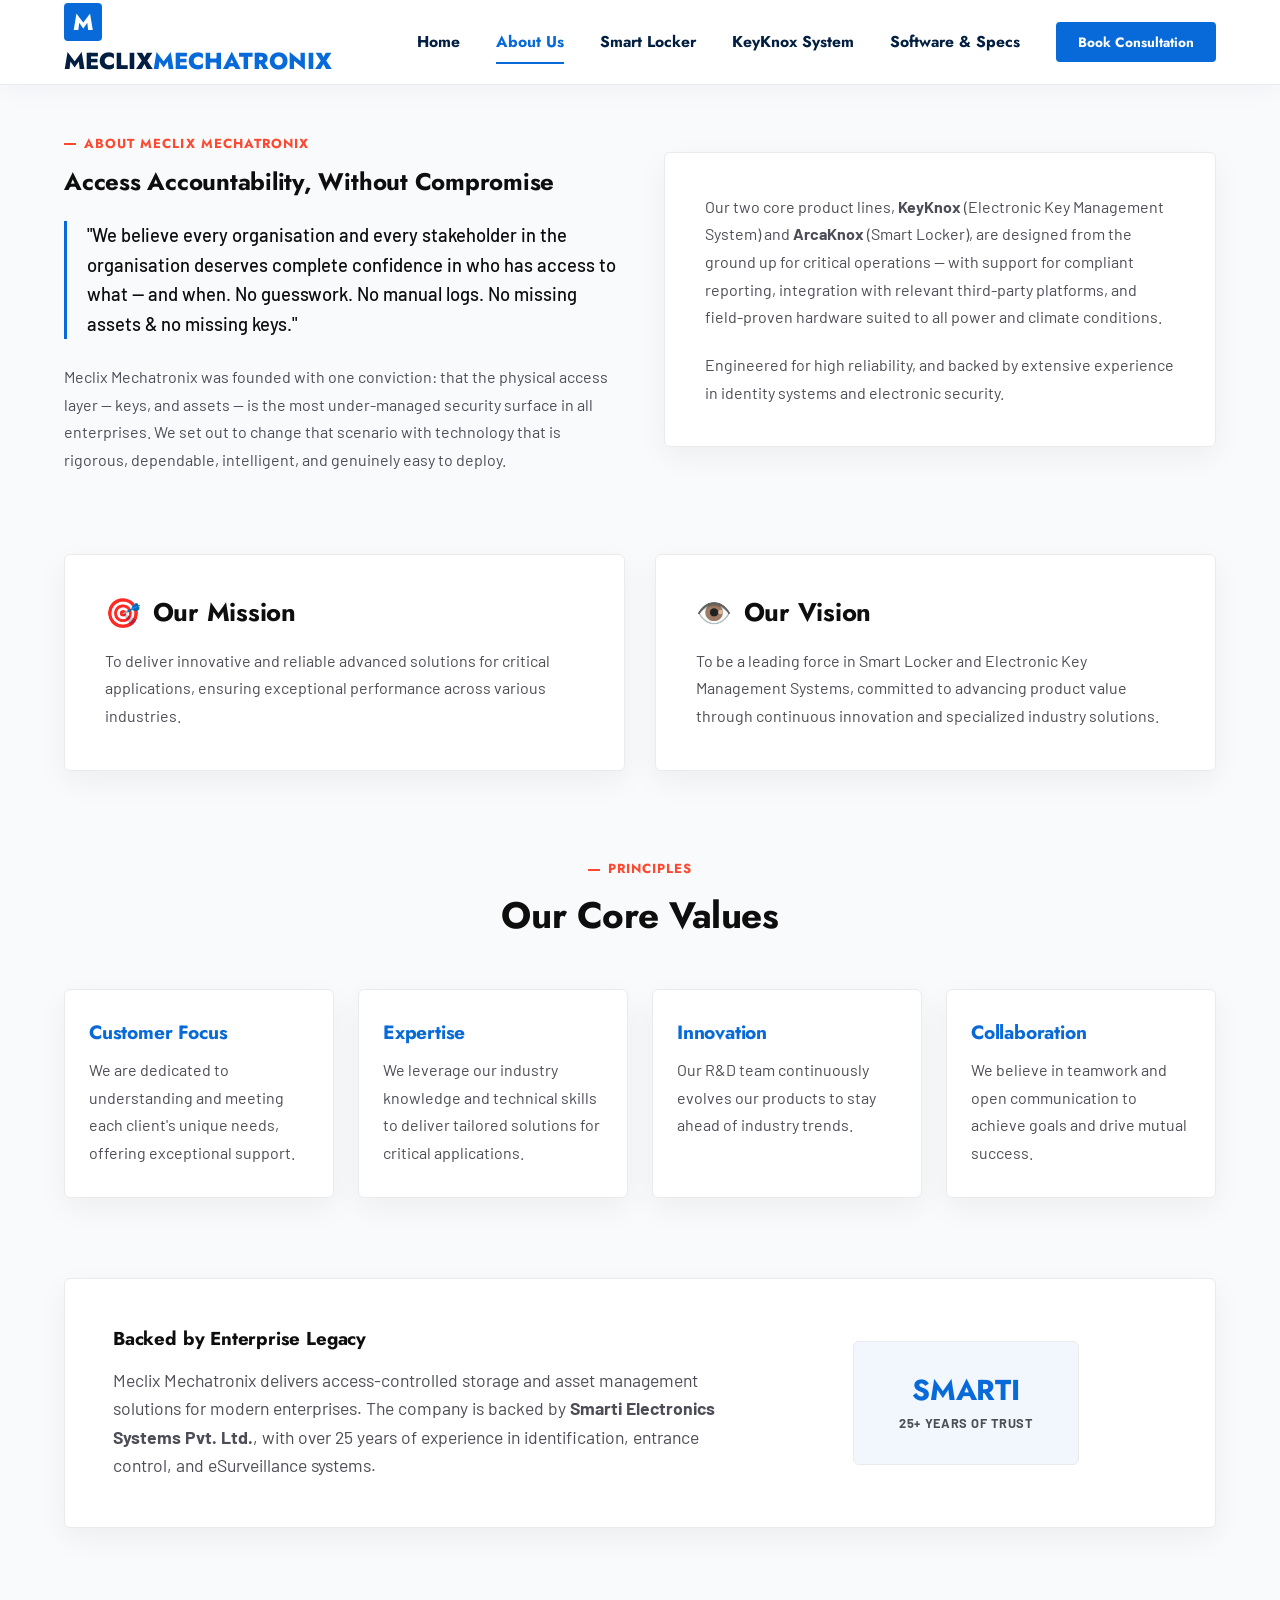
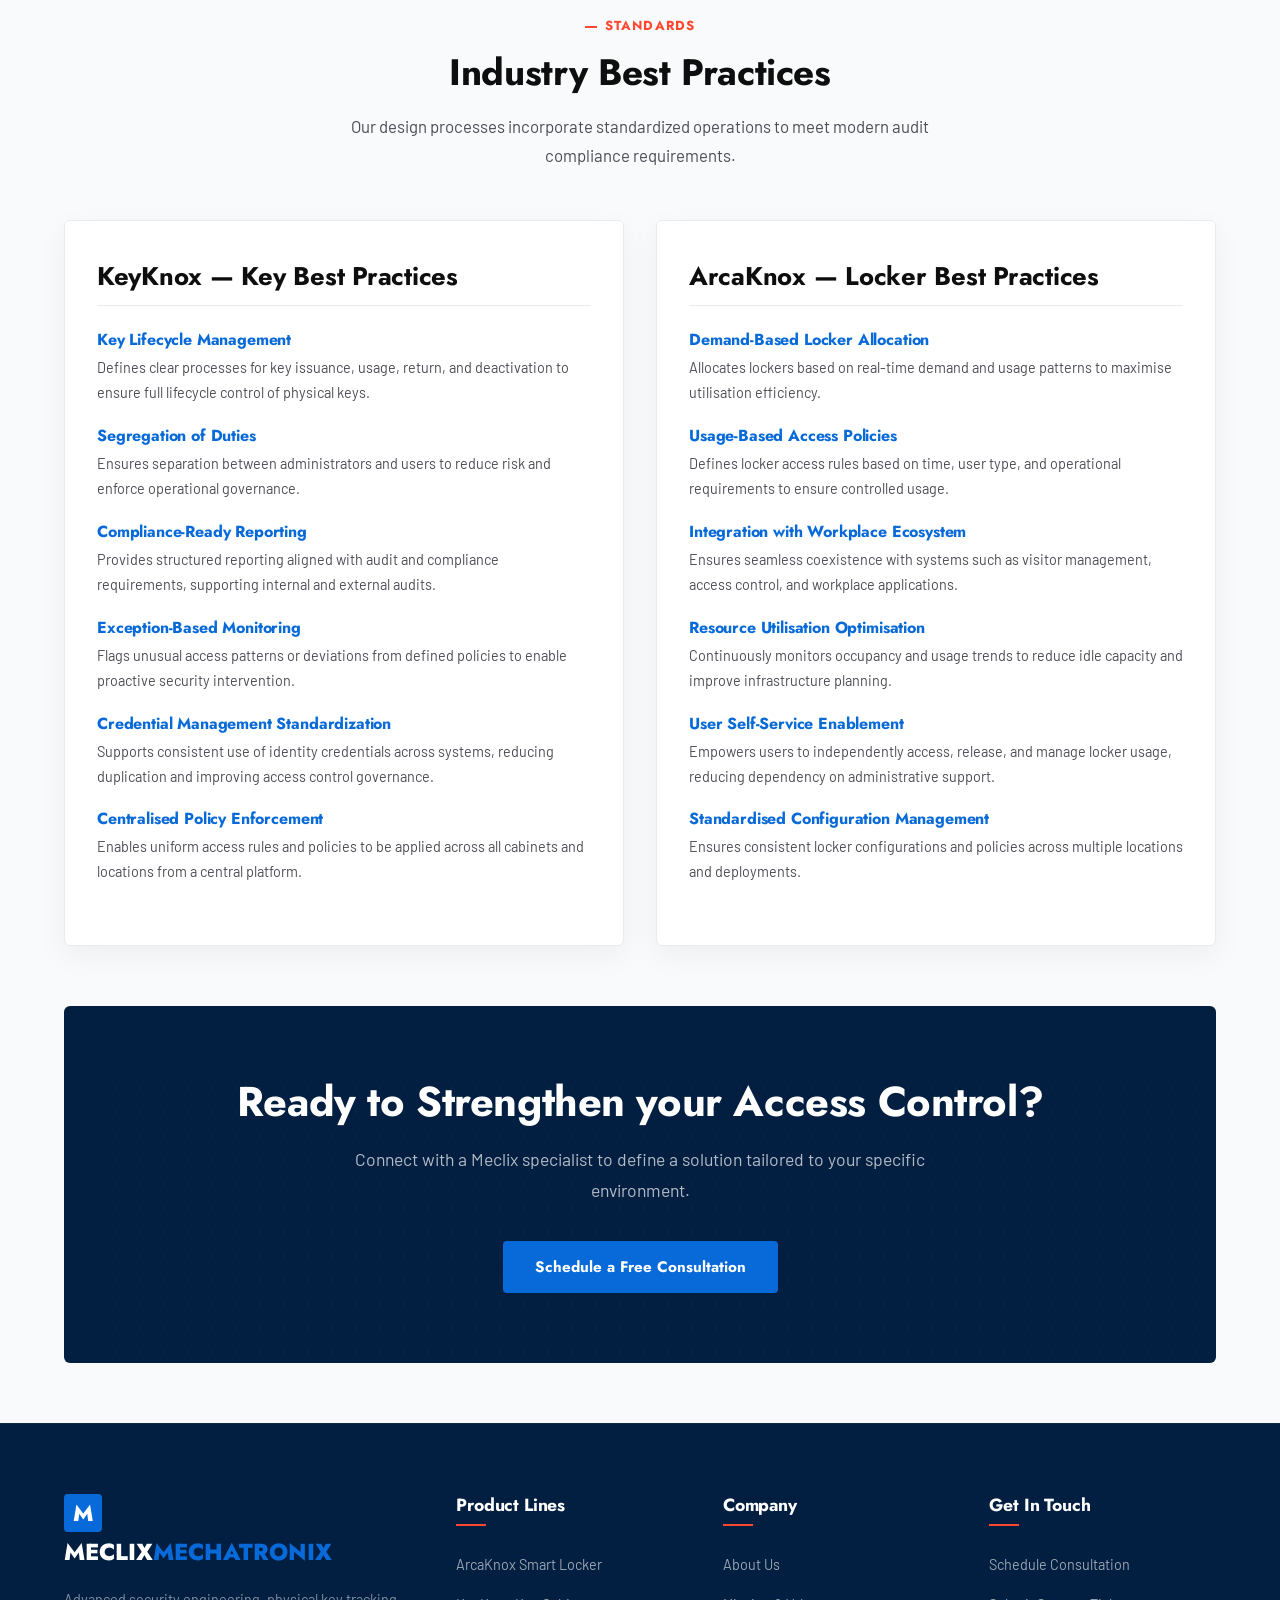
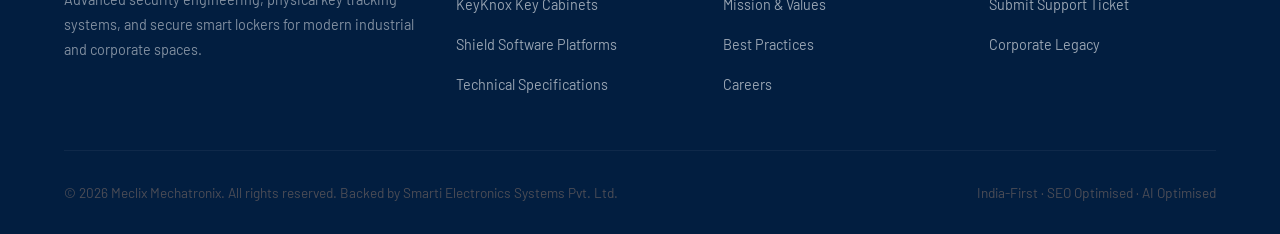
==== about.html @ c76b62ba "first commit" ====
<!DOCTYPE html>
<html lang="en">
<head>
  <meta charset="UTF-8">
  <meta name="viewport" content="width=device-width, initial-scale=1.0">
  <title>About Us | Meclix Mechatronix</title>
  <meta name="description" content="Founded on physical access accountability. Backed by Smarti Electronics Systems with over 25 years of identification and security infrastructure experience.">
  <link rel="stylesheet" href="index.css">
</head>
<body>

  <!-- ==========================================================================
       HEADER & NAVIGATION
       ========================================================================== -->
  <header class="site-header" id="site-header">
    <div class="header-container">
      <a class='logo-link' href='index.html'>
        <div class="logo-icon">M</div>
        <span class="logo-text">MECLIX<span>MECHATRONIX</span></span>
      </a>
      
      <button class="menu-toggle" id="menu-toggle" aria-label="Toggle menu">
        <svg width="24" height="24" viewBox="0 0 24 24" fill="none" stroke="currentColor" stroke-width="2" stroke-linecap="round" stroke-linejoin="round"><line x1="3" y1="12" x2="21" y2="12"></line><line x1="3" y1="6" x2="21" y2="6"></line><line x1="3" y1="18" x2="21" y2="18"></line></svg>
      </button>

      <nav class="nav-menu" id="nav-menu">
        <a class='nav-link' href='index.html'>Home</a>
        <a class='nav-link active' href='about.html'>About Us</a>
        <a class='nav-link' href='lockers.html'>Smart Locker</a>
        <a class='nav-link' href='keyknox.html'>KeyKnox System</a>
        <a class='nav-link' href='software.html'>Software & Specs</a>
        <div class="nav-cta">
          <button class="btn btn-primary btn-sm btn-consultation-trigger">Book Consultation</button>
        </div>
      </nav>
    </div>
  </header>

  <main>
    <div class="container">
      
      <!-- About Us Section -->
      <div class="about-hero" style="margin-top: 40px;">
        <div class="about-hero-text">
          <span class="eyebrow">About Meclix Mechatronix</span>
          <h2>Access Accountability, Without Compromise</h2>
          <div class="quote-block">
            "We believe every organisation and every stakeholder in the organisation deserves complete confidence in who has access to what — and when. No guesswork. No manual logs. No missing assets & no missing keys."
          </div>
          <p>Meclix Mechatronix was founded with one conviction: that the physical access layer — keys, and assets — is the most under-managed security surface in all enterprises. We set out to change that scenario with technology that is rigorous, dependable, intelligent, and genuinely easy to deploy.</p>
        </div>
        <div class="about-hero-extra card-panel" style="padding: 40px;">
          <p style="margin-bottom: 20px;">Our two core product lines, <strong>KeyKnox</strong> (Electronic Key Management System) and <strong>ArcaKnox</strong> (Smart Locker), are designed from the ground up for critical operations — with support for compliant reporting, integration with relevant third-party platforms, and field-proven hardware suited to all power and climate conditions.</p>
          <p>Engineered for high reliability, and backed by extensive experience in identity systems and electronic security.</p>
        </div>
      </div>

      <!-- Mission & Vision -->
      <div class="mission-vision-row" id="mission-vision">
        <div class="mission-vision-card card-panel">
          <h3><span>🎯</span> Our Mission</h3>
          <p>To deliver innovative and reliable advanced solutions for critical applications, ensuring exceptional performance across various industries.</p>
        </div>
        <div class="mission-vision-card card-panel">
          <h3><span>👁️</span> Our Vision</h3>
          <p>To be a leading force in Smart Locker and Electronic Key Management Systems, committed to advancing product value through continuous innovation and specialized industry solutions.</p>
        </div>
      </div>

      <!-- Core Values -->
      <div class="values-wrapper">
        <div class="section-header">
          <span class="eyebrow">Principles</span>
          <h2>Our Core Values</h2>
        </div>
        <div class="values-grid">
          <div class="value-card card-panel">
            <h4>Customer Focus</h4>
            <p>We are dedicated to understanding and meeting each client's unique needs, offering exceptional support.</p>
          </div>
          <div class="value-card card-panel">
            <h4>Expertise</h4>
            <p>We leverage our industry knowledge and technical skills to deliver tailored solutions for critical applications.</p>
          </div>
          <div class="value-card card-panel">
            <h4>Innovation</h4>
            <p>Our R&D team continuously evolves our products to stay ahead of industry trends.</p>
          </div>
          <div class="value-card card-panel">
            <h4>Collaboration</h4>
            <p>We believe in teamwork and open communication to achieve goals and drive mutual success.</p>
          </div>
        </div>
      </div>

      <!-- Corporate Backing -->
      <div class="smarti-branding card-panel" id="smarti-backing">
        <div>
          <h3>Backed by Enterprise Legacy</h3>
          <p style="margin-top: 16px; font-size: 1.1rem; line-height: 1.6;">Meclix Mechatronix delivers access-controlled storage and asset management solutions for modern enterprises. The company is backed by <strong>Smarti Electronics Systems Pvt. Ltd.</strong>, with over 25 years of experience in identification, entrance control, and eSurveillance systems.</p>
        </div>
        <div class="smarti-logo-container">
          <div class="smarti-badge">
            <h4>SMARTI</h4>
            <p>25+ Years of Trust</p>
          </div>
        </div>
      </div>

      <!-- Industry Best Practices -->
      <div class="best-practices-section" id="best-practices">
        <div class="section-header">
          <span class="eyebrow">Standards</span>
          <h2>Industry Best Practices</h2>
          <p>Our design processes incorporate standardized operations to meet modern audit compliance requirements.</p>
        </div>
        
        <div class="practices-container">
          <div class="practices-column card-panel">
            <h3>KeyKnox — Key Best Practices</h3>
            <ul class="practices-list">
              <li class="practice-item">
                <h5>Key Lifecycle Management</h5>
                <p>Defines clear processes for key issuance, usage, return, and deactivation to ensure full lifecycle control of physical keys.</p>
              </li>
              <li class="practice-item">
                <h5>Segregation of Duties</h5>
                <p>Ensures separation between administrators and users to reduce risk and enforce operational governance.</p>
              </li>
              <li class="practice-item">
                <h5>Compliance-Ready Reporting</h5>
                <p>Provides structured reporting aligned with audit and compliance requirements, supporting internal and external audits.</p>
              </li>
              <li class="practice-item">
                <h5>Exception-Based Monitoring</h5>
                <p>Flags unusual access patterns or deviations from defined policies to enable proactive security intervention.</p>
              </li>
              <li class="practice-item">
                <h5>Credential Management Standardization</h5>
                <p>Supports consistent use of identity credentials across systems, reducing duplication and improving access control governance.</p>
              </li>
              <li class="practice-item">
                <h5>Centralised Policy Enforcement</h5>
                <p>Enables uniform access rules and policies to be applied across all cabinets and locations from a central platform.</p>
              </li>
            </ul>
          </div>
          
          <div class="practices-column card-panel">
            <h3>ArcaKnox — Locker Best Practices</h3>
            <ul class="practices-list">
              <li class="practice-item">
                <h5>Demand-Based Locker Allocation</h5>
                <p>Allocates lockers based on real-time demand and usage patterns to maximise utilisation efficiency.</p>
              </li>
              <li class="practice-item">
                <h5>Usage-Based Access Policies</h5>
                <p>Defines locker access rules based on time, user type, and operational requirements to ensure controlled usage.</p>
              </li>
              <li class="practice-item">
                <h5>Integration with Workplace Ecosystem</h5>
                <p>Ensures seamless coexistence with systems such as visitor management, access control, and workplace applications.</p>
              </li>
              <li class="practice-item">
                <h5>Resource Utilisation Optimisation</h5>
                <p>Continuously monitors occupancy and usage trends to reduce idle capacity and improve infrastructure planning.</p>
              </li>
              <li class="practice-item">
                <h5>User Self-Service Enablement</h5>
                <p>Empowers users to independently access, release, and manage locker usage, reducing dependency on administrative support.</p>
              </li>
              <li class="practice-item">
                <h5>Standardised Configuration Management</h5>
                <p>Ensures consistent locker configurations and policies across multiple locations and deployments.</p>
              </li>
            </ul>
          </div>
        </div>
      </div>

      <!-- Page CTA -->
      <div class="global-page-cta">
        <div class="cta-box">
          <div class="tech-grid-bg"></div>
          <h2>Ready to Strengthen your Access Control?</h2>
          <p>Connect with a Meclix specialist to define a solution tailored to your specific environment.</p>
          <button class="btn btn-primary btn-consultation-trigger">Schedule a Free Consultation</button>
        </div>
      </div>

    </div>
  </main>

  <!-- ==========================================================================
       FOOTER
       ========================================================================== -->
  <footer class="site-footer">
    <div class="container">
      <div class="footer-grid">
        <div class="footer-brand">
          <div class="logo-link">
            <div class="logo-icon">M</div>
            <span class="logo-text">MECLIX<span>MECHATRONIX</span></span>
          </div>
          <p>Advanced security engineering, physical key tracking systems, and secure smart lockers for modern industrial and corporate spaces.</p>
        </div>
        <div class="footer-col">
          <h5>Product Lines</h5>
          <ul class="footer-links">
            <li><a href='lockers.html'>ArcaKnox Smart Locker</a></li>
            <li><a href='keyknox.html'>KeyKnox Key Cabinets</a></li>
            <li><a href='software.html'>Shield Software Platforms</a></li>
            <li><a href='software.html'>Technical Specifications</a></li>
          </ul>
        </div>
        <div class="footer-col">
          <h5>Company</h5>
          <ul class="footer-links">
            <li><a href='about.html'>About Us</a></li>
            <li><a href='about.html#mission-vision'>Mission & Values</a></li>
            <li><a href='about.html#best-practices'>Best Practices</a></li>
            <li><a href='index.html'>Careers</a></li>
          </ul>
        </div>
        <div class="footer-col">
          <h5>Get In Touch</h5>
          <ul class="footer-links">
            <li><a href="#" class="btn-consultation-trigger">Schedule Consultation</a></li>
            <li><a href="#">Submit Support Ticket</a></li>
            <li><a href='about.html#smarti-backing'>Corporate Legacy</a></li>
          </ul>
        </div>
      </div>
      <div class="footer-bottom">
        <p>&copy; 2026 Meclix Mechatronix. All rights reserved. Backed by Smarti Electronics Systems Pvt. Ltd.</p>
        <p>India-First · SEO Optimised · AI Optimised</p>
      </div>
    </div>
  </footer>

  <!-- ==========================================================================
       CONSULTATION BOOKING DIALOG (MODAL)
       ========================================================================== -->
  <div class="modal-overlay" id="consultation-modal">
    <div class="modal-box">
      <button class="modal-close-btn" id="modal-close-btn">&times;</button>
      <div id="booking-form-container">
        <div class="modal-header">
          <h3>Schedule a Consultation</h3>
          <p>Book a free technical consultation with a Meclix solutions specialist.</p>
        </div>
        
        <form id="consultation-form" novalidate>
          <div class="form-row">
            <div class="form-group">
              <label class="form-label" for="booking-name">Full Name *</label>
              <input type="text" id="booking-name" class="form-input" required placeholder="John Doe">
            </div>
            <div class="form-group">
              <label class="form-label" for="booking-company">Company *</label>
              <input type="text" id="booking-company" class="form-input" required placeholder="Enterprise Corp">
            </div>
          </div>
          
          <div class="form-row">
            <div class="form-group">
              <label class="form-label" for="booking-email">Work Email *</label>
              <input type="email" id="booking-email" class="form-input" required placeholder="john@company.com">
            </div>
            <div class="form-group">
              <label class="form-label" for="booking-phone">Phone Number *</label>
              <input type="tel" id="booking-phone" class="form-input" required placeholder="+91 99999 99999">
            </div>
          </div>
          
          <div class="form-group">
            <label class="form-label" for="booking-product">Product of Interest *</label>
            <select id="booking-product" class="form-input" required>
              <option value="" disabled selected>Select a product...</option>
              <option value="keyknox">KeyKnox (Electronic Key Management System)</option>
              <option value="arcaknox">ArcaKnox (Smart Locker Systems)</option>
              <option value="both">Both Product Lines</option>
              <option value="software">Shield Software / Integrations</option>
            </select>
          </div>

          
          <div class="form-submit-row">
            <button type="submit" class="btn btn-primary" id="booking-submit-btn">Book Consultation Session</button>
          </div>
        </form>
      </div>

      <div id="booking-success-container" class="booking-success-message">
        <div class="success-icon">✓</div>
        <h4>Consultation Scheduled!</h4>
        <p>Thank you for reaching out. A Meclix Mechatronix security specialist will review your request and contact you shortly.</p>
        <button class="btn btn-primary" id="success-done-btn">Back to Website</button>
      </div>
    </div>
  </div>

  <script src="index.js"></script>
</body>
</html>
---- index.css ----
@import url('https://fonts.googleapis.com/css2?family=Jost:wght@300;400;500;600;700;800;900&family=Barlow:wght@300;400;500;600;700;800;900&family=JetBrains+Mono:wght@400;500&display=swap');

/* ==========================================================================
   OFFICIAL TECHWIX THEME STYLING SYSTEM
   ========================================================================== */
:root {
  --font-primary: 'Jost', sans-serif;       /* Heading Font */
  --font-secondary: 'Barlow', sans-serif;   /* Body Font */
  --font-mono: 'JetBrains Mono', monospace;

  /* Official Techwix Theme Colors */
  --color-primary: #086ad8;                 /* Primary Techwix Blue */
  --color-secondary: #ff4830;               /* Accent Orange-Red */
  --color-navy: #021e40;                    /* Deep Secondary Navy */
  --color-dark: #0e0e0e;                    /* Heading Deep Black */
  --color-body: #4c4d56;                    /* Body Text Grey */
  --color-text-muted: #8a8b94;
  
  --bg-body: #f8fafc;                       /* Overall Light Body background */
  --bg-card: #ffffff;                       /* Card background */
  --bg-shade: #f5f5f5;                      /* Techwix shade */
  --bg-navy-dark: #021e40;                  /* Deep navy dark modules */
  
  --border-light: #ebebeb;
  --border-hover: #086ad8;
  
  /* Official Shadow System */
  --shadow-normal: 0px 10px 30px 0px rgba(0,0,0,0.05);
  --shadow-hover: 0px 10px 30px 0px rgba(20,36,66,0.1);
  --shadow-darker: 0px 10px 50px 0px rgba(26,46,85,0.08);

  /* Transition Settings */
  --transition-normal: 0.3s ease-in-out;
  
  --header-height: 85px;
}

/* ==========================================================================
   RESET & GLOBAL STYLES
   ========================================================================== */
*, *::before, *::after {
  box-sizing: border-box;
  margin: 0;
  padding: 0;
}

html {
  scroll-behavior: smooth;
  font-size: 16px;
  background-color: var(--bg-body);
  color: var(--color-body);
  font-family: var(--font-secondary);
  overflow-x: hidden;
}

body {
  min-height: 100vh;
  line-height: 1.73;
  position: relative;
  background: var(--bg-body);
}

/* Custom Scrollbar */
::-webkit-scrollbar {
  width: 8px;
}
::-webkit-scrollbar-track {
  background: var(--bg-shade);
}
::-webkit-scrollbar-thumb {
  background: #ccd6e2;
  border-radius: 4px;
}
::-webkit-scrollbar-thumb:hover {
  background: var(--color-primary);
}

/* Typography */
h1, h2, h3, h4, h5, h6 {
  font-family: var(--font-primary);
  font-weight: 700;
  letter-spacing: -0.01em;
  color: var(--color-dark);
  line-height: 1.25;
}

p {
  color: var(--color-body);
}

a {
  color: inherit;
  text-decoration: none;
  transition: var(--transition-normal);
}

/* Container */
.container {
  max-width: 1200px;
  margin: 0 auto;
  padding: 0 24px;
  width: 100%;
  position: relative;
  z-index: 1;
}

/* ==========================================================================
   STYLE UTILITIES & COMPONENTS
   ========================================================================== */
.card-panel, .glass-panel {
  background: var(--bg-card);
  border: 1px solid var(--border-light);
  border-radius: 6px; /* Techwix card borders are sharp and clean */
  box-shadow: var(--shadow-normal);
  transition: all var(--transition-normal);
}

.card-panel:hover, .glass-panel:hover {
  transform: translateY(-5px);
  border-color: rgba(8, 106, 216, 0.2);
  box-shadow: var(--shadow-hover);
}

.gradient-text {
  color: var(--color-primary);
}

.eyebrow {
  font-family: var(--font-primary);
  text-transform: uppercase;
  font-size: 0.82rem;
  letter-spacing: 0.08em;
  color: var(--color-secondary);
  margin-bottom: 12px;
  display: inline-flex;
  align-items: center;
  gap: 8px;
  font-weight: 700;
}

.eyebrow::before {
  content: '';
  display: inline-block;
  width: 12px;
  height: 2px;
  background-color: var(--color-secondary);
}

/* Techwix Official Buttons */
.btn {
  display: inline-flex;
  align-items: center;
  justify-content: center;
  gap: 8px;
  padding: 15px 32px;
  border-radius: 4px; /* Techwix button borders are rectangular with slight rounding */
  font-family: var(--font-primary);
  font-size: 0.95rem;
  font-weight: 700;
  cursor: pointer;
  transition: all var(--transition-normal);
  border: none;
  position: relative;
  overflow: hidden;
  z-index: 1;
}

.btn-primary {
  background: var(--color-primary);
  color: #fff;
}

.btn-primary:hover {
  background: var(--color-navy);
  color: #fff;
  transform: translateY(-2px);
}

.btn-secondary {
  background: var(--color-secondary);
  color: #fff;
}

.btn-secondary:hover {
  background: var(--color-navy);
  color: #fff;
  transform: translateY(-2px);
}

.btn-sm {
  padding: 10px 22px;
  font-size: 0.85rem;
}

/* ==========================================================================
   HEADER / NAVIGATION (Techwix Style)
   ========================================================================== */
.site-header {
  position: fixed;
  top: 0;
  left: 0;
  width: 100%;
  height: var(--header-height);
  z-index: 100;
  transition: all var(--transition-normal);
  background: #ffffff;
  border-bottom: 1px solid var(--border-light);
  box-shadow: 0 4px 25px rgba(2, 30, 64, 0.04);
}

.site-header.scrolled {
  background: #ffffff;
  border-bottom: 1px solid var(--border-light);
  box-shadow: 0 4px 25px rgba(2, 30, 64, 0.04);
}

.header-container {
  display: flex;
  align-items: center;
  justify-content: space-between;
  height: 100%;
  padding: 0 24px;
  max-width: 1200px;
  margin: 0 auto;
}

.logo-icon {
  width: 38px;
  height: 38px;
  background: var(--color-primary);
  border-radius: 4px;
  display: flex;
  align-items: center;
  justify-content: center;
  color: #fff;
  font-family: var(--font-primary);
  font-size: 1.4rem;
  font-weight: 800;
}

.logo-text {
  font-family: var(--font-primary);
  font-size: 1.45rem;
  font-weight: 800;
  color: var(--color-navy);
}

.logo-text span {
  color: var(--color-primary);
}

/* Nav Menu */
.nav-menu {
  display: flex;
  align-items: center;
  gap: 36px;
  list-style: none;
}

.nav-link {
  font-family: var(--font-primary);
  font-size: 0.98rem;
  font-weight: 700;
  color: var(--color-navy);
  position: relative;
  padding: 8px 0;
}

.nav-link:hover, .nav-link.active {
  color: var(--color-primary);
}

.nav-link::after {
  content: '';
  position: absolute;
  bottom: 0;
  left: 0;
  width: 0%;
  height: 2px;
  background: var(--color-primary);
  transition: width var(--transition-normal);
}

.nav-link:hover::after, .nav-link.active::after {
  width: 100%;
}

.menu-toggle {
  display: none;
  background: none;
  border: none;
  color: var(--color-navy);
  font-size: 1.6rem;
  cursor: pointer;
}

/* ==========================================================================
   SPA ROUTER & SECTIONS
   ========================================================================== */
main {
  position: relative;
  z-index: 1;
  min-height: 100vh;
  padding-top: var(--header-height);
}

/* ==========================================================================
   LANDING PAGE (Techwix Style)
   ========================================================================== */

/* Premium Split Hero Section */
.hero-section-split {
  position: relative;
  width: 100%;
  min-height: 80vh;
  padding: 160px 0 180px 0;
  display: flex;
  align-items: center;
  background-color: #021e40;
  overflow: hidden;
}

.hero-section-split .container {
  position: relative;
  z-index: 5;
}

.hero-bg-image {
  position: absolute;
  top: 0;
  right: 0;
  width: 100%;
  height: 100%;
  background-image: url('assets/hero_bg.jpg');
  background-size: cover;
  background-position: center;
  background-repeat: no-repeat;
  filter: grayscale(100%) contrast(1.15) brightness(0.5);
  z-index: 1;
  animation: bgZoom 20s infinite alternate ease-in-out;
}

@keyframes bgZoom {
  0% {
    transform: scale(1);
  }
  100% {
    transform: scale(1.08);
  }
}

.hero-gradient-overlay {
  position: absolute;
  top: 0;
  left: 0;
  width: 100%;
  height: 100%;
  background: linear-gradient(135deg, rgba(142, 86, 255, 0.96) 0%, rgba(8, 106, 216, 0.96) 100%);
  clip-path: polygon(0 0, 58% 0, 0 100%);
  z-index: 2;
}

/* Thin diagonal lines */
.diagonal-lines-container {
  position: absolute;
  top: 0;
  right: 0;
  width: 65%;
  height: 100%;
  z-index: 3;
  pointer-events: none;
}

.diagonal-line {
  position: absolute;
  background: rgba(255, 255, 255, 0.08);
  width: 1px;
  height: 200%;
  top: -50%;
  transform: rotate(40deg);
}

.line-1 {
  left: 20%;
  animation: floatLine1 15s linear infinite;
}
.line-2 {
  left: 50%;
  animation: floatLine2 18s linear infinite;
}
.line-3 {
  left: 80%;
  animation: floatLine3 22s linear infinite;
}

@keyframes floatLine1 {
  0% { transform: translate(-30px, -30px) rotate(40deg); opacity: 0.3; }
  50% { opacity: 0.6; }
  100% { transform: translate(30px, 30px) rotate(40deg); opacity: 0.3; }
}
@keyframes floatLine2 {
  0% { transform: translate(30px, -30px) rotate(40deg); opacity: 0.4; }
  50% { opacity: 0.7; }
  100% { transform: translate(-30px, 30px) rotate(40deg); opacity: 0.4; }
}
@keyframes floatLine3 {
  0% { transform: translate(-20px, 20px) rotate(40deg); opacity: 0.3; }
  50% { opacity: 0.6; }
  100% { transform: translate(20px, -20px) rotate(40deg); opacity: 0.3; }
}

.hero-split-grid {
  display: grid;
  grid-template-columns: 1.15fr 0.85fr;
  position: relative;
  z-index: 5;
}

.hero-content-split {
  max-width: 550px;
  text-align: left;
}

.hero-content-split h1 {
  font-size: 3.5rem;
  line-height: 1.2;
  color: #ffffff;
  margin-bottom: 24px;
  font-family: var(--font-primary);
  font-weight: 800;
}

.hero-content-split p {
  font-size: 1.15rem;
  line-height: 1.75;
  color: rgba(255, 255, 255, 0.85);
  margin-bottom: 40px;
  font-family: var(--font-secondary);
}

.eyebrow-light {
  color: var(--color-secondary);
  font-weight: 700;
}

.eyebrow-light::before {
  background-color: var(--color-secondary);
}

.btn-white {
  background: #ffffff;
  color: var(--color-navy);
  border: 2px solid #ffffff;
}

.btn-white:hover {
  background: transparent;
  color: #ffffff;
  border-color: #ffffff;
  transform: translateY(-2px);
}

.btn-outline-white {
  background: transparent;
  border: 2px solid #ffffff;
  color: #ffffff;
}

.btn-outline-white:hover {
  background: #ffffff;
  color: var(--color-navy);
  border-color: #ffffff;
  transform: translateY(-2px);
}

/* Sequential Slide Up Entry Animations */
.animate-1 { animation: slideUp 0.8s cubic-bezier(0.16, 1, 0.3, 1) forwards; opacity: 0; }
.animate-2 { animation: slideUp 0.8s cubic-bezier(0.16, 1, 0.3, 1) 0.15s forwards; opacity: 0; }
.animate-3 { animation: slideUp 0.8s cubic-bezier(0.16, 1, 0.3, 1) 0.3s forwards; opacity: 0; }
.animate-4 { animation: slideUp 0.8s cubic-bezier(0.16, 1, 0.3, 1) 0.45s forwards; opacity: 0; }

@keyframes slideUp {
  0% {
    opacity: 0;
    transform: translateY(40px);
  }
  100% {
    opacity: 1;
    transform: translateY(0);
  }
}

/* Decorative background shapes similar to Techwix */
.hero-shape-decor {
  position: absolute;
  border-radius: 50%;
  filter: blur(80px);
  opacity: 0.15;
  z-index: 1;
  pointer-events: none;
}

.decor-top-left {
  width: 350px;
  height: 350px;
  background: #a855f7;
  top: -100px;
  left: -100px;
}

.decor-bottom-right {
  width: 420px;
  height: 420px;
  background: linear-gradient(135deg, #8e56ff 0%, #086ad8 100%);
  bottom: -180px;
  right: -80px;
  border-radius: 40% 60% 40% 60% / 60% 40% 60% 40%;
  filter: none;
  opacity: 0.95;
  z-index: 4;
  transform: rotate(-10deg);
}

/* Hero Section */
.hero-wrapper {
  display: grid;
  grid-template-columns: 1.15fr 0.85fr;
  gap: 48px;
  align-items: center;
  min-height: calc(85vh - var(--header-height));
  position: relative;
  padding-bottom: 40px;
}

.hero-content h1 {
  font-size: 3.6rem;
  line-height: 1.2;
  color: var(--color-dark);
  margin-bottom: 24px;
}

.hero-content p {
  font-size: 1.05rem;
  line-height: 1.73;
  margin-bottom: 36px;
  max-width: 580px;
}

.hero-actions {
  display: flex;
  gap: 16px;
}

/* Techwix Hero Visual */
.hero-visual {
  position: relative;
  height: 450px;
  width: 100%;
  display: flex;
  align-items: center;
  justify-content: center;
}

.tech-grid-bg {
  position: absolute;
  width: 100%;
  height: 100%;
  background-image: 
    radial-gradient(rgba(8, 106, 216, 0.08) 1.5px, transparent 1.5px),
    radial-gradient(rgba(8, 106, 216, 0.08) 1.5px, transparent 1.5px);
  background-size: 24px 24px;
  background-position: 0 0, 12px 12px;
  border-radius: 6px;
  border: 1px solid var(--border-light);
  background-color: rgba(255, 255, 255, 0.4);
}

.floating-box {
  position: relative;
  width: 325px;
  height: 380px;
  background: var(--bg-card);
  border-radius: 8px;
  border: 1px solid var(--border-light);
  box-shadow: 0 15px 40px rgba(8, 106, 216, 0.06);
  z-index: 2;
  overflow: hidden;
  animation: floatCard 5s ease-in-out infinite;
}

.floating-box-header {
  height: 55px;
  border-bottom: 1px solid var(--border-light);
  padding: 0 20px;
  display: flex;
  align-items: center;
  justify-content: space-between;
  background: #f8fafc;
}

.circle-indicators {
  display: flex;
  gap: 6px;
}

.circle-indicators span {
  width: 7px;
  height: 7px;
  border-radius: 50%;
  background: #ccd6e2;
}

.live-badge {
  display: inline-flex;
  align-items: center;
  gap: 6px;
  font-size: 0.7rem;
  font-weight: 700;
  text-transform: uppercase;
  color: var(--color-primary);
  background: rgba(8, 106, 216, 0.08);
  padding: 4px 8px;
  border-radius: 4px;
}

.live-dot {
  width: 6px;
  height: 6px;
  border-radius: 50%;
  background: var(--color-primary);
  animation: pulseDot 1.5s infinite;
}

.floating-box-body {
  padding: 20px;
  height: calc(100% - 55px);
  display: flex;
  flex-direction: column;
  justify-content: space-between;
}

.cabinet-sim {
  display: grid;
  grid-template-columns: repeat(4, 1fr);
  gap: 10px;
}

.key-hook {
  height: 44px;
  border-radius: 4px;
  background: #f8fafc;
  border: 1px dashed var(--border-light);
  display: flex;
  align-items: center;
  justify-content: center;
  position: relative;
  transition: all var(--transition-normal);
}

.key-hook.active-key {
  background: rgba(8, 106, 216, 0.03);
  border-style: solid;
  border-color: rgba(8, 106, 216, 0.2);
}

.key-hook.active-key::before {
  content: '🔑';
  font-size: 1rem;
}

.key-hook.active-key.out::before {
  opacity: 0.2;
}

.key-hook.active-key.out::after {
  content: 'OUT';
  position: absolute;
  font-size: 0.55rem;
  bottom: 2px;
  color: var(--color-secondary);
  font-weight: 700;
}

.key-hook.active-key.in::after {
  content: 'IN';
  position: absolute;
  font-size: 0.55rem;
  bottom: 2px;
  color: #2e7d32;
  font-weight: 700;
}

.sim-events {
  font-family: var(--font-mono);
  font-size: 0.72rem;
  background: #f8fafc;
  padding: 10px 14px;
  border-radius: 6px;
  border: 1px solid var(--border-light);
  max-height: 110px;
  overflow-y: hidden;
}

.sim-event-line {
  color: var(--color-body);
  margin-bottom: 4px;
  white-space: nowrap;
}

.sim-event-line span.cyan { color: var(--color-primary); font-weight: 600; }
.sim-event-line span.red { color: var(--color-secondary); font-weight: 600; }
.sim-event-line span.green { color: #2e7d32; font-weight: 600; }

@keyframes floatCard {
  0%, 100% { transform: translateY(0); }
  50% { transform: translateY(-10px); }
}

@keyframes pulseDot {
  0% { transform: scale(0.9); opacity: 0.6; }
  50% { transform: scale(1.2); opacity: 1; }
  100% { transform: scale(0.9); opacity: 0.6; }
}

/* Stats Section */
.stats-section {
  padding: 40px 0 60px 0;
  margin-top: -85px;
  position: relative;
  z-index: 10;
  background-color: var(--color-navy);
  background-image: url('assets/pattern_bg_cards.png');
  background-repeat: no-repeat;
  background-position: center center;
  background-size: cover;
}

.stats-grid {
  display: grid;
  grid-template-columns: repeat(4, 1fr);
  gap: 24px;
}

.service-card {
  padding: 40px 30px;
  text-align: left;
  display: flex;
  flex-direction: column;
  height: 100%;
}

.service-icon {
  margin-bottom: 25px;
  color: var(--color-primary);
  transition: transform var(--transition-normal);
  display: flex;
  align-items: center;
}

.service-card:hover .service-icon {
  transform: translateY(-3px);
}

.service-title {
  font-family: var(--font-primary);
  font-size: 1.25rem;
  font-weight: 700;
  margin-bottom: 15px;
  color: var(--color-dark);
  line-height: 1.3;
}

.service-description {
  font-family: var(--font-secondary);
  font-size: 0.92rem;
  color: var(--color-body);
  line-height: 1.65;
  margin-bottom: 25px;
  flex-grow: 1;
}

.service-read-more {
  display: inline-flex;
  align-items: center;
  gap: 12px;
  text-decoration: none;
  cursor: pointer;
  margin-top: auto;
  align-self: flex-start;
}

.plus-circle {
  width: 32px;
  height: 32px;
  border-radius: 50%;
  background: rgba(8, 106, 216, 0.06);
  color: var(--color-primary);
  display: flex;
  align-items: center;
  justify-content: center;
  font-size: 1.2rem;
  font-weight: 500;
  transition: all var(--transition-normal);
}

.read-more-text {
  font-family: var(--font-primary);
  font-size: 0.95rem;
  font-weight: 700;
  color: var(--color-navy);
  transition: all var(--transition-normal);
}

/* Hover States */
.service-card:hover .plus-circle {
  background: var(--color-primary);
  color: #ffffff;
}

.service-card:hover .read-more-text {
  color: var(--color-primary);
}

/* Techwix Style Tab Controls */
.landing-products-section {
  padding: 80px 0;
  background: #ffffff;
  border-top: 1px solid var(--border-light);
  border-bottom: 1px solid var(--border-light);
}

.section-header {
  text-align: center;
  margin-bottom: 50px;
}

.section-header h2 {
  font-size: 2.3rem;
  margin-bottom: 16px;
  color: var(--color-dark);
}

.section-header p {
  font-size: 1.05rem;
  max-width: 600px;
  margin: 0 auto;
}

.tab-nav {
  display: flex;
  justify-content: center;
  gap: 10px;
  background: #f5f5f5;
  padding: 6px;
  border-radius: 6px;
  align-self: center;
  border: 1px solid var(--border-light);
  margin-bottom: 40px;
}

.tab-btn {
  background: transparent;
  border: none;
  font-family: var(--font-primary);
  font-size: 0.95rem;
  font-weight: 700;
  color: var(--color-body);
  padding: 10px 24px;
  border-radius: 4px;
  cursor: pointer;
  transition: all var(--transition-normal);
}

.tab-btn:hover {
  color: var(--color-primary);
}

.tab-btn.active {
  background: var(--color-primary);
  color: #fff;
}

.tab-pane {
  display: none;
  opacity: 0;
  transform: translateY(15px);
  transition: opacity var(--transition-normal), transform var(--transition-normal);
}

.tab-pane.active {
  display: grid;
  grid-template-columns: 1.1fr 0.9fr;
  gap: 48px;
  align-items: center;
  opacity: 1;
  transform: translateY(0);
}

.tab-text h3 {
  font-size: 2rem;
  margin-bottom: 16px;
  color: var(--color-dark);
}

.tab-text p {
  margin-bottom: 24px;
  font-size: 0.95rem;
}

.tab-bullets {
  list-style: none;
  margin-bottom: 30px;
}

.tab-bullets li {
  display: flex;
  align-items: flex-start;
  gap: 10px;
  margin-bottom: 12px;
  color: var(--color-body);
  font-size: 0.95rem;
}

.tab-bullets li::before {
  content: '✓';
  color: var(--color-primary);
  font-weight: 700;
}

.tab-image {
  border-radius: 6px;
  overflow: hidden;
  border: 1px solid var(--border-light);
  box-shadow: var(--shadow-normal);
}

.tab-image img {
  width: 100%;
  display: block;
}

/* Industries Section */
.industries-section {
  padding: 100px 0;
  background-color: #ffffff; /* White background */
  overflow: hidden; /* Avoid page scrollbars */
}

.industries-carousel-wrapper {
  position: relative;
  width: 100%;
  overflow: hidden;
  padding: 15px 0 25px 0;
}

/* Edge overlays ::before/::after removed to clean up the blurry effect */

.industries-carousel-track {
  display: flex;
  gap: 24px;
  width: max-content;
  animation: scrollLeftToRight 80s linear infinite; /* Slower scroll speed */
}

/* Pause the track movement on hover so users can easily focus and read card content */
.industries-carousel-wrapper:hover .industries-carousel-track {
  animation-play-state: paused;
}

/* Card styled like service cards (card-panel) */
.industry-card {
  position: relative;
  width: 280px; /* Fixed width to prevent shrinking */
  height: 240px; /* Card dimensions */
  flex-shrink: 0;
  background: #ffffff;
  border: 1px solid var(--border-light);
  border-radius: 6px;
  box-shadow: var(--shadow-normal);
  display: flex;
  flex-direction: column;
  overflow: hidden;
  padding: 0;
  cursor: pointer;
  transition: transform var(--transition-normal), border-color var(--transition-normal), box-shadow var(--transition-normal);
}

.industry-card:hover {
  transform: translateY(-5px); /* Lift-up hover animation like stats cards */
  border-color: rgba(8, 106, 216, 0.2);
  box-shadow: var(--shadow-hover);
}

.industry-image {
  width: 100%;
  height: 150px;
  background-size: cover;
  background-position: center;
  background-repeat: no-repeat;
  border-bottom: 1px solid var(--border-light);
}

.industry-content {
  padding: 16px 20px;
  background: #ffffff;
  display: flex;
  align-items: center;
  flex-grow: 1;
}

.industry-name {
  font-family: var(--font-primary);
  font-size: 1.05rem;
  font-weight: 700;
  color: var(--color-navy); /* Navy text */
  margin: 0;
  line-height: 1.35;
}

@keyframes scrollLeftToRight {
  0% {
    transform: translateX(-50%);
  }
  100% {
    transform: translateX(0);
  }
}


/* ==========================================================================
   ABOUT US PAGE
   ========================================================================== */
.about-hero {
  display: grid;
  grid-template-columns: 1fr 1fr;
  gap: 48px;
  align-items: center;
  margin-bottom: 80px;
}

.quote-block {
  border-left: 3px solid var(--color-primary);
  padding-left: 20px;
  margin: 24px 0;
  font-style: normal;
  color: var(--color-dark);
  font-size: 1.15rem;
  line-height: 1.6;
  font-weight: 500;
}

.mission-vision-row {
  display: grid;
  grid-template-columns: 1fr 1fr;
  gap: 30px;
  margin-bottom: 80px;
}

.mission-vision-card {
  padding: 40px;
}

.mission-vision-card h3 {
  font-size: 1.6rem;
  margin-bottom: 16px;
  display: flex;
  align-items: center;
  gap: 12px;
}

.mission-vision-card h3 span {
  font-size: 1.8rem;
}

/* Values Grid */
.values-wrapper {
  margin-bottom: 80px;
}

.values-grid {
  display: grid;
  grid-template-columns: repeat(4, 1fr);
  gap: 24px;
  margin-top: 30px;
}

.value-card {
  padding: 30px 24px;
}

.value-card h4 {
  font-size: 1.2rem;
  margin-bottom: 12px;
  color: var(--color-primary);
}

.smarti-branding {
  display: grid;
  grid-template-columns: 1.2fr 0.8fr;
  gap: 48px;
  align-items: center;
  padding: 48px;
  margin-bottom: 80px;
}

.smarti-logo-container {
  display: flex;
  align-items: center;
  justify-content: center;
}

.smarti-badge {
  background: rgba(8, 106, 216, 0.05);
  border: 1px solid var(--border-light);
  padding: 30px 45px;
  border-radius: 6px;
  text-align: center;
}

.smarti-badge h4 {
  font-size: 1.8rem;
  color: var(--color-primary);
  margin-bottom: 4px;
}

.smarti-badge p {
  font-size: 0.8rem;
  color: var(--color-body);
  text-transform: uppercase;
  letter-spacing: 0.05em;
  font-weight: 700;
}

/* Best Practices Comparison */
.practices-container {
  display: grid;
  grid-template-columns: 1fr 1fr;
  gap: 32px;
  margin-top: 40px;
}

.practices-column {
  padding: 40px 32px;
}

.practices-column h3 {
  font-size: 1.6rem;
  margin-bottom: 24px;
  border-bottom: 1px solid var(--border-light);
  padding-bottom: 12px;
}

.practices-list {
  list-style: none;
}

.practice-item {
  margin-bottom: 20px;
}

.practice-item h5 {
  font-size: 1rem;
  color: var(--color-primary);
  margin-bottom: 6px;
  display: flex;
  align-items: center;
  gap: 8px;
}

.practice-item p {
  font-size: 0.9rem;
}

/* ==========================================================================
   SMART LOCKER (ARCANOX) PAGE
   ========================================================================== */
.space-smart-grid {
  display: grid;
  grid-template-columns: 1.1fr 0.9fr;
  gap: 48px;
  align-items: center;
  margin-bottom: 80px;
}

.efficiency-visual {
  position: relative;
  height: 400px;
  display: flex;
  align-items: center;
  justify-content: center;
  background: #ffffff;
}

.locker-stack-sim {
  display: flex;
  gap: 24px;
  height: 100%;
  align-items: flex-end;
  z-index: 2;
  padding: 40px;
}

.stack-column {
  display: flex;
  flex-direction: column;
  gap: 8px;
  width: 95px;
}

.locker-box-unit {
  height: 55px;
  background: var(--bg-shade);
  border: 1px solid var(--border-light);
  border-radius: 4px;
  display: flex;
  align-items: center;
  justify-content: center;
  font-size: 0.75rem;
  color: var(--color-body);
  font-weight: 700;
}

.stack-column.height-optimized .locker-box-unit {
  background: rgba(8, 106, 216, 0.05);
  border-color: rgba(8, 106, 216, 0.2);
  color: var(--color-primary);
}

.stack-label {
  text-align: center;
  font-size: 0.72rem;
  color: var(--color-body);
  margin-top: 8px;
  font-weight: 700;
}

.usecase-blocks {
  display: flex;
  flex-direction: column;
  gap: 80px;
  margin-bottom: 80px;
}

.usecase-block {
  display: grid;
  grid-template-columns: 1.1fr 0.9fr;
  gap: 48px;
  align-items: start;
}

.usecase-text h3 {
  font-size: 2.1rem;
  margin-bottom: 16px;
}

.meta-sub-header {
  font-family: var(--font-primary);
  font-size: 0.95rem;
  color: var(--color-primary);
  margin-bottom: 12px;
  text-transform: uppercase;
  letter-spacing: 0.05em;
  font-weight: 700;
}

.benefits-list {
  list-style: none;
  display: grid;
  grid-template-columns: 1fr;
  gap: 10px;
  margin-bottom: 24px;
}

.benefits-list li {
  display: flex;
  align-items: flex-start;
  gap: 8px;
  font-size: 0.95rem;
  color: var(--color-body);
}

.benefits-list li::before {
  content: '✓';
  color: var(--color-primary);
  font-weight: bold;
}

.specs-inline-grid {
  display: grid;
  grid-template-columns: repeat(2, 1fr);
  gap: 16px;
  margin-top: 16px;
}

.inline-spec-card {
  padding: 16px;
}

.inline-spec-card h5 {
  font-size: 0.9rem;
  color: var(--color-dark);
  margin-bottom: 4px;
}

.inline-spec-card p {
  font-size: 0.8rem;
}

.how-it-works-vertical {
  margin-top: 24px;
  border-left: 2px solid var(--border-light);
  padding-left: 20px;
}

.how-step {
  margin-bottom: 20px;
  position: relative;
}

.how-step::before {
  content: '';
  position: absolute;
  left: -25px;
  top: 6px;
  width: 8px;
  height: 8px;
  border-radius: 50%;
  background: var(--color-primary);
}

.how-step h5 {
  font-size: 0.95rem;
  color: var(--color-dark);
  margin-bottom: 4px;
}

.how-step p {
  font-size: 0.85rem;
}

.industry-list-tags {
  display: flex;
  flex-wrap: wrap;
  gap: 8px;
}

.industry-tag {
  background: #f1f5fa;
  border: 1px solid var(--border-light);
  padding: 6px 12px;
  border-radius: 4px;
  font-size: 0.78rem;
  color: var(--color-body);
  font-weight: 600;
}

/* Stakeholder Matrix */
.matrix-filters {
  display: flex;
  gap: 10px;
  margin-bottom: 30px;
  justify-content: center;
  flex-wrap: wrap;
}

.matrix-btn {
  background: var(--bg-card);
  border: 1px solid var(--border-light);
  color: var(--color-body);
  padding: 10px 20px;
  border-radius: 4px;
  font-family: var(--font-primary);
  font-weight: 700;
  cursor: pointer;
  transition: all var(--transition-normal);
}

.matrix-btn:hover, .matrix-btn.active {
  color: #fff;
  border-color: var(--color-primary);
  background: var(--color-primary);
}

.matrix-table-container {
  overflow-x: auto;
  border: 1px solid var(--border-light);
}

.matrix-table {
  width: 100%;
  border-collapse: collapse;
  text-align: left;
}

.matrix-table th {
  font-family: var(--font-primary);
  font-weight: 700;
  padding: 18px;
  border-bottom: 2px solid var(--border-light);
  color: var(--color-dark);
  background: #f8fafc;
}

.matrix-table td {
  padding: 20px 18px;
  border-bottom: 1px solid var(--border-light);
  vertical-align: top;
}

.matrix-table tr:hover {
  background: #fdfdfe;
}

.stakeholder-col {
  width: 25%;
  font-weight: 700;
  color: var(--color-dark);
  font-family: var(--font-primary);
}

.benefits-col {
  color: var(--color-body);
}

/* ==========================================================================
   KEYKNOX PAGE
   ========================================================================== */
.problem-grid {
  display: grid;
  grid-template-columns: 1fr 1fr;
  gap: 30px;
  margin-bottom: 80px;
}

.problem-compare-card {
  padding: 40px;
}

.problem-compare-card.bad {
  border-top: 4px solid var(--color-secondary);
}

.problem-compare-card.good {
  border-top: 4px solid var(--color-primary);
}

.problem-compare-card h3 {
  font-size: 1.6rem;
  margin-bottom: 20px;
  color: var(--color-dark);
}

.problem-bullets {
  list-style: none;
}

.problem-bullets li {
  position: relative;
  padding-left: 24px;
  margin-bottom: 16px;
  font-size: 0.95rem;
}

.problem-bullets li::before {
  position: absolute;
  left: 0;
  top: 2px;
  font-weight: bold;
}

.bad .problem-bullets li::before {
  content: '✗';
  color: var(--color-secondary);
}

.good .problem-bullets li::before {
  content: '✓';
  color: var(--color-primary);
}

.features-container-grid {
  display: grid;
  grid-template-columns: repeat(3, 1fr);
  gap: 24px;
  margin-bottom: 80px;
}

.feature-block-card {
  padding: 30px;
}

.feature-block-card h4 {
  font-size: 1.25rem;
  margin-bottom: 12px;
  color: var(--color-primary);
}

.key-use-cases-tabs {
  margin-bottom: 80px;
}

.use-case-tab-nav {
  display: flex;
  background: #f5f5f5;
  border: 1px solid var(--border-light);
  border-radius: 6px;
  overflow: hidden;
  margin-bottom: 40px;
  flex-wrap: wrap;
}

.use-case-tab-nav button {
  flex: 1;
  background: transparent;
  border: none;
  color: var(--color-body);
  padding: 16px 20px;
  font-family: var(--font-primary);
  font-weight: 700;
  cursor: pointer;
  transition: all var(--transition-normal);
  text-align: center;
}

.use-case-tab-nav button.active {
  background: var(--color-primary);
  color: #fff;
}

.use-case-pane {
  display: none;
}

.use-case-pane.active {
  display: grid;
  grid-template-columns: 1.2fr 0.8fr;
  gap: 48px;
  align-items: start;
}

/* ==========================================================================
   SOFTWARE & TECH SPECS PAGE
   ========================================================================== */
.software-grid-showcase {
  display: grid;
  grid-template-columns: 1fr 1fr;
  gap: 32px;
  margin-bottom: 80px;
}

.software-card-showcase {
  padding: 40px;
}

.software-card-showcase h3 {
  font-size: 1.8rem;
  margin-bottom: 16px;
  color: var(--color-dark);
}

.software-bullets {
  list-style: none;
  margin-bottom: 24px;
}

.software-bullets li {
  margin-bottom: 10px;
  display: flex;
  align-items: center;
  gap: 8px;
  font-size: 0.95rem;
}

.software-bullets li::before {
  content: '';
  width: 6px;
  height: 6px;
  background: var(--color-primary);
  border-radius: 50%;
}

.phone-simulators-row {
  display: grid;
  grid-template-columns: 1fr 1fr;
  gap: 48px;
  margin-bottom: 80px;
}

.simulator-box {
  display: flex;
  flex-direction: column;
  align-items: center;
}

.simulator-box h4 {
  font-size: 1.4rem;
  margin-bottom: 24px;
}

.phone-mockup {
  width: 275px;
  height: 550px;
  border: 10px solid #1a2536;
  border-radius: 36px;
  background: #ffffff;
  position: relative;
  overflow: hidden;
  box-shadow: var(--shadow-hover);
}

.phone-notch {
  width: 110px;
  height: 20px;
  background: #1a2536;
  position: absolute;
  top: 0;
  left: 50%;
  transform: translateX(-50%);
  border-bottom-left-radius: 12px;
  border-bottom-right-radius: 12px;
  z-index: 10;
}

.phone-screen {
  width: 100%;
  height: 100%;
  padding: 28px 16px 16px 16px;
  display: flex;
  flex-direction: column;
  justify-content: space-between;
  background: #f8fafc;
}

.phone-header {
  display: flex;
  justify-content: space-between;
  align-items: center;
  margin-bottom: 16px;
}

.phone-logo {
  font-family: var(--font-primary);
  font-size: 0.85rem;
  font-weight: 800;
  color: var(--color-dark);
}

.phone-logo span {
  color: var(--color-primary);
}

.phone-content {
  flex: 1;
  display: flex;
  flex-direction: column;
  gap: 14px;
}

.phone-card {
  background: #ffffff;
  border: 1px solid var(--border-light);
  border-radius: 4px;
  padding: 12px;
  box-shadow: 0 4px 10px rgba(0,0,0,0.02);
}

.phone-card h6 {
  font-size: 0.8rem;
  margin-bottom: 4px;
  color: var(--color-dark);
}

.phone-card p {
  font-size: 0.68rem;
}

.phone-qr-placeholder {
  width: 110px;
  height: 110px;
  margin: 10px auto;
  border: 2px solid var(--color-primary);
  border-radius: 4px;
  background: rgba(8, 106, 216, 0.02);
  display: flex;
  align-items: center;
  justify-content: center;
  position: relative;
  overflow: hidden;
}

.phone-qr-placeholder::before {
  content: 'QR CODE';
  font-family: var(--font-mono);
  color: var(--color-primary);
  font-size: 0.8rem;
  font-weight: 700;
}

.qr-scanner-line {
  position: absolute;
  width: 100%;
  height: 2px;
  background: var(--color-primary);
  top: 0;
  animation: scanLine 3s infinite linear;
}

.phone-grid-lockers {
  display: grid;
  grid-template-columns: repeat(3, 1fr);
  gap: 6px;
}

.phone-locker-box {
  height: 30px;
  background: #ffffff;
  border: 1px solid var(--border-light);
  border-radius: 4px;
  display: flex;
  align-items: center;
  justify-content: center;
  font-size: 0.6rem;
  color: var(--color-body);
}

.phone-locker-box.selected {
  border-color: var(--color-primary);
  background: rgba(8, 106, 216, 0.05);
  color: var(--color-primary);
}

.phone-footer {
  height: 32px;
  border-top: 1px solid var(--border-light);
  display: flex;
  justify-content: space-around;
  align-items: center;
  padding-top: 8px;
}

.phone-footer-item {
  width: 14px;
  height: 14px;
  border-radius: 3px;
  background: #ccd6e2;
}

.phone-footer-item.active {
  background: var(--color-primary);
}

/* Specs Sheet Panel switcher */
.specs-panel {
  padding-top: 40px;
}

.specs-panel-nav {
  display: flex;
  justify-content: center;
  gap: 10px;
  margin-bottom: 40px;
  flex-wrap: wrap;
}

.specs-pane {
  display: none;
}

.specs-pane.active {
  display: block;
  animation: fadeIn 0.4s ease;
}

.specs-tables-grid {
  display: grid;
  grid-template-columns: 1fr 1fr;
  gap: 32px;
}

.specs-block h4 {
  font-size: 1.3rem;
  margin-bottom: 20px;
  color: var(--color-primary);
  border-bottom: 2px solid var(--border-light);
  padding-bottom: 8px;
}

.specs-table {
  width: 100%;
  border-collapse: collapse;
}

.specs-table td {
  padding: 12px 0;
  border-bottom: 1px solid var(--border-light);
  font-size: 0.95rem;
}

.specs-table td:first-child {
  width: 45%;
  color: var(--color-body);
  font-weight: 600;
}

.specs-table td:last-child {
  color: var(--color-dark);
  font-weight: 700;
}

/* ==========================================================================
   PAGE CTA / CALL TO ACTION (Techwix Premium Banner)
   ========================================================================== */
.global-page-cta {
  padding: 60px 0;
}

.cta-box {
  padding: 70px 40px;
  text-align: center;
  position: relative;
  overflow: hidden;
  background: var(--bg-navy-dark);
  border-radius: 6px;
  border: none;
}

.cta-box .tech-grid-bg {
  background-image: 
    radial-gradient(rgba(255, 255, 255, 0.05) 1.5px, transparent 1.5px);
  border: none;
  background-color: transparent;
  opacity: 0.7;
}

.cta-box h2 {
  font-size: 2.6rem;
  margin-bottom: 16px;
  color: #ffffff;
}

.cta-box p {
  font-size: 1.1rem;
  max-width: 600px;
  margin: 0 auto 36px auto;
  color: rgba(255, 255, 255, 0.7);
}

/* ==========================================================================
   FOOTER (Techwix Style)
   ========================================================================== */
.site-footer {
  background: #021e40;                     /* Official Techwix Navy */
  border-top: 1px solid rgba(255, 255, 255, 0.05);
  padding: 70px 0 30px 0;
  color: rgba(255,255,255,0.7);
}

.footer-grid {
  display: grid;
  grid-template-columns: 1.4fr 0.9fr 0.9fr 0.9fr;
  gap: 40px;
  margin-bottom: 40px;
}

.footer-brand .logo-text {
  color: #ffffff;
}

.footer-brand p {
  margin-top: 16px;
  font-size: 0.9rem;
  color: rgba(255, 255, 255, 0.5);
}

.footer-col h5 {
  font-size: 1.1rem;
  margin-bottom: 24px;
  color: #ffffff;
  position: relative;
  padding-bottom: 10px;
}

.footer-col h5::after {
  content: '';
  position: absolute;
  bottom: 0;
  left: 0;
  width: 30px;
  height: 2px;
  background: var(--color-secondary);
}

.footer-links {
  list-style: none;
}

.footer-links li {
  margin-bottom: 12px;
}

.footer-links a {
  color: rgba(255, 255, 255, 0.6);
  font-size: 0.9rem;
}

.footer-links a:hover {
  color: var(--color-secondary);
  padding-left: 4px;
}

.footer-bottom {
  border-top: 1px solid rgba(255,255,255,0.05);
  padding-top: 30px;
  display: flex;
  justify-content: space-between;
  align-items: center;
  flex-wrap: wrap;
  gap: 20px;
  font-size: 0.85rem;
  color: rgba(255, 255, 255, 0.4);
}

/* ==========================================================================
   CONSULTATION BOOKING DIALOG (MODAL)
   ========================================================================== */
.modal-overlay {
  position: fixed;
  top: 0;
  left: 0;
  width: 100vw;
  height: 100vh;
  background: rgba(2, 30, 64, 0.6);
  backdrop-filter: blur(5px);
  z-index: 1000;
  display: flex;
  align-items: center;
  justify-content: center;
  opacity: 0;
  pointer-events: none;
  transition: opacity var(--transition-normal);
}

.modal-overlay.open {
  opacity: 1;
  pointer-events: all;
}

.modal-box {
  width: 90%;
  max-width: 600px;
  border-radius: 4px;
  padding: 40px;
  position: relative;
  transform: translateY(20px);
  transition: transform var(--transition-normal);
  background: #ffffff;
  border: 1px solid var(--border-light);
  box-shadow: 0 30px 70px rgba(2, 30, 64, 0.25);
}

.modal-overlay.open .modal-box {
  transform: translateY(0);
}

.modal-close-btn {
  position: absolute;
  top: 20px;
  right: 24px;
  background: transparent;
  border: none;
  color: var(--color-body);
  font-size: 1.6rem;
  cursor: pointer;
  transition: color var(--transition-normal);
}

.modal-close-btn:hover {
  color: var(--color-secondary);
}

.modal-header h3 {
  font-size: 1.8rem;
  margin-bottom: 8px;
  color: var(--color-dark);
}

.modal-header p {
  margin-bottom: 24px;
}

.form-group {
  margin-bottom: 18px;
}

.form-row {
  display: grid;
  grid-template-columns: 1fr 1fr;
  gap: 20px;
}

.form-label {
  display: block;
  font-size: 0.85rem;
  color: var(--color-dark);
  margin-bottom: 6px;
  font-weight: 700;
}

.form-input {
  width: 100%;
  background: #f8fafc;
  border: 1px solid var(--border-light);
  border-radius: 4px;
  padding: 12px 16px;
  color: var(--color-dark);
  font-family: var(--font-secondary);
  transition: all var(--transition-normal);
}

.form-input:focus {
  outline: none;
  border-color: var(--color-primary);
  background: #ffffff;
  box-shadow: 0 0 0 3px rgba(8, 106, 216, 0.1);
}

.form-submit-row {
  margin-top: 24px;
  display: flex;
  justify-content: flex-end;
}

/* Success message */
.booking-success-message {
  display: none;
  text-align: center;
  padding: 40px 0;
}

.success-icon {
  width: 70px;
  height: 70px;
  background: rgba(46, 125, 50, 0.08);
  border: 2px solid #2e7d32;
  border-radius: 50%;
  color: #2e7d32;
  display: flex;
  align-items: center;
  justify-content: center;
  font-size: 2rem;
  margin: 0 auto 24px auto;
}

.booking-success-message h4 {
  font-size: 1.6rem;
  margin-bottom: 12px;
  color: var(--color-dark);
}

/* Animations */
@keyframes fadeIn {
  from { opacity: 0; }
  to { opacity: 1; }
}

/* ==========================================================================
   RESPONSIVE DESIGN (MEDIA QUERIES)
   ========================================================================== */

@media (max-width: 1024px) {
  .hero-content h1, .hero-content-full h1, .hero-content-split h1 {
    font-size: 2.8rem;
  }
  .stats-grid {
    grid-template-columns: repeat(2, 1fr);
  }
  .industry-card {
    height: 220px;
  }
  .industry-image {
    height: 130px;
  }
  .practices-container {
    grid-template-columns: 1fr;
  }
  .usecase-block {
    grid-template-columns: 1fr;
    gap: 30px;
  }
  .use-case-pane.active {
    grid-template-columns: 1fr;
    gap: 30px;
  }
  .specs-tables-grid {
    grid-template-columns: 1fr;
  }
  .phone-simulators-row {
    grid-template-columns: 1fr;
    gap: 40px;
  }
}

@media (max-width: 768px) {
  .menu-toggle {
    display: block;
    z-index: 101;
  }
  
  .nav-menu {
    position: fixed;
    top: 0;
    right: -100%;
    width: 270px;
    height: 100vh;
    background: #ffffff;
    border-left: 1px solid var(--border-light);
    flex-direction: column;
    padding: 100px 30px;
    align-items: flex-start;
    justify-content: flex-start;
    gap: 20px;
    transition: right var(--transition-slow);
    z-index: 100;
    box-shadow: -10px 0 30px rgba(0, 0, 0, 0.05);
  }
  
  .nav-menu.mobile-open {
    right: 0;
  }
  
  .hero-wrapper {
    grid-template-columns: 1fr;
    text-align: center;
    gap: 40px;
  }
  
  .hero-section-split {
    padding: 110px 0 100px 0;
    min-height: auto;
  }

  .hero-bg-image {
    width: 100%;
  }

  .hero-gradient-overlay {
    width: 100%;
    clip-path: none;
    background: linear-gradient(135deg, rgba(142, 86, 255, 0.94) 0%, rgba(8, 106, 216, 0.94) 100%);
  }

  .hero-split-grid {
    grid-template-columns: 1fr;
    text-align: center;
  }

  .hero-content-split {
    text-align: center;
    margin: 0 auto;
  }

  .hero-content-split h1 {
    font-size: 2.2rem;
  }

  .hero-content-split p {
    font-size: 1rem;
    margin-bottom: 24px;
    margin-left: auto;
    margin-right: auto;
  }

  .stats-section {
    margin-top: -40px;
    padding: 30px 0 40px 0;
  }
  
  .hero-content p {
    margin-left: auto;
    margin-right: auto;
  }
  
  .hero-actions {
    justify-content: center;
  }
  
  .tab-pane.active {
    grid-template-columns: 1fr;
    gap: 30px;
  }
  
  .about-hero {
    grid-template-columns: 1fr;
    text-align: center;
  }
  .quote-block {
    text-align: left;
  }
  .mission-vision-row {
    grid-template-columns: 1fr;
  }
  .values-grid {
    grid-template-columns: repeat(2, 1fr);
  }
  .smarti-branding {
    grid-template-columns: 1fr;
    text-align: center;
  }
  .smarti-logo-container {
    justify-content: center;
  }
  
  .space-smart-grid {
    grid-template-columns: 1fr;
    gap: 40px;
  }
  
  .matrix-table {
    display: block;
  }
  .matrix-table thead {
    display: none;
  }
  .matrix-table tbody, .matrix-table tr, .matrix-table td {
    display: block;
    width: 100%;
  }
  .matrix-table tr {
    margin-bottom: 20px;
    border: 1px solid var(--border-light);
    border-radius: 8px;
    padding: 16px;
    background: var(--bg-card);
  }
  .matrix-table td {
    padding: 8px 0;
    border-bottom: none;
  }
  .stakeholder-col {
    color: var(--color-primary);
    font-size: 1.1rem;
    border-bottom: 1px solid var(--border-light) !important;
    padding-bottom: 8px !important;
    margin-bottom: 8px;
  }
  
  .problem-grid {
    grid-template-columns: 1fr;
  }
  .features-container-grid {
    grid-template-columns: 1fr;
  }
  .software-grid-showcase {
    grid-template-columns: 1fr;
  }
  
  .footer-grid {
    grid-template-columns: 1fr;
  }
  
  .form-row {
    grid-template-columns: 1fr;
    gap: 0;
  }
  .industry-card {
    width: 240px;
    height: 200px;
  }
  .industry-image {
    height: 110px;
  }
}

@media (max-width: 576px) {
  .stats-grid {
    grid-template-columns: 1fr;
  }
}

@media (max-width: 480px) {
  .hero-content h1, .hero-content-full h1, .hero-content-split h1 {
    font-size: 1.8rem;
  }
  .industry-card {
    width: 200px;
    height: 180px;
  }
  .industry-image {
    height: 100px;
  }
  .industry-name {
    font-size: 0.95rem;
  }
  .values-grid {
    grid-template-columns: 1fr;
  }
}
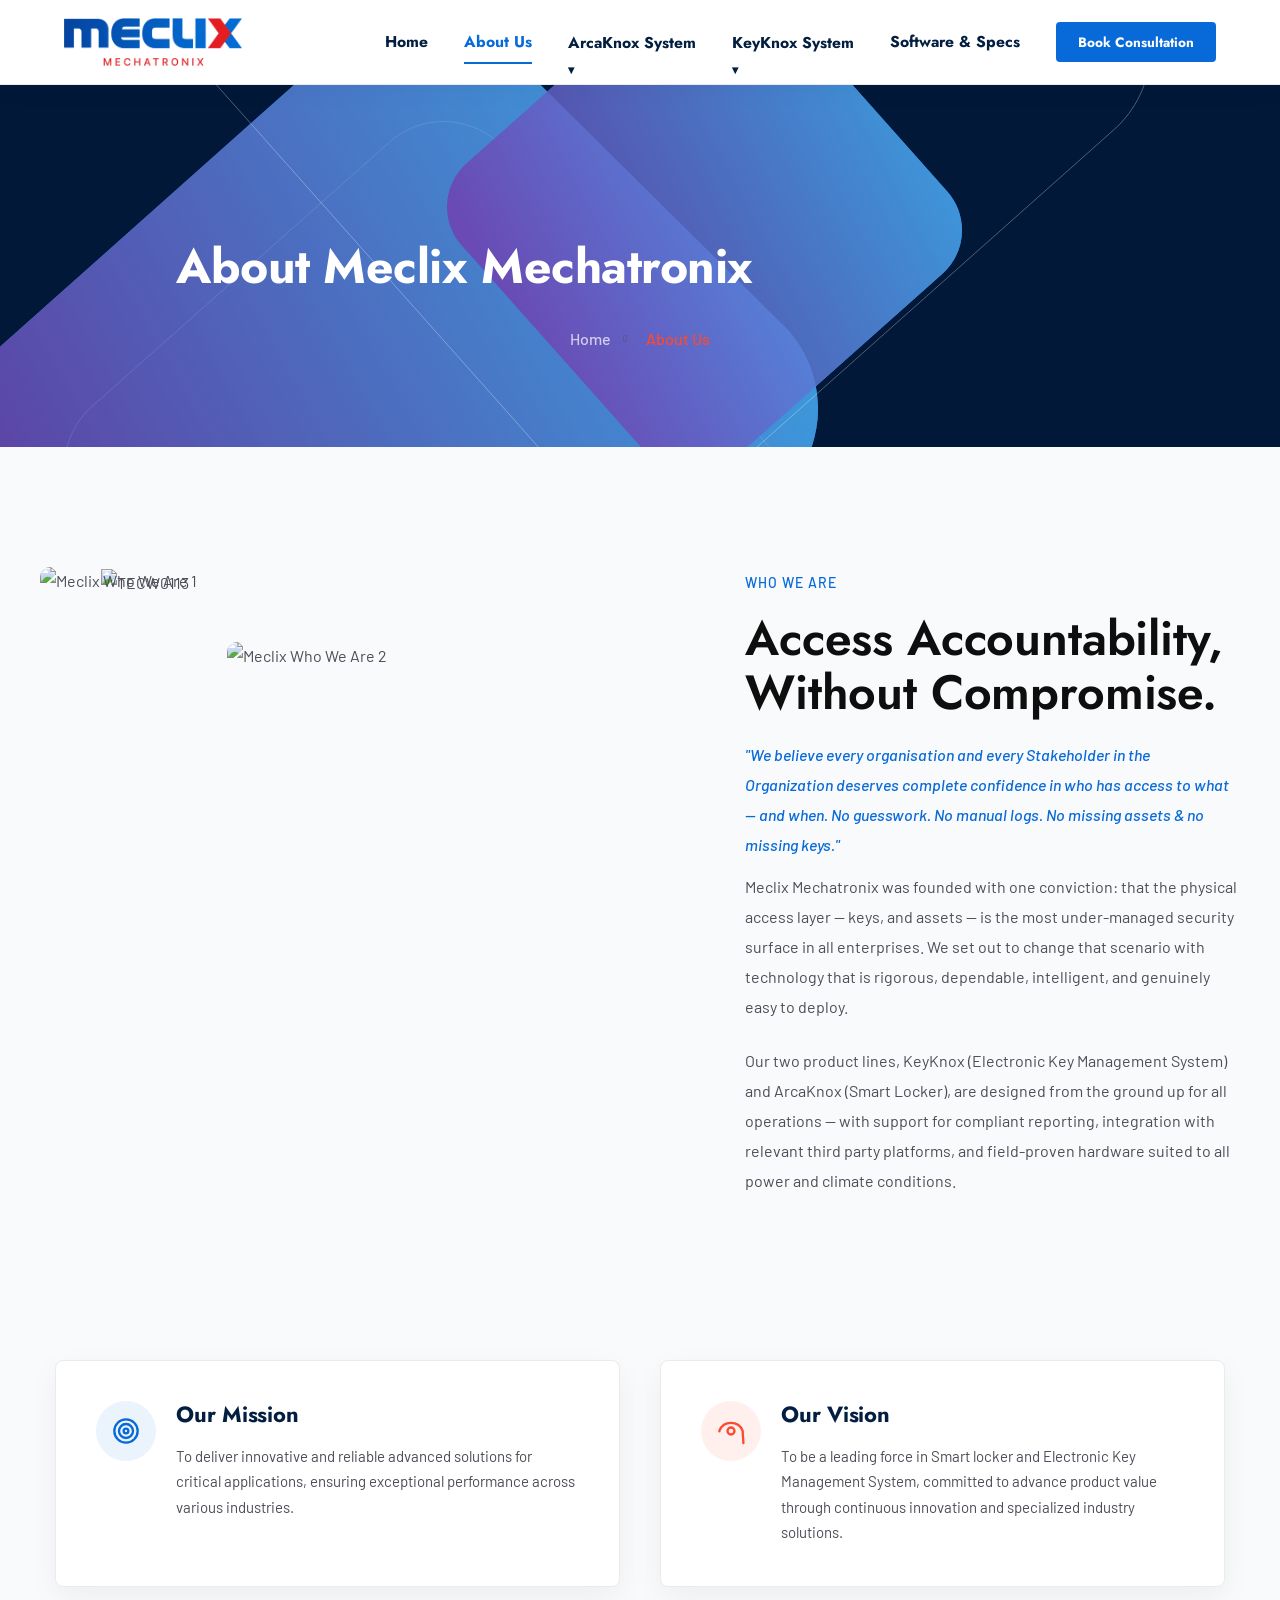
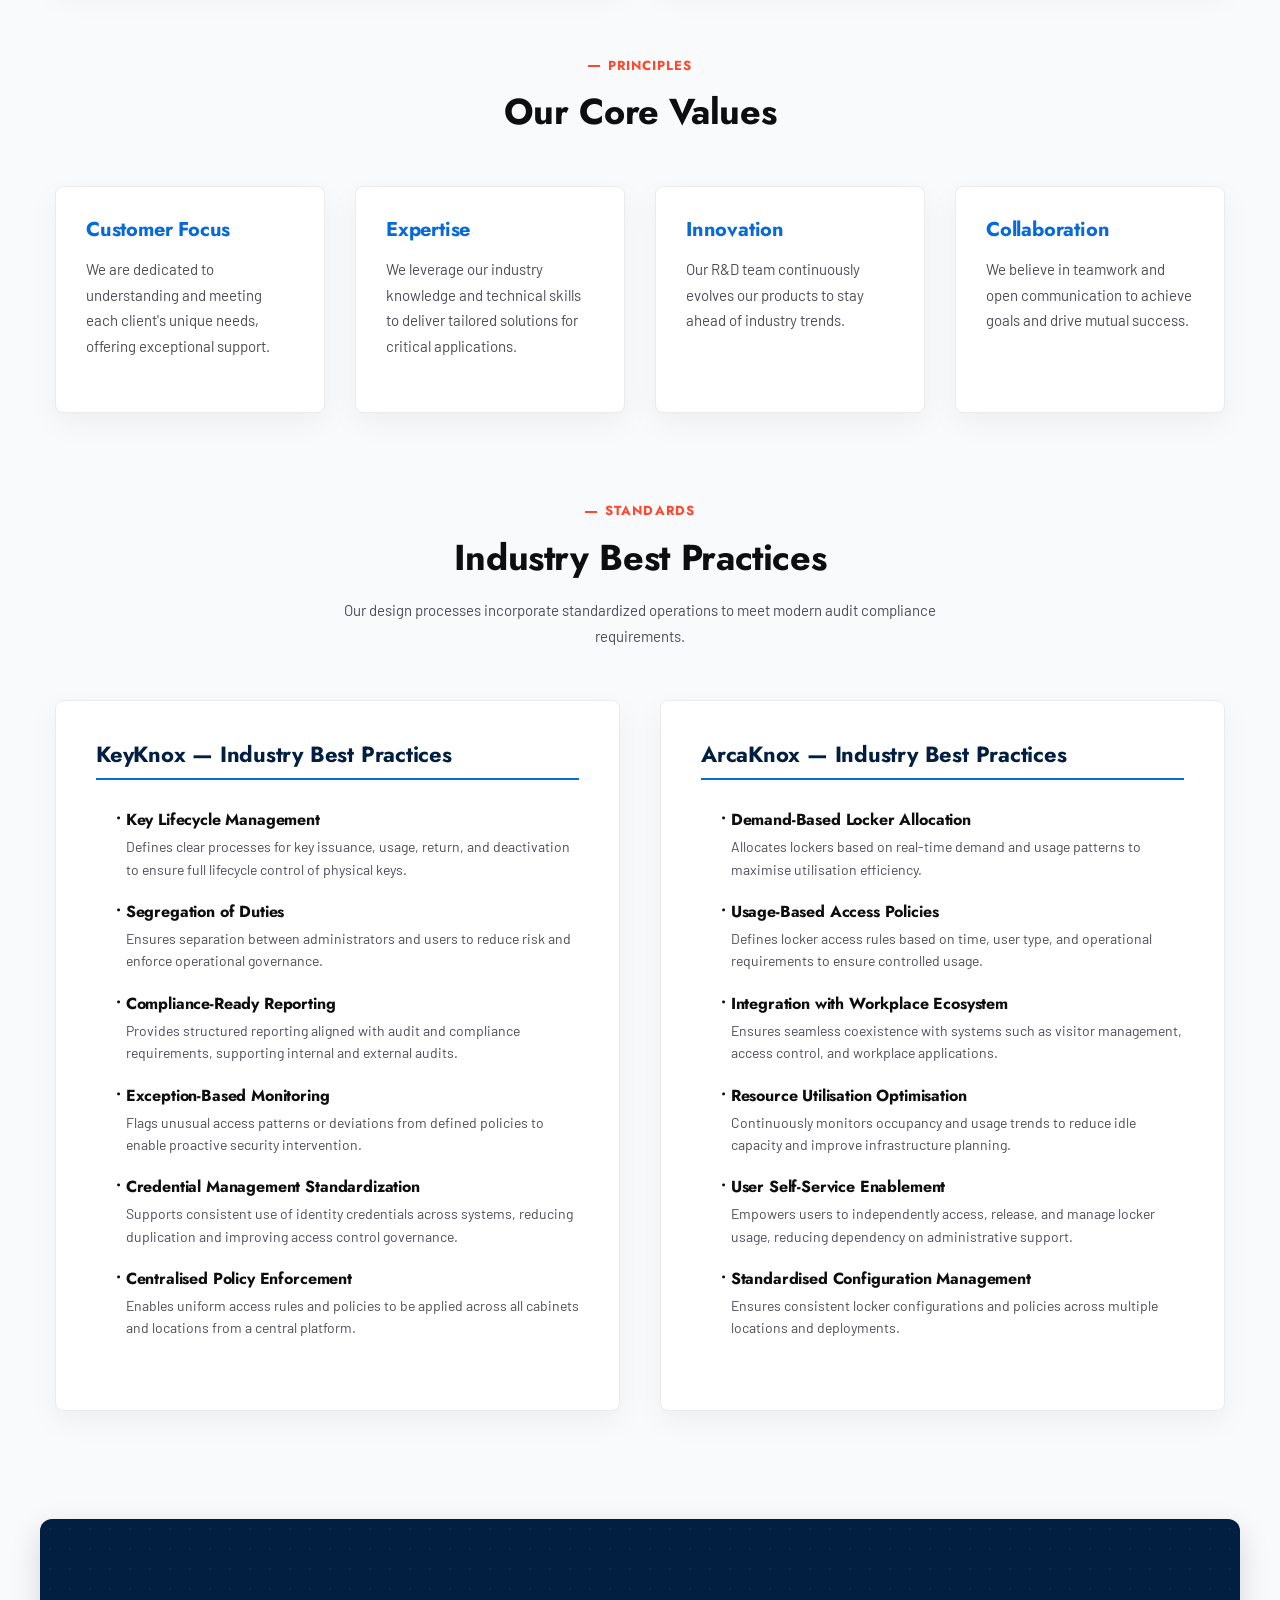
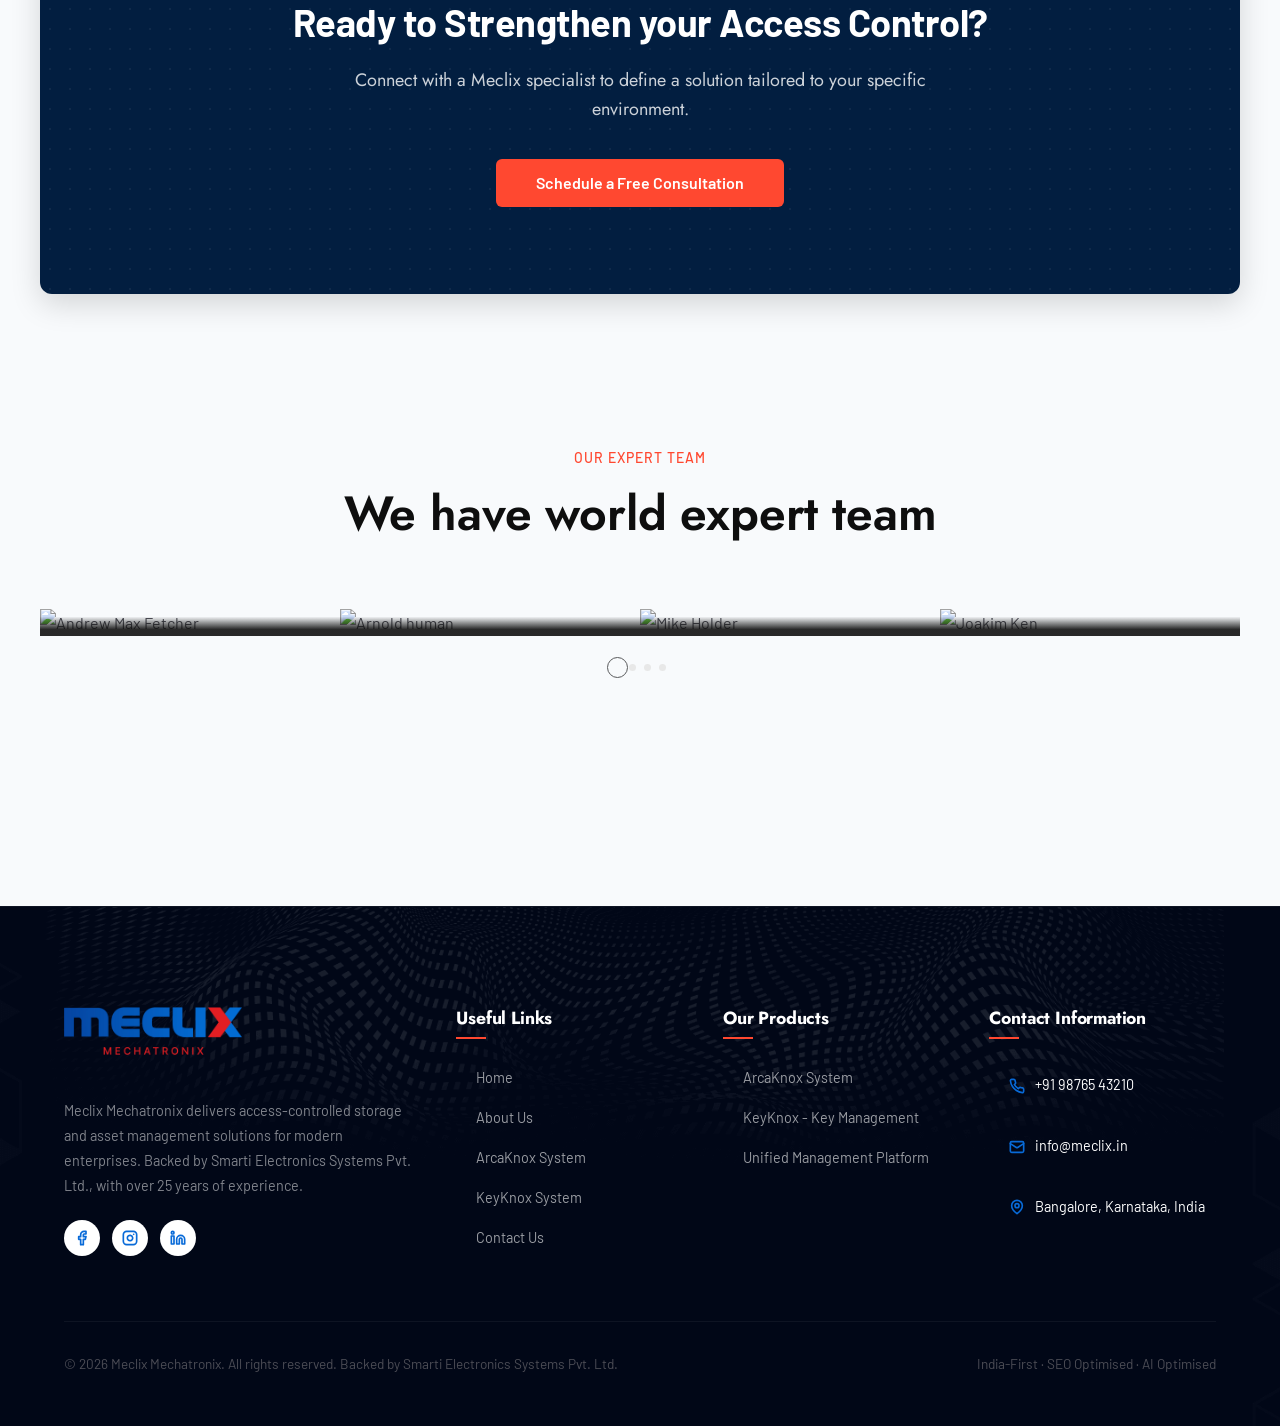
==== commit 9e8db6b6: "feat: expand website architecture with dedicated landing pages for specialized locker and key manage" ====
--- a/about.html
+++ b/about.html
@@ -1,22 +1,155 @@
 <!DOCTYPE html>
-<html lang="en">
+<html lang="en-US">
 <head>
   <meta charset="UTF-8">
   <meta name="viewport" content="width=device-width, initial-scale=1.0">
-  <title>About Us | Meclix Mechatronix</title>
+  <title>About Meclix Mechatronix | Access Accountability</title>
   <meta name="description" content="Founded on physical access accountability. Backed by Smarti Electronics Systems with over 25 years of identification and security infrastructure experience.">
+
+  <!-- ==========================================================================
+       OFFICIAL TECHWIX THEME STYLESHEET LOADERS
+       ========================================================================== -->
+  <link rel='stylesheet' id='techwix-core-css' href='assets/css/techwix-core.css' type='text/css' media='all' />
+  <link rel='stylesheet' id='woocommerce-layout-css' href='assets/css/woocommerce-layout.css' type='text/css' media='all' />
+  <link rel='stylesheet' id='woocommerce-smallscreen-css' href='assets/css/woocommerce-smallscreen.css' type='text/css' media='only screen and (max-width: 768px)' />
+  <link rel='stylesheet' id='woocommerce.css' href='assets/css/woocommerce.css' type='text/css' media='all' />
+  <link rel='stylesheet' id='elementor-frontend-css' href='assets/css/custom-frontend.min.css' type='text/css' media='all' />
+  <link rel='stylesheet' id='elementor-post-2651-css' href='assets/css/post-2651.css' type='text/css' media='all' />
+  <link rel='stylesheet' id='techwix-main-fonts-css' href='https://fonts.googleapis.com/css?family=Jost%3A300%2C400%2C500%2C600%2C700%2C800%7CBarlow%3A300%2C400%2C500%2C600%2C700%2C800&#038;subset=latin%2Clatin-ext&#038;ver=1.1.6' type='text/css' media='all' />
+  <link rel='stylesheet' id='techwix-flaticon-css' href='assets/css/flaticon_techwix.css' type='text/css' media='all' />
+  <link rel='stylesheet' id='techwix-swiper-css' href='assets/css/swiper-bundle.min.css' type='text/css' media='all' />
+  <link rel='stylesheet' id='techwix-main-css' href='assets/css/main.css' type='text/css' media='all' />
+  
+  <!-- Local Global Custom Overrides -->
   <link rel="stylesheet" href="index.css">
+
+  <style>
+    /* Scoped visual overrides for absolute consistency */
+    .techwix-page-title-area {
+      padding-top: 140px !important;
+      padding-bottom: 90px !important;
+      position: relative !important;
+      background-size: cover !important;
+      background-position: center center !important;
+      overflow: hidden !important;
+      min-height: auto !important;
+    }
+    .techwix-page-title-area .shape-1,
+    .techwix-page-title-area .shape-2,
+    .techwix-page-title-area .shape-3,
+    .techwix-page-title-area .shape-4 {
+      position: absolute !important;
+      pointer-events: none !important;
+      z-index: 0 !important;
+    }
+    .techwix-page-title-area .shape-1 { top: -20%; right: -10%; opacity: 0.85; }
+    .techwix-page-title-area .shape-2 { top: 10%; left: 5%; opacity: 0.4; }
+    .techwix-page-title-area .shape-3 { bottom: -10%; left: -5%; opacity: 0.85; }
+    .techwix-page-title-area .shape-4 { bottom: -20%; right: 10%; opacity: 0.3; }
+    
+    .techwix-container {
+      position: relative !important;
+      z-index: 2 !important;
+      max-width: 1200px !important;
+      margin: 0 auto !important;
+      padding: 0 15px !important;
+    }
+    
+    .techwix-page-title h1 {
+      font-size: 48px !important;
+      color: #ffffff !important;
+      font-weight: 700 !important;
+      margin: 0 0 10px 0 !important;
+    }
+    
+    .techwix-breadcrumb-wrapper nav.techwix-breadcrumb ul.breadcrumb {
+      display: flex !important;
+      align-items: center !important;
+      list-style: none !important;
+      padding: 0 !important;
+      margin: 0 !important;
+      gap: 10px !important;
+      font-size: 15px !important;
+      font-weight: 500 !important;
+    }
+    
+    .techwix-breadcrumb-wrapper nav.techwix-breadcrumb ul.breadcrumb a {
+      color: rgba(255, 255, 255, 0.7) !important;
+    }
+    .techwix-breadcrumb-wrapper nav.techwix-breadcrumb ul.breadcrumb a:hover {
+      color: #ffffff !important;
+    }
+    .techwix-breadcrumb-wrapper nav.techwix-breadcrumb ul.breadcrumb span.active {
+      color: #ff4830 !important;
+    }
+    
+    /* Image overrides for exact placement */
+    .elementor-2651 .elementor-element.elementor-element-42cd6e3 img,
+    .elementor-2651 .elementor-element.elementor-element-9fcd524 img {
+      width: 100% !important;
+      height: auto !important;
+      display: block !important;
+    }
+
+    /* Modal override integration */
+    .modal-overlay {
+      z-index: 99999 !important;
+    }
+
+    /* Target specific practices container styles for perfect layouts */
+    @media (max-width: 768px) {
+      .practices-container {
+        grid-template-columns: 1fr !important;
+      }
+      .values-grid {
+        grid-template-columns: repeat(2, 1fr) !important;
+      }
+    }
+    @media (max-width: 480px) {
+      .values-grid {
+        grid-template-columns: 1fr !important;
+      }
+    }
+    
+    /* Fix spacing for Stats Block to create a beautiful gap below Core Values */
+    .elementor-2651 .elementor-element.elementor-element-9110610 {
+      margin-top: 60px !important;
+      margin-bottom: 60px !important;
+    }
+    
+    /* Mission & Vision responsive grid adjustments */
+    @media (max-width: 991px) {
+      .mission-vision-grid {
+        grid-template-columns: 1fr !important;
+        gap: 20px !important;
+      }
+    }
+    
+    /* Spacing adjustments for Who We Are section container */
+    .elementor-2651 .elementor-element.elementor-element-d0f5ffc {
+      padding-top: 100px !important;
+      padding-bottom: 50px !important;
+    }
+    
+    /* Restructure margins to eliminate large desktop gap below text */
+    @media (min-width: 992px) {
+      .mission-vision-section {
+        margin-top: -160px !important;
+        position: relative;
+        z-index: 10;
+      }
+    }
+  </style>
 </head>
-<body>
+<body class="page-template-default page page-id-2651 wp-embed-responsive theme-techwix woocommerce-no-js elementor-default elementor-kit-8 elementor-page elementor-page-2651">
 
   <!-- ==========================================================================
-       HEADER & NAVIGATION
+       HEADER & NAVIGATION (Meclix Global consistent navbar)
        ========================================================================== -->
-  <header class="site-header" id="site-header">
+      <header class="site-header" id="site-header">
     <div class="header-container">
-      <a class='logo-link' href='index.html'>
-        <div class="logo-icon">M</div>
-        <span class="logo-text">MECLIX<span>MECHATRONIX</span></span>
+      <a class="logo-link" href="index.html" style="display: inline-block; padding: 5px 0;">
+        <img src="assets/images/new_logo.png" alt="Meclix Mechatronix" style="max-height: 48px; width: auto; display: block;">
       </a>
       
       <button class="menu-toggle" id="menu-toggle" aria-label="Toggle menu">
@@ -24,11 +157,27 @@
       </button>
 
       <nav class="nav-menu" id="nav-menu">
-        <a class='nav-link' href='index.html'>Home</a>
-        <a class='nav-link active' href='about.html'>About Us</a>
-        <a class='nav-link' href='lockers.html'>Smart Locker</a>
-        <a class='nav-link' href='keyknox.html'>KeyKnox System</a>
-        <a class='nav-link' href='software.html'>Software & Specs</a>
+        <a class="nav-link" href="index.html">Home</a>
+        <a class="nav-link active" href="about.html">About Us</a>
+        <div class="nav-dropdown">
+          <a class="nav-link dropdown-toggle" href="lockers.html">ArcaKnox System</a>
+          <ul class="dropdown-menu">
+            <li><a href="lockers.html">Employee Assets</a></li>
+            <li><a href="it-lockers.html">IT Assets</a></li>
+            <li><a href="visitor-lockers.html">Visitor Assets</a></li>
+            <li><a href="tool-lockers.html">Tool Kits</a></li>
+          </ul>
+        </div>
+        <div class="nav-dropdown">
+          <a class="nav-link dropdown-toggle" href="keyknox.html">KeyKnox System</a>
+          <ul class="dropdown-menu">
+            <li><a href="keyknox.html">Fleet & Vehicles</a></li>
+            <li><a href="server-racks.html">Server Racks</a></li>
+            <li><a href="premise-workplace.html">Premise & Workplace</a></li>
+            <li><a href="plant-maintenance.html">Plant & Maintenance</a></li>
+          </ul>
+        </div>
+        <a class="nav-link" href="software.html">Software & Specs</a>
         <div class="nav-cta">
           <button class="btn btn-primary btn-sm btn-consultation-trigger">Book Consultation</button>
         </div>
@@ -36,198 +185,448 @@
     </div>
   </header>
 
-  <main>
-    <div class="container">
-      
-      <!-- About Us Section -->
-      <div class="about-hero" style="margin-top: 40px;">
-        <div class="about-hero-text">
-          <span class="eyebrow">About Meclix Mechatronix</span>
-          <h2>Access Accountability, Without Compromise</h2>
-          <div class="quote-block">
-            "We believe every organisation and every stakeholder in the organisation deserves complete confidence in who has access to what — and when. No guesswork. No manual logs. No missing assets & no missing keys."
+  <!-- ==========================================================================
+       MAIN CONTENT CONTAINER
+       ========================================================================== -->
+  <main id="primary" class="site-main" style="padding-top: var(--header-height);">
+
+    <!-- Breadcrumb Title Block -->
+    <div class="techwix-page-title-area techwix-breadcrumb-style-1 techwix-breadcrumb-has-bg" style="background-image:url('https://thepixelcurve.com/wp/techwix/wp-content/themes/techwix//assets/images/header.jpg'); background-color:#021e40;">			
+      <div class="shape-1">
+        <svg xmlns="http://www.w3.org/2000/svg" width="944px" height="894px">
+          <defs>
+            <linearGradient id="PSgrad_0" x1="88.295%" x2="0%" y1="0%" y2="46.947%">
+              <stop offset="0%" stop-color="rgb(67,186,255)" stop-opacity="1" />
+              <stop offset="100%" stop-color="rgb(113,65,177)" stop-opacity="1" />
+            </linearGradient>
+          </defs>
+          <path fill-rule="evenodd" fill="rgb(43, 142, 254)" d="M39.612,410.76 L467.344,29.824 C516.51,-13.476 590.638,-9.93 633.938,39.613 L914.192,317.344 C957.492,366.50 953.109,440.637 904.402,483.938 L476.671,864.191 C427.964,907.492 353.376,903.109 310.76,854.402 L29.823,576.670 C-13.477,527.963 -9.94,453.376 39.612,410.76 Z" />
+          <path fill="url(#PSgrad_0)" d="M39.612,410.76 L467.344,29.824 C516.51,-13.476 590.638,-9.93 633.938,39.613 L914.192,317.344 C957.492,366.50 953.109,440.637 904.402,483.938 L476.671,864.191 C427.964,907.492 353.376,903.109 310.76,854.402 L29.823,576.670 C-13.477,527.963 -9.94,453.376 39.612,410.76 Z" />
+        </svg>
+      </div>
+      <div class="shape-2">
+        <svg xmlns="http://www.w3.org/2000/svg" width="726.5px" height="726.5px">
+          <path fill-rule="evenodd" stroke="rgb(255, 255, 255)" stroke-width="1px" stroke-linecap="butt" stroke-linejoin="miter" opacity="0.302" fill="none" d="M28.14,285.269 L325.37,21.217 C358.860,-8.851 410.655,-5.808 440.723,28.14 L704.777,325.36 C734.846,358.859 731.802,410.654 697.979,440.722 L400.955,704.776 C367.132,734.844 315.338,731.802 285.269,697.978 L21.216,400.954 C-8.852,367.132 -5.808,315.337 28.14,285.269 Z" />
+        </svg>
+      </div>
+      <div class="shape-3">
+        <svg xmlns="http://www.w3.org/2000/svg" width="515px" height="515px">
+          <defs>
+            <linearGradient id="PSgrad_0" x1="0%" x2="89.879%" y1="0%" y2="43.837%">
+              <stop offset="0%" stop-color="rgb(67,186,255)" stop-opacity="1" />
+              <stop offset="100%" stop-color="rgb(113,65,177)" stop-opacity="1" />
+            </linearGradient>
+          </defs>
+          <path fill-rule="evenodd" fill="rgb(43, 142, 254)" d="M19.529,202.280 L230.531,14.698 C254.559,-6.661 291.353,-4.498 312.714,19.528 L500.295,230.531 C521.656,254.558 519.493,291.353 495.466,312.713 L284.463,500.295 C260.436,521.655 223.641,519.492 202.281,495.465 L14.699,284.462 C-6.660,260.435 -4.498,223.640 19.529,202.280 Z" />
+          <path fill="url(#PSgrad_0)" d="M19.529,202.280 L230.531,14.698 C254.559,-6.661 291.353,-4.498 312.714,19.528 L500.295,230.531 C521.656,254.558 519.493,291.353 495.466,312.713 L284.463,500.295 C260.436,521.655 223.641,519.492 202.281,495.465 L14.699,284.462 C-6.660,260.435 -4.498,223.640 19.529,202.280 Z" />
+        </svg>
+      </div>
+      <div class="shape-4">
+        <svg xmlns="http://www.w3.org/2000/svg" width="972.5px" height="970.5px">
+          <path fill-rule="evenodd" stroke="rgb(255, 255, 255)" stroke-width="1px" stroke-linecap="butt" stroke-linejoin="miter" fill="none" d="M38.245,381.102 L435.258,28.158 C480.467,-12.32 549.697,-7.964 589.888,37.244 L942.832,434.257 C983.23,479.466 978.955,548.697 933.746,588.888 L536.733,941.832 C491.524,982.23 422.293,977.955 382.103,932.745 L29.158,535.732 C-11.32,490.523 -6.963,421.293 38.245,381.102 Z" />
+        </svg>
+      </div>
+      <div class="techwix-container">
+        <div class="techwix-page-title"><h1 class="entry-title">About Meclix Mechatronix</h1></div>
+        <div class="techwix-breadcrumb-wrapper">
+          <nav class="techwix-breadcrumb">
+            <ul class="breadcrumb">
+              <li><a href="index.html">Home</a></li>
+              <li><span class="active">About Us</span></li>
+            </ul>
+          </nav>
+        </div>
+      </div>
+    </div>
+
+    <!-- Main Content Nested Wrappers -->
+    <div id="content" class="tpc-site-content">
+      <div class="tpc-site-content-inner techwix-page-container techwix-container">
+        <div class="techwix-main-content-inner techwix-row">
+          <div id="primary-inner" class="content-area techwix-col-lg-12">
+            <article id="post-2651" class="techwix-single-page post-2651 page type-page status-publish hentry">
+              <div class="entry-content">
+                <div data-elementor-type="wp-page" data-elementor-id="2651" class="elementor elementor-2651">
+                  
+                  <!-- ==========================================
+                       SECTION 1: WHO WE ARE (OVERLAPPING IMAGES)
+                       ========================================== -->
+                  <div class="elementor-element elementor-element-d0f5ffc e-flex e-con-boxed e-con e-parent" data-id="d0f5ffc" data-element_type="container" data-e-type="container">
+                    <div class="e-con-inner">
+                      <!-- Overlapping Image Column -->
+                      <div class="elementor-element elementor-element-89a7481 e-con-full e-flex e-con e-child" data-id="89a7481" data-element_type="container" data-e-type="container">
+                        <!-- Floating Image Animation Widget -->
+                        <div class="elementor-element elementor-element-4742c28 elementor-absolute elementor-invisible elementor-widget elementor-widget-techwix-animation" data-id="4742c28" data-element_type="widget" data-e-type="widget" data-settings="{&quot;_position&quot;:&quot;absolute&quot;,&quot;_animation&quot;:&quot;techwix--slide-left&quot;,&quot;_animation_delay&quot;:300}" data-widget_type="techwix-animation.default">
+                          <div class="elementor-widget-container">
+                            <div class="techwix-animation-widget techwix-animation-display-type-mouse-track techwix-animation-content-type-image techwix-mouse-track-item" id="4742c28">
+                              <span data-depth="0.5"><img decoding="async" src="https://thepixelcurve.com/wp/techwix/wp-content/uploads/2024/05/TECW0113.png" alt="TECW0113"></span>
+                            </div>
+                          </div>
+                        </div>
+                        <!-- Overlapping Image Panel 1 -->
+                        <div class="elementor-element elementor-element-42cd6e3 elementor-invisible elementor-widget elementor-widget-image" data-id="42cd6e3" data-element_type="widget" data-e-type="widget" data-settings="{&quot;_animation&quot;:&quot;techwix--slide-down&quot;,&quot;_animation_delay&quot;:100}" data-widget_type="image.default">
+                          <div class="elementor-widget-container">
+                            <img fetchpriority="high" decoding="async" width="300" height="462" src="https://thepixelcurve.com/wp/techwix/wp-content/uploads/2024/05/TECW0111.jpg" class="attachment-full size-full wp-image-2669" alt="Meclix Who We Are 1" srcset="https://thepixelcurve.com/wp/techwix/wp-content/uploads/2024/05/TECW0111.jpg 300w, https://thepixelcurve.com/wp/techwix/wp-content/uploads/2024/05/TECW0111-195x300.jpg 195w" sizes="(max-width: 300px) 100vw, 300px" />
+                          </div>
+                        </div>
+                        <!-- Overlapping Image Panel 2 -->
+                        <div class="elementor-element elementor-element-9fcd524 elementor-invisible elementor-widget elementor-widget-image" data-id="9fcd524" data-element_type="widget" data-e-type="widget" data-settings="{&quot;_animation&quot;:&quot;techwix--slide-up&quot;,&quot;_animation_delay&quot;:200}" data-widget_type="image.default">
+                          <div class="elementor-widget-container">
+                            <img decoding="async" width="300" height="452" src="https://thepixelcurve.com/wp/techwix/wp-content/uploads/2024/05/TECW0112.jpg" class="attachment-full size-full wp-image-2670" alt="Meclix Who We Are 2" srcset="https://thepixelcurve.com/wp/techwix/wp-content/uploads/2024/05/TECW0112.jpg 300w, https://thepixelcurve.com/wp/techwix/wp-content/uploads/2024/05/TECW0112-199x300.jpg 199w" sizes="(max-width: 300px) 100vw, 300px" />
+                          </div>
+                        </div>
+                      </div>
+
+                      <!-- Who We Are Content Column -->
+                      <div class="elementor-element elementor-element-08a940a e-con-full e-flex e-con e-child" data-id="08a940a" data-element_type="container" data-e-type="container">
+                        <div class="elementor-element elementor-element-e654e8e elementor-invisible elementor-widget elementor-widget-custom-title-addons" data-id="e654e8e" data-element_type="widget" data-e-type="widget" data-settings="{&quot;_animation&quot;:&quot;techwix--slide-up&quot;}" data-widget_type="custom-title-addons.default">
+                          <div class="elementor-widget-container">
+                            <div class="tpc-double_heading">
+                              <div class="dbl__subtitle"><span>Who we are</span></div>
+                              <h3 class="dbl__title-wrapper"><span class="dbl__title dbl-title_1">Access Accountability, Without Compromise.</span></h3>
+                            </div>
+                          </div>
+                        </div>
+                        <div class="elementor-element elementor-element-a0e7864 elementor-invisible elementor-widget elementor-widget-text-editor" data-id="a0e7864" data-element_type="widget" data-e-type="widget" data-settings="{&quot;_animation&quot;:&quot;techwix--slide-up&quot;}" data-widget_type="text-editor.default">
+                          <div class="elementor-widget-container">
+                            <p style="font-weight: 500; font-style: italic; margin-bottom: 12px; color: var(--color-primary);;">"We believe every organisation and every Stakeholder in the Organization deserves complete confidence in who has access to what — and when. No guesswork. No manual logs. No missing assets & no missing keys."</p>
+                            <p>Meclix Mechatronix was founded with one conviction: that the physical access layer — keys, and assets — is the most under-managed security surface in all enterprises. We set out to change that scenario with technology that is rigorous, dependable, intelligent, and genuinely easy to deploy.</p>
+                            <p style="margin-top: 15px;">Our two product lines, KeyKnox (Electronic Key Management System) and ArcaKnox (Smart Locker), are designed from the ground up for all operations — with support for compliant reporting, integration with relevant third party platforms, and field-proven hardware suited to all power and climate conditions.</p>
+                          </div>
+                        </div>
+                        
+                      </div>
+                    </div>
+                  </div>
+
+                  <!-- ==========================================
+                       SECTION: MISSION & VISION (Side by Side)
+                       ========================================== -->
+                  <div class="mission-vision-section" id="mission-vision" style="margin-bottom: 60px;">
+                    <div class="techwix-container">
+                      <div class="mission-vision-grid" style="display: grid; grid-template-columns: repeat(auto-fit, minmax(450px, 1fr)); gap: 40px;">
+                        
+                        <!-- Mission Card -->
+                        <div class="mission-card card-panel" style="padding: 40px; border-radius: 8px; border: 1px solid #ebebeb; background: #ffffff; box-shadow: var(--shadow-normal); transition: all var(--transition-normal); position: relative; overflow: hidden;">
+                          <div style="display: flex; gap: 20px; align-items: flex-start;">
+                            <div class="icon-box" style="background: rgba(8, 106, 218, 0.08); width: 60px; height: 60px; border-radius: 50%; display: flex; align-items: center; justify-content: center; flex-shrink: 0; color: #086ad8;">
+                              <svg xmlns="http://www.w3.org/2000/svg" width="28" height="28" viewBox="0 0 24 24" fill="none" stroke="currentColor" stroke-width="2" stroke-linecap="round" stroke-linejoin="round" class="lucide lucide-target"><circle cx="12" cy="12" r="10"/><circle cx="12" cy="12" r="6"/><circle cx="12" cy="12" r="2"/></svg>
+                            </div>
+                            <div>
+                              <h4 style="font-family: var(--font-primary); font-size: 22px; font-weight: 700; color: #021e40; margin-bottom: 15px;">Our Mission</h4>
+                              <p style="font-family: var(--font-secondary); font-size: 15px; line-height: 1.7; color: #4c4d56; margin: 0;">To deliver innovative and reliable advanced solutions for critical applications, ensuring exceptional performance across various industries.</p>
+                            </div>
+                          </div>
+                        </div>
+
+                        <!-- Vision Card -->
+                        <div class="vision-card card-panel" style="padding: 40px; border-radius: 8px; border: 1px solid #ebebeb; background: #ffffff; box-shadow: var(--shadow-normal); transition: all var(--transition-normal); position: relative; overflow: hidden;">
+                          <div style="display: flex; gap: 20px; align-items: flex-start;">
+                            <div class="icon-box" style="background: rgba(255, 72, 48, 0.08); width: 60px; height: 60px; border-radius: 50%; display: flex; align-items: center; justify-content: center; flex-shrink: 0; color: #ff4830;">
+                              <svg xmlns="http://www.w3.org/2000/svg" width="28" height="28" viewBox="0 0 24 24" fill="none" stroke="currentColor" stroke-width="2" stroke-linecap="round" stroke-linejoin="round" class="lucide lucide-eye"><path d="M2.062 12.348a1 1 0 0 1 0-.696 10.75 10.75 0 0 1 19.876 0 1 0 0 1 0 .696 10.75 10.75 0 0 1-19.876 0z"/><circle cx="12" cy="12" r="3"/></svg>
+                            </div>
+                            <div>
+                              <h4 style="font-family: var(--font-primary); font-size: 22px; font-weight: 700; color: #021e40; margin-bottom: 15px;">Our Vision</h4>
+                              <p style="font-family: var(--font-secondary); font-size: 15px; line-height: 1.7; color: #4c4d56; margin: 0;">To be a leading force in Smart locker and Electronic Key Management System, committed to advance product value through continuous innovation and specialized industry solutions.</p>
+                            </div>
+                          </div>
+                        </div>
+
+                      </div>
+                    </div>
+                  </div>
+
+                  <!-- ==========================================
+                       CORE VALUES SECTION (From client's draft)
+                       ========================================== -->
+                  <div class="values-wrapper" style="margin-top: 60px; margin-bottom: 80px;">
+                    <div class="techwix-container">
+                      <div class="section-header" style="text-align: center; margin-bottom: 50px;">
+                        <span class="eyebrow">Principles</span>
+                        <h2 style="font-size: 36px; font-weight: 700; color: #0e0e0e; line-height: 1.3;">Our Core Values</h2>
+                      </div>
+                      <div class="values-grid" style="display: grid; grid-template-columns: repeat(auto-fit, minmax(240px, 1fr)); gap: 30px;">
+                        <!-- Card 1 -->
+                        <div class="value-card card-panel" style="padding: 30px; border-radius: 8px; border: 1px solid #ebebeb; background: #ffffff;">
+                          <h4 style="font-size: 20px; font-weight: 700; margin-bottom: 15px; color: #086ad8;">Customer Focus</h4>
+                          <p style="font-size: 15px; line-height: 1.7; color: #4c4d56;">We are dedicated to understanding and meeting each client's unique needs, offering exceptional support.</p>
+                        </div>
+                        <!-- Card 2 -->
+                        <div class="value-card card-panel" style="padding: 30px; border-radius: 8px; border: 1px solid #ebebeb; background: #ffffff;">
+                          <h4 style="font-size: 20px; font-weight: 700; margin-bottom: 15px; color: #086ad8;">Expertise</h4>
+                          <p style="font-size: 15px; line-height: 1.7; color: #4c4d56;">We leverage our industry knowledge and technical skills to deliver tailored solutions for critical applications.</p>
+                        </div>
+                        <!-- Card 3 -->
+                        <div class="value-card card-panel" style="padding: 30px; border-radius: 8px; border: 1px solid #ebebeb; background: #ffffff;">
+                          <h4 style="font-size: 20px; font-weight: 700; margin-bottom: 15px; color: #086ad8;">Innovation</h4>
+                          <p style="font-size: 15px; line-height: 1.7; color: #4c4d56;">Our R&D team continuously evolves our products to stay ahead of industry trends.</p>
+                        </div>
+                        <!-- Card 4 -->
+                        <div class="value-card card-panel" style="padding: 30px; border-radius: 8px; border: 1px solid #ebebeb; background: #ffffff;">
+                          <h4 style="font-size: 20px; font-weight: 700; margin-bottom: 15px; color: #086ad8;">Collaboration</h4>
+                          <p style="font-size: 15px; line-height: 1.7; color: #4c4d56;">We believe in teamwork and open communication to achieve goals and drive mutual success.</p>
+                        </div>
+                      </div>
+                    </div>
+                    </div>
+
+
+                  <!-- ==========================================
+                       INDUSTRY BEST PRACTICES SECTION (From client's draft)
+                       ========================================== -->
+                  <div class="best-practices-section" id="best-practices" style="margin-top: 60px; margin-bottom: 80px;">
+                    <div class="techwix-container">
+                      <div class="section-header" style="text-align: center; margin-bottom: 50px;">
+                        <span class="eyebrow">Standards</span>
+                        <h2 style="font-size: 36px; font-weight: 700; color: #0e0e0e; line-height: 1.3;">Industry Best Practices</h2>
+                        <p style="max-width: 600px; margin: 15px auto 0 auto; color: #4c4d56; font-size: 15px;">Our design processes incorporate standardized operations to meet modern audit compliance requirements.</p>
+                      </div>
+                      
+                      <div class="practices-container" style="display: grid; grid-template-columns: repeat(auto-fit, minmax(400px, 1fr)); gap: 40px;">
+                        <!-- KeyKnox column -->
+                        <div class="practices-column card-panel" style="padding: 40px; border-radius: 8px; border: 1px solid #ebebeb; background: #ffffff;">
+                          <h3 style="font-size: 22px; font-weight: 700; margin-bottom: 30px; color: #021e40; border-bottom: 2px solid #086ad8; padding-bottom: 10px;">KeyKnox — Industry Best Practices</h3>
+                          <ul class="practices-list" style="list-style: none;">
+                            <li class="practice-item" style="margin-bottom: 20px;">
+                              <h5 style="font-size: 16px; font-weight: 700; margin-bottom: 6px; color: #0e0e0e;">• Key Lifecycle Management</h5>
+                              <p style="font-size: 14px; line-height: 1.6; color: #4c4d56; padding-left: 10px;">Defines clear processes for key issuance, usage, return, and deactivation to ensure full lifecycle control of physical keys.</p>
+                            </li>
+                            <li class="practice-item" style="margin-bottom: 20px;">
+                              <h5 style="font-size: 16px; font-weight: 700; margin-bottom: 6px; color: #0e0e0e;">• Segregation of Duties</h5>
+                              <p style="font-size: 14px; line-height: 1.6; color: #4c4d56; padding-left: 10px;">Ensures separation between administrators and users to reduce risk and enforce operational governance.</p>
+                            </li>
+                            <li class="practice-item" style="margin-bottom: 20px;">
+                              <h5 style="font-size: 16px; font-weight: 700; margin-bottom: 6px; color: #0e0e0e;">• Compliance-Ready Reporting</h5>
+                              <p style="font-size: 14px; line-height: 1.6; color: #4c4d56; padding-left: 10px;">Provides structured reporting aligned with audit and compliance requirements, supporting internal and external audits.</p>
+                            </li>
+                            <li class="practice-item" style="margin-bottom: 20px;">
+                              <h5 style="font-size: 16px; font-weight: 700; margin-bottom: 6px; color: #0e0e0e;">• Exception-Based Monitoring</h5>
+                              <p style="font-size: 14px; line-height: 1.6; color: #4c4d56; padding-left: 10px;">Flags unusual access patterns or deviations from defined policies to enable proactive security intervention.</p>
+                            </li>
+                            <li class="practice-item" style="margin-bottom: 20px;">
+                              <h5 style="font-size: 16px; font-weight: 700; margin-bottom: 6px; color: #0e0e0e;">• Credential Management Standardization</h5>
+                              <p style="font-size: 14px; line-height: 1.6; color: #4c4d56; padding-left: 10px;">Supports consistent use of identity credentials across systems, reducing duplication and improving access control governance.</p>
+                            </li>
+                            <li class="practice-item" style="margin-bottom: 20px;">
+                              <h5 style="font-size: 16px; font-weight: 700; margin-bottom: 6px; color: #0e0e0e;">• Centralised Policy Enforcement</h5>
+                              <p style="font-size: 14px; line-height: 1.6; color: #4c4d56; padding-left: 10px;">Enables uniform access rules and policies to be applied across all cabinets and locations from a central platform.</p>
+                            </li>
+                          </ul>
+                        </div>
+                        
+                        <!-- ArcaKnox column -->
+                        <div class="practices-column card-panel" style="padding: 40px; border-radius: 8px; border: 1px solid #ebebeb; background: #ffffff;">
+                          <h3 style="font-size: 22px; font-weight: 700; margin-bottom: 30px; color: #021e40; border-bottom: 2px solid #086ad8; padding-bottom: 10px;">ArcaKnox — Industry Best Practices</h3>
+                          <ul class="practices-list" style="list-style: none;">
+                            <li class="practice-item" style="margin-bottom: 20px;">
+                              <h5 style="font-size: 16px; font-weight: 700; margin-bottom: 6px; color: #0e0e0e;">• Demand-Based Locker Allocation</h5>
+                              <p style="font-size: 14px; line-height: 1.6; color: #4c4d56; padding-left: 10px;">Allocates lockers based on real-time demand and usage patterns to maximise utilisation efficiency.</p>
+                            </li>
+                            <li class="practice-item" style="margin-bottom: 20px;">
+                              <h5 style="font-size: 16px; font-weight: 700; margin-bottom: 6px; color: #0e0e0e;">• Usage-Based Access Policies</h5>
+                              <p style="font-size: 14px; line-height: 1.6; color: #4c4d56; padding-left: 10px;">Defines locker access rules based on time, user type, and operational requirements to ensure controlled usage.</p>
+                            </li>
+                            <li class="practice-item" style="margin-bottom: 20px;">
+                              <h5 style="font-size: 16px; font-weight: 700; margin-bottom: 6px; color: #0e0e0e;">• Integration with Workplace Ecosystem</h5>
+                              <p style="font-size: 14px; line-height: 1.6; color: #4c4d56; padding-left: 10px;">Ensures seamless coexistence with systems such as visitor management, access control, and workplace applications.</p>
+                            </li>
+                            <li class="practice-item" style="margin-bottom: 20px;">
+                              <h5 style="font-size: 16px; font-weight: 700; margin-bottom: 6px; color: #0e0e0e;">• Resource Utilisation Optimisation</h5>
+                              <p style="font-size: 14px; line-height: 1.6; color: #4c4d56; padding-left: 10px;">Continuously monitors occupancy and usage trends to reduce idle capacity and improve infrastructure planning.</p>
+                            </li>
+                            <li class="practice-item" style="margin-bottom: 20px;">
+                              <h5 style="font-size: 16px; font-weight: 700; margin-bottom: 6px; color: #0e0e0e;">• User Self-Service Enablement</h5>
+                              <p style="font-size: 14px; line-height: 1.6; color: #4c4d56; padding-left: 10px;">Empowers users to independently access, release, and manage locker usage, reducing dependency on administrative support.</p>
+                            </li>
+                            <li class="practice-item" style="margin-bottom: 20px;">
+                              <h5 style="font-size: 16px; font-weight: 700; margin-bottom: 6px; color: #0e0e0e;">• Standardised Configuration Management</h5>
+                              <p style="font-size: 14px; line-height: 1.6; color: #4c4d56; padding-left: 10px;">Ensures consistent locker configurations and policies across multiple locations and deployments.</p>
+                            </li>
+                          </ul>
+                        </div>
+                      </div>
+                    </div>
+                  </div>
+
+                  <!-- ==========================================
+                       PAGE CTA SECTION (Schedule a Free Consultation)
+                       ========================================== -->
+                  <div class="elementor-element elementor-element-8b9e0b0 e-flex e-con-boxed e-con e-parent"
+                       data-id="8b9e0b0" data-element_type="container" data-e-type="container"
+                       style="margin-top: 60px; margin-bottom: 60px; width: 100%;">
+                    <div class="e-con-inner" style="max-width: 1200px; margin: 0 auto; padding: 0 15px;">
+                      <div style="background-color: #021e40; border-radius: 12px; padding: 80px 40px; text-align: center; position: relative; overflow: hidden; box-shadow: 0px 10px 30px rgba(0,0,0,0.15);">
+                        <!-- Dot Grid Background Effect -->
+                        <div style="position: absolute; top: 0; left: 0; right: 0; bottom: 0; background-image: radial-gradient(rgba(255, 255, 255, 0.08) 1.5px, transparent 1.5px); background-size: 20px 20px; opacity: 0.7; pointer-events: none;"></div>
+                        <div style="position: relative; z-index: 2;">
+                          <h2 style="font-family: 'Barlow', sans-serif; font-size: 38px; font-weight: 700; color: #ffffff; margin-bottom: 20px; letter-spacing: -0.5px;">Ready to Strengthen your Access Control?</h2>
+                          <p style="font-family: 'Jost', sans-serif; font-size: 18px; color: rgba(255, 255, 255, 0.8); max-width: 650px; margin: 0 auto 35px auto; line-height: 1.6;">Connect with a Meclix specialist to define a solution tailored to your specific environment.</p>
+                          <div>
+                            <a class="techwix-btn style-1 btn-consultation-trigger" href="javascript:void(0);" style="padding: 16px 40px; font-size: 16px; font-weight: 600; border-radius: 6px; display: inline-block; background-color: #ff4830; color: #ffffff; text-decoration: none;">Schedule a Free Consultation</a>
+                          </div>
+                        </div>
+                      </div>
+                    </div>
+                  </div>
+
+                  <!-- ==========================================
+                       SECTION 4: WORLD EXPERT TEAM (SLIDER)
+                       ========================================== -->
+                  <div class="elementor-element elementor-element-fa702c7 e-flex e-con-boxed e-con e-parent" data-id="fa702c7" data-element_type="container" data-e-type="container" data-settings="{&quot;background_background&quot;:&quot;classic&quot;}" style="background-color: transparent !important; background-image: none !important; margin-bottom: 100px !important;">
+                    <div class="e-con-inner">
+                      <!-- Team Header -->
+                      <div class="elementor-element elementor-element-0823b01 elementor-invisible elementor-widget elementor-widget-custom-title-addons" data-id="0823b01" data-element_type="widget" data-e-type="widget" data-settings="{&quot;_animation&quot;:&quot;techwix--slide-up&quot;}" data-widget_type="custom-title-addons.default">
+                        <div class="elementor-widget-container">
+                          <div class="tpc-double_heading">
+                            <div class="dbl__subtitle"><span style="color: #ff4830 !important;">Our expert team</span></div>
+                            <h3 class="dbl__title-wrapper"><span class="dbl__title dbl-title_1" style="color: #0e0e0e !important;">We have world expert team</span></h3>
+                          </div>
+                        </div>
+                      </div>
+                      <!-- Swiper Slider Carousel -->
+                      <div class="elementor-element elementor-element-d04da5c elementor-widget elementor-widget-techwix-team-addons" data-id="d04da5c" data-element_type="widget" data-e-type="widget" data-widget_type="techwix-team-addons.default">
+                        <div class="elementor-widget-container">
+                          <div class="techwix_team_wrapper techwix-pagination techwix-navigation" data-settings="{&quot;infinite_loop&quot;:true,&quot;autoplay&quot;:false,&quot;autoplay_speed&quot;:0,&quot;display_columns&quot;:4,&quot;item_gap&quot;:0,&quot;center_slides&quot;:false,&quot;pause_on_hover&quot;:false,&quot;pause_on_interaction&quot;:false,&quot;display_columns_tablet&quot;:2,&quot;tablet_item_gap&quot;:20,&quot;center_slides_tablet&quot;:false,&quot;display_columns_mobile&quot;:1,&quot;mobile_item_gap&quot;:20,&quot;center_slides_mobile&quot;:false}">
+                            <div class="techwix-team-item swiper swiper-container padding-0">
+                              <div class="swiper-wrapper">
+                                <!-- Profile Card 1 -->
+                                <div class="swiper-slide">
+                                  <div class="techwix-single-team active-social">
+                                    <div class="team-image-wrap">
+                                      <a href="javascript:void(0);"><div class="team-image"><img loading="lazy" decoding="async" width="326" height="423" src="https://thepixelcurve.com/wp/techwix/wp-content/uploads/2024/05/TECW0030.jpg" class="attachment-large size-large wp-image-640" alt="Andrew Max Fetcher" srcset="https://thepixelcurve.com/wp/techwix/wp-content/uploads/2024/05/TECW0030.jpg 326w, https://thepixelcurve.com/wp/techwix/wp-content/uploads/2024/05/TECW0030-231x300.jpg 231w" sizes="(max-width: 326px) 100vw, 326px" /></div></a>
+                                    </div>
+                                    <div class="team-content">
+                                      <a href="javascript:void(0);"><h6 class="team-name">Andrew Max<br> Fetcher</h6></a>
+                                      <span class="team-degree">CEO ,Techwix</span>
+                                      <div class="team-social">
+                                        <a href="https://www.facebook.com" class="social-link"><i class="flaticon-facebook-logo" aria-hidden="true"></i></a>
+                                        <a href="https://www.twitter.com" class="social-link"><i class="flaticon-twitter" aria-hidden="true"></i></a>
+                                        <a href="https://www.linkedin.com" class="social-link"><i class="flaticon-linkedin" aria-hidden="true"></i></a>
+                                        <a href="https://www.youtube.com" class="social-link"><i class="flaticon-youtube" aria-hidden="true"></i></a>
+                                      </div>
+                                    </div>
+                                  </div>
+                                </div>
+                                <!-- Profile Card 2 -->
+                                <div class="swiper-slide">
+                                  <div class="techwix-single-team active-social">
+                                    <div class="team-image-wrap">
+                                      <a href="javascript:void(0);"><div class="team-image"><img loading="lazy" decoding="async" width="327" height="423" src="https://thepixelcurve.com/wp/techwix/wp-content/uploads/2024/05/TECW0033.jpg" class="attachment-large size-large wp-image-642" alt="Arnold human" srcset="https://thepixelcurve.com/wp/techwix/wp-content/uploads/2024/05/TECW0033.jpg 327w, https://thepixelcurve.com/wp/techwix/wp-content/uploads/2024/05/TECW0033-232x300.jpg 232w" sizes="(max-width: 327px) 100vw, 327px" /></div></a>
+                                    </div>
+                                    <div class="team-content">
+                                      <a href="javascript:void(0);"><h6 class="team-name"> Arnold <br> human</h6></a>
+                                      <span class="team-degree">Chairman, CFO</span>
+                                      <div class="team-social">
+                                        <a href="https://www.facebook.com" class="social-link"><i class="flaticon-facebook-logo" aria-hidden="true"></i></a>
+                                        <a href="https://www.twitter.com" class="social-link"><i class="flaticon-twitter" aria-hidden="true"></i></a>
+                                        <a href="https://www.linkedin.com" class="social-link"><i class="flaticon-linkedin" aria-hidden="true"></i></a>
+                                        <a href="https://www.youtube.com" class="social-link"><i class="flaticon-youtube" aria-hidden="true"></i></a>
+                                      </div>
+                                    </div>
+                                  </div>
+                                </div>
+                                <!-- Profile Card 3 -->
+                                <div class="swiper-slide">
+                                  <div class="techwix-single-team active-social">
+                                    <div class="team-image-wrap">
+                                      <a href="javascript:void(0);"><div class="team-image"><img loading="lazy" decoding="async" width="327" height="423" src="https://thepixelcurve.com/wp/techwix/wp-content/uploads/2024/05/TECW0031.jpg" class="attachment-large size-large wp-image-641" alt="Mike Holder" srcset="https://thepixelcurve.com/wp/techwix/wp-content/uploads/2024/05/TECW0031.jpg 327w, https://thepixelcurve.com/wp/techwix/wp-content/uploads/2024/05/TECW0031-232x300.jpg 232w" sizes="(max-width: 327px) 100vw, 327px" /></div></a>
+                                    </div>
+                                    <div class="team-content">
+                                      <a href="javascript:void(0);"><h6 class="team-name">Mike<br> Holder</h6></a>
+                                      <span class="team-degree">Director, Apple</span>
+                                      <div class="team-social">
+                                        <a href="https://www.facebook.com" class="social-link"><i class="flaticon-facebook-logo" aria-hidden="true"></i></a>
+                                        <a href="https://www.twitter.com" class="social-link"><i class="flaticon-twitter" aria-hidden="true"></i></a>
+                                        <a href="https://www.linkedin.com" class="social-link"><i class="flaticon-linkedin" aria-hidden="true"></i></a>
+                                        <a href="https://www.youtube.com" class="social-link"><i class="flaticon-youtube" aria-hidden="true"></i></a>
+                                      </div>
+                                    </div>
+                                  </div>
+                                </div>
+                                <!-- Profile Card 4 -->
+                                <div class="swiper-slide">
+                                  <div class="techwix-single-team active-social">
+                                    <div class="team-image-wrap">
+                                      <a href="javascript:void(0);"><div class="team-image"><img loading="lazy" decoding="async" width="327" height="423" src="https://thepixelcurve.com/wp/techwix/wp-content/uploads/2024/05/TECW0034.jpg" class="attachment-large size-large wp-image-643" alt="Joakim Ken" srcset="https://thepixelcurve.com/wp/techwix/wp-content/uploads/2024/05/TECW0034.jpg 327w, https://thepixelcurve.com/wp/techwix/wp-content/uploads/2024/05/TECW0034-232x300.jpg 232w" sizes="(max-width: 327px) 100vw, 327px" /></div></a>
+                                    </div>
+                                    <div class="team-content">
+                                      <a href="javascript:void(0);"><h6 class="team-name">Joakim<br> Ken</h6></a>
+                                      <span class="team-degree">Manager, Space</span>
+                                      <div class="team-social">
+                                        <a href="https://www.facebook.com" class="social-link"><i class="flaticon-facebook-logo" aria-hidden="true"></i></a>
+                                        <a href="https://www.twitter.com" class="social-link"><i class="flaticon-twitter" aria-hidden="true"></i></a>
+                                        <a href="https://www.linkedin.com" class="social-link"><i class="flaticon-linkedin" aria-hidden="true"></i></a>
+                                        <a href="https://www.youtube.com" class="social-link"><i class="flaticon-youtube" aria-hidden="true"></i></a>
+                                      </div>
+                                    </div>
+                                  </div>
+                                </div>
+                              </div>
+                            </div>
+                            <div class="team-pagination swiper-pagination"></div>
+                          </div>
+                        </div>
+                      </div>
+                    </div>
+                  </div>
+
+
+                  
+                </div>
+              </div>
+            </article>
           </div>
-          <p>Meclix Mechatronix was founded with one conviction: that the physical access layer — keys, and assets — is the most under-managed security surface in all enterprises. We set out to change that scenario with technology that is rigorous, dependable, intelligent, and genuinely easy to deploy.</p>
-        </div>
-        <div class="about-hero-extra card-panel" style="padding: 40px;">
-          <p style="margin-bottom: 20px;">Our two core product lines, <strong>KeyKnox</strong> (Electronic Key Management System) and <strong>ArcaKnox</strong> (Smart Locker), are designed from the ground up for critical operations — with support for compliant reporting, integration with relevant third-party platforms, and field-proven hardware suited to all power and climate conditions.</p>
-          <p>Engineered for high reliability, and backed by extensive experience in identity systems and electronic security.</p>
-        </div>
-      </div>
-
-      <!-- Mission & Vision -->
-      <div class="mission-vision-row" id="mission-vision">
-        <div class="mission-vision-card card-panel">
-          <h3><span>🎯</span> Our Mission</h3>
-          <p>To deliver innovative and reliable advanced solutions for critical applications, ensuring exceptional performance across various industries.</p>
-        </div>
-        <div class="mission-vision-card card-panel">
-          <h3><span>👁️</span> Our Vision</h3>
-          <p>To be a leading force in Smart Locker and Electronic Key Management Systems, committed to advancing product value through continuous innovation and specialized industry solutions.</p>
-        </div>
-      </div>
-
-      <!-- Core Values -->
-      <div class="values-wrapper">
-        <div class="section-header">
-          <span class="eyebrow">Principles</span>
-          <h2>Our Core Values</h2>
-        </div>
-        <div class="values-grid">
-          <div class="value-card card-panel">
-            <h4>Customer Focus</h4>
-            <p>We are dedicated to understanding and meeting each client's unique needs, offering exceptional support.</p>
-          </div>
-          <div class="value-card card-panel">
-            <h4>Expertise</h4>
-            <p>We leverage our industry knowledge and technical skills to deliver tailored solutions for critical applications.</p>
-          </div>
-          <div class="value-card card-panel">
-            <h4>Innovation</h4>
-            <p>Our R&D team continuously evolves our products to stay ahead of industry trends.</p>
-          </div>
-          <div class="value-card card-panel">
-            <h4>Collaboration</h4>
-            <p>We believe in teamwork and open communication to achieve goals and drive mutual success.</p>
-          </div>
-        </div>
-      </div>
-
-      <!-- Corporate Backing -->
-      <div class="smarti-branding card-panel" id="smarti-backing">
-        <div>
-          <h3>Backed by Enterprise Legacy</h3>
-          <p style="margin-top: 16px; font-size: 1.1rem; line-height: 1.6;">Meclix Mechatronix delivers access-controlled storage and asset management solutions for modern enterprises. The company is backed by <strong>Smarti Electronics Systems Pvt. Ltd.</strong>, with over 25 years of experience in identification, entrance control, and eSurveillance systems.</p>
-        </div>
-        <div class="smarti-logo-container">
-          <div class="smarti-badge">
-            <h4>SMARTI</h4>
-            <p>25+ Years of Trust</p>
-          </div>
-        </div>
-      </div>
-
-      <!-- Industry Best Practices -->
-      <div class="best-practices-section" id="best-practices">
-        <div class="section-header">
-          <span class="eyebrow">Standards</span>
-          <h2>Industry Best Practices</h2>
-          <p>Our design processes incorporate standardized operations to meet modern audit compliance requirements.</p>
-        </div>
-        
-        <div class="practices-container">
-          <div class="practices-column card-panel">
-            <h3>KeyKnox — Key Best Practices</h3>
-            <ul class="practices-list">
-              <li class="practice-item">
-                <h5>Key Lifecycle Management</h5>
-                <p>Defines clear processes for key issuance, usage, return, and deactivation to ensure full lifecycle control of physical keys.</p>
-              </li>
-              <li class="practice-item">
-                <h5>Segregation of Duties</h5>
-                <p>Ensures separation between administrators and users to reduce risk and enforce operational governance.</p>
-              </li>
-              <li class="practice-item">
-                <h5>Compliance-Ready Reporting</h5>
-                <p>Provides structured reporting aligned with audit and compliance requirements, supporting internal and external audits.</p>
-              </li>
-              <li class="practice-item">
-                <h5>Exception-Based Monitoring</h5>
-                <p>Flags unusual access patterns or deviations from defined policies to enable proactive security intervention.</p>
-              </li>
-              <li class="practice-item">
-                <h5>Credential Management Standardization</h5>
-                <p>Supports consistent use of identity credentials across systems, reducing duplication and improving access control governance.</p>
-              </li>
-              <li class="practice-item">
-                <h5>Centralised Policy Enforcement</h5>
-                <p>Enables uniform access rules and policies to be applied across all cabinets and locations from a central platform.</p>
-              </li>
-            </ul>
-          </div>
-          
-          <div class="practices-column card-panel">
-            <h3>ArcaKnox — Locker Best Practices</h3>
-            <ul class="practices-list">
-              <li class="practice-item">
-                <h5>Demand-Based Locker Allocation</h5>
-                <p>Allocates lockers based on real-time demand and usage patterns to maximise utilisation efficiency.</p>
-              </li>
-              <li class="practice-item">
-                <h5>Usage-Based Access Policies</h5>
-                <p>Defines locker access rules based on time, user type, and operational requirements to ensure controlled usage.</p>
-              </li>
-              <li class="practice-item">
-                <h5>Integration with Workplace Ecosystem</h5>
-                <p>Ensures seamless coexistence with systems such as visitor management, access control, and workplace applications.</p>
-              </li>
-              <li class="practice-item">
-                <h5>Resource Utilisation Optimisation</h5>
-                <p>Continuously monitors occupancy and usage trends to reduce idle capacity and improve infrastructure planning.</p>
-              </li>
-              <li class="practice-item">
-                <h5>User Self-Service Enablement</h5>
-                <p>Empowers users to independently access, release, and manage locker usage, reducing dependency on administrative support.</p>
-              </li>
-              <li class="practice-item">
-                <h5>Standardised Configuration Management</h5>
-                <p>Ensures consistent locker configurations and policies across multiple locations and deployments.</p>
-              </li>
-            </ul>
-          </div>
-        </div>
-      </div>
-
-      <!-- Page CTA -->
-      <div class="global-page-cta">
-        <div class="cta-box">
-          <div class="tech-grid-bg"></div>
-          <h2>Ready to Strengthen your Access Control?</h2>
-          <p>Connect with a Meclix specialist to define a solution tailored to your specific environment.</p>
-          <button class="btn btn-primary btn-consultation-trigger">Schedule a Free Consultation</button>
-        </div>
-      </div>
-
+        </div>
+      </div>
     </div>
+
   </main>
 
+
   <!-- ==========================================================================
-       FOOTER
+       FOOTER (Consistent global footer matching keyknox, software, index)
+       ========================================================================== -->
+  <!-- ==========================================================================
+       FOOTER (Consistent global footer matching keyknox, lockers, software)
        ========================================================================== -->
   <footer class="site-footer">
     <div class="container">
       <div class="footer-grid">
         <div class="footer-brand">
-          <div class="logo-link">
-            <div class="logo-icon">M</div>
-            <span class="logo-text">MECLIX<span>MECHATRONIX</span></span>
+          <a href="index.html" class="logo-link" style="display: inline-block; margin-bottom: 20px;">
+            <img src="assets/images/new_logo.png" alt="Meclix Mechatronix" style="height: 48px; width: auto; max-height: 100%; display: block;">
+          </a>
+          <p>Meclix Mechatronix delivers access-controlled storage and asset management solutions for modern enterprises. Backed by Smarti Electronics Systems Pvt. Ltd., with over 25 years of experience.</p>
+          <div class="footer-social-icons" style="margin-top: 20px; display: flex; gap: 12px;">
+            <a href="https://www.facebook.com" target="_blank" style="width: 36px; height: 36px; background: #ffffff; border-radius: 50%; display: flex; align-items: center; justify-content: center; color: var(--color-primary); transition: var(--transition-normal);"><svg xmlns="http://www.w3.org/2000/svg" width="16" height="16" viewBox="0 0 24 24" fill="none" stroke="currentColor" stroke-width="2.5" stroke-linecap="round" stroke-linejoin="round" class="lucide lucide-facebook"><path d="M18 2h-3a5 5 0 0 0-5 5v3H7v4h3v8h4v-8h3l1-4h-4V7a1 1 0 0 1 1-1h3z"/></svg></a>
+            <a href="https://www.instagram.com" target="_blank" style="width: 36px; height: 36px; background: #ffffff; border-radius: 50%; display: flex; align-items: center; justify-content: center; color: var(--color-primary); transition: var(--transition-normal);"><svg xmlns="http://www.w3.org/2000/svg" width="16" height="16" viewBox="0 0 24 24" fill="none" stroke="currentColor" stroke-width="2.5" stroke-linecap="round" stroke-linejoin="round" class="lucide lucide-instagram"><rect width="20" height="20" x="2" y="2" rx="5" ry="5"/><path d="M16 11.37A4 4 0 1 1 12.63 8 4 4 0 0 1 16 11.37z"/><line x1="17.5" x2="17.51" y1="6.5" y2="6.5"/></svg></a>
+            <a href="https://www.linkedin.com" target="_blank" style="width: 36px; height: 36px; background: #ffffff; border-radius: 50%; display: flex; align-items: center; justify-content: center; color: var(--color-primary); transition: var(--transition-normal);"><svg xmlns="http://www.w3.org/2000/svg" width="16" height="16" viewBox="0 0 24 24" fill="none" stroke="currentColor" stroke-width="2.5" stroke-linecap="round" stroke-linejoin="round" class="lucide lucide-linkedin"><path d="M16 8a6 6 0 0 1 6 6v7h-4v-7a2 2 0 0 0-2-2 2 2 0 0 0-2 2v7h-4v-7a6 6 0 0 1 6-6z"/><rect width="4" height="12" x="2" y="9"/><circle cx="4" cy="4" r="2"/></svg></a>
           </div>
-          <p>Advanced security engineering, physical key tracking systems, and secure smart lockers for modern industrial and corporate spaces.</p>
         </div>
         <div class="footer-col">
-          <h5>Product Lines</h5>
+          <h5>Useful Links</h5>
           <ul class="footer-links">
-            <li><a href='lockers.html'>ArcaKnox Smart Locker</a></li>
-            <li><a href='keyknox.html'>KeyKnox Key Cabinets</a></li>
-            <li><a href='software.html'>Shield Software Platforms</a></li>
-            <li><a href='software.html'>Technical Specifications</a></li>
+            <li><a href="index.html">Home</a></li>
+            <li><a href="about.html">About Us</a></li>
+            <li><a href="lockers.html">ArcaKnox System</a></li>
+            <li><a href="keyknox.html">KeyKnox System</a></li>
+            <li><a href="about.html">Contact Us</a></li>
           </ul>
         </div>
         <div class="footer-col">
-          <h5>Company</h5>
+          <h5>Our Products</h5>
           <ul class="footer-links">
-            <li><a href='about.html'>About Us</a></li>
-            <li><a href='about.html#mission-vision'>Mission & Values</a></li>
-            <li><a href='about.html#best-practices'>Best Practices</a></li>
-            <li><a href='index.html'>Careers</a></li>
+            <li><a href="lockers.html">ArcaKnox System</a></li>
+            <li><a href="keyknox.html">KeyKnox - Key Management</a></li>
+            <li><a href="software.html">Unified Management Platform</a></li>
           </ul>
         </div>
         <div class="footer-col">
-          <h5>Get In Touch</h5>
-          <ul class="footer-links">
-            <li><a href="#" class="btn-consultation-trigger">Schedule Consultation</a></li>
-            <li><a href="#">Submit Support Ticket</a></li>
-            <li><a href='about.html#smarti-backing'>Corporate Legacy</a></li>
+          <h5>Contact Information</h5>
+          <ul class="footer-links" style="display: flex; flex-direction: column; gap: 14px;">
+            <li style="display: flex; align-items: center; gap: 10px; font-size: 0.9rem; color: #ffffff;"><svg xmlns="http://www.w3.org/2000/svg" width="16" height="16" viewBox="0 0 24 24" fill="none" stroke="var(--color-primary)" stroke-width="2.5" stroke-linecap="round" stroke-linejoin="round" class="lucide lucide-phone"><path d="M22 16.92v3a2 2 0 0 1-2.18 2 19.79 19.79 0 0 1-8.63-3.07 19.5 19.5 0 0 1-6-6 19.79 19.79 0 0 1-3.07-8.67A2 2 0 0 1 4.11 2h3a2 2 0 0 1 2 1.72 12.84 12.84 0 0 0 .7 2.81 2 2 0 0 1-.45 2.11L8.09 9.91a16 16 0 0 0 6 6l1.27-1.27a2 2 0 0 1 2.11-.45 12.84 12.84 0 0 0 2.81.7A2 2 0 0 1 22 16.92z"/></svg><a href="tel:+919876543210" style="color: #ffffff; text-decoration: none;">+91 98765 43210</a></li>
+            <li style="display: flex; align-items: center; gap: 10px; font-size: 0.9rem; color: #ffffff;"><svg xmlns="http://www.w3.org/2000/svg" width="16" height="16" viewBox="0 0 24 24" fill="none" stroke="var(--color-primary)" stroke-width="2.5" stroke-linecap="round" stroke-linejoin="round" class="lucide lucide-mail"><rect width="20" height="16" x="2" y="4" rx="2"/><path d="m22 7-8.97 5.7a1.94 1.94 0 0 1-2.06 0L2 7"/></svg><a href="mailto:info@meclix.in" style="color: #ffffff; text-decoration: none;">info@meclix.in</a></li>
+            <li style="display: flex; align-items: center; gap: 10px; font-size: 0.9rem; color: #ffffff;"><svg xmlns="http://www.w3.org/2000/svg" width="16" height="16" viewBox="0 0 24 24" fill="none" stroke="var(--color-primary)" stroke-width="2.5" stroke-linecap="round" stroke-linejoin="round" class="lucide lucide-map-pin"><path d="M20 10c0 6-8 12-8 12s-8-6-8-12a8 8 0 0 1 16 0Z"/><circle cx="12" cy="10" r="3"/></svg><span style="color: #ffffff;">Bangalore, Karnataka, India</span></li>
           </ul>
         </div>
       </div>
@@ -284,7 +683,6 @@
             </select>
           </div>
 
-          
           <div class="form-submit-row">
             <button type="submit" class="btn btn-primary" id="booking-submit-btn">Book Consultation Session</button>
           </div>
@@ -300,6 +698,79 @@
     </div>
   </div>
 
+  <!-- ==========================================================================
+       FOOTER JAVASCRIPT LIBRARIES & CONTROLLER LINKAGE
+       ========================================================================== -->
+  <script type="text/javascript" src="assets/js/jquery.min.js" id="jquery-core-js"></script>
+  <script type="text/javascript" src="assets/js/jquery-migrate.min.js" id="jquery-migrate-js"></script>
+  <script type="text/javascript" src="assets/js/metisMenu.min.js" id="metismenu-js"></script>
+  <script type="text/javascript" src="assets/js/swiper-bundle.min.js" id="techwix-swiper-js"></script>
+  <script type="text/javascript" src="assets/js/techwix-mouse-move-animation.js" id="techwix-mouse-animation-js"></script>
+  <script type="text/javascript" src="assets/js/sal.min.js" id="techwix-sal-js-js"></script>
+  <script type="text/javascript" src="assets/js/isotope.min.js" id="jquery-isotope-js"></script>
+  <script type="text/javascript" src="assets/js/navigation.js" id="techwix-navigation-js"></script>
+  <script type="text/javascript" src="assets/js/skip-link-focus-fix.js" id="techwix-skip-link-focus-fix-js"></script>
+  <script type="text/javascript" src="assets/js/tipped.min.js" id="techwix-tipped-js"></script>
+  <script type="text/javascript" src="assets/js/nice-select.min.js" id="nice-select-js"></script>
+  <script type="text/javascript" src="assets/js/back-to-top.js" id="techwix-back-to-top-js"></script>
+  <script type="text/javascript" src="assets/js/youtube-popup.js" id="youtube-popup-js"></script>
+  <script type="text/javascript" src="assets/js/headroom.min.js" id="headroom-js"></script>
+  <script type="text/javascript" id="techwix-init-js-extra">
+    /* <![CDATA[ */
+    var techwix_sticky_data = { "mode": "smart" };
+    //# sourceURL=techwix-init-js-extra
+    /* ]]> */
+  </script>
+  <script type="text/javascript" src="assets/js/init.js" id="techwix-init-js"></script>
+  <script type="text/javascript" src="assets/js/tilt.jquery.min.js" id="jquery-tilt-js"></script>
+  <script type="text/javascript" src="assets/js/techwix-animation.min.js" id="techwix-animation-js"></script>
+  <script type="text/javascript" src="assets/js/webpack.runtime.min.js" id="elementor-webpack-runtime-js"></script>
+  <script type="text/javascript" src="assets/js/frontend-modules.min.js" id="elementor-frontend-modules-js"></script>
+  <script type="text/javascript" src="assets/js/core.min.js" id="jquery-ui-core-js"></script>
+  
+  <script type="text/javascript" id="elementor-frontend-js-before">
+    /* <![CDATA[ */
+    var elementorFrontendConfig = { 
+      "environmentMode": { "edit": false, "wpPreview": false, "isScriptDebug": false }, 
+      "i18n": { "shareOnFacebook": "Share on Facebook", "shareOnTwitter": "Share on Twitter", "pinIt": "Pin it", "download": "Download", "downloadImage": "Download image", "fullscreen": "Fullscreen", "zoom": "Zoom", "share": "Share", "playVideo": "Play Video", "previous": "Previous", "next": "Next", "close": "Close", "a11yCarouselPrevSlideMessage": "Previous slide", "a11yCarouselNextSlideMessage": "Next slide", "a11yCarouselFirstSlideMessage": "This is the first slide", "a11yCarouselLastSlideMessage": "This is the last slide", "a11yCarouselPaginationBulletMessage": "Go to slide" }, 
+      "is_rtl": false, 
+      "breakpoints": { "xs": 0, "sm": 480, "md": 768, "lg": 1025, "xl": 1440, "xxl": 1600 }, 
+      "responsive": { 
+        "breakpoints": { 
+          "mobile": { "label": "Mobile Portrait", "value": 767, "default_value": 767, "direction": "max", "is_enabled": true }, 
+          "mobile_extra": { "label": "Mobile Landscape", "value": 880, "default_value": 880, "direction": "max", "is_enabled": false }, 
+          "tablet": { "label": "Tablet Portrait", "value": 1024, "default_value": 1024, "direction": "max", "is_enabled": true }, 
+          "tablet_extra": { "label": "Tablet Landscape", "value": 1200, "default_value": 1200, "direction": "max", "is_enabled": true }, 
+          "laptop": { "label": "Laptop", "value": 1366, "default_value": 1366, "direction": "max", "is_enabled": false }, 
+          "widescreen": { "label": "Widescreen", "value": 2400, "default_value": 2400, "direction": "min", "is_enabled": false } 
+        }, 
+        "hasCustomBreakpoints": true 
+      }, 
+      "version": "4.0.1", 
+      "is_static": false, 
+      "experimentalFeatures": { "e_font_icon_svg": true, "additional_custom_breakpoints": true, "container": true, "nested-elements": true, "global_classes_should_enforce_capabilities": true, "e_variables": true, "e_opt_in_v4_page": true, "e_components": true, "e_interactions": true, "e_widget_creation": true, "import-export-customization": true }, 
+      "urls": { "assets": "https:\/\/thepixelcurve.com\/wp\/techwix\/wp-content\/plugins\/elementor\/assets\/", "ajaxurl": "https:\/\/thepixelcurve.com\/wp\/techwix\/wp-admin\/admin-ajax.php", "uploadUrl": "https:\/\/thepixelcurve.com\/wp\/techwix\/wp-content\/uploads" }, 
+      "nonces": { "floatingButtonsClickTracking": "167cc6247a", "atomicFormsSendForm": "e97ef76f18" }, 
+      "swiperClass": "swiper", 
+      "settings": { "page": [], "editorPreferences": [] }, 
+      "kit": { "active_breakpoints": ["viewport_mobile", "viewport_tablet", "viewport_tablet_extra"], "global_image_lightbox": "yes", "lightbox_enable_counter": "yes", "lightbox_enable_fullscreen": "yes", "lightbox_enable_zoom": "yes", "lightbox_enable_share": "yes", "lightbox_title_src": "title", "lightbox_description_src": "description" }, 
+      "post": { "id": 2651, "title": "About%20Us%20%E2%80%93%20Techwix", "excerpt": "", "featuredImage": false } 
+    };
+    //# sourceURL=elementor-frontend-js-before
+  </script>
+  <script type="text/javascript" src="assets/js/frontend.min.js" id="elementor-frontend-js"></script>
+  <script type="text/javascript" src="assets/js/jquery.counterup.min.js" id="jquery-counterup-js"></script>
+  <script type="text/javascript" src="assets/js/jquery.waypoints.min.js" id="jquery-waypoints-js"></script>
+  <script type="text/javascript" src="assets/js/swiper.min.js" id="swiper-js"></script>
+  <script type="text/javascript" id="techwix-active-js-extra">
+    /* <![CDATA[ */
+    var techwix_frontend_ajax_object = { "ajaxurl": "#" };
+    //# sourceURL=techwix-active-js-extra
+    /* ]]> */
+  </script>
+  <script type="text/javascript" src="assets/js/techwix-active.js" id="techwix-active-js"></script>
+  
+  <!-- Global Controller Script -->
   <script src="index.js"></script>
 </body>
 </html>
--- a/assets/css/woocommerce-layout.css
+++ b/assets/css/woocommerce-layout.css
@@ -0,0 +1 @@
+:root{--woocommerce:#720eec;--wc-green:#7ad03a;--wc-red:#a00;--wc-orange:#ffba00;--wc-blue:#2ea2cc;--wc-primary:#720eec;--wc-primary-text:#fcfbfe;--wc-secondary:#e9e6ed;--wc-secondary-text:#515151;--wc-highlight:#958e09;--wc-highligh-text:white;--wc-content-bg:#fff;--wc-subtext:#767676;--wc-form-border-color:rgba(32, 7, 7, 0.8);--wc-form-border-radius:4px;--wc-form-border-width:1px}.woocommerce .woocommerce-error .button,.woocommerce .woocommerce-info .button,.woocommerce .woocommerce-message .button,.woocommerce-page .woocommerce-error .button,.woocommerce-page .woocommerce-info .button,.woocommerce-page .woocommerce-message .button{float:right}.woocommerce .col2-set,.woocommerce-page .col2-set{width:100%}.woocommerce .col2-set::after,.woocommerce .col2-set::before,.woocommerce-page .col2-set::after,.woocommerce-page .col2-set::before{content:" ";display:table}.woocommerce .col2-set::after,.woocommerce-page .col2-set::after{clear:both}.woocommerce .col2-set .col-1,.woocommerce-page .col2-set .col-1{float:left;width:48%}.woocommerce .col2-set .col-2,.woocommerce-page .col2-set .col-2{float:right;width:48%}.woocommerce img,.woocommerce-page img{height:auto;max-width:100%}.woocommerce #content div.product div.images,.woocommerce div.product div.images,.woocommerce-page #content div.product div.images,.woocommerce-page div.product div.images{float:left;width:48%}.woocommerce #content div.product div.thumbnails::after,.woocommerce #content div.product div.thumbnails::before,.woocommerce div.product div.thumbnails::after,.woocommerce div.product div.thumbnails::before,.woocommerce-page #content div.product div.thumbnails::after,.woocommerce-page #content div.product div.thumbnails::before,.woocommerce-page div.product div.thumbnails::after,.woocommerce-page div.product div.thumbnails::before{content:" ";display:table}.woocommerce #content div.product div.thumbnails::after,.woocommerce div.product div.thumbnails::after,.woocommerce-page #content div.product div.thumbnails::after,.woocommerce-page div.product div.thumbnails::after{clear:both}.woocommerce #content div.product div.thumbnails a,.woocommerce div.product div.thumbnails a,.woocommerce-page #content div.product div.thumbnails a,.woocommerce-page div.product div.thumbnails a{float:left;width:30.75%;margin-right:3.8%;margin-bottom:1em}.woocommerce #content div.product div.thumbnails a.last,.woocommerce div.product div.thumbnails a.last,.woocommerce-page #content div.product div.thumbnails a.last,.woocommerce-page div.product div.thumbnails a.last{margin-right:0}.woocommerce #content div.product div.thumbnails a.first,.woocommerce div.product div.thumbnails a.first,.woocommerce-page #content div.product div.thumbnails a.first,.woocommerce-page div.product div.thumbnails a.first{clear:both}.woocommerce #content div.product div.thumbnails.columns-1 a,.woocommerce div.product div.thumbnails.columns-1 a,.woocommerce-page #content div.product div.thumbnails.columns-1 a,.woocommerce-page div.product div.thumbnails.columns-1 a{width:100%;margin-right:0;float:none}.woocommerce #content div.product div.thumbnails.columns-2 a,.woocommerce div.product div.thumbnails.columns-2 a,.woocommerce-page #content div.product div.thumbnails.columns-2 a,.woocommerce-page div.product div.thumbnails.columns-2 a{width:48%}.woocommerce #content div.product div.thumbnails.columns-4 a,.woocommerce div.product div.thumbnails.columns-4 a,.woocommerce-page #content div.product div.thumbnails.columns-4 a,.woocommerce-page div.product div.thumbnails.columns-4 a{width:22.05%}.woocommerce #content div.product div.thumbnails.columns-5 a,.woocommerce div.product div.thumbnails.columns-5 a,.woocommerce-page #content div.product div.thumbnails.columns-5 a,.woocommerce-page div.product div.thumbnails.columns-5 a{width:16.9%}.woocommerce #content div.product div.summary,.woocommerce div.product div.summary,.woocommerce-page #content div.product div.summary,.woocommerce-page div.product div.summary{float:right;width:48%;clear:none}.woocommerce #content div.product .woocommerce-tabs,.woocommerce div.product .woocommerce-tabs,.woocommerce-page #content div.product .woocommerce-tabs,.woocommerce-page div.product .woocommerce-tabs{clear:both}.woocommerce #content div.product .woocommerce-tabs ul.tabs::after,.woocommerce #content div.product .woocommerce-tabs ul.tabs::before,.woocommerce div.product .woocommerce-tabs ul.tabs::after,.woocommerce div.product .woocommerce-tabs ul.tabs::before,.woocommerce-page #content div.product .woocommerce-tabs ul.tabs::after,.woocommerce-page #content div.product .woocommerce-tabs ul.tabs::before,.woocommerce-page div.product .woocommerce-tabs ul.tabs::after,.woocommerce-page div.product .woocommerce-tabs ul.tabs::before{content:" ";display:table}.woocommerce #content div.product .woocommerce-tabs ul.tabs::after,.woocommerce div.product .woocommerce-tabs ul.tabs::after,.woocommerce-page #content div.product .woocommerce-tabs ul.tabs::after,.woocommerce-page div.product .woocommerce-tabs ul.tabs::after{clear:both}.woocommerce #content div.product .woocommerce-tabs ul.tabs li,.woocommerce div.product .woocommerce-tabs ul.tabs li,.woocommerce-page #content div.product .woocommerce-tabs ul.tabs li,.woocommerce-page div.product .woocommerce-tabs ul.tabs li{display:inline-block}.woocommerce #content div.product #reviews .comment::after,.woocommerce #content div.product #reviews .comment::before,.woocommerce div.product #reviews .comment::after,.woocommerce div.product #reviews .comment::before,.woocommerce-page #content div.product #reviews .comment::after,.woocommerce-page #content div.product #reviews .comment::before,.woocommerce-page div.product #reviews .comment::after,.woocommerce-page div.product #reviews .comment::before{content:" ";display:table}.woocommerce #content div.product #reviews .comment::after,.woocommerce div.product #reviews .comment::after,.woocommerce-page #content div.product #reviews .comment::after,.woocommerce-page div.product #reviews .comment::after{clear:both}.woocommerce #content div.product #reviews .comment img,.woocommerce div.product #reviews .comment img,.woocommerce-page #content div.product #reviews .comment img,.woocommerce-page div.product #reviews .comment img{float:right;height:auto}.woocommerce ul.products,.woocommerce-page ul.products{clear:both}.woocommerce ul.products::after,.woocommerce ul.products::before,.woocommerce-page ul.products::after,.woocommerce-page ul.products::before{content:" ";display:table}.woocommerce ul.products::after,.woocommerce-page ul.products::after{clear:both}.woocommerce ul.products li.product,.woocommerce-page ul.products li.product{float:left;margin:0 3.8% 2.992em 0;padding:0;position:relative;width:22.05%;margin-left:0}.woocommerce ul.products li.first,.woocommerce-page ul.products li.first{clear:both}.woocommerce ul.products li.last,.woocommerce-page ul.products li.last{margin-right:0}.woocommerce ul.products.columns-1 li.product,.woocommerce-page ul.products.columns-1 li.product{width:100%;margin-right:0}.woocommerce ul.products.columns-2 li.product,.woocommerce-page ul.products.columns-2 li.product{width:48%}.woocommerce ul.products.columns-3 li.product,.woocommerce-page ul.products.columns-3 li.product{width:30.75%}.woocommerce ul.products.columns-5 li.product,.woocommerce-page ul.products.columns-5 li.product{width:16.95%}.woocommerce ul.products.columns-6 li.product,.woocommerce-page ul.products.columns-6 li.product{width:13.5%}.woocommerce-page.columns-1 ul.products li.product,.woocommerce.columns-1 ul.products li.product{width:100%;margin-right:0}.woocommerce-page.columns-2 ul.products li.product,.woocommerce.columns-2 ul.products li.product{width:48%}.woocommerce-page.columns-3 ul.products li.product,.woocommerce.columns-3 ul.products li.product{width:30.75%}.woocommerce-page.columns-5 ul.products li.product,.woocommerce.columns-5 ul.products li.product{width:16.95%}.woocommerce-page.columns-6 ul.products li.product,.woocommerce.columns-6 ul.products li.product{width:13.5%}.woocommerce .woocommerce-result-count,.woocommerce-page .woocommerce-result-count{float:left}.woocommerce .woocommerce-ordering,.woocommerce-page .woocommerce-ordering{float:right}.woocommerce .woocommerce-pagination ul.page-numbers::after,.woocommerce .woocommerce-pagination ul.page-numbers::before,.woocommerce-page .woocommerce-pagination ul.page-numbers::after,.woocommerce-page .woocommerce-pagination ul.page-numbers::before{content:" ";display:table}.woocommerce .woocommerce-pagination ul.page-numbers::after,.woocommerce-page .woocommerce-pagination ul.page-numbers::after{clear:both}.woocommerce .woocommerce-pagination ul.page-numbers li,.woocommerce-page .woocommerce-pagination ul.page-numbers li{display:inline-block}.woocommerce #content table.cart img,.woocommerce table.cart img,.woocommerce-page #content table.cart img,.woocommerce-page table.cart img{height:auto}.woocommerce #content table.cart td.actions,.woocommerce table.cart td.actions,.woocommerce-page #content table.cart td.actions,.woocommerce-page table.cart td.actions{text-align:right}.woocommerce #content table.cart td.actions .input-text,.woocommerce table.cart td.actions .input-text,.woocommerce-page #content table.cart td.actions .input-text,.woocommerce-page table.cart td.actions .input-text{width:80px}.woocommerce #content table.cart td.actions .coupon,.woocommerce table.cart td.actions .coupon,.woocommerce-page #content table.cart td.actions .coupon,.woocommerce-page table.cart td.actions .coupon{float:left}.woocommerce .cart-collaterals,.woocommerce-page .cart-collaterals{width:100%}.woocommerce .cart-collaterals::after,.woocommerce .cart-collaterals::before,.woocommerce-page .cart-collaterals::after,.woocommerce-page .cart-collaterals::before{content:" ";display:table}.woocommerce .cart-collaterals::after,.woocommerce-page .cart-collaterals::after{clear:both}.woocommerce .cart-collaterals .related,.woocommerce-page .cart-collaterals .related{width:30.75%;float:left}.woocommerce .cart-collaterals .cross-sells,.woocommerce-page .cart-collaterals .cross-sells{width:48%;float:left}.woocommerce .cart-collaterals .cross-sells ul.products,.woocommerce-page .cart-collaterals .cross-sells ul.products{float:none}.woocommerce .cart-collaterals .cross-sells ul.products li,.woocommerce-page .cart-collaterals .cross-sells ul.products li{width:48%}.woocommerce .cart-collaterals .shipping_calculator,.woocommerce-page .cart-collaterals .shipping_calculator{width:48%;clear:right;float:right}.woocommerce .cart-collaterals .shipping_calculator::after,.woocommerce .cart-collaterals .shipping_calculator::before,.woocommerce-page .cart-collaterals .shipping_calculator::after,.woocommerce-page .cart-collaterals .shipping_calculator::before{content:" ";display:table}.woocommerce .cart-collaterals .shipping_calculator::after,.woocommerce-page .cart-collaterals .shipping_calculator::after{clear:both}.woocommerce .cart-collaterals .shipping_calculator .col2-set .col-1,.woocommerce .cart-collaterals .shipping_calculator .col2-set .col-2,.woocommerce-page .cart-collaterals .shipping_calculator .col2-set .col-1,.woocommerce-page .cart-collaterals .shipping_calculator .col2-set .col-2{width:47%}.woocommerce .cart-collaterals .cart_totals,.woocommerce-page .cart-collaterals .cart_totals{float:right;width:48%}.woocommerce ul.cart_list li::after,.woocommerce ul.cart_list li::before,.woocommerce ul.product_list_widget li::after,.woocommerce ul.product_list_widget li::before,.woocommerce-page ul.cart_list li::after,.woocommerce-page ul.cart_list li::before,.woocommerce-page ul.product_list_widget li::after,.woocommerce-page ul.product_list_widget li::before{content:" ";display:table}.woocommerce ul.cart_list li::after,.woocommerce ul.product_list_widget li::after,.woocommerce-page ul.cart_list li::after,.woocommerce-page ul.product_list_widget li::after{clear:both}.woocommerce ul.cart_list li img,.woocommerce ul.product_list_widget li img,.woocommerce-page ul.cart_list li img,.woocommerce-page ul.product_list_widget li img{float:right;height:auto}.woocommerce form .form-row::after,.woocommerce form .form-row::before,.woocommerce-page form .form-row::after,.woocommerce-page form .form-row::before{content:" ";display:table}.woocommerce form .form-row::after,.woocommerce-page form .form-row::after{clear:both}.woocommerce form .form-row label,.woocommerce-page form .form-row label{display:block}.woocommerce form .form-row label.checkbox,.woocommerce-page form .form-row label.checkbox{display:inline}.woocommerce form .form-row select,.woocommerce-page form .form-row select{width:100%}.woocommerce form .form-row .input-text,.woocommerce-page form .form-row .input-text{box-sizing:border-box;width:100%}.woocommerce form .form-row-first,.woocommerce form .form-row-last,.woocommerce-page form .form-row-first,.woocommerce-page form .form-row-last{width:47%;overflow:visible}.woocommerce form .form-row-first,.woocommerce-page form .form-row-first{float:left}.woocommerce form .form-row-last,.woocommerce-page form .form-row-last{float:right}.woocommerce form .form-row-wide,.woocommerce-page form .form-row-wide{clear:both}.woocommerce form .password-input,.woocommerce-page form .password-input{display:flex;flex-direction:column;justify-content:center;position:relative}.woocommerce form .password-input input[type=password],.woocommerce-page form .password-input input[type=password]{padding-right:2.5rem}.woocommerce form .password-input input::-ms-reveal,.woocommerce-page form .password-input input::-ms-reveal{display:none}.woocommerce form .show-password-input,.woocommerce-page form .show-password-input{background-color:transparent;border-radius:0;border:0;color:var(--wc-form-color-text,#000);cursor:pointer;font-size:inherit;line-height:inherit;margin:0;padding:0;position:absolute;right:.7em;text-decoration:none;top:50%;transform:translateY(-50%);-moz-osx-font-smoothing:inherit;-webkit-appearance:none;-webkit-font-smoothing:inherit}.woocommerce form .show-password-input::before,.woocommerce-page form .show-password-input::before{background-repeat:no-repeat;background-size:cover;background-image:url('data:image/svg+xml,<svg width="20" height="20" viewBox="0 0 20 20" fill="none" xmlns="http://www.w3.org/2000/svg"><path d="M17.3 3.3C16.9 2.9 16.2 2.9 15.7 3.3L13.3 5.7C12.2437 5.3079 11.1267 5.1048 10 5.1C6.2 5.2 2.8 7.2 1 10.5C1.2 10.9 1.5 11.3 1.8 11.7C2.6 12.8 3.6 13.7 4.7 14.4L3 16.1C2.6 16.5 2.5 17.2 3 17.7C3.4 18.1 4.1 18.2 4.6 17.7L17.3 4.9C17.7 4.4 17.7 3.7 17.3 3.3ZM6.7 12.3L5.4 13.6C4.2 12.9 3.1 11.9 2.3 10.7C3.5 9 5.1 7.8 7 7.2C5.7 8.6 5.6 10.8 6.7 12.3ZM10.1 9C9.6 8.5 9.7 7.7 10.2 7.2C10.7 6.8 11.4 6.8 11.9 7.2L10.1 9ZM18.3 9.5C17.8 8.8 17.2 8.1 16.5 7.6L15.5 8.6C16.3 9.2 17 9.9 17.6 10.8C15.9 13.4 13 15 9.9 15H9.1L8.1 16C8.8 15.9 9.4 16 10 16C13.3 16 16.4 14.4 18.3 11.7C18.6 11.3 18.8 10.9 19.1 10.5C18.8 10.2 18.6 9.8 18.3 9.5ZM14 10L10 14C12.2 14 14 12.2 14 10Z" fill="%23111111"/></svg>');content:"";display:block;height:22px;width:22px}.woocommerce form .show-password-input.display-password::before,.woocommerce-page form .show-password-input.display-password::before{background-image:url('data:image/svg+xml,<svg width="20" height="20" viewBox="0 0 20 20" fill="none" xmlns="http://www.w3.org/2000/svg"><path d="M18.3 9.49999C15 4.89999 8.50002 3.79999 3.90002 7.19999C2.70002 8.09999 1.70002 9.29999 0.900024 10.6C1.10002 11 1.40002 11.4 1.70002 11.8C5.00002 16.4 11.3 17.4 15.9 14.2C16.8 13.5 17.6 12.8 18.3 11.8C18.6 11.4 18.8 11 19.1 10.6C18.8 10.2 18.6 9.79999 18.3 9.49999ZM10.1 7.19999C10.6 6.69999 11.4 6.69999 11.9 7.19999C12.4 7.69999 12.4 8.49999 11.9 8.99999C11.4 9.49999 10.6 9.49999 10.1 8.99999C9.60003 8.49999 9.60003 7.69999 10.1 7.19999ZM10 14.9C6.90002 14.9 4.00002 13.3 2.30002 10.7C3.50002 8.99999 5.10002 7.79999 7.00002 7.19999C6.30002 7.99999 6.00002 8.89999 6.00002 9.89999C6.00002 12.1 7.70002 14 10 14C12.2 14 14.1 12.3 14.1 9.99999V9.89999C14.1 8.89999 13.7 7.89999 13 7.19999C14.9 7.79999 16.5 8.99999 17.7 10.7C16 13.3 13.1 14.9 10 14.9Z" fill="%23111111"/></svg>')}.woocommerce #payment .form-row select,.woocommerce-page #payment .form-row select{width:auto}.woocommerce #payment .terms,.woocommerce #payment .wc-terms-and-conditions,.woocommerce-page #payment .terms,.woocommerce-page #payment .wc-terms-and-conditions{text-align:left;padding:0 1em 0 0;float:left}.woocommerce #payment #place_order,.woocommerce-page #payment #place_order{float:right}.woocommerce .woocommerce-billing-fields::after,.woocommerce .woocommerce-billing-fields::before,.woocommerce .woocommerce-shipping-fields::after,.woocommerce .woocommerce-shipping-fields::before,.woocommerce-page .woocommerce-billing-fields::after,.woocommerce-page .woocommerce-billing-fields::before,.woocommerce-page .woocommerce-shipping-fields::after,.woocommerce-page .woocommerce-shipping-fields::before{content:" ";display:table}.woocommerce .woocommerce-billing-fields::after,.woocommerce .woocommerce-shipping-fields::after,.woocommerce-page .woocommerce-billing-fields::after,.woocommerce-page .woocommerce-shipping-fields::after{clear:both}.woocommerce .woocommerce-terms-and-conditions,.woocommerce-page .woocommerce-terms-and-conditions{margin-bottom:1.618em;padding:1.618em}.woocommerce .woocommerce-oembed,.woocommerce-page .woocommerce-oembed{position:relative}.woocommerce-account .woocommerce-MyAccount-navigation{float:left;width:30%}.woocommerce-account .woocommerce-MyAccount-content{float:right;width:68%}.woocommerce-account .woocommerce-MyAccount-content mark{background-color:transparent;color:inherit;font-weight:700}.woocommerce-page.left-sidebar #content.twentyeleven{width:58.4%;margin:0 7.6%;float:right}.woocommerce-page.right-sidebar #content.twentyeleven{margin:0 7.6%;width:58.4%;float:left}.twentyfourteen .tfwc{padding:12px 10px 0;max-width:474px;margin:0 auto}.twentyfourteen .tfwc .product .entry-summary{padding:0!important;margin:0 0 1.618em!important}.twentyfourteen .tfwc div.product.hentry.has-post-thumbnail{margin-top:0}@media screen and (min-width:673px){.twentyfourteen .tfwc{padding-right:30px;padding-left:30px}}@media screen and (min-width:1040px){.twentyfourteen .tfwc{padding-right:15px;padding-left:15px}}@media screen and (min-width:1110px){.twentyfourteen .tfwc{padding-right:30px;padding-left:30px}}@media screen and (min-width:1218px){.twentyfourteen .tfwc{margin-right:54px}.full-width .twentyfourteen .tfwc{margin-right:auto}}.twentyfifteen .t15wc{padding-left:7.6923%;padding-right:7.6923%;padding-top:7.6923%;margin-bottom:7.6923%;background:#fff;box-shadow:0 0 1px rgba(0,0,0,.15)}.twentyfifteen .t15wc .page-title{margin-left:0}@media screen and (min-width:38.75em){.twentyfifteen .t15wc{margin-right:7.6923%;margin-left:7.6923%;margin-top:8.3333%}}@media screen and (min-width:59.6875em){.twentyfifteen .t15wc{margin-left:8.3333%;margin-right:8.3333%;padding:10%}.single-product .twentyfifteen .entry-summary{padding:0!important}}.twentysixteen .site-main{margin-right:7.6923%;margin-left:7.6923%}.twentysixteen .entry-summary{margin-right:0;margin-left:0}#content .twentysixteen div.product div.images,#content .twentysixteen div.product div.summary{width:46.42857%}@media screen and (min-width:44.375em){.twentysixteen .site-main{margin-right:23.0769%}}@media screen and (min-width:56.875em){.twentysixteen .site-main{margin-right:0;margin-left:0}.no-sidebar .twentysixteen .site-main{margin-right:15%;margin-left:15%}.no-sidebar .twentysixteen .entry-summary{margin-right:0;margin-left:0}}.rtl .woocommerce .col2-set .col-1,.rtl .woocommerce-page .col2-set .col-1{float:right}.rtl .woocommerce .col2-set .col-2,.rtl .woocommerce-page .col2-set .col-2{float:left}
--- a/assets/css/woocommerce-smallscreen.css
+++ b/assets/css/woocommerce-smallscreen.css
@@ -0,0 +1 @@
+:root{--woocommerce:#720eec;--wc-green:#7ad03a;--wc-red:#a00;--wc-orange:#ffba00;--wc-blue:#2ea2cc;--wc-primary:#720eec;--wc-primary-text:#fcfbfe;--wc-secondary:#e9e6ed;--wc-secondary-text:#515151;--wc-highlight:#958e09;--wc-highligh-text:white;--wc-content-bg:#fff;--wc-subtext:#767676;--wc-form-border-color:rgba(32, 7, 7, 0.8);--wc-form-border-radius:4px;--wc-form-border-width:1px}.woocommerce table.shop_table_responsive thead,.woocommerce-page table.shop_table_responsive thead{display:none}.woocommerce table.shop_table_responsive tbody tr:first-child td:first-child,.woocommerce-page table.shop_table_responsive tbody tr:first-child td:first-child{border-top:0}.woocommerce table.shop_table_responsive tbody th,.woocommerce-page table.shop_table_responsive tbody th{display:none}.woocommerce table.shop_table_responsive tr,.woocommerce-page table.shop_table_responsive tr{display:block}.woocommerce table.shop_table_responsive tr td,.woocommerce-page table.shop_table_responsive tr td{display:block;text-align:right!important}.woocommerce table.shop_table_responsive tr td.order-actions,.woocommerce-page table.shop_table_responsive tr td.order-actions{text-align:left!important}.woocommerce table.shop_table_responsive tr td::before,.woocommerce-page table.shop_table_responsive tr td::before{content:attr(data-title) ": ";font-weight:700;float:left}.woocommerce table.shop_table_responsive tr td.actions::before,.woocommerce table.shop_table_responsive tr td.product-remove::before,.woocommerce-page table.shop_table_responsive tr td.actions::before,.woocommerce-page table.shop_table_responsive tr td.product-remove::before{display:none}.woocommerce table.shop_table_responsive tr:nth-child(2n) td,.woocommerce-page table.shop_table_responsive tr:nth-child(2n) td{background-color:rgba(0,0,0,.025)}.woocommerce table.my_account_orders tr td.order-actions,.woocommerce-page table.my_account_orders tr td.order-actions{text-align:left}.woocommerce table.my_account_orders tr td.order-actions::before,.woocommerce-page table.my_account_orders tr td.order-actions::before{display:none}.woocommerce table.my_account_orders tr td.order-actions .button,.woocommerce-page table.my_account_orders tr td.order-actions .button{float:none;margin:.125em .25em .125em 0}.woocommerce .col2-set .col-1,.woocommerce .col2-set .col-2,.woocommerce-page .col2-set .col-1,.woocommerce-page .col2-set .col-2{float:none;width:100%}.woocommerce ul.products[class*=columns-] li.product,.woocommerce-page ul.products[class*=columns-] li.product{width:48%;float:left;clear:both;margin:0 0 2.992em}.woocommerce ul.products[class*=columns-] li.product:nth-child(2n),.woocommerce-page ul.products[class*=columns-] li.product:nth-child(2n){float:right;clear:none!important}.woocommerce #content div.product div.images,.woocommerce #content div.product div.summary,.woocommerce div.product div.images,.woocommerce div.product div.summary,.woocommerce-page #content div.product div.images,.woocommerce-page #content div.product div.summary,.woocommerce-page div.product div.images,.woocommerce-page div.product div.summary{float:none;width:100%}.woocommerce #content table.cart .product-thumbnail,.woocommerce table.cart .product-thumbnail,.woocommerce-page #content table.cart .product-thumbnail,.woocommerce-page table.cart .product-thumbnail{display:none}.woocommerce #content table.cart td.actions,.woocommerce table.cart td.actions,.woocommerce-page #content table.cart td.actions,.woocommerce-page table.cart td.actions{text-align:left}.woocommerce #content table.cart td.actions .coupon,.woocommerce table.cart td.actions .coupon,.woocommerce-page #content table.cart td.actions .coupon,.woocommerce-page table.cart td.actions .coupon{float:none;padding-bottom:.5em}.woocommerce #content table.cart td.actions .coupon::after,.woocommerce #content table.cart td.actions .coupon::before,.woocommerce table.cart td.actions .coupon::after,.woocommerce table.cart td.actions .coupon::before,.woocommerce-page #content table.cart td.actions .coupon::after,.woocommerce-page #content table.cart td.actions .coupon::before,.woocommerce-page table.cart td.actions .coupon::after,.woocommerce-page table.cart td.actions .coupon::before{content:" ";display:table}.woocommerce #content table.cart td.actions .coupon::after,.woocommerce table.cart td.actions .coupon::after,.woocommerce-page #content table.cart td.actions .coupon::after,.woocommerce-page table.cart td.actions .coupon::after{clear:both}.woocommerce #content table.cart td.actions .coupon .button,.woocommerce #content table.cart td.actions .coupon .input-text,.woocommerce #content table.cart td.actions .coupon input,.woocommerce table.cart td.actions .coupon .button,.woocommerce table.cart td.actions .coupon .input-text,.woocommerce table.cart td.actions .coupon input,.woocommerce-page #content table.cart td.actions .coupon .button,.woocommerce-page #content table.cart td.actions .coupon .input-text,.woocommerce-page #content table.cart td.actions .coupon input,.woocommerce-page table.cart td.actions .coupon .button,.woocommerce-page table.cart td.actions .coupon .input-text,.woocommerce-page table.cart td.actions .coupon input{width:48%;box-sizing:border-box}.woocommerce #content table.cart td.actions .coupon .button.alt,.woocommerce #content table.cart td.actions .coupon .input-text+.button,.woocommerce table.cart td.actions .coupon .button.alt,.woocommerce table.cart td.actions .coupon .input-text+.button,.woocommerce-page #content table.cart td.actions .coupon .button.alt,.woocommerce-page #content table.cart td.actions .coupon .input-text+.button,.woocommerce-page table.cart td.actions .coupon .button.alt,.woocommerce-page table.cart td.actions .coupon .input-text+.button{float:right}.woocommerce #content table.cart td.actions .coupon .coupon-error-notice,.woocommerce table.cart td.actions .coupon .coupon-error-notice,.woocommerce-page #content table.cart td.actions .coupon .coupon-error-notice,.woocommerce-page table.cart td.actions .coupon .coupon-error-notice{clear:left;color:var(--wc-red);float:left;font-size:.75em;margin-bottom:0;text-align:left;width:48%}.woocommerce #content table.cart td.actions .button,.woocommerce table.cart td.actions .button,.woocommerce-page #content table.cart td.actions .button,.woocommerce-page table.cart td.actions .button{display:block;width:100%}.woocommerce .cart-collaterals .cart_totals,.woocommerce .cart-collaterals .cross-sells,.woocommerce .cart-collaterals .shipping_calculator,.woocommerce-page .cart-collaterals .cart_totals,.woocommerce-page .cart-collaterals .cross-sells,.woocommerce-page .cart-collaterals .shipping_calculator{width:100%;float:none;text-align:left}.woocommerce-page.woocommerce-checkout form.login .form-row,.woocommerce.woocommerce-checkout form.login .form-row{width:100%;float:none}.woocommerce #payment .terms,.woocommerce-page #payment .terms{text-align:left;padding:0}.woocommerce #payment #place_order,.woocommerce-page #payment #place_order{float:none;width:100%;box-sizing:border-box;margin-bottom:1em}.woocommerce .lost_reset_password .form-row-first,.woocommerce .lost_reset_password .form-row-last,.woocommerce-page .lost_reset_password .form-row-first,.woocommerce-page .lost_reset_password .form-row-last{width:100%;float:none;margin-right:0}.woocommerce-account .woocommerce-MyAccount-content,.woocommerce-account .woocommerce-MyAccount-navigation{float:none;width:100%}.single-product .twentythirteen .panel{padding-left:20px!important;padding-right:20px!important}
--- a/assets/css/woocommerce.css
+++ b/assets/css/woocommerce.css
@@ -0,0 +1,2743 @@
+/*
+Theme Name: Techwix
+ */
+
+span.woocommerce-Price-amount.amount>bdi {
+    margin-left: 4px;
+}
+.woocommerce-product-addon {
+    position: relative;
+}
+.coupon.techwix-coupon-wrapper button.button.techwix-button-item {
+    padding: 22px 30px;
+}
+.woocommerce:where(body:not(.woocommerce-block-theme-has-button-styles)) #respond input#submit, .woocommerce:where(body:not(.woocommerce-block-theme-has-button-styles)) a.button, .woocommerce:where(body:not(.woocommerce-block-theme-has-button-styles)) button.button, .woocommerce:where(body:not(.woocommerce-block-theme-has-button-styles)) input.button, :where(body:not(.woocommerce-block-theme-has-button-styles)) .woocommerce #respond input#submit, :where(body:not(.woocommerce-block-theme-has-button-styles)) .woocommerce a.button, :where(body:not(.woocommerce-block-theme-has-button-styles)) .woocommerce button.button, :where(body:not(.woocommerce-block-theme-has-button-styles)) .woocommerce input.button {
+    background: var(--techwix-color-btn-bg);
+    border-color: var(--techwix-color-btn-border);
+    color: var(--techwix-color-btn-text);
+    border-radius: 3px;
+    padding: 15px 28px;
+    font-size: 15px;
+    font-weight: 500;
+    line-height: 1;
+    transition: all 0.3s ease 0s;
+}
+.woocommerce:where(body:not(.woocommerce-block-theme-has-button-styles)) #respond input#submit:hover, .woocommerce:where(body:not(.woocommerce-block-theme-has-button-styles)) a.button:hover, .woocommerce:where(body:not(.woocommerce-block-theme-has-button-styles)) button.button:hover, .woocommerce:where(body:not(.woocommerce-block-theme-has-button-styles)) input.button:hover, :where(body:not(.woocommerce-block-theme-has-button-styles)) .woocommerce #respond input#submit:hover, :where(body:not(.woocommerce-block-theme-has-button-styles)) .woocommerce a.button:hover, :where(body:not(.woocommerce-block-theme-has-button-styles)) .woocommerce button.button:hover, :where(body:not(.woocommerce-block-theme-has-button-styles)) .woocommerce input.button:hover {
+    background: var(--techwix-color-btn-bg-hover);
+    border-color: var(--techwix-color-btn-border-hover);
+    color: var(--techwix-color-btn-text-hover);
+}
+.woocommerce a.button {
+    margin-bottom: 0 !important;
+}
+.woocommerce .loader::before {
+    display: none;
+}
+.woocommerce table.shop_table_responsive thead {
+    display: none;
+}
+.woocommerce table.shop_table_responsive tbody th {
+    display: none;
+}
+.woocommerce table.shop_table_responsive tr td {
+    display: block;
+    text-align: right;
+    clear: both;
+}
+.woocommerce table.shop_table_responsive tr td:before {
+    content: attr(data-title) ": ";
+    float: left;
+}
+.woocommerce table.shop_table_responsive tr td.product-remove a {
+    text-align: left;
+}
+.woocommerce table.shop_table_responsive tr td.product-remove:before {
+    display: none;
+}
+.woocommerce table.shop_table_responsive tr td.actions:before, .woocommerce table.shop_table_responsive tr td.download-actions:before {
+    display: none;
+}
+.woocommerce table.shop_table_responsive tr td.download-actions .button {
+    display: block;
+    text-align: center;
+}
+.woocommerce-store-notice, p.demo_store, .woocommerce-error, .woocommerce-info, .woocommerce-message, .woocommerce #respond input#submit.alt, .woocommerce a.button.alt, .woocommerce button.button.alt, .woocommerce input.button.alt, .woocommerce #respond input#submit.alt.disabled, .woocommerce #respond input#submit.alt.disabled:hover, .woocommerce #respond input#submit.alt:disabled, .woocommerce #respond input#submit.alt:disabled:hover, .woocommerce #respond input#submit.alt:disabled[disabled], .woocommerce #respond input#submit.alt:disabled[disabled]:hover, .woocommerce a.button.alt.disabled, .woocommerce a.button.alt.disabled:hover, .woocommerce a.button.alt:disabled, .woocommerce a.button.alt:disabled:hover, .woocommerce a.button.alt:disabled[disabled], .woocommerce a.button.alt:disabled[disabled]:hover, .woocommerce button.button.alt.disabled, .woocommerce button.button.alt.disabled:hover, .woocommerce button.button.alt:disabled, .woocommerce button.button.alt:disabled:hover, .woocommerce button.button.alt:disabled[disabled], .woocommerce button.button.alt:disabled[disabled]:hover, .woocommerce input.button.alt.disabled, .woocommerce input.button.alt.disabled:hover, .woocommerce input.button.alt:disabled, .woocommerce input.button.alt:disabled:hover, .woocommerce input.button.alt:disabled[disabled], .woocommerce input.button.alt:disabled[disabled]:hover, .woocommerce .widget_price_filter .ui-slider .ui-slider-handle, .woocommerce .widget_price_filter .ui-slider .ui-slider-range {
+    background-color: var(--techwix-primary-color);
+}
+.woocommerce #respond input#submit.alt:hover, .woocommerce a.button.alt:hover, .woocommerce button.button.alt:hover, .woocommerce input.button.alt:hover {
+    background-color: var(--techwix-color-secondary);
+}
+.woocommerce form.checkout_coupon, .woocommerce form.login, .woocommerce form.register {
+    padding: 30px;
+    border-color: var(--techwix-color-border);
+}
+@media screen and (min-width: 48em) {
+    .woocommerce table.shop_table_responsive thead {
+        display: table-header-group;
+    }
+    .woocommerce table.shop_table_responsive tbody th {
+        display: table-cell;
+    }
+    .woocommerce table.shop_table_responsive tr th, .woocommerce table.shop_table_responsive tr td {
+        text-align: left;
+    }
+    .woocommerce table.shop_table_responsive tr td {
+        display: table-cell;
+    }
+    .woocommerce table.shop_table_responsive tr td:before {
+        display: none;
+    }
+}
+/**
+ * Products
+ */
+
+ul.products {
+    content: "";
+    display: table;
+    table-layout: fixed;
+    margin: 0;
+    padding: 0;
+}
+ul.products li.product {
+    list-style: none;
+    position: relative;
+    margin-bottom: 2em;
+}
+ul.products li.product .woocommerce-loop-product__title {
+    font-size: 1rem;
+}
+ul.products li.product img {
+    display: block;
+}
+ul.products li.product .button {
+    display: block;
+}
+@media screen and (min-width: 48em) {
+    ul.products li.product {
+        width: 30.7966666667%;
+        float: left;
+        margin-right: 3.8%;
+    }
+    ul.products li.product.first {
+        clear: both;
+    }
+    ul.products li.product.last {
+        margin-right: 0;
+    }
+    .columns-1 ul.products li.product {
+        float: none;
+        width: 100%;
+    }
+    .columns-2 ul.products li.product {
+        width: 48.1%;
+    }
+    .columns-3 ul.products li.product {
+        width: 30.7966666667%;
+    }
+    .columns-4 ul.products li.product {
+        width: 22.15%;
+    }
+    .columns-5 ul.products li.product {
+        width: 16.96%;
+    }
+    .columns-6 ul.products li.product {
+        width: 13.4933333333%;
+    }
+}
+/**
+ * General WooCommerce components
+ */
+
+/**
+ * Header cart
+ */
+
+.site-header-cart {
+    position: relative;
+    margin: 0;
+    padding: 0;
+    content: "";
+    display: table;
+    table-layout: fixed;
+}
+.site-header-cart .cart-contents {
+    text-decoration: none;
+}
+.site-header-cart .widget_shopping_cart {
+    display: none;
+}
+.site-header-cart .product_list_widget {
+    margin: 0;
+    padding: 0;
+}
+/**
+ * Star rating
+ */
+
+.star-rating {
+    overflow: hidden;
+    position: relative;
+    height: 1.618em;
+    line-height: 1.618;
+    font-size: 1em;
+    width: 5.3em;
+    font-family: 'star';
+    font-weight: 400;
+}
+.star-rating:before {
+    content: "\53\53\53\53\53";
+    opacity: .25;
+    float: left;
+    top: 0;
+    left: 0;
+    position: absolute;
+}
+.star-rating span {
+    overflow: hidden;
+    float: left;
+    top: 0;
+    left: 0;
+    position: absolute;
+    padding-top: 1.5em;
+}
+.star-rating span:before {
+    content: "\53\53\53\53\53";
+    top: 0;
+    position: absolute;
+    left: 0;
+    color: #F29E15;
+}
+p.stars a {
+    position: relative;
+    height: 1em;
+    width: 1em;
+    text-indent: -999em;
+    display: inline-block;
+    text-decoration: none;
+    margin-right: 1px;
+    font-weight: 400;
+}
+p.stars a:before {
+    display: block;
+    position: absolute;
+    top: 0;
+    left: 0;
+    width: 1em;
+    height: 1em;
+    line-height: 1;
+    font-family: "star";
+    content: "\53";
+    color: #404040;
+    text-indent: 0;
+    opacity: .25;
+}
+p.stars a:hover~a:before {
+    content: "\53";
+    color: #404040;
+    opacity: .25;
+}
+p.stars:hover a:before {
+    content: "\53";
+    color: #F29E15;
+    opacity: 1;
+}
+p.stars.selected a.active:before {
+    content: "\53";
+    color: #F29E15;
+    opacity: 1;
+}
+p.stars.selected a.active~a:before {
+    content: "\53";
+    color: #404040;
+    opacity: .25;
+}
+p.stars.selected a:not(.active):before {
+    content: "\53";
+    color: #F29E15;
+    opacity: 1;
+}
+.woocommerce-tabs .panel h2:first-of-type {
+    margin-top: 0;
+}
+/**
+ * Password strength meter
+ */
+
+.woocommerce-password-strength {
+    text-align: right;
+}
+.woocommerce-password-strength.strong {
+    color: #0f834d;
+}
+.woocommerce-password-strength.short {
+    color: #e2401c;
+}
+.woocommerce-password-strength.bad {
+    color: #e2401c;
+}
+/**
+ * Forms
+ */
+
+.form-row.woocommerce-validated input.input-text {
+    box-shadow: inherit;
+}
+.form-row.woocommerce-invalid input.input-text {
+    border-color: red;
+}
+.required {
+    color: red;
+}
+.woocommerce form .form-row .select2-container .select2-selection--single {
+    border-color: var(--techwix-color-border) !important;
+}
+/**
+ * Notices
+ */
+
+.woocommerce-info, p.no-comments {
+    color: #ffffff;
+    padding: 8px 10px;
+    border-radius: 5px;
+}
+.woocommerce-error {
+    background-color: #e2401c;
+}
+.demo_store {
+    position: fixed;
+    left: 0;
+    bottom: 0;
+    right: 0;
+    margin: 0;
+    padding: 1em;
+    color: #ffffff;
+    z-index: 9999;
+}
+@media screen and (min-width: 48em) {
+    /**
+     * Header cart
+     */
+    .site-header-cart .widget_shopping_cart {
+        position: absolute;
+        top: 100%;
+        width: 100%;
+        z-index: 999999;
+        left: -999em;
+        display: block;
+        box-shadow: 0 3px 3px rgba(0, 0, 0, 0.2);
+    }
+    .site-header-cart:hover .widget_shopping_cart, .site-header-cart.focus .widget_shopping_cart {
+        left: 0;
+        display: block;
+    }
+}
+/**
+ * WooCommerce Price Filter
+ */
+
+.widget_price_filter .price_slider {
+    margin-bottom: 1.5em;
+}
+.widget_price_filter .price_slider_amount {
+    text-align: right;
+    line-height: 2.4em;
+}
+.widget_price_filter .price_slider_amount .button {
+    float: left;
+}
+.widget_price_filter .ui-slider {
+    position: relative;
+    text-align: left;
+}
+.widget_price_filter .ui-slider .ui-slider-handle {
+    position: absolute;
+    z-index: 2;
+    width: 1em;
+    height: 1em;
+    cursor: ew-resize;
+    outline: none;
+    box-sizing: border-box;
+    margin-top: -.25em;
+    opacity: 1;
+}
+.widget_price_filter .ui-slider .ui-slider-handle:last-child {
+    margin-left: -1em;
+}
+.widget_price_filter .ui-slider .ui-slider-handle:hover, .widget_price_filter .ui-slider .ui-slider-handle.ui-state-active {
+    box-shadow: 0 0 0 0.25em rgba(0, 0, 0, 0.1);
+}
+.widget_price_filter .ui-slider .ui-slider-range {
+    position: absolute;
+    z-index: 1;
+    display: block;
+    border: 0;
+}
+.widget_price_filter .price_slider_wrapper .ui-widget-content {
+    background: rgba(0, 0, 0, 0.1);
+}
+.widget_price_filter .ui-slider-horizontal {
+    height: .5em;
+}
+.widget_price_filter .ui-slider-horizontal .ui-slider-range {
+    height: 100%;
+}
+/**
+ * -----------------------------------
+ * # Shop Page
+ * -----------------------------------
+ */
+
+.techwix-archive-products.techwix-row {
+    margin-bottom: -30px;
+}
+.techwix-woocommerce-shop-top {
+    display: -webkit-box;
+    display: -webkit-flex;
+    display: -ms-flexbox;
+    display: flex;
+    -webkit-justify-content: space-between;
+    justify-content: space-between;
+    margin-bottom: 30px;
+    align-items: center;
+}
+.techwix-woocommerce-shop-top .techwix-woocommerce-shop-top-order form {
+    background: #F5F5F5;
+    border-radius: 5px;
+    height: 60px;
+    display: flex;
+    align-items: center;
+    position: relative;
+    color: var(--techwix-color-body);
+    margin-bottom: 0;
+}
+.techwix-woocommerce-shop-top .techwix-woocommerce-shop-top-order form:after {
+    content: '\f142';
+    position: absolute;
+    right: 18px;
+    top: 50%;
+    font-family: 'flaticon_techwix';
+    font-size: 13px;
+    transform: translateY(-50%);
+    pointer-events: none;
+    color: var(--techwix-color-body);
+    font-weight: 400;
+}
+.techwix-woocommerce-shop-top .techwix-woocommerce-shop-top-order select {
+    font-weight: 400;
+    border: 0;
+    padding: 0;
+    cursor: pointer;
+    padding: 21px 30px;
+    -webkit-appearance: none;
+    -moz-appearance: none;
+    appearance: none;
+    font-family: var(--techwix-font-primary);
+}
+.techwix-woocommerce-shop-top .techwix-woocommerce-shop-top-order select::-ms-expand {
+    display: none;
+}
+.techwix-woocommerce-shop-top .techwix-woocommerce-shop-top-order select:focus {
+    border-color: inherit;
+}
+/**
+ * -----------------------------------
+ * # WooCommerce Shop Page
+ * -----------------------------------
+ */
+
+.woocommerce div.techwix-single-product-item {
+    margin-bottom: 30px !important;
+}
+.techwix-single-product-inner .techwix-single-product-thumb-wrapper {
+    margin-bottom: 20px;
+}
+.techwix-product-one-slider.slick-slider {
+    margin: 0 -15px;
+}
+.techwix-product-one-slider .techwix-product-one-single-slider {
+    padding-left: 15px;
+    padding-right: 15px;
+}
+.techwix-single-product-inner .techwix-single-product-thumb-wrapper a {
+    display: block;
+}
+.techwix-single-product-inner .yith-wcqv-button .blockUI.blockOverlay {
+    background: none !important;
+    opacity: 1 !important;
+    cursor: pointer !important;
+}
+.techwix-single-product-inner .techwix-single-product-thumb-wrapper .techwix-single-product-thumb {
+    position: relative;
+    overflow: hidden;
+    transition: all 0.3s ease-in-out 0s;
+    height: 320px;
+    background-position: center center;
+    background-repeat: no-repeat;
+    background-size: cover;
+    background-color: #cccccc;
+}
+.techwix-single-product-inner .techwix-single-product-thumb-wrapper .techwix-single-product-thumb:after {
+    width: 100%;
+    height: 100%;
+    -webkit-transition: all .3s ease-out;
+    transition: all .3s ease-out;
+    background: linear-gradient(180deg, rgba(0, 0, 0, 0.00) 0%, rgba(0, 0, 0, 0.50) 100%);
+    position: absolute;
+    content: '';
+    z-index: 1;
+    opacity: 0;
+    visibility: hidden;
+}
+.techwix-single-product-inner:hover .techwix-single-product-thumb-wrapper .techwix-single-product-thumb:after {
+    opacity: 1;
+    visibility: visible;
+}
+.techwix-single-product-inner .techwix-single-product-thumb-wrapper {
+    position: relative;
+}
+.techwix-single-product-inner .techwix-single-product-thumb-wrapper .product-over-info {
+    position: absolute;
+    bottom: 45%;
+    left: 0;
+    width: 100%;
+    z-index: 1;
+    opacity: 0;
+    visibility: hidden;
+    transform: translateY(45%);
+    transition: bottom 500ms ease, opacity 500ms ease, visibility 500ms ease, transform 500ms ease;
+}
+.techwix-single-product-inner:hover .techwix-single-product-thumb-wrapper .product-over-info {
+    bottom: 50%;
+    opacity: 1;
+    visibility: visible;
+    transform: translateY(50%);
+}
+.techwix-single-product-inner .techwix-single-product-thumb-wrapper .product-over-info ul {
+    display: flex;
+    flex-direction: column;
+    padding: 0;
+    margin: 0;
+    list-style: none;
+}
+.techwix-single-product-inner .techwix-single-product-thumb-wrapper .product-over-info ul li:first-child {
+    margin-bottom: 10px;
+}
+.techwix-single-product-inner .techwix-single-product-thumb-wrapper .product-over-info ul li {
+    position: relative;
+    margin: 0 auto;
+}
+.techwix-single-product-inner .techwix-single-product-thumb-wrapper .product-over-info ul li a {
+    height: auto;
+    display: flex;
+    align-items: center;
+    justify-content: center;
+    font-size: 15px;
+    font-weight: 600;
+    opacity: 1 !important;
+    font-family: var(--techwix-font-secondary);
+    background: var(--techwix-primary-color);
+    color: var(--techwix-color-white);
+    border-radius: 5px;
+    cursor: pointer;
+    text-decoration: none;
+    opacity: 1 !important;
+    padding: 15px 15px;
+    line-height: 1;
+    /* animation: wc_slide_up 0.6s 2s forwards; */
+}
+.techwix-single-product-inner .techwix-single-product-thumb-wrapper .product-over-info ul li a:hover {
+    background: var(--techwix-color-secondary);
+}
+.techwix-single-product-inner .techwix-single-product-thumb-wrapper .product-over-info ul li a.yith-wcqv-button {
+    padding-left: 21px;
+    background: var(--techwix-color-white);
+    color: var(--techwix-heading-color);
+}
+.techwix-single-product-inner .techwix-single-product-thumb-wrapper .product-over-info ul li a .techwix-product-popup-icon {
+    margin-right: 8px;
+    display: inline-flex;
+}
+.techwix-single-product-inner .techwix-single-product-thumb-wrapper .product-over-info ul li a .techwix-product-popup-icon i {
+    font-weight: 600;
+}
+.techwix-single-product-inner .techwix-single-product-thumb-wrapper .product-over-info ul li a.yith-wcqv-button:hover {
+    color: var(--techwix-color-white);
+    background: var(--techwix-primary-color);
+}
+.techwix-single-product-inner .techwix-single-product-thumb-wrapper .product-over-info ul li.add-to-cart a::before {
+    font-family: 'flaticon_techwix' !important;
+    content: "\f145";
+    font-size: 15px;
+    margin-right: 7px;
+}
+.woocommerce:where(body:not(.woocommerce-block-theme-has-button-styles)) a.button.loading::before {
+    display: none;
+}
+.techwix-single-product-item a.ajax_add_to_cart.loading:after {
+    font-family: 'flaticon_techwix' !important;
+    content: "\f11c";
+    font-size: 15px;
+}
+.woocommerce div.product form.cart .button.disabled {
+    line-height: inherit;
+}
+.techwix-single-product-inner .techwix-single-product-thumb-wrapper .product-over-info ul li.add-to-cart a.added {
+    display: none;
+}
+.techwix-single-product-inner .techwix-single-product-thumb-wrapper .product-over-info ul li.add-to-cart a.button.added+.added_to_cart:before {
+    content: '\f128';
+    font-size: 15px;
+}
+.techwix-single-product-inner {
+    box-shadow: 0 20px 16px rgb(0 0 0 / 5%);
+    border-radius: 10px;
+    border: 1px solid var(--techwix-color-border);
+    overflow: hidden;
+}
+.techwix-single-product-inner .content {
+    text-align: center;
+    padding-bottom: 20px;
+}
+.woocommerce div.product .techwix-single-product-main-content-wrapper p.price, .woocommerce .techwix-yith-wcqv-wrapper .product-pricing .price, .woocommerce .techwix-single-product-inner .content .price {
+    margin-top: 5px;
+    font-size: 15px !important;
+    line-height: 21px;
+    font-weight: 600;
+    font-family: var(--techwix-font-secondary);
+    color: var(--techwix-primary-color);
+    opacity: 1;
+    display: flex;
+    justify-content: center;
+}
+.woocommerce div.product .techwix-single-product-main-content-wrapper p.price {
+    justify-content: start !important;
+}
+.woocommerce div.product .techwix-single-product-main-content-wrapper p.price, .techwix-yith-wcqv-wrapper .product-pricing .price {
+    margin: 18px 0 12px !important;
+}
+.woocommerce div.product .techwix-single-product-main-content-wrapper p.price del, .techwix-yith-wcqv-wrapper .product-pricing .price del, .techwix-single-product-inner .content .price del {
+    color: var(--techwix-color-body);
+}
+.woocommerce div.product .techwix-single-product-main-content-wrapper p.price ins, .techwix-yith-wcqv-wrapper .product-pricing .price ins, .techwix-single-product-inner .content .price ins {
+    background: rgba(0, 0, 0, 0);
+    color: var(--techwix-primary-color);
+    margin: 0 4px 0 0;
+    padding: 0;
+    text-decoration: none;
+    font-weight: 600 !important;
+}
+.woocommerce div.product .techwix-single-product-main-content-wrapper p.price del .woocommerce-Price-amount.amount, .techwix-yith-wcqv-wrapper .product-pricing .price del .woocommerce-Price-amount.amount, .techwix-single-product-inner .content .price del .woocommerce-Price-amount.amount {
+    opacity: 1;
+    font-size: 14px;
+    line-height: 21px;
+    color: var(--techwix-color-body);
+}
+.tpc-product-image-top-content {
+    position: absolute;
+    content: '';
+    top: 13px;
+    left: 13px;
+    z-index: 1;
+}
+.tpc-featured-product-tag, .tpc-product-offer-percent {
+    background: var(--techwix-color-01);
+    padding: 0px 13px;
+    font-size: 15px;
+    font-weight: 500;
+    font-family: var(--techwix-font-secondary);
+    line-height: 28px;
+    display: inline-block;
+    color: var(--techwix-color-white);
+    height: 28px;
+    border-radius: 5px;
+    margin-right: 7px;
+}
+.tpc-featured-product-tag {
+    background: var(--techwix-primary-color);
+}
+.techwix-single-product-inner .content .woocommerce-loop-product__title {
+    font-weight: 600;
+    font-size: 16px;
+    line-height: 21px;
+    margin: 0 0 5px;
+    display: inline-block;
+    transition: .3s;
+}
+.techwix-single-product-inner .content .woocommerce-loop-product__title:hover {
+    color: var(--techwix-primary-color);
+}
+.techwix-single-product-inner .content .author {
+    display: block;
+    font-size: 14px;
+    line-height: 22px;
+    font-weight: 500;
+    margin-bottom: 5px;
+}
+.techwix-single-product-item a:focus, .techwix-single-product-main-content-wrapper .techwix-single-product-zoom-icon-inner:focus, .woocommerce-account .woocommerce-MyAccount-navigation li a:focus {
+    outline: 0;
+}
+.return-to-shop a.button.wc-backward, .techwix-single-product-item a.button, .techwix-single-product-item a.added_to_cart, .woocommerce-MyAccount-downloads-file.button, .woocommerce-orders-table__cell .woocommerce-button.button.view {
+    color: #ffffff;
+    padding: 15px 15px;
+    line-height: 1;
+    position: relative;
+    cursor: pointer;
+}
+.return-to-shop a.button.wc-backward {
+    border-radius: 5px;
+}
+.woocommerce .woocommerce-customer-details .woocommerce-customer-details--email, .woocommerce .woocommerce-customer-details .woocommerce-customer-details--phone {
+    margin-bottom: 0;
+    padding-left: 1.5em;
+    position: relative;
+}
+.woocommerce .woocommerce-customer-details .woocommerce-customer-details--email::before, .woocommerce .woocommerce-customer-details .woocommerce-customer-details--phone::before {
+    position: absolute;
+    content: '\f137';
+    top: 0;
+    left: 0;
+    font-family: flaticon_techwix;
+    font-style: normal;
+    margin-left: 0;
+}
+.woocommerce .woocommerce-customer-details .woocommerce-customer-details--phone::before {
+    content: '\f14c';
+    margin-left: 0;
+}
+.woocommerce .woocommerce-customer-details address {
+    padding: 15px 20px;
+}
+.woocommerce nav.woocommerce-pagination ul {
+    border: 0;
+}
+.woocommerce nav.woocommerce-pagination ul li {
+    border: 0
+}
+.techwix-product-rating-wrapper {
+    display: flex;
+    margin: 6px 0 0;
+    font-size: 14px;
+    color: var(--techwix-color-black);
+}
+.techwix-single-product-inner .techwix-product-rating-wrapper {
+    justify-content: center;
+}
+.techwix-product-rating-wrapper .star-rating {
+    margin: 5px 2px 0 0 !important;
+    float: none;
+    position: relative;
+    width: auto !important;
+    height: auto;
+}
+.techwix-product-rating-wrapper .star-rating span {
+    overflow: hidden;
+    top: 0;
+    bottom: 0;
+    left: 0;
+    position: absolute;
+    padding: 0;
+    font-size: 0;
+}
+.techwix-product-rating-wrapper .star-rating span:before, .techwix-product-rating-wrapper .star-rating:before, .techwix-product-rating-wrapper .star-rating p.stars a:before {
+    letter-spacing: 0.4em;
+    font-size: 14px;
+    font-weight: normal;
+    position: static;
+    line-height: 1em;
+    margin: 0 -0.2em 0 0;
+}
+.techwix-product-rating-wrapper .star-rating span:before, .techwix-product-rating-wrapper .star-rating:before {
+    opacity: 1 !important;
+}
+.techwix-product-rating-wrapper .star-rating:before {
+    color: #d6d6d6 !important;
+}
+.techwix-product-rating-wrapper .star-rating span:before {
+    color: #FFC92E !important;
+}
+/**
+ * -----------------------------------
+ * # WooCommerce Product Quick View
+ * -----------------------------------
+ */
+
+.woocommerce div.product p.price del, .woocommerce div.product span.price del {
+    opacity: inherit !important;
+    text-decoration-thickness: 1px;
+    font-weight: 400;
+    margin-left: 5px;
+}
+#yith-quick-view-close {
+    color: var(--techwix-color-white) !important;
+    opacity: 1;
+    font-size: 0px;
+    width: 40px;
+    height: 40px;
+    padding-top: 0;
+    background: var(--techwix-primary-color) !important;
+    line-height: 40px;
+    border-radius: 100px;
+    border: 0;
+}
+#yith-quick-view-close:after {
+    content: "\e948";
+    font-family: 'icomoon' !important;
+    font-size: 14px;
+}
+#yith-quick-view-close:hover {
+    color: var(--techwix-color-white) !important;
+    background: var(--techwix-color-secondary) !important;
+}
+body #yith-quick-view-modal #yith-quick-view-content {
+    padding: 30px;
+}
+body #yith-quick-view-modal .yith-wcqv-main {
+    box-shadow: inherit;
+}
+#yith-quick-view-content div.summary {
+    padding-left: 40px;
+    padding-top: 0;
+}
+.woocommerce div.product .techwix-product-rating-wrapper .woocommerce-product-rating {
+    margin-bottom: 0px;
+}
+.woocommerce div.product .techwix-product-rating-wrapper .woocommerce-product-rating .star-rating {
+    margin-top: 0px;
+}
+#yith-quick-view-content .techwix-yith-wcqv-wrapper {
+    padding-top: 15px !important;
+}
+#yith-quick-view-content img {
+    border-radius: 5px;
+}
+.techwix-yith-wcqv-wrapper .author {
+    font-weight: 700;
+    font-size: 18px;
+    line-height: 28px;
+    display: block;
+    margin-bottom: 10px;
+    margin: 0px 0 15px !important;
+}
+.techwix-single-product-main-content-wrapper h1.product_title.entry-title, .techwix-yith-wcqv-wrapper h1.entry-title {
+    font-size: 28px;
+    font-weight: 700;
+    line-height: 1.38;
+    font-family: var(--techwix-font-secondary);
+    margin: 0 0 10px;
+}
+.techwix-yith-wcqv-wrapper .product-pricing {
+    display: flex;
+}
+.woocommerce span.onsale {
+    background-color: var(--techwix-color-tertiary) !important;
+    border-radius: 3px;
+    min-width: 50px;
+    min-height: 10px;
+    line-height: 23px;
+}
+.techwix-single-product-main-content-wrapper form.cart, .woocommerce div.product .techwix-yith-wcqv-wrapper form.cart {
+    display: flex;
+    margin-bottom: 30px;
+}
+.techwix-single-product-main-content-wrapper form.cart {
+    margin-bottom: 37px !important;
+}
+.woocommerce-cart-form .quantity .qty, .techwix-single-product-main-content-wrapper form.cart .quantity .qty, .woocommerce .techwix-yith-wcqv-wrapper .quantity .qty {
+    min-width: 144px;
+    height: 60px;
+    background: #F5F5F5;
+    border-radius: 5px;
+    border: 0;
+    color: var(--techwix-heading-color);
+    font-weight: 600;
+    margin-right: 12px;
+    font-family: var(--techwix-font-secondary);
+}
+.techwix-single-product-main-content-wrapper form.cart .button, .woocommerce div.product .techwix-yith-wcqv-wrapper form.cart .button {
+    width: 100%;
+    background: var(--techwix-primary-color);
+    border-radius: 5px;
+    margin-bottom: 0 !important;
+    font-weight: 600;
+    font-family: var(--techwix-font-secondary);
+}
+.techwix-single-product-main-content-wrapper form.cart .button:hover, .woocommerce div.product .techwix-yith-wcqv-wrapper form.cart .button:hover {
+    background: var(--techwix-color-secondary);
+}
+.woocommerce-cart-form input[type=number]::-webkit-inner-spin-button, .woocommerce-cart-form input[type=number]::-webkit-outer-spin-button, .techwix-single-product-main-content-wrapper form.cart input[type=number]::-webkit-inner-spin-button, .techwix-single-product-main-content-wrapper form.cart input[type=number]::-webkit-outer-spin-button, .techwix-yith-wcqv-wrapper .product-cart-wrapper input[type=number]::-webkit-inner-spin-button, .techwix-yith-wcqv-wrapper .product-cart-wrapper input[type=number]::-webkit-outer-spin-button {
+    opacity: 1;
+}
+.techwix-single-product-main-content-wrapper .product_meta, .woocommerce div.product .techwix-yith-wcqv-wrapper .product_meta {
+    display: flex;
+    flex-direction: column;
+}
+.techwix-single-product-main-content-wrapper .product_meta, .woocommerce div.product .techwix-yith-wcqv-wrapper .product_meta {
+    font-size: 16px;
+}
+.techwix-single-product-main-content-wrapper .product_meta span, .woocommerce div.product .techwix-yith-wcqv-wrapper .product_meta span {
+    font-weight: 500;
+}
+.techwix-single-product-main-content-wrapper .product_meta span.sku_wrapper, .techwix-single-product-main-content-wrapper .product_meta span label, .woocommerce div.product .techwix-yith-wcqv-wrapper .product_meta span.sku_wrapper, .woocommerce div.product .techwix-yith-wcqv-wrapper .product_meta span label {
+    color: var(--techwix-heading-color);
+}
+.techwix-single-product-main-content-wrapper .product_meta span label, .woocommerce div.product .techwix-yith-wcqv-wrapper .product_meta span label {
+    margin-right: 3px;
+}
+.techwix-single-product-main-content-wrapper .product_meta span:not(:last-child), .techwix-single-product-main-content-wrapper .product_meta span:not(:last-child) {
+    margin-bottom: 4px;
+}
+.techwix-single-product-main-content-wrapper .product_meta span.sku, .woocommerce div.product .techwix-yith-wcqv-wrapper .product_meta span.sku {
+    font-weight: 400;
+    margin-left: 5px;
+    color: var(--techwix-color-body);
+}
+.techwix-single-product-main-content-wrapper .product_meta span.posted_in a, .techwix-single-product-main-content-wrapper .product_meta span.tagged_as a, .woocommerce div.product .techwix-yith-wcqv-wrapper .product_meta span.posted_in a, .woocommerce div.product .techwix-yith-wcqv-wrapper .product_meta span.tagged_as a {
+    font-weight: 400;
+    color: var(--techwix-color-body);
+}
+.techwix-single-product-main-content-wrapper .product_meta span.posted_in a:hover, .techwix-single-product-main-content-wrapper .product_meta span.tagged_as a:hover, .woocommerce div.product .techwix-yith-wcqv-wrapper .product_meta span.posted_in a:hover, .woocommerce div.product .techwix-yith-wcqv-wrapper .product_meta span.tagged_as a:hover {
+    color: var(--techwix-primary-color);
+}
+.techwix-single-product-main-content-wrapper .product_meta span.posted_in a:first-child, .techwix-single-product-main-content-wrapper .product_meta span.tagged_as a:first-child, .woocommerce div.product .techwix-yith-wcqv-wrapper .product_meta span.posted_in a:first-child, .woocommerce div.product .techwix-yith-wcqv-wrapper .product_meta span.tagged_as a:first-child {
+    margin-left: 5px;
+    color: var(--techwix-color-body);
+}
+@media (max-width: 767px) {
+    #yith-quick-view-content div.images, #yith-quick-view-content div.summary {
+        width: 100%;
+        float: none;
+    }
+    .woocommerce div.product div.images .woocommerce-product-gallery__trigger {
+        display: none;
+    }
+    #yith-quick-view-content div.summary {
+        width: 100%;
+        float: none;
+        padding-left: 0;
+        padding-top: 30px !important;
+    }
+    .techwix-yith-wcqv-wrapper .author {
+        margin-bottom: 5px !important;
+    }
+    .techwix-yith-wcqv-wrapper h1.entry-title {
+        margin-bottom: 10px;
+    }
+    .woocommerce div.product form.cart {
+        margin-bottom: 20px;
+    }
+}
+.woocommerce div.product form.cart .button {
+    margin-bottom: 0 !important;
+    border-radius: 0;
+}
+.woocommerce .quantity .qty {
+    height: 46px;
+    width: 60px;
+}
+.cart input[type=number]::-webkit-inner-spin-button, .cart input[type=number]::-webkit-outer-spin-button {
+    opacity: 1;
+}
+.woocommerce:where(body:not(.woocommerce-uses-block-theme)) div.product p.price, .woocommerce:where(body:not(.woocommerce-uses-block-theme)) div.product span.price {
+    font-size: 24px;
+    font-weight: 700;
+    color: var(--techwix-primary-color);
+    margin-bottom: 20px;
+}
+.woocommerce div.product p.price {
+    display: flex;
+    justify-content: flex-end;
+    flex-direction: row-reverse;
+}
+body.woocommerce div.product p.price ins, body.woocommerce div.product span.price ins {
+    text-decoration: none;
+    margin-left: 5px;
+}
+.woocommerce div.product .product_title {
+    margin-bottom: 10px;
+}
+.woocommerce div.product .woocommerce-product-rating {
+    margin-bottom: 15px;
+}
+/**
+ * -----------------------------------
+ * # WooCommerce Single Product
+ * -----------------------------------
+ */
+
+.woocommerce .techwix-related-product-items .techwix-row .techwix-col-lg-3.techwix-col-sm-6 {
+    margin-bottom: 0 !important;
+    padding-bottom: 0;
+}
+.techwix-related-product-items {
+    margin-bottom: -30px;
+    margin-top: -20px;
+}
+.techwix-related-product-items .techwix-single-product-item {
+    margin-top: 20px;
+}
+.techwix-related-product-items .slick-track {
+    margin: inherit;
+}
+.techwix-related-product-items .slick-slide {
+    padding: 0 15px;
+}
+.woocommerce-product-gallery {
+    position: relative;
+}
+.woocommerce-product-gallery .flex-viewport {
+    margin-bottom: 15px;
+}
+.woocommerce-product-gallery .flex-control-thumbs {
+    content: "";
+    display: table;
+    table-layout: fixed;
+    margin: 0;
+    padding: 0;
+}
+.woocommerce-product-gallery .flex-control-thumbs li {
+    list-style: none;
+    cursor: pointer;
+    float: left;
+}
+.woocommerce-product-gallery .flex-control-thumbs li img {
+    opacity: .5;
+    border-radius: 5px;
+}
+.woocommerce-product-gallery .flex-control-thumbs li img.flex-active, .woocommerce-product-gallery .flex-control-thumbs li:hover img {
+    opacity: 1;
+}
+.woocommerce-product-gallery.woocommerce-product-gallery--columns-2 .flex-control-thumbs li:nth-child(2n), .woocommerce-product-gallery.woocommerce-product-gallery--columns-3 .flex-control-thumbs li:nth-child(3n), .woocommerce-product-gallery.woocommerce-product-gallery--columns-4 .flex-control-thumbs li:nth-child(4n), .woocommerce-product-gallery.woocommerce-product-gallery--columns-5 .flex-control-thumbs li:nth-child(5n) {
+    margin-right: 0;
+}
+.woocommerce-product-gallery.woocommerce-product-gallery--columns-2 .flex-control-thumbs li:nth-child(2n+1), .woocommerce-product-gallery.woocommerce-product-gallery--columns-3 .flex-control-thumbs li:nth-child(3n+1), .woocommerce-product-gallery.woocommerce-product-gallery--columns-4 .flex-control-thumbs li:nth-child(4n+1), .woocommerce-product-gallery.woocommerce-product-gallery--columns-5 .flex-control-thumbs li:nth-child(5n+1) {
+    clear: both;
+}
+.woocommerce-product-gallery.woocommerce-product-gallery--columns-2 .flex-control-thumbs li {
+    width: 48.1%;
+}
+.woocommerce-product-gallery.woocommerce-product-gallery--columns-3 .flex-control-thumbs li {
+    width: 30.7966666667%;
+}
+.woocommerce-product-gallery.woocommerce-product-gallery--columns-4 .flex-control-thumbs li {
+    width: calc((100% - 30px) / 4) !important;
+    margin-right: 10px;
+}
+/*.woocommerce-product-gallery.woocommerce-product-gallery--columns-5 .flex-control-thumbs li {
+    width: 16.96%;
+}*/
+
+.woocommerce div.product .woocommerce-product-gallery .flex-control-thumbs {
+    display: flex;
+    flex-wrap: wrap;
+    align-content: center;
+    flex-direction: row;
+    justify-content: space-between;
+    align-items: center;
+    width: 100%;
+}
+.woocommerce div.product .woocommerce-product-gallery .flex-control-thumbs li {
+    margin: 0 0 20px 0 !important;
+}
+.stock:empty:before {
+    display: none;
+}
+.stock.in-stock {
+    color: #0f834d;
+}
+.stock.out-of-stock {
+    color: #e2401c;
+}
+.woocommerce-error, .woocommerce-info, .woocommerce-message {
+    position: relative;
+    width: 100%;
+    border: 0;
+    border-radius: 5px;
+    color: #ffffff;
+    margin: 0 0 30px;
+    padding: 1em 2em 1em 3em;
+    list-style: none outside;
+    word-wrap: break-word;
+}
+.woocommerce-info:before, .woocommerce-message::before {
+    color: #ffffff;
+    font-size: 16px;
+    color: #ffffff;
+    position: absolute;
+    top: 30px;
+    left: 1.2em;
+    -webkit-transform: translate(0, -50%);
+    -ms-transform: translate(0, -50%);
+    transform: translate(0, -50%);
+}
+.woocommerce-error a, .woocommerce-info a, .woocommerce-message a {
+    color: #ffffff;
+    font-weight: 500;
+    text-decoration: underline;
+}
+.woocommerce-error .button, .woocommerce-info .button, .woocommerce-message .button {
+    float: right;
+    margin: 4px 0 0 10px;
+    height: auto;
+    border: 0;
+    border-radius: 0;
+    background: var(--techwix-heading-color) !important;
+    color: #ffffff;
+    line-height: 1.2;
+    text-transform: uppercase;
+    letter-spacing: .1em;
+    padding: 0px 15px !important;
+    height: 40px !important;
+    line-height: 40px !important;
+    font-size: 12px !important;
+    font-weight: 700 !important;
+}
+.woocommerce div.product div.summary {
+    margin-bottom: 0 !important;
+}
+.techwix-single-product-main-content-wrapper {
+    display: -webkit-box;
+    display: -webkit-flex;
+    display: -ms-flexbox;
+    display: flex;
+    flex-wrap: wrap;
+    margin-bottom: 80px;
+    align-items: flex-start;
+}
+.techwix-related-product-content-wrapper .techwix-single-product-item {
+    margin-bottom: 0;
+}
+.techwix-related-product-content-wrapper .techwix-related-product-title {
+    margin-bottom: 21px;
+    margin-top: 0;
+    font-size: 32px;
+    line-height: 44px;
+    font-weight: 700;
+}
+.techwix-single-product-main-content-wrapper .woocommerce-product-gallery {
+    flex-basis: 100%;
+    max-width: 100%;
+    position: relative;
+    border-radius: 20px;
+    margin-bottom: 0px !important;
+    text-align: center;
+    display: flex;
+    justify-content: center;
+    align-items: flex-start;
+    flex-direction: column;
+}
+.techwix-single-product-main-content-wrapper .woocommerce-product-gallery__image img {
+    object-fit: cover;
+    border-radius: 5px;
+    min-height: 270px;
+}
+.techwix-single-product-main-content-wrapper .techwix-single-product-zoom-icon-inner {
+    width: 35px;
+    height: 35px;
+    line-height: 35px;
+    text-align: center;
+    border-radius: 50%;
+    background: rgba(54, 85, 198, 0.1);
+    position: absolute;
+    right: 10px;
+    top: 10px;
+    display: flex;
+    align-items: center;
+    justify-content: center;
+}
+.techwix-single-product-main-content-wrapper .techwix-single-product-zoom-icon-inner .techwix-single-product-zoom-icon {
+    max-width: 20px;
+}
+.techwix-single-product-main-content-wrapper .woocommerce-product-gallery__trigger img, .techwix-single-product-main-content-wrapper .woocommerce-product-gallery__trigger:before, .techwix-single-product-main-content-wrapper .woocommerce-product-gallery__trigger:after {
+    opacity: 0
+}
+.techwix-single-product-main-content-wrapper .woocommerce-product-gallery__trigger {
+    background: url(../images/icons/search.svg);
+    background-size: 20px;
+    background-repeat: no-repeat;
+    width: 35px;
+    height: 35px;
+    line-height: 35px;
+    text-align: center;
+    border-radius: 50%;
+    background-color: rgba(54, 85, 198, 0.1);
+    position: absolute;
+    right: 10px;
+    top: 10px;
+    display: flex;
+    align-items: center;
+    justify-content: center;
+    background-position: center center;
+    font-size: 0;
+    text-indent: -99999999px;
+}
+.techwix-single-product-main-content-wrapper .summary.entry-summary {
+    flex-basis: 100%;
+    max-width: 100%;
+    margin-top: 0;
+}
+.woocommerce div.product .techwix-single-product-main-content-wrapper .woocommerce-product-rating {
+    margin-bottom: 25px;
+}
+.techwix-single-product-main-content-wrapper .author {
+    font-size: 18px;
+    line-height: 28px;
+    font-weight: 700;
+    margin-bottom: 10px;
+}
+.techwix-single-product-main-content-wrapper .woocommerce-product-details__short-description {
+    padding: 10px 0 0;
+}
+.techwix-single-product-main-content-wrapper .price {
+    font-size: 24px;
+    font-weight: 700;
+    margin-bottom: 21px;
+}
+.techwix-single-product-main-content-wrapper .price del {
+    color: #b6b9c7;
+    margin-right: 4px;
+}
+.techwix-single-product-main-content-wrapper .price ins {
+    background: inherit;
+}
+.techwix-single-product-main-content-wrapper form.cart, .techwix-single-product-main-content-wrapper form.cart .quantity, .woocommerce table.shop_table .quantity {
+    display: flex;
+}
+.techwix-single-product-main-content-wrapper .entry-summary form.variations_form.cart, .techwix-single-product-main-content-wrapper .entry-summary form.grouped_form.cart {
+    display: flex;
+    flex-direction: column;
+    align-items: flex-start;
+}
+.techwix-single-product-main-content-wrapper .entry-summary form.grouped_form.cart table.table-bordered {
+    border: 0;
+    margin-bottom: 0;
+}
+.techwix-single-product-main-content-wrapper .entry-summary form.grouped_form.cart table.table-striped>tbody>tr:nth-of-type(odd) {
+    background-color: inherit;
+}
+.techwix-single-product-main-content-wrapper .entry-summary form.grouped_form.cart table.table-bordered>tbody>tr>td {
+    border: 0;
+    padding: 0 0 30px;
+    vertical-align: middle;
+}
+.techwix-single-product-main-content-wrapper .entry-summary form.grouped_form.cart table .woocommerce-grouped-product-list-item__label a {
+    margin-right: 30px;
+    display: flex;
+}
+.techwix-single-product-main-content-wrapper .entry-summary form.grouped_form.cart table .woocommerce-grouped-product-list-item__price ins, .techwix-single-product-main-content-wrapper .woocommerce-grouped-product-list-item__price ins {
+    background: inherit;
+}
+.techwix-single-product-main-content-wrapper .woocommerce-grouped-product-list-item__price del {
+    color: #b6b9c7;
+}
+.techwix-single-product-main-content-wrapper .entry-summary form.variations_form.cart .woocommerce-variation-add-to-cart {
+    display: flex;
+}
+.techwix-single-product-main-content-wrapper .techwix-single-product-cart-wrapper, .woocommerce table.shop_table .quantity .techwix-single-product-cart-wrapper {
+    display: inline-flex;
+    border: 1px solid var(--techwix-color-border);
+    padding: 8px 15px;
+    border-radius: 5px;
+    width: 131px;
+    height: 60px;
+    margin-right: 30px;
+    position: relative;
+}
+.woocommerce-Tabs-panel--description p:last-child {
+    margin-bottom: 0;
+}
+.woocommerce-cart .woocommerce table.shop_table .quantity .techwix-single-product-cart-wrapper {
+    height: 50px;
+}
+.techwix-single-product-main-content-wrapper .techwix-single-product-cart-wrapper button, .techwix-single-product-main-content-wrapper .techwix-single-product-cart-wrapper input[type="number"], .woocommerce table.shop_table .quantity .techwix-single-product-cart-wrapper button, .woocommerce table.shop_table .quantity .techwix-single-product-cart-wrapper input[type="number"] {
+    border: 0;
+    padding: 0;
+    height: inherit;
+}
+.techwix-single-product-main-content-wrapper .techwix-single-product-cart-wrapper input[type="number"]::-webkit-outer-spin-button, .techwix-single-product-main-content-wrapper .techwix-single-product-cart-wrapper input[type="number"]::-webkit-inner-spin-button, .woocommerce table.shop_table .quantity .techwix-single-product-cart-wrapper input[type="number"]::-webkit-outer-spin-button, .woocommerce table.shop_table .quantity .techwix-single-product-cart-wrapper input[type="number"]::-webkit-inner-spin-button {
+    -webkit-appearance: none;
+    margin: 0;
+}
+.techwix-single-product-main-content-wrapper .techwix-single-product-cart-wrapper input[type="number"], .woocommerce table.shop_table .quantity .techwix-single-product-cart-wrapper input[type="number"] {
+    width: 100%;
+    height: 100%;
+    background: transparent;
+    text-align: center;
+    -webkit-appearance: none;
+    -moz-appearance: none;
+    -ms-appearance: none;
+    -o-appearance: none;
+    -moz-appearance: textfield;
+    appearance: none;
+    font-weight: 700;
+    font-size: 22px;
+}
+.techwix-single-product-cart-wrapper .techwix-single-product-cart-minus, .techwix-single-product-cart-wrapper .techwix-single-product-cart-plus {
+    position: absolute;
+    height: 60px;
+    cursor: pointer;
+    top: 0;
+    display: flex;
+    align-items: center;
+}
+.techwix-single-product-cart-wrapper .techwix-single-product-cart-minus {
+    left: 15px;
+}
+.techwix-single-product-cart-wrapper .techwix-single-product-cart-plus {
+    right: 15px;
+}
+.techwix-single-product-cart-wrapper .techwix-single-product-cart-minus img, .techwix-single-product-cart-wrapper .techwix-single-product-cart-plus img {
+    cursor: pointer;
+}
+.techwix-single-product-main-content-wrapper .single_add_to_cart_button, .woocommerce-Reviews .techwix-button-item, .woocommerce table.shop_table .techwix-button-item, .form-row.place-order .techwix-button-item, .order-again .techwix-button-item, .woocommerce-account form.woocommerce-EditAccountForm .techwix-button-item, .woocommerce-form-login .techwix-button-item, .woocommerce-form-register .techwix-button-item, .wc-proceed-to-checkout a {
+    cursor: pointer;
+    border-radius: 5px;
+}
+.techwix-single-product-main-content-wrapper .variations_form table {
+    border: 0;
+    margin-bottom: 20px;
+    width: 100%;
+}
+.techwix-single-product-main-content-wrapper .variations_form table, .techwix-single-product-main-content-wrapper .variations_form table.table-striped>tbody>tr:nth-of-type(odd) {
+    background-color: inherit;
+}
+.techwix-single-product-main-content-wrapper .variations_form table {
+    margin-bottom: 0;
+}
+.techwix-single-product-main-content-wrapper .variations_form table td {
+    display: table-cell;
+    padding: 0 15px 30px 0;
+    text-align: left;
+    vertical-align: middle;
+    border: 0;
+}
+.techwix-single-product-main-content-wrapper .variations_form table select {
+    border: 1px solid var(--techwix-color-border);
+    max-width: 100%;
+    min-width: 75%;
+    display: inline-block;
+    margin-right: 15px;
+    padding: 0 10px 0 10px;
+    height: 45px;
+    position: relative;
+}
+.woocommerce-tabs.wc-tabs-wrapper {
+    padding-bottom: 90px;
+}
+.woocommerce-tabs ul.tabs.wc-tabs {
+    display: flex;
+    flex-wrap: wrap;
+    justify-content: center;
+    background: transparent;
+    border-bottom: 1px solid var(--techwix-color-border);
+    border-radius: 0px;
+    align-items: center;
+    list-style: none;
+    padding: 0 0 0 40px !important;
+    margin: 0 0 35px 0 !important;
+}
+.woocommerce div.product .woocommerce-tabs ul.tabs li {
+    background: transparent;
+    padding: 0;
+}
+.woocommerce div.product .woocommerce-tabs ul.tabs li:not(:last-child) {
+    margin-right: 50px;
+}
+.woocommerce div.product .woocommerce-tabs ul.tabs li::before, .woocommerce div.product .woocommerce-tabs ul.tabs::before {
+    display: none !important;
+}
+.woocommerce div.product .woocommerce-tabs ul.tabs li::after {
+    position: absolute;
+    content: "";
+    bottom: 0px;
+    left: 0;
+    height: 2px;
+    background: var(--techwix-primary-color);
+    transition: 0.4s;
+    width: 0;
+    right: inherit;
+    border-bottom-left-radius: 0;
+    border-width: 0;
+    border: 0;
+}
+/* .woocommerce:where(body:not(.woocommerce-block-theme-has-button-styles)) #respond input#submit.loading::after, .woocommerce:where(body:not(.woocommerce-block-theme-has-button-styles)) a.button.loading::after, .woocommerce:where(body:not(.woocommerce-block-theme-has-button-styles)) button.button.loading::after, .woocommerce:where(body:not(.woocommerce-block-theme-has-button-styles)) input.button.loading::after, :where(body:not(.woocommerce-block-theme-has-button-styles)) .woocommerce #respond input#submit.loading::after, :where(body:not(.woocommerce-block-theme-has-button-styles)) .woocommerce a.button.loading::after, :where(body:not(.woocommerce-block-theme-has-button-styles)) .woocommerce button.button.loading::after, :where(body:not(.woocommerce-block-theme-has-button-styles)) .woocommerce input.button.loading::after {
+    display: none;
+} */
+
+.woocommerce:where(body:not(.woocommerce-block-theme-has-button-styles)) a.button.loading {
+    flex-direction: row-reverse;
+}
+.woocommerce:where(body:not(.woocommerce-block-theme-has-button-styles)) a.button.loading::after {
+    position: inherit;
+    vertical-align: unset;
+    margin-right: 5px;
+    top: inherit;
+    right: inherit;
+    left: inherit;
+    font-family: 'flaticon_techwix' !important;
+    content: "\f11c";
+    font-size: 15px;
+}
+.woocommerce:where(body:not(.woocommerce-block-theme-has-button-styles)) a.button.loading:hover:after {
+    width: inherit;
+}
+.woocommerce div.product .woocommerce-tabs ul.tabs li:hover::after, .woocommerce div.product .woocommerce-tabs ul.tabs li.active::after {
+    width: 100%;
+    box-shadow: none !important;
+}
+.woocommerce div.product .woocommerce-tabs ul.tabs li, .woocommerce div.product .woocommerce-tabs ul.tabs li.active {
+    border: 0px !important;
+}
+.woocommerce div.product .woocommerce-tabs ul.tabs li.active a {
+    color: var(--techwix-heading-color);
+}
+.woocommerce div.product .woocommerce-tabs ul.tabs li a {
+    padding: 0;
+    font-size: 16px;
+    line-height: 26px;
+    font-weight: 600;
+    padding-bottom: 15px;
+    color: var(--techwix-color-body);
+    font-family: var(--techwix-font-secondary);
+}
+.woocommerce-tabs ul.tabs.wc-tabs li:not(:last-child) {
+    margin-right: 3px;
+}
+.woocommerce-tabs ul.tabs.wc-tabs li a {
+    padding: 15px 5px;
+    font-weight: 700;
+    font-size: 14px;
+    background: transparent;
+    position: relative;
+    -webkit-transition: all .5s ease-out;
+    transition: all .5s ease-out;
+    color: rgba(2, 30, 64, 0.3);
+    display: block;
+}
+.woocommerce-tabs ul.tabs.wc-tabs li a:focus {
+    outline: none;
+}
+.woocommerce-tabs .woocommerce-Tabs-panel h3, .woocommerce-tabs .woocommerce-Tabs-panel h2 {
+    margin-top: 0;
+}
+.woocommerce table.shop_attributes, .woocommerce-page table.shop_attributes {
+    margin-bottom: 0;
+    border: 1px solid var(--techwix-color-border);
+    width: 100%;
+}
+table.woocommerce-product-attributes p {
+    margin: 0;
+}
+.woocommerce table.shop_attributes th, .woocommerce-page table.shop_attributes th {
+    width: 30%;
+    padding: 18px;
+    font-weight: 600;
+    background-color: #ffffff;
+    border: 1px solid var(--techwix-color-border);
+    line-height: 1.5;
+}
+.woocommerce table.shop_attributes td, .woocommerce-page table.shop_attributes td {
+    padding: 18px;
+    background-color: #ffffff;
+    border: 1px solid var(--techwix-color-border);
+    line-height: 1.5;
+}
+.woocommerce-tabs .woocommerce-Reviews ol.comment-list {
+    margin: 0;
+    padding: 0;
+    list-style: none;
+}
+.woocommerce-tabs .woocommerce-Reviews ol.comment-list li .comment_container {
+    display: flex;
+    margin-bottom: 7px;
+}
+.woocommerce-tabs .woocommerce-Reviews ol.comment-list li .comment_container img {
+    -webkit-flex-shrink: 0;
+    flex-shrink: 0;
+    border-radius: 5px;
+    width: 70px;
+    height: 70px;
+    object-fit: cover;
+}
+.woocommerce-tabs .woocommerce-Reviews ol.comment-list li .comment_container p.meta {
+    margin-bottom: 5px;
+}
+.woocommerce-Tabs-panel.woocommerce-Tabs-panel--reviews #review_form_wrapper {
+    margin-top: 30px;
+}
+.woocommerce-Tabs-panel.woocommerce-Tabs-panel--reviews #review_form_wrapper .comment-form-cookies-consent {
+    display: flex;
+}
+.woocommerce-Tabs-panel.woocommerce-Tabs-panel--reviews #review_form_wrapper p.comment-form-author, .woocommerce-Tabs-panel.woocommerce-Tabs-panel--reviews #review_form_wrapper p.comment-form-email {
+    margin-bottom: 24px;
+}
+.woocommerce-Tabs-panel.woocommerce-Tabs-panel--reviews #review_form_wrapper p.comment-form-comment {
+    margin-bottom: 30px;
+}
+.woocommerce-Tabs-panel.woocommerce-Tabs-panel--reviews #review_form_wrapper input {
+    width: 100%;
+    padding: 0 30px;
+    height: 60px;
+    line-height: 60px;
+    background: var(--techwix-color-white);
+    border: 1px solid var(--techwix-color-border);
+    font-size: 16px;
+    border-radius: 5px;
+    display: flex;
+}
+.woocommerce-Tabs-panel.woocommerce-Tabs-panel--reviews #review_form_wrapper input:focus {
+    border-color: var(--techwix-primary-color);
+}
+.woocommerce-Tabs-panel.woocommerce-Tabs-panel--reviews #review_form_wrapper input#wp-comment-cookies-consent {
+    width: auto;
+    margin-right: 10px;
+    margin-top: 3px;
+    line-height: 20px !important;
+    padding: 0;
+    height: 20px;
+}
+.woocommerce-tabs .woocommerce-Reviews .comment-reply-title {
+    font-size: 24px;
+    line-height: 1.5;
+    font-weight: 700;
+    margin-bottom: 0px;
+    color: var(--techwix-heading-color);
+    display: inline-block;
+    text-transform: capitalize;
+}
+@media (max-width: 991px) {
+    .woocommerce-tabs.wc-tabs-wrapper {
+        padding-bottom: 70px;
+    }
+}
+@media (max-width: 767px) {
+    .woocommerce table.shop_attributes th, .woocommerce-page table.shop_attributes th, .woocommerce table.shop_attributes td, .woocommerce-page table.shop_attributes td {
+        padding: 8px;
+    }
+    .woocommerce-tabs.wc-tabs-wrapper {
+        padding-bottom: 70px;
+    }
+    .techwix-single-product-main-content-wrapper .techwix-single-product-cart-wrapper {
+        width: 100px;
+        padding: 5px;
+        margin-right: 15px;
+        height: 50px;
+    }
+    .techwix-single-product-main-content-wrapper .entry-summary form.grouped_form.cart table .woocommerce-grouped-product-list-item__label a {
+        margin-right: 15px;
+    }
+    .techwix-single-product-main-content-wrapper .techwix-single-product-cart-wrapper input[type="number"], .woocommerce table.shop_table .quantity .techwix-single-product-cart-wrapper input[type="number"] {
+        font-size: 18px;
+    }
+    .techwix-single-product-main-content-wrapper .woocommerce-product-gallery {
+        margin-bottom: 30px !important;
+    }
+    .woocommerce div.product .techwix-single-product-main-content-wrapper .woocommerce-product-rating {
+        margin-bottom: 10px;
+    }
+}
+@media (min-width: 450px) {
+    .woocommerce-tabs ul.tabs.wc-tabs li:not(:last-child) {
+        margin-right: 10px;
+    }
+}
+@media (min-width: 576px) {
+    .woocommerce-tabs ul.tabs.wc-tabs li a {
+        font-size: 16px;
+    }
+}
+@media (min-width: 768px) {
+    .techwix-single-product-main-content-wrapper .woocommerce-product-gallery {
+        flex-basis: calc(50% - 15px);
+        max-width: calc(50% - 15px);
+        margin-right: 15px;
+        margin-bottom: 0;
+        padding-right: 0px;
+    }
+    .techwix-single-product-main-content-wrapper .summary.entry-summary {
+        margin-left: 15px;
+        flex-basis: calc(50% - 15px);
+        max-width: calc(50% - 15px);
+        margin-bottom: 0 !important;
+    }
+    .woocommerce-tabs ul.tabs.wc-tabs {
+        padding: 0 30px;
+    }
+    .woocommerce-tabs ul.tabs.wc-tabs li a {
+        padding: 20px 10px;
+    }
+    .woocommerce-tabs ul.tabs.wc-tabs li:not(:last-child) {
+        margin-right: 42px;
+    }
+}
+@media (min-width: 992px) {
+    .techwix-single-product-main-content-wrapper .techwix-single-product-zoom-icon-inner {
+        width: 62px;
+        height: 62px;
+        line-height: 62px;
+        right: 30px;
+        top: 30px;
+    }
+    .techwix-single-product-main-content-wrapper .techwix-single-product-zoom-icon-inner .techwix-single-product-zoom-icon {
+        max-width: 100%;
+    }
+    .techwix-single-product-main-content-wrapper .woocommerce-product-gallery__trigger {
+        width: 62px;
+        height: 62px;
+        line-height: 62px;
+        right: 30px;
+        top: 30px;
+        background-size: 26px;
+    }
+    .woocommerce-tabs ul.tabs.wc-tabs {
+        padding: 0 50px;
+    }
+    .woocommerce-tabs ul.tabs.wc-tabs li a {
+        padding: 27px 10px;
+        font-size: 18px;
+        line-height: 30px;
+    }
+}
+@media (min-width: 1200px) {
+    .techwix-single-product-main-content-wrapper .woocommerce-product-gallery {
+        flex-basis: calc(50% - 15px);
+        max-width: calc(50% - 15px);
+        margin-right: 15px;
+        margin-bottom: 0;
+        padding-right: 50px;
+    }
+    .techwix-single-product-main-content-wrapper .summary.entry-summary {
+        margin-left: 30px;
+        flex-basis: calc(50% - 35px);
+        max-width: calc(50% - 35px);
+    }
+}
+@media only screen and (min-width: 768px) and (max-width: 991px) {
+    .techwix-single-product-main-content-wrapper .techwix-single-product-cart-wrapper {
+        margin-right: 20px;
+    }
+}
+@media only screen and (min-width: 992px) and (max-width: 1199px) {
+    .techwix-single-product-main-content-wrapper .woocommerce-product-gallery__trigger, .techwix-single-product-main-content-wrapper .techwix-single-product-zoom-icon-inner {
+        right: 10px;
+        top: 10px;
+    }
+}
+.woocommerce #reviews #comments ol.commentlist {
+    padding: 25px 0 35px;
+    border-bottom: 1px solid var(--techwix-color-border);
+}
+.woocommerce-tabs .woocommerce-Reviews .woocommerce-Reviews-title {
+    font-size: 18px;
+    font-weight: 500;
+    margin-bottom: 20px;
+}
+.woocommerce-tabs .woocommerce-Reviews .woocommerce-noreviews {
+    margin-bottom: 10px;
+}
+.woocommerce #reviews #comments ol.commentlist li {
+    margin-bottom: 0 !important;
+}
+.woocommerce #reviews #comments ol.commentlist li+li {
+    border-top: 1px solid var(--techwix-color-border);
+    padding-top: 30px !important;
+    margin-top: 20px !important;
+}
+.comment-list .techwix-woo-review {
+    margin: 0 0 15px;
+    padding: 0 0 15px;
+    border-bottom: 1px solid var(--techwix-color-border);
+}
+.comment-list li:last-child .techwix-woo-review:last-child {
+    border-bottom: 0;
+    margin-bottom: 10px;
+}
+.techwix-woo-review div.avatar {
+    overflow: hidden;
+    border-radius: 50%;
+    float: left;
+    width: 80px;
+    height: 80px;
+}
+.woocommerce #reviews #comments ol.commentlist li .techwix-woo-review img.avatar {
+    width: 80px;
+    height: 80px;
+    border: 0px;
+    border-radius: 100%;
+    background: transparent;
+    padding: 0;
+    position: relative;
+}
+.techwix-woo-review .comment-box {
+    overflow: hidden;
+    padding-left: 30px;
+}
+.woocommerce #reviews #comments ol.commentlist li .techwix-woo-review .comment-text {
+    margin: 20px 0 0 !important;
+    border: 0px !important;
+    border-radius: 0px !important;
+    padding: 0 !important;
+}
+.techwix-woo-review .techwix-woo-review-info {
+    display: flex;
+    align-items: flex-start;
+    flex-direction: column;
+}
+.techwix-woo-review .reviewer-name-date {
+    padding-right: 10px;
+    display: flex;
+    margin-bottom: 5px;
+    flex-wrap: wrap;
+}
+.techwix-woo-review .reviewer-name-date .date {
+    position: relative;
+    padding-left: 20px;
+    top: 2px;
+}
+.techwix-woo-review .reviewer-name-date .date:after {
+    position: absolute;
+    content: '';
+    width: 6px;
+    height: 1px;
+    background: var(--techwix-color-body);
+    left: 8px;
+    top: 12px;
+}
+.techwix-woo-review .name-comment {
+    font-weight: 600;
+    font-size: 16px;
+    line-height: 30px;
+    margin: 0;
+}
+.techwix-woo-review .star-rating {
+    margin-top: 0px;
+}
+.woocommerce #reviews #comments ol.comment-list li .comment-text {
+    margin: 0 !important;
+    border: 0px !important;
+    padding: 0 !important;
+}
+.tpc-custom-rating-form {
+    display: flex;
+    align-items: center !important;
+    margin-bottom: 15px !important;
+    margin-top: 35px;
+}
+.tpc-custom-rating-form label {
+    font-size: 16px;
+    line-height: 26px;
+    margin-right: 10px;
+    font-weight: var(--techwix-p-bold);
+    margin-bottom: 0;
+    color: var(--techwix-heading-color);
+    text-transform: capitalize;
+}
+.woocommerce #review_form #respond p.stars {
+    margin-bottom: 0 !important;
+    line-height: 0;
+    margin-top: -10px;
+}
+.woocommerce #review_form #respond p.stars a:before {
+    color: #ffa41b;
+    opacity: 1;
+}
+.woocommerce #review_form #respond p.stars.selected a.active~a:before {
+    color: #ffa41b;
+}
+.woocommerce #review_form .techwix-woo-comment-form label, .woocommerce #review_form .comment-form label {
+    color: var(--techwix-heading-color);
+    font-weight: 500;
+    margin-bottom: 10px;
+    display: inline-block;
+}
+.woocommerce #review_form .comment-form .tpc-custom-rating-form label {
+    font-weight: 700;
+}
+.woocommerce #review_form p.comment-form-comment, .woocommerce #review_form p.comment-form-author, .woocommerce #review_form p.comment-form-email {
+    margin-bottom: 20px !important;
+}
+.woocommerce #reviews #comment {
+    min-height: 170px;
+    padding: 17px 30px;
+    background: var(--techwix-color-white);
+    border-radius: 5px;
+    border: 1px solid var(--techwix-color-border);
+    font-size: 16px;
+    line-height: 26px;
+}
+.woocommerce #reviews #comment:focus {
+    border-color: var(--techwix-primary-color);
+}
+.woocommerce-Reviews h3.comment-reply-title {
+    margin: 8px 0 15px !important;
+}
+.techwix-woo-comment-form {
+    margin-top: 20px;
+}
+.techwix-woo-comment-form .techwix-row {
+    margin-bottom: 0px !important;
+}
+.techwix-woo-comment-form .techwix-row>* {
+    margin-bottom: 20px !important;
+}
+.techwix-woo-comment-form input, .techwix-woo-comment-form textarea {
+    font-family: var(--techwix-font-primary);
+}
+.techwix-woo-comment-form textarea {
+    margin-bottom: 30px;
+}
+.woocommerce #review_form #respond .techwix-woo-comment-form p.comment-form-cookies-consent {
+    margin: 0 0 10px !important;
+}
+.woocommerce #review_form #respond p.form-submit {
+    margin: 0;
+}
+/**
+ * -----------------------------------
+ * # Cart Page
+ * -----------------------------------
+ */
+
+.woocommerce .entry-content {
+    margin-top: 0;
+}
+.woocommerce .hentry {
+    margin-bottom: 0;
+}
+.woocommerce table.shop_table {
+    border: 0px;
+    width: 100%;
+    border-collapse: separate;
+    border-radius: 5px;
+}
+.woocommerce table.shop_table.cart>thead>tr {
+    background: transparent;
+    border-bottom: 1px solid var(--techwix-color-border);
+}
+.woocommerce table.shop_table>thead>tr>th {
+    border: 0;
+    font-weight: 600;
+    padding: 24px 0;
+    font-size: 16px;
+    line-height: 28px;
+    font-family: var(--techwix-font-secondary);
+    color: var(--techwix-heading-color);
+}
+.woocommerce table.shop_table.cart>thead>tr>th {
+    border-bottom: 1px solid var(--techwix-color-border);
+    border-radius: 0;
+}
+.woocommerce table.shop_table.cart>thead>tr th:first-child {
+    border-radius: 0 !important;
+}
+.woocommerce table.shop_table>thead>tr th:first-child {
+    padding-left: 30px;
+    border-radius: 5px 0 0 5px;
+}
+.woocommerce table.shop_table>thead>tr th:last-child {
+    border-radius: 0 5px 5px 0;
+}
+table.shop_table.woocommerce-checkout-review-order-table {
+    margin-top: 15px;
+}
+.woocommerce table.shop_table.woocommerce-checkout-review-order-table>thead>tr>th {
+    font-weight: 600;
+    font-size: 16px;
+    line-height: 26px;
+    color: var(--techwix-heading-color);
+    border-bottom: 1px solid var(--techwix-color-border);
+    padding: 10px 0;
+    margin-bottom: 10px;
+    border-radius: 0;
+}
+.woocommerce table.shop_table.woocommerce-checkout-review-order-table>tbody>tr>td:first-child, .woocommerce table.shop_table.woocommerce-checkout-review-order-table>tfoot>tr>th:first-child, .woocommerce table.shop_table.woocommerce-checkout-review-order-table>tfoot>tr>td:first-child {
+    padding-left: 0;
+}
+.woocommerce table.shop_table.woocommerce-checkout-review-order-table>tbody>tr>td, .woocommerce table.shop_table.woocommerce-checkout-review-order-table>tfoot>tr>th, .woocommerce table.shop_table.woocommerce-checkout-review-order-table>tfoot>tr>td {
+    padding: 12px 0;
+}
+.woocommerce table.shop_table.woocommerce-checkout-review-order-table>tbody>tr>td a, .woocommerce table.shop_table.woocommerce-checkout-review-order-table>tbody>tr>td span, .woocommerce table.shop_table.woocommerce-checkout-review-order-table>tfoot>tr>td {
+    color: var(--techwix-heading-color);
+    font-size: 16px;
+    font-weight: 500;
+}
+.woocommerce table.shop_table>tbody>tr:nth-of-type(odd) {
+    background-color: inherit;
+}
+.woocommerce table.shop_table>tbody>tr>td, .woocommerce table.shop_table>tfoot>tr>th, .woocommerce table.shop_table>tfoot>tr>td {
+    padding: 30px 0;
+    border: 0;
+    border-top: 0px solid var(--techwix-color-border);
+    font-weight: 500;
+    vertical-align: middle;
+}
+.woocommerce table.shop_table, .woocommerce table.shop_table strong {
+    font-weight: 500;
+    color: var(--techwix-heading-color);
+}
+.woocommerce table.shop_table>tbody>tr>td a, .woocommerce table.shop_table>tbody>tr>td span {
+    font-weight: 600;
+    font-size: 16px;
+    font-family: var(--techwix-font-secondary);
+    line-height: 28px;
+    color: var(--techwix-heading-color);
+}
+.woocommerce table.shop_table .product-remove a {
+    color: var(--techwix-heading-color) !important;
+    font-size: 16px;
+    line-height: 1;
+}
+.woocommerce table.shop_table .product-remove a:hover {
+    color: var(--techwix-color-secondary) !important;
+    background: transparent !important;
+}
+.woocommerce table.shop_table>tbody>tr>td a:hover {
+    color: var(--techwix-primary-color);
+}
+.woocommerce table.shop_table>tbody>tr>td:first-child, .woocommerce table.shop_table>tfoot>tr>th:first-child, .woocommerce table.shop_table>tfoot>tr>td:first-child {
+    padding-left: 30px;
+}
+.woocommerce table.shop_table tbody tr td {
+    border-bottom: 1px solid var(--techwix-color-border);
+}
+.woocommerce table.shop_table tbody tr:last-child td {
+    border-bottom: 0;
+    padding-left: 0;
+}
+.woocommerce table.shop_table tbody tr td.product-thumbnail a {
+    display: flex;
+}
+.woocommerce table.shop_table tbody tr td.product-thumbnail a img {
+    width: 70px;
+    border-radius: 5px;
+}
+.woocommerce #content table.cart td.actions .coupon label, .woocommerce table.cart td.actions .coupon label, .woocommerce-page #content table.cart td.actions .coupon label, .woocommerce-page table.cart td.actions .coupon label {
+    display: none;
+}
+.woocommerce table.shop_table td.actions {
+    text-align: right;
+}
+.woocommerce table.shop_table td.actions .coupon {
+    float: left;
+}
+.woocommerce table.shop_table .coupon.techwix-coupon-wrapper input[type="text"] {
+    border: 1px solid var(--techwix-color-border);
+    border-radius: 5px;
+    margin-right: 30px;
+    height: 60px;
+}
+.wc-proceed-to-checkout {
+    display: flex;
+    justify-content: center;
+}
+.woocommerce .cart_totals {
+    padding: 30px;
+    max-width: 600px;
+    border-radius: 5px;
+    margin: 30px auto 0;
+    border: 1px solid var(--techwix-color-border);
+}
+.woocommerce .cart_totals h2 {
+    margin-top: 0;
+    text-transform: capitalize;
+}
+.woocommerce .cart_totals table {
+    margin-bottom: 30px;
+}
+.woocommerce .cart_totals table.shop_table tbody th, .woocommerce .cart_totals table.shop_table>tbody>tr>td {
+    border: 0;
+    padding: 15px;
+}
+.woocommerce .cart_totals table.shop_table>tbody>tr.cart-subtotal th, .woocommerce .cart_totals table.shop_table>tbody>tr.cart-subtotal td {
+    border-bottom: 1px solid var(--techwix-color-border);
+}
+.woocommerce-cart table.cart td.actions .coupon .input-text {
+    background: #F5F5F5;
+    border-radius: 5px 0 0 5px;
+    border: 0 none;
+    height: 60px;
+    min-width: 330px;
+    padding-left: 25px;
+    font-size: 16px;
+    font-weight: 500;
+    color: var(--techwix-color-body);
+    font-family: var(--techwix-font-primary);
+    margin-right: 0;
+}
+.woocommerce-cart .techwix-coupon-wrapper button {
+    border-radius: 0 5px 5px 0 !important;
+    background: var(--techwix-color-dark);
+    color: var(--techwix-color-white);
+}
+.woocommerce-cart .techwix-coupon-wrapper button:hover {
+    background: var(--techwix-primary-color);
+}
+.woocommerce-cart .return-to-shop a.button.wc-backward {
+    padding: 0 30px;
+    line-height: 60px;
+}
+.woocommerce-cart .woocommerce button.button.update-cart:disabled {
+    color: var(--techwix-color-white);
+    opacity: .7;
+    padding: 15px 30px;
+}
+.woocommerce-cart .woocommerce button.button.update-cart:disabled:hover {
+    color: var(--techwix-color-white);
+    background: var(--techwix-primary-color);
+}
+@media (max-width: 767px) {
+    .woocommerce table.shop_table>tbody>tr>td {
+        padding: 12px;
+        border-top: 0;
+    }
+    .woocommerce table.shop_table {
+        border: 0px;
+    }
+    .woocommerce table.shop_table>tbody>tr {
+        border: 1px solid var(--techwix-color-border);
+        display: flex;
+        margin-bottom: 30px;
+        flex-direction: column;
+    }
+    .woocommerce table.shop_table.woocommerce-checkout-review-order-table, .woocommerce table.shop_table.woocommerce-table--order-details {
+        border: 1px solid var(--techwix-color-border);
+    }
+    .woocommerce table.shop_table.woocommerce-checkout-review-order-table th, .woocommerce table.shop_table.woocommerce-table--order-details th, .woocommerce table.shop_table.woocommerce-checkout-review-order-table td, .woocommerce table.shop_table.woocommerce-table--order-details td {
+        padding-left: 5px !important;
+        padding-right: 5px !important;
+    }
+    .woocommerce table.shop_table.woocommerce-checkout-review-order-table>tbody>tr, table.woocommerce-table--order-details>tbody>tr {
+        margin-bottom: 0;
+        border: 0;
+        display: table-row;
+    }
+    .woocommerce .cart_totals table.shop_table>tbody>tr {
+        margin-bottom: 0;
+    }
+    .woocommerce .cart_totals table.shop_table>tbody>tr.cart-subtotal th, .woocommerce .cart_totals table.shop_table>tbody>tr.cart-subtotal td {
+        border-bottom: 0;
+    }
+    .woocommerce .cart_totals table.shop_table>tbody>tr.order-total {
+        border-top: 0;
+    }
+    .woocommerce table.shop_table>thead>tr>th.product-thumbnail, .woocommerce table.shop_table>tbody>tr>td.product-thumbnail {
+        display: none;
+    }
+    .woocommerce table.shop_table>tbody>tr>td.product-name {
+        border-top: 0;
+    }
+    .woocommerce table.shop_table .quantity {
+        justify-content: flex-end;
+    }
+    .woocommerce table.shop_table .quantity .techwix-single-product-cart-wrapper {
+        margin-right: 0;
+        width: 110px;
+        height: 45px;
+    }
+    .woocommerce table.shop_table .coupon.techwix-coupon-wrapper input[type="text"] {
+        height: 48px;
+        max-width: 100% !important;
+        width: 100% !important;
+        margin-bottom: .5em !important;
+        border-radius: 5px !important;
+    }
+    .woocommerce table.shop_table td.actions .coupon {
+        float: inherit;
+        display: flex;
+        justify-content: space-between;
+        flex-direction: column;
+    }
+    .woocommerce table.shop_table .button.techwix-button-type-bordered.techwix-button-item {
+        margin-top: 10px;
+        display: flex;
+        justify-content: center;
+        width: 100%;
+    }
+    .woocommerce-page table.cart td.actions .coupon .button {
+        width: 100% !important;
+    }
+    .woocommerce table.shop_table.cart tbody tr:last-child td {
+        padding: 20px;
+    }
+}
+/**
+ * -----------------------------------
+ * # Checkout Page
+ * -----------------------------------
+ */
+
+.woocommerce .col2-set, .woocommerce-page .col2-set {
+    display: -ms-flexbox;
+    display: flex;
+    -ms-flex-wrap: wrap;
+    flex-wrap: wrap;
+    margin-left: -15px;
+    margin-right: -15px;
+    min-width: 100%;
+    width: inherit !important;
+}
+.woocommerce .col2-set .col-1, .woocommerce-page .col2-set .col-1, .woocommerce .col2-set .col-2, .woocommerce-page .col2-set .col-2 {
+    position: relative;
+    min-height: 1px;
+    padding-right: 15px;
+    padding-left: 15px;
+    width: 50%;
+}
+@media screen and (max-width: 767px) {
+    .woocommerce .col2-set .col-1, .woocommerce-page .col2-set .col-1, .woocommerce .col2-set .col-2, .woocommerce-page .col2-set .col-2 {
+        width: 100%;
+    }
+}
+.woocommerce-page .woocommerce-checkout .col2-set .col-1, .woocommerce-page .woocommerce-checkout .col2-set .col-2 {
+    width: 100%;
+}
+.woocommerce form .form-row {
+    padding: 0;
+    margin: 0 0 25px;
+}
+.woocommerce form .form-row-first, .woocommerce-page form .form-row-first {
+    float: left;
+}
+.woocommerce form .form-row-last, .woocommerce-page form .form-row-last {
+    float: right;
+}
+.woocommerce form .form-row-first {
+    width: 50%;
+}
+.woocommerce form .form-row-first, .woocommerce form .form-row-last, .woocommerce-page form .form-row-first, .woocommerce-page form .form-row-last {
+    width: 48%;
+    overflow: visible;
+}
+.woocommerce-billing-fields__field-wrapper input, .woocommerce-account form input, .woocommerce-billing-fields__field-wrapper select, .woocommerce-account form select, .woocommerce-billing-fields__field-wrapper select.select2-hidden-accessible {
+    border: 1px solid var(--techwix-color-border);
+    border-radius: 5px;
+    width: 100%;
+    height: 45px;
+}
+.woocommerce form .form-row .select2-container .select2-selection--single {
+    height: 45px;
+}
+.woocommerce-billing-fields__field-wrapper .select2-container--default .select2-selection--single .select2-selection__arrow {
+    top: 12px;
+    right: 10px;
+}
+.woocommerce-billing-fields__field-wrapper select.select2-hidden-accessible:focus {
+    border: 0;
+}
+.woocommerce-billing-fields__field-wrapper label, .woocommerce-additional-fields__field-wrapper label, .woocommerce form .form-row label {
+    margin-bottom: 10px;
+    font-weight: 600;
+    width: 100%;
+    display: flex;
+}
+.woocommerce form .form-row [name="createaccount"]+span {
+    top: 3px;
+    position: relative;
+}
+.woocommerce-additional-fields__field-wrapper textarea {
+    border: 1px solid var(--techwix-color-border);
+    height: 120px;
+}
+.woocommerce-billing-fields__field-wrapper label abbr {
+    text-decoration: none;
+    border: 0;
+}
+.woocommerce form .form-row {
+    padding: 0;
+}
+.woocommerce-checkout .woocommerce .checkout .form-row, .woocommerce form .form-row {
+    margin: 0 0 30px;
+}
+.woocommerce-checkout .woocommerce .checkout .form-row.form-row-first, .woocommerce-account .woocommerce .form-row.form-row-first, .woocommerce form .woocommerce-address-fields .form-row.form-row-first, .woocommerce-checkout .woocommerce .checkout .form-row.form-row-last, .woocommerce-account .woocommerce .form-row.form-row-last, .woocommerce form .woocommerce-address-fields .form-row.form-row-last {
+    width: 100%;
+    float: none;
+}
+.woocommerce-billing-fields .woocommerce-input-wrapper {
+    display: block;
+    width: 100%;
+}
+.wc_payment_methods.payment_methods.methods {
+    margin: 0;
+    padding: 0;
+}
+.woocommerce-checkout input.woocommerce-form__input.woocommerce-form__input-checkbox.input-checkbox {
+    margin: 5px 5px 0 0;
+}
+.form-row.place-order .techwix-button-item.techwix-button-type-fill#place_order:hover {
+    background-color: #ffffff;
+}
+table.shop_table.woocommerce-checkout-review-order-table {
+    margin-bottom: 30px;
+}
+.woocommerce div.product .woocommerce-tabs .panel {
+    margin-bottom: 0 !important;
+}
+.woocommerce-cart .wc-proceed-to-checkout a.checkout-button {
+    padding: 15px 30px;
+    width: 100%;
+    margin-bottom: 0;
+    background: var(--techwix-primary-color);
+    font-size: 15px;
+}
+.woocommerce-cart .wc-proceed-to-checkout a.checkout-button:hover {
+    background: var(--techwix-color-secondary);
+}
+.woocommerce form.checkout_coupon {
+    box-shadow: rgba(149, 157, 165, 0.2) 0px 8px 24px;
+}
+.woocommerce form.checkout_coupon .form-row {
+    margin: 0;
+    padding: 0;
+    float: none;
+    display: inline-block;
+}
+.woocommerce.woocommerce-checkout form #order_review_heading, .woocommerce-additional-fields h3, .woocommerce-billing-fields h3 {
+    font-weight: 700;
+    font-size: 18px;
+    line-height: 28px;
+    padding-bottom: 10px;
+    border-bottom: 1px solid var(--techwix-color-border);
+    margin-bottom: 15px;
+}
+.woocommerce-additional-fields h3 {
+    margin-top: 30px;
+}
+.woocommerce form .form-row input.input-text, .woocommerce form .form-row textarea, .woocommerce-form-coupon .input-text {
+    background: var(--techwix-color-white);
+    border-radius: 5px;
+    height: 60px;
+    padding: 0 25px;
+    border: 1px solid var(--techwix-color-border);
+    font-family: var(--techwix-font-primary);
+}
+.woocommerce table.shop_table .coupon.techwix-coupon-wrapper input[type="text"], .woocommerce form .form-row input.input-text:focus, .woocommerce form .form-row textarea:focus, .woocommerce-form-coupon .input-text:focus {
+    border-color: var(--techwix-primary-color);
+}
+.woocommerce form .form-row textarea {
+    height: 120px;
+    padding: 15px 25px;
+}
+.woocommerce-billing-fields__field-wrapper label, .woocommerce-additional-fields__field-wrapper label, .woocommerce form .form-row label {
+    margin-bottom: 6px;
+    font-weight: 500;
+    color: var(--techwix-heading-color);
+}
+.woocommerce-checkout .woocommerce .checkout .form-row, .woocommerce form .form-row {
+    margin: 0 0 20px;
+}
+.woocommerce .select2-container .select2-dropdown, .woocommerce-page .select2-container .select2-dropdown {
+    border-color: #6F6B80;
+}
+.woocommerce form .form-row .select2-container .select2-selection--single {
+    border: 1px solid #6F6B80;
+    border-radius: 5px;
+    padding: 0 25px;
+    height: 60px;
+    font-weight: 500;
+    color: var(--techwix-color-body);
+    position: relative;
+}
+.woocommerce .select2-container .select2-dropdown li {
+    margin-top: 0px;
+    margin-bottom: 2px;
+    padding-left: 15px;
+}
+.select2-container--default .select2-selection--single .select2-selection__rendered, .woocommerce-billing-fields__field-wrapper .select2-container--default .select2-selection--single .select2-selection__rendered {
+    line-height: 60px;
+    padding-left: 0;
+}
+.select2-container--default .select2-selection--single .select2-selection__arrow b {
+    top: calc(50% + 3px);
+}
+.select2-container--default .select2-selection--single .select2-selection__arrow {
+    top: calc(50% - 6px);
+}
+.woocommerce-address-fields .select2-container--default .select2-selection--single .select2-selection__arrow {
+    top: calc(50% + -15px);
+}
+.select2-container--default .select2-selection--single .select2-selection__placeholder {
+    color: var(--techwix-color-body);
+}
+.woocommerce table.shop_table.woocommerce-checkout-review-order-table>thead>tr {
+    background: transparent;
+}
+.woocommerce #payment #place_order, .woocommerce-page #payment #place_order {
+    width: 100%;
+    float: none;
+}
+@media (min-width: 992px) {
+    .woocommerce.woocommerce-checkout form #customer_details.col2-set, .woocommerce-page.woocommerce-checkout form #customer_details.col2-set {
+        min-width: 55%;
+        float: left;
+        margin-right: 4.347826087%;
+    }
+    .woocommerce.woocommerce-checkout form #order_review, .woocommerce.woocommerce-checkout form #order_review_heading, .woocommerce-page.woocommerce-checkout form #order_review, .woocommerce-page.woocommerce-checkout form #order_review_heading {
+        width: 40%;
+        float: right;
+        margin-right: 0;
+        clear: right;
+    }
+}
+/**
+ * -----------------------------------
+ * # My Account Page
+ * -----------------------------------
+ */
+
+.woocommerce-account .woocommerce-MyAccount-navigation {
+    float: left;
+    width: 30%;
+}
+.woocommerce-MyAccount-navigation ul li {
+    margin: 0;
+}
+.woocommerce-account .woocommerce-MyAccount-content {
+    float: right;
+    width: 68%;
+}
+.woocommerce-account .woocommerce-MyAccount-navigation ul {
+    margin: 0;
+    padding: 0;
+    list-style: none;
+    border-radius: 5px;
+    border: 1px solid var(--techwix-color-border);
+}
+.woocommerce-account .woocommerce-MyAccount-navigation li:first-child {
+    margin: -1px -1px 0;
+}
+.woocommerce-account .woocommerce-MyAccount-navigation li:last-child {
+    margin: 0 -1px -1px;
+}
+.woocommerce-account .woocommerce-MyAccount-navigation li:first-child a {
+    border-radius: 5px 5px 0 0;
+}
+.woocommerce-MyAccount-navigation li:last-child a {
+    border-radius: 0 0 5px 5px;
+}
+.woocommerce-account .woocommerce-MyAccount-navigation li a {
+    display: block;
+    padding: 14px 30px;
+    font-weight: 500;
+    color: var(--techwix-heading-color);
+    border-top: 1px solid var(--techwix-color-border);
+}
+.woocommerce-account .woocommerce-MyAccount-navigation .is-active a, .woocommerce-account .woocommerce-MyAccount-navigation a:hover {
+    color: var(--techwix-primary-color);
+}
+.woocommerce-account mark.order-number, .woocommerce-account mark.order-date, .woocommerce-account mark.order-status {
+    background: inherit;
+}
+.woocommerce-account table.woocommerce-table.order_details {
+    margin-bottom: 30px;
+}
+.woocommerce-account .woocommerce-MyAccount-downloads-file.button, .woocommerce-account .woocommerce-orders-table__cell .woocommerce-button.button.view, .woocommerce-account .woocommerce-MyAccount-content a.techwix-button-item {
+    border-radius: 5px;
+}
+.woocommerce-account table.woocommerce-table.woocommerce-table--order-details.shop_table>tfoot>tr>td, .woocommerce-account table.woocommerce-table.woocommerce-table--order-details.shop_table>tfoot>tr>th {
+    font-weight: 700;
+}
+.woocommerce-account .addresses address {
+    font-style: normal;
+}
+.woocommerce-account .woocommerce-MyAccount-content fieldset legend {
+    border-bottom: 1px solid var(--techwix-color-border);
+    width: 100%;
+    color: var(--techwix-heading-color);
+    margin: 0px 0 15px;
+    font-size: 22px;
+    padding: 2px 0 10px;
+}
+.woocommerce-account fieldset {
+    padding: 0;
+    margin: 0;
+    border: 0;
+    min-width: 0;
+}
+.woocommerce-account .woocommerce h2.techwix-woocommerce-login-form-headig, .woocommerce-account .woocommerce h2.techwix-woocommerce-registration-form-headig {
+    font-size: 40px;
+    text-align: center;
+    margin: 0 auto 40px;
+}
+.woocommerce-form-login, .woocommerce-form-register, .lost_reset_password {
+    padding: 25px 20px;
+    margin: 0 auto 10px;
+    background: #ffffff;
+    border-radius: 5px;
+    border: 1px solid var(--techwix-color-border);
+}
+.woocommerce-account form.woocommerce-form-login .form-row label.woocommerce-form-login__rememberme, .woocommerce-account form.woocommerce-form-register .woocommerce-privacy-policy-text p {
+    margin: 0 0 15px;
+}
+.woocommerce-account form.woocommerce-form-login input.woocommerce-form__input-checkbox {
+    height: 15px;
+    width: 15px;
+    margin: 5px 5px 0 0;
+}
+/* .woocommerce-page #customer_login.col2-set .col-1,
+.woocommerce-page .woocommerce-Addresses.col2-set .col-1 {
+    float: left;
+    width: 48%;
+} 
+
+.woocommerce-page #customer_login.col2-set .col-2,
+.woocommerce-page .woocommerce-Addresses.col2-set .col-2 {
+    float: right;
+    width: 48%;
+} */
+
+.woocommerce-account .addresses .title h3 {
+    float: none;
+    margin-bottom: 25px;
+}
+.woocommerce-account .addresses .title .edit {
+    float: none;
+    text-decoration: underline;
+    margin-bottom: 5px;
+    display: inline-block;
+}
+.woocommerce-form-login .techwix-button-item {
+    margin-top: 25px;
+}
+.woocommerce-form-register .techwix-button-item {
+    margin-top: 27px;
+}
+.woocommerce-form-login .lost_password a, .woocommerce-form-register .woocommerce-privacy-policy-link {
+    font-weight: 500;
+}
+.woocommerce-form-login .woocommerce-LostPassword {
+    margin-bottom: 0;
+}
+.woocommerce .woocommerce-form-login .woocommerce-form-login__submit, .woocommerce button.button.woocommerce-form-register__submit {
+    margin: 0 !important;
+    padding: 15px 20px;
+    width: 100%;
+    font-family: var(--techwix-font-secondary);
+}
+@media (max-width: 767px) {
+    .woocommerce-account .woocommerce-MyAccount-navigation, .woocommerce-account .woocommerce-MyAccount-content {
+        float: none;
+        width: 100%;
+        margin-bottom: 30px;
+    }
+    .woocommerce-account .woocommerce h2.techwix-woocommerce-login-form-headig, .woocommerce-account .woocommerce h2.techwix-woocommerce-registration-form-headig {
+        font-size: 25px;
+        margin: 0 0 20px;
+    }
+    .woocommerce-account .woocommerce h2.techwix-woocommerce-registration-form-headig {
+        margin: 30px 0 20px;
+    }
+}
+/* ===  Woo Mini Cart ==== */
+
+.techwix-logged-in-user-hover-content, .techwix-woo-mini-cart-content {
+    position: absolute;
+    content: '';
+    left: 0;
+    top: 100%;
+    z-index: 99;
+    background-color: #ffffff;
+    padding: 20px;
+    min-width: 180px;
+    visibility: hidden;
+    opacity: 0;
+    border-radius: 5px;
+    -webkit-border-radius: 5px;
+    -moz-border-radius: 5px;
+    -ms-border-radius: 5px;
+    -o-border-radius: 5px;
+    -webkit-transition: all 0.3s ease-in-out;
+    -o-transition: all 0.3s ease-in-out;
+    transition: all 0.3s ease-in-out;
+    -webkit-transform: translateY(20px);
+    -ms-transform: translateY(20px);
+    transform: translateY(20px);
+    -webkit-box-shadow: 0px 10px 40px rgba(0, 0, 0, 0.08);
+    box-shadow: 0px 10px 40px rgba(0, 0, 0, 0.08);
+}
+.techwix-logged-in-user-visible-content .techwix-logged-in-user-name, .techwix-logged-out-user-wrapper .techwix-logged-out-user-text {
+    font-weight: 600;
+}
+.techwix-logged-in-user-hover-content:before, .techwix-woo-mini-cart-content:before {
+    top: -7.5px;
+    content: '';
+    position: absolute;
+    left: 35px;
+    -webkit-transform: rotate(45deg);
+    -ms-transform: rotate(45deg);
+    transform: rotate(45deg);
+    -webkit-box-shadow: -2px -2px 10px -5px rgba(0, 0, 0, 0.2);
+    box-shadow: -2px -2px 10px -5px rgba(0, 0, 0, 0.2);
+    border-top: 7.5px solid #ffffff;
+    border-bottom: 7.5px solid transparent;
+    border-left: 7.5px solid #ffffff;
+    border-right: 7.5px solid #ffffff;
+}
+.techwix-woo-mini-cart-content:before {
+    top: -7px;
+}
+.techwix-logged-in-user-wrapper:hover .techwix-logged-in-user-hover-content, .techwix-woo-mini-cart-icon-wrapper.techwix-woo-mini-cart-active-on-hover:hover .techwix-woo-mini-cart-content, .techwix-woo-mini-cart-content.active {
+    visibility: visible;
+    opacity: 1;
+    -webkit-transform: translateY(0);
+    -ms-transform: translateY(0);
+    transform: translateY(0);
+}
+.techwix-woo-mini-cart-wrapper, .techwix-woo-mini-cart-inner, .techwix-woo-mini-cart-icon-wrapper {
+    display: -webkit-box;
+    display: -ms-flexbox;
+    display: flex;
+    position: relative;
+}
+.techwix-woo-mini-cart-wrapper {
+    padding: 0 15px 0 20px;
+}
+.techwix-woo-mini-cart-wrapper.woocommerce {
+    padding-top: 15px;
+}
+.theme-header-1 .techwix-woo-mini-cart-wrapper {
+    padding: 0 18px 0 55px;
+}
+.techwix-woo-mini-cart-inner {
+    display: -webkit-box;
+    display: -ms-flexbox;
+    display: flex;
+    -webkit-box-align: center;
+    -ms-flex-align: center;
+    align-items: center;
+}
+.techwix-woo-mini-cart-content:before {
+    left: inherit;
+    right: 22px;
+}
+.techwix-woo-mini-cart-icon-wrapper i {
+    font-size: 20px;
+}
+.techwix-woo-mini-cart-total-item {
+    background-color: var(--techwix-primary-color);
+    border-radius: 50%;
+    color: #ffffff;
+    position: absolute;
+    text-align: center;
+    width: 20px;
+    height: 20px;
+    line-height: 23px;
+    left: 15px;
+    top: calc(50% - 21px);
+    font-size: 12px;
+    font-weight: 500;
+    font-family: var(--techwix-font-secondary);
+}
+.techwix-woo-mini-cart-total-price {
+    display: -webkit-box;
+    display: -ms-flexbox;
+    display: flex;
+    margin-left: 20px;
+    font-size: 20px;
+    line-height: 1;
+}
+.techwix-woo-mini-cart-content {
+    right: -20px;
+    left: inherit;
+    width: 370px;
+    padding: 20px 28px 25px;
+}
+.techwix-mini-cart-items {
+    max-height: 450px;
+    overflow-y: auto;
+}
+.techwix-mini-cart-each-item, .techwix-mini-cart-item-thumb a {
+    display: -webkit-box;
+    display: -ms-flexbox;
+    display: flex;
+}
+.techwix-mini-cart-each-item:not(:last-child) {
+    margin-bottom: 30px;
+}
+.techwix-mini-cart-item-thumb {
+    width: 95px;
+    padding-right: 15px;
+}
+.techwix-mini-cart-item-thumb img {
+    width: 75px;
+    height: 75px;
+    -o-object-fit: cover;
+    object-fit: cover;
+    border-radius: 5px;
+}
+.techwix-mini-cart-product-name-quantity {
+    display: -webkit-box;
+    display: -ms-flexbox;
+    display: flex;
+    -webkit-box-orient: vertical;
+    -webkit-box-direction: normal;
+    -ms-flex-direction: column;
+    flex-direction: column;
+    margin-top: -2px;
+    color: var(--techwix-color-black);
+    font-size: 15px;
+}
+.techwix-mini-cart-product-name-quantity, .techwix-mini-cart-product-name-quantity a {
+    font-weight: 600;
+}
+.techwix-mini-cart-product-name-quantity a {
+    margin-bottom: 5px;
+    font-size: var(--techwix-font-size-b3);
+    line-height: 1.6;
+    color: var(--techwix-color-black);
+    font-family: var(--techwix-font-secondary);
+    padding-right: 8px;
+}
+.techwix-mini-cart-product-name-quantity a:hover {
+    color: var(--techwix-primary-color);
+}
+.techwix-mini-cart-product-name-quantity .quantity {
+    font-size: 15px;
+    font-weight: 400;
+}
+.techwix-mini-cart-each-item a.remove {
+    border: 0;
+    color: var(--techwix-color-body) !important;
+    background: transparent;
+    font-size: 26px;
+    margin-top: -5px;
+    font-size: 0;
+    position: relative;
+}
+.techwix-mini-cart-each-item a.remove:after {
+    position: absolute;
+    content: "\f13e";
+    font-family: 'flaticon_techwix';
+    right: 3px;
+    top: 6px;
+    font-size: 12px;
+}
+.techwix-mini-cart-each-item a.remove:hover:after {
+    color: var(--techwix-color-secondary);
+}
+a.remove_from_cart_button {
+    margin-left: auto;
+    font-weight: 700;
+    font-size: 24px;
+    margin-top: -7px;
+}
+.techwix-mini-cart-each-item .blockUI.blockOverlay {
+    background-color: inherit !important;
+}
+.techwix-mini-cart-each-item:first-child .blockUI.blockOverlay::before {
+    top: calc(50% - 18px);
+}
+.techwix-mini-cart-each-item .blockUI.blockOverlay::before {
+    position: absolute;
+    top: calc(50% - 10px);
+    left: 13px;
+    -webkit-animation: techwix-spin 1s ease-in-out infinite;
+    animation: techwix-spin 1s ease-in-out infinite;
+    content: '\f18f';
+    font-family: 'Flaticon_techwix';
+    line-height: 1;
+    font-size: 20px;
+}
+.techwix-woo-mini-cart-inner p.woocommerce-mini-cart__total.total {
+    border-top: 3px double rgba(178, 187, 197, .3);
+    padding: 20px 0;
+    margin-top: 25px;
+    display: -webkit-box;
+    display: -ms-flexbox;
+    display: flex;
+    font-size: 18px;
+    font-weight: 600;
+    color: var(--techwix-color-black);
+    line-height: 1;
+    margin-bottom: 0;
+}
+.techwix-woo-mini-cart-inner p.woocommerce-mini-cart__total.total strong {
+    font-weight: 600;
+}
+.techwix-woo-mini-cart-inner p.woocommerce-mini-cart__total.total span.woocommerce-Price-amount.amount {
+    margin-left: auto;
+}
+.techwix-woo-mini-cart-inner p.woocommerce-mini-cart__buttons .button {
+    border-radius: 5px;
+    font-size: 16px;
+    color: var(--techwix-color-white);
+    padding: 15px 35px;
+    margin-bottom: 0 !important;
+    overflow: hidden;
+}
+.techwix-woo-mini-cart-inner p.woocommerce-mini-cart__buttons .button.checkout {
+    margin-left: 10px !important;
+    background: var(--techwix-color-secondary);
+    position: relative;
+}
+.techwix-woo-mini-cart-inner p.woocommerce-mini-cart__buttons .button.checkout:hover {
+    background: var(--techwix-primary-color);
+}
+p.woocommerce-mini-cart__buttons {
+    display: -webkit-box;
+    display: -ms-flexbox;
+    display: flex;
+    -webkit-box-pack: center;
+    -ms-flex-pack: center;
+    justify-content: center;
+    margin: 0px;
+}
+p.techwix-cart-empty-text, p.techwix-cart-shop-page-link {
+    margin: 0px;
+}
+p.techwix-cart-empty-text {
+    font-weight: 700;
+    font-size: 20px;
+    margin-bottom: 18px;
+    color: var(--techwix-heading-color);
+}
+.techwix-woo-mini-cart-inner .techwix-cart-empty-text {
+    font-weight: 500;
+    font-size: 18px;
+}
+.techwix-woo-mini-cart-inner .techwix-cart-empty-text strong {
+    font-weight: 500;
+}
+p.techwix-cart-shop-page-link a {
+    width: 100%;
+}
+p.techwix-cart-shop-page-link {
+    width: 100%;
+    margin: 0 !important;
+    padding: 0 !important;
+    display: inline-flex;
+}
+.techwix-cart-empty-content {
+    display: -webkit-box;
+    display: -ms-flexbox;
+    display: flex;
+    -webkit-box-orient: vertical;
+    -webkit-box-direction: normal;
+    -ms-flex-direction: column;
+    flex-direction: column;
+    -webkit-box-pack: center;
+    -ms-flex-pack: center;
+    justify-content: center;
+    -webkit-box-align: center;
+    -ms-flex-align: center;
+    align-items: center;
+}
+.techwix-woo-mini-cart-link {
+    cursor: pointer;
+}
+@media only screen and (max-width: 1199px) {
+    .techwix-woo-mini-cart-content {
+        display: none;
+    }
+    .techwix-woo-mini-cart-link {
+        height: 80px;
+        line-height: 90px;
+    }
+}
+@media only screen and (max-width: 570px) {
+    .techwix-woo-mini-cart-wrapper {
+        display: none;
+    }
+    .header-top-social-share {
+        display: none;
+    }
+}
--- a/assets/css/custom-frontend.min.css
+++ b/assets/css/custom-frontend.min.css
@@ -0,0 +1 @@
+:root{--direction-multiplier:1}body.rtl,html[dir=rtl]{--direction-multiplier:-1}.elementor-hidden{display:none}.elementor-visibility-hidden{visibility:hidden}.elementor-screen-only,.screen-reader-text,.screen-reader-text span,.ui-helper-hidden-accessible{height:1px;margin:-1px;overflow:hidden;padding:0;position:absolute;top:-10000em;width:1px;clip:rect(0,0,0,0);border:0}.elementor-clearfix:after{clear:both;content:"";display:block;height:0;width:0}.e-logo-wrapper{display:inline-block;line-height:1}.e-logo-wrapper i{color:var(--e-a-color-circle-logo);font-size:2.5em}.elementor *,.elementor :after,.elementor :before{box-sizing:border-box}.elementor a{box-shadow:none;text-decoration:none}.elementor hr{background-color:transparent;margin:0}.elementor img{border:none;border-radius:0;box-shadow:none;height:auto;max-width:100%}.elementor .elementor-widget:not(.elementor-widget-text-editor):not(.elementor-widget-theme-post-content) figure{margin:0}.elementor embed,.elementor iframe,.elementor object,.elementor video{border:none;line-height:1;margin:0;max-width:100%;width:100%}.elementor .elementor-background,.elementor .elementor-background-holder,.elementor .elementor-background-video-container{direction:ltr;inset:0;overflow:hidden;position:absolute;z-index:0}.elementor .elementor-background-video-container{pointer-events:none;transition:opacity 1s}.elementor .elementor-background-video-container.elementor-loading{opacity:0}.elementor .elementor-background-video,.elementor .elementor-background-video-embed{max-width:none}.elementor .elementor-background-video,.elementor .elementor-background-video-embed,.elementor .elementor-background-video-hosted{inset-block-start:50%;inset-inline-start:50%;position:absolute;transform:translate(-50%,-50%)}.elementor .elementor-background-video-hosted{-o-object-fit:cover;object-fit:cover}.elementor .elementor-background-overlay{inset:0;position:absolute}.elementor .elementor-background-slideshow{inset:0;position:absolute;z-index:0}.elementor .elementor-background-slideshow__slide__image{background-position:50%;background-size:cover;height:100%;width:100%}.e-con-inner>.elementor-element.elementor-absolute,.e-con>.elementor-element.elementor-absolute,.elementor-widget-wrap>.elementor-element.elementor-absolute{position:absolute}.e-con-inner>.elementor-element.elementor-fixed,.e-con>.elementor-element.elementor-fixed,.elementor-widget-wrap>.elementor-element.elementor-fixed{position:fixed}.elementor-widget-wrap .elementor-element.elementor-widget__width-auto,.elementor-widget-wrap .elementor-element.elementor-widget__width-initial{max-width:100%}@media (max-width:1024px){.elementor-widget-wrap .elementor-element.elementor-widget-tablet__width-auto,.elementor-widget-wrap .elementor-element.elementor-widget-tablet__width-initial{max-width:100%}}@media (max-width:767px){.elementor-widget-wrap .elementor-element.elementor-widget-mobile__width-auto,.elementor-widget-wrap .elementor-element.elementor-widget-mobile__width-initial{max-width:100%}}.elementor-element.elementor-absolute,.elementor-element.elementor-fixed{z-index:1}.elementor-element{--flex-direction:initial;--flex-wrap:initial;--justify-content:initial;--align-items:initial;--align-content:initial;--gap:initial;--flex-basis:initial;--flex-grow:initial;--flex-shrink:initial;--order:initial;--align-self:initial;align-self:var(--align-self);flex-basis:var(--flex-basis);flex-grow:var(--flex-grow);flex-shrink:var(--flex-shrink);order:var(--order)}.elementor-element:where(.e-con-full,.elementor-widget){align-content:var(--align-content);align-items:var(--align-items);flex-direction:var(--flex-direction);flex-wrap:var(--flex-wrap);gap:var(--row-gap) var(--column-gap);justify-content:var(--justify-content)}.elementor-invisible{visibility:hidden}.elementor-custom-embed-play{inset-block-start:50%;inset-inline-start:50%;position:absolute;transform:translate(calc(-50% * var(--direction-multiplier)),-50%)}.elementor-custom-embed-play i{color:#fff;font-size:100px;text-shadow:1px 0 6px rgba(0,0,0,.3)}.elementor-custom-embed-play svg{fill:#fff;filter:drop-shadow(1px 0 6px rgba(0,0,0,.3));height:100px;width:100px}.elementor-custom-embed-play i,.elementor-custom-embed-play svg{opacity:.8;transition:all .5s}.elementor-custom-embed-play.elementor-playing i{font-family:eicons}.elementor-custom-embed-play.elementor-playing i:before{content:"\e8fb"}.elementor-custom-embed-play.elementor-playing i,.elementor-custom-embed-play.elementor-playing svg{animation:eicon-spin 2s linear infinite}.elementor-tag{display:inline-flex}.elementor-ken-burns{transition-duration:10s;transition-property:transform;transition-timing-function:linear}.elementor-ken-burns--out{transform:scale(1.3)}.elementor-ken-burns--active{transition-duration:20s}.elementor-ken-burns--active.elementor-ken-burns--out{transform:scale(1)}.elementor-ken-burns--active.elementor-ken-burns--in{transform:scale(1.3)}.elementor-align-center{text-align:center}.elementor-align-right{text-align:right}.elementor-align-left{text-align:left}.elementor-align-center .elementor-button,.elementor-align-left .elementor-button,.elementor-align-right .elementor-button{width:auto}.elementor-align-justify .elementor-button{width:100%}@media (min-width:-1){.elementor-widescreen-align-center{text-align:center}.elementor-widescreen-align-right{text-align:right}.elementor-widescreen-align-left{text-align:left}.elementor-widescreen-align-center .elementor-button,.elementor-widescreen-align-left .elementor-button,.elementor-widescreen-align-right .elementor-button{width:auto}.elementor-widescreen-align-justify .elementor-button{width:100%}}@media (max-width:-1){.elementor-laptop-align-center{text-align:center}.elementor-laptop-align-right{text-align:right}.elementor-laptop-align-left{text-align:left}.elementor-laptop-align-center .elementor-button,.elementor-laptop-align-left .elementor-button,.elementor-laptop-align-right .elementor-button{width:auto}.elementor-laptop-align-justify .elementor-button{width:100%}}@media (max-width:1200px){.elementor-tablet_extra-align-center{text-align:center}.elementor-tablet_extra-align-right{text-align:right}.elementor-tablet_extra-align-left{text-align:left}.elementor-tablet_extra-align-center .elementor-button,.elementor-tablet_extra-align-left .elementor-button,.elementor-tablet_extra-align-right .elementor-button{width:auto}.elementor-tablet_extra-align-justify .elementor-button{width:100%}}@media (max-width:1024px){.elementor-tablet-align-center{text-align:center}.elementor-tablet-align-right{text-align:right}.elementor-tablet-align-left{text-align:left}.elementor-tablet-align-center .elementor-button,.elementor-tablet-align-left .elementor-button,.elementor-tablet-align-right .elementor-button{width:auto}.elementor-tablet-align-justify .elementor-button{width:100%}}@media (max-width:-1){.elementor-mobile_extra-align-center{text-align:center}.elementor-mobile_extra-align-right{text-align:right}.elementor-mobile_extra-align-left{text-align:left}.elementor-mobile_extra-align-center .elementor-button,.elementor-mobile_extra-align-left .elementor-button,.elementor-mobile_extra-align-right .elementor-button{width:auto}.elementor-mobile_extra-align-justify .elementor-button{width:100%}}@media (max-width:767px){.elementor-mobile-align-center{text-align:center}.elementor-mobile-align-right{text-align:right}.elementor-mobile-align-left{text-align:left}.elementor-mobile-align-center .elementor-button,.elementor-mobile-align-left .elementor-button,.elementor-mobile-align-right .elementor-button{width:auto}.elementor-mobile-align-justify .elementor-button{width:100%}}:root{--page-title-display:block}.elementor-page-title,h1.entry-title{display:var(--page-title-display)}@keyframes eicon-spin{0%{transform:rotate(0deg)}to{transform:rotate(359deg)}}.eicon-animation-spin{animation:eicon-spin 2s linear infinite}.elementor-section{position:relative}.elementor-section .elementor-container{display:flex;margin-inline:auto;position:relative}@media (max-width:1024px){.elementor-section .elementor-container{flex-wrap:wrap}}.elementor-section.elementor-section-boxed>.elementor-container{max-width:1140px}.elementor-section.elementor-section-stretched{position:relative;width:100%}.elementor-section.elementor-section-items-top>.elementor-container{align-items:flex-start}.elementor-section.elementor-section-items-middle>.elementor-container{align-items:center}.elementor-section.elementor-section-items-bottom>.elementor-container{align-items:flex-end}@media (min-width:768px){.elementor-section.elementor-section-height-full{height:100vh}.elementor-section.elementor-section-height-full>.elementor-container{height:100%}}.elementor-bc-flex-widget .elementor-section-content-top>.elementor-container>.elementor-column>.elementor-widget-wrap{align-items:flex-start}.elementor-bc-flex-widget .elementor-section-content-middle>.elementor-container>.elementor-column>.elementor-widget-wrap{align-items:center}.elementor-bc-flex-widget .elementor-section-content-bottom>.elementor-container>.elementor-column>.elementor-widget-wrap{align-items:flex-end}.elementor-widget-wrap{align-content:flex-start;flex-wrap:wrap;position:relative;width:100%}.elementor:not(.elementor-bc-flex-widget) .elementor-widget-wrap{display:flex}.elementor-widget-wrap>.elementor-element{width:100%}.elementor-widget-wrap.e-swiper-container{width:calc(100% - (var(--e-column-margin-left, 0px) + var(--e-column-margin-right, 0px)))}.elementor-widget{position:relative}.elementor-widget:not(:last-child){margin-block-end:var(--kit-widget-spacing,20px)}.elementor-widget:not(:last-child).elementor-absolute,.elementor-widget:not(:last-child).elementor-widget__width-auto,.elementor-widget:not(:last-child).elementor-widget__width-initial{margin-block-end:0}.elementor-column{display:flex;min-height:1px;position:relative}.elementor-column-gap-narrow>.elementor-column>.elementor-element-populated{padding:5px}.elementor-column-gap-default>.elementor-column>.elementor-element-populated{padding:10px}.elementor-column-gap-extended>.elementor-column>.elementor-element-populated{padding:15px}.elementor-column-gap-wide>.elementor-column>.elementor-element-populated{padding:20px}.elementor-column-gap-wider>.elementor-column>.elementor-element-populated{padding:30px}.elementor-inner-section .elementor-column-gap-no .elementor-element-populated{padding:0}@media (min-width:768px){.elementor-column.elementor-col-10,.elementor-column[data-col="10"]{width:10%}.elementor-column.elementor-col-11,.elementor-column[data-col="11"]{width:11.111%}.elementor-column.elementor-col-12,.elementor-column[data-col="12"]{width:12.5%}.elementor-column.elementor-col-14,.elementor-column[data-col="14"]{width:14.285%}.elementor-column.elementor-col-16,.elementor-column[data-col="16"]{width:16.666%}.elementor-column.elementor-col-20,.elementor-column[data-col="20"]{width:20%}.elementor-column.elementor-col-25,.elementor-column[data-col="25"]{width:25%}.elementor-column.elementor-col-30,.elementor-column[data-col="30"]{width:30%}.elementor-column.elementor-col-33,.elementor-column[data-col="33"]{width:33.333%}.elementor-column.elementor-col-40,.elementor-column[data-col="40"]{width:40%}.elementor-column.elementor-col-50,.elementor-column[data-col="50"]{width:50%}.elementor-column.elementor-col-60,.elementor-column[data-col="60"]{width:60%}.elementor-column.elementor-col-66,.elementor-column[data-col="66"]{width:66.666%}.elementor-column.elementor-col-70,.elementor-column[data-col="70"]{width:70%}.elementor-column.elementor-col-75,.elementor-column[data-col="75"]{width:75%}.elementor-column.elementor-col-80,.elementor-column[data-col="80"]{width:80%}.elementor-column.elementor-col-83,.elementor-column[data-col="83"]{width:83.333%}.elementor-column.elementor-col-90,.elementor-column[data-col="90"]{width:90%}.elementor-column.elementor-col-100,.elementor-column[data-col="100"]{width:100%}}@media (max-width:479px){.elementor-column.elementor-xs-10{width:10%}.elementor-column.elementor-xs-11{width:11.111%}.elementor-column.elementor-xs-12{width:12.5%}.elementor-column.elementor-xs-14{width:14.285%}.elementor-column.elementor-xs-16{width:16.666%}.elementor-column.elementor-xs-20{width:20%}.elementor-column.elementor-xs-25{width:25%}.elementor-column.elementor-xs-30{width:30%}.elementor-column.elementor-xs-33{width:33.333%}.elementor-column.elementor-xs-40{width:40%}.elementor-column.elementor-xs-50{width:50%}.elementor-column.elementor-xs-60{width:60%}.elementor-column.elementor-xs-66{width:66.666%}.elementor-column.elementor-xs-70{width:70%}.elementor-column.elementor-xs-75{width:75%}.elementor-column.elementor-xs-80{width:80%}.elementor-column.elementor-xs-83{width:83.333%}.elementor-column.elementor-xs-90{width:90%}.elementor-column.elementor-xs-100{width:100%}}@media (max-width:767px){.elementor-column.elementor-sm-10{width:10%}.elementor-column.elementor-sm-11{width:11.111%}.elementor-column.elementor-sm-12{width:12.5%}.elementor-column.elementor-sm-14{width:14.285%}.elementor-column.elementor-sm-16{width:16.666%}.elementor-column.elementor-sm-20{width:20%}.elementor-column.elementor-sm-25{width:25%}.elementor-column.elementor-sm-30{width:30%}.elementor-column.elementor-sm-33{width:33.333%}.elementor-column.elementor-sm-40{width:40%}.elementor-column.elementor-sm-50{width:50%}.elementor-column.elementor-sm-60{width:60%}.elementor-column.elementor-sm-66{width:66.666%}.elementor-column.elementor-sm-70{width:70%}.elementor-column.elementor-sm-75{width:75%}.elementor-column.elementor-sm-80{width:80%}.elementor-column.elementor-sm-83{width:83.333%}.elementor-column.elementor-sm-90{width:90%}.elementor-column.elementor-sm-100{width:100%}}@media (min-width:768px) and (max-width:1024px){.elementor-column.elementor-md-10{width:10%}.elementor-column.elementor-md-11{width:11.111%}.elementor-column.elementor-md-12{width:12.5%}.elementor-column.elementor-md-14{width:14.285%}.elementor-column.elementor-md-16{width:16.666%}.elementor-column.elementor-md-20{width:20%}.elementor-column.elementor-md-25{width:25%}.elementor-column.elementor-md-30{width:30%}.elementor-column.elementor-md-33{width:33.333%}.elementor-column.elementor-md-40{width:40%}.elementor-column.elementor-md-50{width:50%}.elementor-column.elementor-md-60{width:60%}.elementor-column.elementor-md-66{width:66.666%}.elementor-column.elementor-md-70{width:70%}.elementor-column.elementor-md-75{width:75%}.elementor-column.elementor-md-80{width:80%}.elementor-column.elementor-md-83{width:83.333%}.elementor-column.elementor-md-90{width:90%}.elementor-column.elementor-md-100{width:100%}}@media (min-width:-1){.elementor-reverse-widescreen>.elementor-container>:first-child{order:10}.elementor-reverse-widescreen>.elementor-container>:nth-child(2){order:9}.elementor-reverse-widescreen>.elementor-container>:nth-child(3){order:8}.elementor-reverse-widescreen>.elementor-container>:nth-child(4){order:7}.elementor-reverse-widescreen>.elementor-container>:nth-child(5){order:6}.elementor-reverse-widescreen>.elementor-container>:nth-child(6){order:5}.elementor-reverse-widescreen>.elementor-container>:nth-child(7){order:4}.elementor-reverse-widescreen>.elementor-container>:nth-child(8){order:3}.elementor-reverse-widescreen>.elementor-container>:nth-child(9){order:2}.elementor-reverse-widescreen>.elementor-container>:nth-child(10){order:1}}@media (min-width:1025px) and (max-width:-1){.elementor-reverse-laptop>.elementor-container>:first-child{order:10}.elementor-reverse-laptop>.elementor-container>:nth-child(2){order:9}.elementor-reverse-laptop>.elementor-container>:nth-child(3){order:8}.elementor-reverse-laptop>.elementor-container>:nth-child(4){order:7}.elementor-reverse-laptop>.elementor-container>:nth-child(5){order:6}.elementor-reverse-laptop>.elementor-container>:nth-child(6){order:5}.elementor-reverse-laptop>.elementor-container>:nth-child(7){order:4}.elementor-reverse-laptop>.elementor-container>:nth-child(8){order:3}.elementor-reverse-laptop>.elementor-container>:nth-child(9){order:2}.elementor-reverse-laptop>.elementor-container>:nth-child(10){order:1}}@media (min-width:1201px) and (max-width:-1){.elementor-reverse-laptop>.elementor-container>:first-child{order:10}.elementor-reverse-laptop>.elementor-container>:nth-child(2){order:9}.elementor-reverse-laptop>.elementor-container>:nth-child(3){order:8}.elementor-reverse-laptop>.elementor-container>:nth-child(4){order:7}.elementor-reverse-laptop>.elementor-container>:nth-child(5){order:6}.elementor-reverse-laptop>.elementor-container>:nth-child(6){order:5}.elementor-reverse-laptop>.elementor-container>:nth-child(7){order:4}.elementor-reverse-laptop>.elementor-container>:nth-child(8){order:3}.elementor-reverse-laptop>.elementor-container>:nth-child(9){order:2}.elementor-reverse-laptop>.elementor-container>:nth-child(10){order:1}}@media (min-width:1025px) and (max-width:1200px){.elementor-reverse-laptop>.elementor-container>:first-child,.elementor-reverse-laptop>.elementor-container>:nth-child(10),.elementor-reverse-laptop>.elementor-container>:nth-child(2),.elementor-reverse-laptop>.elementor-container>:nth-child(3),.elementor-reverse-laptop>.elementor-container>:nth-child(4),.elementor-reverse-laptop>.elementor-container>:nth-child(5),.elementor-reverse-laptop>.elementor-container>:nth-child(6),.elementor-reverse-laptop>.elementor-container>:nth-child(7),.elementor-reverse-laptop>.elementor-container>:nth-child(8),.elementor-reverse-laptop>.elementor-container>:nth-child(9){order:0}.elementor-reverse-tablet_extra>.elementor-container>:first-child{order:10}.elementor-reverse-tablet_extra>.elementor-container>:nth-child(2){order:9}.elementor-reverse-tablet_extra>.elementor-container>:nth-child(3){order:8}.elementor-reverse-tablet_extra>.elementor-container>:nth-child(4){order:7}.elementor-reverse-tablet_extra>.elementor-container>:nth-child(5){order:6}.elementor-reverse-tablet_extra>.elementor-container>:nth-child(6){order:5}.elementor-reverse-tablet_extra>.elementor-container>:nth-child(7){order:4}.elementor-reverse-tablet_extra>.elementor-container>:nth-child(8){order:3}.elementor-reverse-tablet_extra>.elementor-container>:nth-child(9){order:2}.elementor-reverse-tablet_extra>.elementor-container>:nth-child(10){order:1}}@media (min-width:768px) and (max-width:1024px){.elementor-reverse-tablet>.elementor-container>:first-child{order:10}.elementor-reverse-tablet>.elementor-container>:nth-child(2){order:9}.elementor-reverse-tablet>.elementor-container>:nth-child(3){order:8}.elementor-reverse-tablet>.elementor-container>:nth-child(4){order:7}.elementor-reverse-tablet>.elementor-container>:nth-child(5){order:6}.elementor-reverse-tablet>.elementor-container>:nth-child(6){order:5}.elementor-reverse-tablet>.elementor-container>:nth-child(7){order:4}.elementor-reverse-tablet>.elementor-container>:nth-child(8){order:3}.elementor-reverse-tablet>.elementor-container>:nth-child(9){order:2}.elementor-reverse-tablet>.elementor-container>:nth-child(10){order:1}}@media (min-width:-1) and (max-width:1024px){.elementor-reverse-tablet>.elementor-container>:first-child{order:10}.elementor-reverse-tablet>.elementor-container>:nth-child(2){order:9}.elementor-reverse-tablet>.elementor-container>:nth-child(3){order:8}.elementor-reverse-tablet>.elementor-container>:nth-child(4){order:7}.elementor-reverse-tablet>.elementor-container>:nth-child(5){order:6}.elementor-reverse-tablet>.elementor-container>:nth-child(6){order:5}.elementor-reverse-tablet>.elementor-container>:nth-child(7){order:4}.elementor-reverse-tablet>.elementor-container>:nth-child(8){order:3}.elementor-reverse-tablet>.elementor-container>:nth-child(9){order:2}.elementor-reverse-tablet>.elementor-container>:nth-child(10){order:1}}@media (min-width:768px) and (max-width:-1){.elementor-reverse-tablet>.elementor-container>:first-child,.elementor-reverse-tablet>.elementor-container>:nth-child(10),.elementor-reverse-tablet>.elementor-container>:nth-child(2),.elementor-reverse-tablet>.elementor-container>:nth-child(3),.elementor-reverse-tablet>.elementor-container>:nth-child(4),.elementor-reverse-tablet>.elementor-container>:nth-child(5),.elementor-reverse-tablet>.elementor-container>:nth-child(6),.elementor-reverse-tablet>.elementor-container>:nth-child(7),.elementor-reverse-tablet>.elementor-container>:nth-child(8),.elementor-reverse-tablet>.elementor-container>:nth-child(9){order:0}.elementor-reverse-mobile_extra>.elementor-container>:first-child{order:10}.elementor-reverse-mobile_extra>.elementor-container>:nth-child(2){order:9}.elementor-reverse-mobile_extra>.elementor-container>:nth-child(3){order:8}.elementor-reverse-mobile_extra>.elementor-container>:nth-child(4){order:7}.elementor-reverse-mobile_extra>.elementor-container>:nth-child(5){order:6}.elementor-reverse-mobile_extra>.elementor-container>:nth-child(6){order:5}.elementor-reverse-mobile_extra>.elementor-container>:nth-child(7){order:4}.elementor-reverse-mobile_extra>.elementor-container>:nth-child(8){order:3}.elementor-reverse-mobile_extra>.elementor-container>:nth-child(9){order:2}.elementor-reverse-mobile_extra>.elementor-container>:nth-child(10){order:1}}@media (max-width:767px){.elementor-reverse-mobile>.elementor-container>:first-child{order:10}.elementor-reverse-mobile>.elementor-container>:nth-child(2){order:9}.elementor-reverse-mobile>.elementor-container>:nth-child(3){order:8}.elementor-reverse-mobile>.elementor-container>:nth-child(4){order:7}.elementor-reverse-mobile>.elementor-container>:nth-child(5){order:6}.elementor-reverse-mobile>.elementor-container>:nth-child(6){order:5}.elementor-reverse-mobile>.elementor-container>:nth-child(7){order:4}.elementor-reverse-mobile>.elementor-container>:nth-child(8){order:3}.elementor-reverse-mobile>.elementor-container>:nth-child(9){order:2}.elementor-reverse-mobile>.elementor-container>:nth-child(10){order:1}.elementor-column{width:100%}}.elementor-grid{display:grid;grid-column-gap:var(--grid-column-gap);grid-row-gap:var(--grid-row-gap)}.elementor-grid .elementor-grid-item{min-width:0}.elementor-grid-0 .elementor-grid{display:inline-block;margin-block-end:calc(-1 * var(--grid-row-gap));width:100%;word-spacing:var(--grid-column-gap)}.elementor-grid-0 .elementor-grid .elementor-grid-item{display:inline-block;margin-block-end:var(--grid-row-gap);word-break:break-word}.elementor-grid-1 .elementor-grid{grid-template-columns:repeat(1,1fr)}.elementor-grid-2 .elementor-grid{grid-template-columns:repeat(2,1fr)}.elementor-grid-3 .elementor-grid{grid-template-columns:repeat(3,1fr)}.elementor-grid-4 .elementor-grid{grid-template-columns:repeat(4,1fr)}.elementor-grid-5 .elementor-grid{grid-template-columns:repeat(5,1fr)}.elementor-grid-6 .elementor-grid{grid-template-columns:repeat(6,1fr)}.elementor-grid-7 .elementor-grid{grid-template-columns:repeat(7,1fr)}.elementor-grid-8 .elementor-grid{grid-template-columns:repeat(8,1fr)}.elementor-grid-9 .elementor-grid{grid-template-columns:repeat(9,1fr)}.elementor-grid-10 .elementor-grid{grid-template-columns:repeat(10,1fr)}.elementor-grid-11 .elementor-grid{grid-template-columns:repeat(11,1fr)}.elementor-grid-12 .elementor-grid{grid-template-columns:repeat(12,1fr)}@media (min-width:-1){.elementor-grid-widescreen-0 .elementor-grid{display:inline-block;margin-block-end:calc(-1 * var(--grid-row-gap));width:100%;word-spacing:var(--grid-column-gap)}.elementor-grid-widescreen-0 .elementor-grid .elementor-grid-item{display:inline-block;margin-block-end:var(--grid-row-gap);word-break:break-word}.elementor-grid-widescreen-1 .elementor-grid{grid-template-columns:repeat(1,1fr)}.elementor-grid-widescreen-2 .elementor-grid{grid-template-columns:repeat(2,1fr)}.elementor-grid-widescreen-3 .elementor-grid{grid-template-columns:repeat(3,1fr)}.elementor-grid-widescreen-4 .elementor-grid{grid-template-columns:repeat(4,1fr)}.elementor-grid-widescreen-5 .elementor-grid{grid-template-columns:repeat(5,1fr)}.elementor-grid-widescreen-6 .elementor-grid{grid-template-columns:repeat(6,1fr)}.elementor-grid-widescreen-7 .elementor-grid{grid-template-columns:repeat(7,1fr)}.elementor-grid-widescreen-8 .elementor-grid{grid-template-columns:repeat(8,1fr)}.elementor-grid-widescreen-9 .elementor-grid{grid-template-columns:repeat(9,1fr)}.elementor-grid-widescreen-10 .elementor-grid{grid-template-columns:repeat(10,1fr)}.elementor-grid-widescreen-11 .elementor-grid{grid-template-columns:repeat(11,1fr)}.elementor-grid-widescreen-12 .elementor-grid{grid-template-columns:repeat(12,1fr)}}@media (max-width:-1){.elementor-grid-laptop-0 .elementor-grid{display:inline-block;margin-block-end:calc(-1 * var(--grid-row-gap));width:100%;word-spacing:var(--grid-column-gap)}.elementor-grid-laptop-0 .elementor-grid .elementor-grid-item{display:inline-block;margin-block-end:var(--grid-row-gap);word-break:break-word}.elementor-grid-laptop-1 .elementor-grid{grid-template-columns:repeat(1,1fr)}.elementor-grid-laptop-2 .elementor-grid{grid-template-columns:repeat(2,1fr)}.elementor-grid-laptop-3 .elementor-grid{grid-template-columns:repeat(3,1fr)}.elementor-grid-laptop-4 .elementor-grid{grid-template-columns:repeat(4,1fr)}.elementor-grid-laptop-5 .elementor-grid{grid-template-columns:repeat(5,1fr)}.elementor-grid-laptop-6 .elementor-grid{grid-template-columns:repeat(6,1fr)}.elementor-grid-laptop-7 .elementor-grid{grid-template-columns:repeat(7,1fr)}.elementor-grid-laptop-8 .elementor-grid{grid-template-columns:repeat(8,1fr)}.elementor-grid-laptop-9 .elementor-grid{grid-template-columns:repeat(9,1fr)}.elementor-grid-laptop-10 .elementor-grid{grid-template-columns:repeat(10,1fr)}.elementor-grid-laptop-11 .elementor-grid{grid-template-columns:repeat(11,1fr)}.elementor-grid-laptop-12 .elementor-grid{grid-template-columns:repeat(12,1fr)}}@media (max-width:1200px){.elementor-grid-tablet_extra-0 .elementor-grid{display:inline-block;margin-block-end:calc(-1 * var(--grid-row-gap));width:100%;word-spacing:var(--grid-column-gap)}.elementor-grid-tablet_extra-0 .elementor-grid .elementor-grid-item{display:inline-block;margin-block-end:var(--grid-row-gap);word-break:break-word}.elementor-grid-tablet_extra-1 .elementor-grid{grid-template-columns:repeat(1,1fr)}.elementor-grid-tablet_extra-2 .elementor-grid{grid-template-columns:repeat(2,1fr)}.elementor-grid-tablet_extra-3 .elementor-grid{grid-template-columns:repeat(3,1fr)}.elementor-grid-tablet_extra-4 .elementor-grid{grid-template-columns:repeat(4,1fr)}.elementor-grid-tablet_extra-5 .elementor-grid{grid-template-columns:repeat(5,1fr)}.elementor-grid-tablet_extra-6 .elementor-grid{grid-template-columns:repeat(6,1fr)}.elementor-grid-tablet_extra-7 .elementor-grid{grid-template-columns:repeat(7,1fr)}.elementor-grid-tablet_extra-8 .elementor-grid{grid-template-columns:repeat(8,1fr)}.elementor-grid-tablet_extra-9 .elementor-grid{grid-template-columns:repeat(9,1fr)}.elementor-grid-tablet_extra-10 .elementor-grid{grid-template-columns:repeat(10,1fr)}.elementor-grid-tablet_extra-11 .elementor-grid{grid-template-columns:repeat(11,1fr)}.elementor-grid-tablet_extra-12 .elementor-grid{grid-template-columns:repeat(12,1fr)}}@media (max-width:1024px){.elementor-grid-tablet-0 .elementor-grid{display:inline-block;margin-block-end:calc(-1 * var(--grid-row-gap));width:100%;word-spacing:var(--grid-column-gap)}.elementor-grid-tablet-0 .elementor-grid .elementor-grid-item{display:inline-block;margin-block-end:var(--grid-row-gap);word-break:break-word}.elementor-grid-tablet-1 .elementor-grid{grid-template-columns:repeat(1,1fr)}.elementor-grid-tablet-2 .elementor-grid{grid-template-columns:repeat(2,1fr)}.elementor-grid-tablet-3 .elementor-grid{grid-template-columns:repeat(3,1fr)}.elementor-grid-tablet-4 .elementor-grid{grid-template-columns:repeat(4,1fr)}.elementor-grid-tablet-5 .elementor-grid{grid-template-columns:repeat(5,1fr)}.elementor-grid-tablet-6 .elementor-grid{grid-template-columns:repeat(6,1fr)}.elementor-grid-tablet-7 .elementor-grid{grid-template-columns:repeat(7,1fr)}.elementor-grid-tablet-8 .elementor-grid{grid-template-columns:repeat(8,1fr)}.elementor-grid-tablet-9 .elementor-grid{grid-template-columns:repeat(9,1fr)}.elementor-grid-tablet-10 .elementor-grid{grid-template-columns:repeat(10,1fr)}.elementor-grid-tablet-11 .elementor-grid{grid-template-columns:repeat(11,1fr)}.elementor-grid-tablet-12 .elementor-grid{grid-template-columns:repeat(12,1fr)}}@media (max-width:-1){.elementor-grid-mobile_extra-0 .elementor-grid{display:inline-block;margin-block-end:calc(-1 * var(--grid-row-gap));width:100%;word-spacing:var(--grid-column-gap)}.elementor-grid-mobile_extra-0 .elementor-grid .elementor-grid-item{display:inline-block;margin-block-end:var(--grid-row-gap);word-break:break-word}.elementor-grid-mobile_extra-1 .elementor-grid{grid-template-columns:repeat(1,1fr)}.elementor-grid-mobile_extra-2 .elementor-grid{grid-template-columns:repeat(2,1fr)}.elementor-grid-mobile_extra-3 .elementor-grid{grid-template-columns:repeat(3,1fr)}.elementor-grid-mobile_extra-4 .elementor-grid{grid-template-columns:repeat(4,1fr)}.elementor-grid-mobile_extra-5 .elementor-grid{grid-template-columns:repeat(5,1fr)}.elementor-grid-mobile_extra-6 .elementor-grid{grid-template-columns:repeat(6,1fr)}.elementor-grid-mobile_extra-7 .elementor-grid{grid-template-columns:repeat(7,1fr)}.elementor-grid-mobile_extra-8 .elementor-grid{grid-template-columns:repeat(8,1fr)}.elementor-grid-mobile_extra-9 .elementor-grid{grid-template-columns:repeat(9,1fr)}.elementor-grid-mobile_extra-10 .elementor-grid{grid-template-columns:repeat(10,1fr)}.elementor-grid-mobile_extra-11 .elementor-grid{grid-template-columns:repeat(11,1fr)}.elementor-grid-mobile_extra-12 .elementor-grid{grid-template-columns:repeat(12,1fr)}}@media (max-width:767px){.elementor-grid-mobile-0 .elementor-grid{display:inline-block;margin-block-end:calc(-1 * var(--grid-row-gap));width:100%;word-spacing:var(--grid-column-gap)}.elementor-grid-mobile-0 .elementor-grid .elementor-grid-item{display:inline-block;margin-block-end:var(--grid-row-gap);word-break:break-word}.elementor-grid-mobile-1 .elementor-grid{grid-template-columns:repeat(1,1fr)}.elementor-grid-mobile-2 .elementor-grid{grid-template-columns:repeat(2,1fr)}.elementor-grid-mobile-3 .elementor-grid{grid-template-columns:repeat(3,1fr)}.elementor-grid-mobile-4 .elementor-grid{grid-template-columns:repeat(4,1fr)}.elementor-grid-mobile-5 .elementor-grid{grid-template-columns:repeat(5,1fr)}.elementor-grid-mobile-6 .elementor-grid{grid-template-columns:repeat(6,1fr)}.elementor-grid-mobile-7 .elementor-grid{grid-template-columns:repeat(7,1fr)}.elementor-grid-mobile-8 .elementor-grid{grid-template-columns:repeat(8,1fr)}.elementor-grid-mobile-9 .elementor-grid{grid-template-columns:repeat(9,1fr)}.elementor-grid-mobile-10 .elementor-grid{grid-template-columns:repeat(10,1fr)}.elementor-grid-mobile-11 .elementor-grid{grid-template-columns:repeat(11,1fr)}.elementor-grid-mobile-12 .elementor-grid{grid-template-columns:repeat(12,1fr)}}@media (min-width:1201px){#elementor-device-mode:after{content:"desktop"}}@media (min-width:-1){#elementor-device-mode:after{content:"widescreen"}}@media (max-width:-1){#elementor-device-mode:after{content:"laptop"}}@media (max-width:1200px){#elementor-device-mode:after{content:"tablet_extra"}}@media (max-width:1024px){#elementor-device-mode:after{content:"tablet"}}@media (max-width:-1){#elementor-device-mode:after{content:"mobile_extra"}}@media (max-width:767px){#elementor-device-mode:after{content:"mobile"}}@media (prefers-reduced-motion:no-preference){html{scroll-behavior:smooth}}.e-con{--border-radius:0;--border-top-width:0px;--border-right-width:0px;--border-bottom-width:0px;--border-left-width:0px;--border-style:initial;--border-color:initial;--container-widget-width:100%;--container-widget-height:initial;--container-widget-flex-grow:0;--container-widget-align-self:initial;--content-width:min(100%,var(--container-max-width,1140px));--width:100%;--min-height:initial;--height:auto;--text-align:initial;--margin-top:0px;--margin-right:0px;--margin-bottom:0px;--margin-left:0px;--padding-top:var(--container-default-padding-top,10px);--padding-right:var(--container-default-padding-right,10px);--padding-bottom:var(--container-default-padding-bottom,10px);--padding-left:var(--container-default-padding-left,10px);--position:relative;--z-index:revert;--overflow:visible;--gap:var(--widgets-spacing,20px);--row-gap:var(--widgets-spacing-row,20px);--column-gap:var(--widgets-spacing-column,20px);--overlay-mix-blend-mode:initial;--overlay-opacity:1;--overlay-transition:0.3s;--e-con-grid-template-columns:repeat(3,1fr);--e-con-grid-template-rows:repeat(2,1fr);border-radius:var(--border-radius);height:var(--height);min-height:var(--min-height);min-width:0;overflow:var(--overflow);position:var(--position);width:var(--width);z-index:var(--z-index);--flex-wrap-mobile:wrap}.e-con:where(:not(.e-div-block-base)){transition:background var(--background-transition,.3s),border var(--border-transition,.3s),box-shadow var(--border-transition,.3s),transform var(--e-con-transform-transition-duration,.4s)}.e-con{--margin-block-start:var(--margin-top);--margin-block-end:var(--margin-bottom);--margin-inline-start:var(--margin-left);--margin-inline-end:var(--margin-right);--padding-inline-start:var(--padding-left);--padding-inline-end:var(--padding-right);--padding-block-start:var(--padding-top);--padding-block-end:var(--padding-bottom);--border-block-start-width:var(--border-top-width);--border-block-end-width:var(--border-bottom-width);--border-inline-start-width:var(--border-left-width);--border-inline-end-width:var(--border-right-width)}body.rtl .e-con{--padding-inline-start:var(--padding-right);--padding-inline-end:var(--padding-left);--margin-inline-start:var(--margin-right);--margin-inline-end:var(--margin-left);--border-inline-start-width:var(--border-right-width);--border-inline-end-width:var(--border-left-width)}.e-con{margin-block-end:var(--margin-block-end);margin-block-start:var(--margin-block-start);margin-inline-end:var(--margin-inline-end);margin-inline-start:var(--margin-inline-start);padding-inline-end:var(--padding-inline-end);padding-inline-start:var(--padding-inline-start)}.e-con.e-flex{--flex-direction:column;--flex-basis:auto;--flex-grow:0;--flex-shrink:1;flex:var(--flex-grow) var(--flex-shrink) var(--flex-basis)}.e-con-full,.e-con>.e-con-inner{padding-block-end:var(--padding-block-end);padding-block-start:var(--padding-block-start);text-align:var(--text-align)}.e-con-full.e-flex,.e-con.e-flex>.e-con-inner{flex-direction:var(--flex-direction)}.e-con,.e-con>.e-con-inner{display:var(--display)}.e-con.e-grid{--grid-justify-content:start;--grid-align-content:start;--grid-auto-flow:row}.e-con.e-grid,.e-con.e-grid>.e-con-inner{align-content:var(--grid-align-content);align-items:var(--align-items);grid-auto-flow:var(--grid-auto-flow);grid-template-columns:var(--e-con-grid-template-columns);grid-template-rows:var(--e-con-grid-template-rows);justify-content:var(--grid-justify-content);justify-items:var(--justify-items)}.e-con-boxed.e-flex{align-content:normal;align-items:normal;flex-direction:column;flex-wrap:nowrap;justify-content:normal}.e-con-boxed.e-grid{grid-template-columns:1fr;grid-template-rows:1fr;justify-items:legacy}.e-con-boxed{gap:initial;text-align:initial}.e-con.e-flex>.e-con-inner{align-content:var(--align-content);align-items:var(--align-items);align-self:auto;flex-basis:auto;flex-grow:1;flex-shrink:1;flex-wrap:var(--flex-wrap);justify-content:var(--justify-content)}.e-con.e-grid>.e-con-inner{align-items:var(--align-items);justify-items:var(--justify-items)}.e-con>.e-con-inner{gap:var(--row-gap) var(--column-gap);height:100%;margin:0 auto;max-width:var(--content-width);padding-inline-end:0;padding-inline-start:0;width:100%}:is(.elementor-section-wrap,[data-elementor-id])>.e-con{--margin-left:auto;--margin-right:auto;max-width:min(100%,var(--width))}:is([data-widget_type="e-component.default"],[data-widget_type="e-component.default"]>.elementor-section-wrap)>.e-con{--margin-right:0px;--margin-left:0px}.e-con .elementor-widget.elementor-widget{margin-block-end:0}.e-con:before,.e-con>.elementor-background-slideshow:before,.e-con>.elementor-motion-effects-container>.elementor-motion-effects-layer:before,:is(.e-con,.e-con>.e-con-inner)>.elementor-background-video-container:before{border-block-end-width:var(--border-block-end-width);border-block-start-width:var(--border-block-start-width);border-color:var(--border-color);border-inline-end-width:var(--border-inline-end-width);border-inline-start-width:var(--border-inline-start-width);border-radius:var(--border-radius);border-style:var(--border-style);content:var(--background-overlay);display:block;height:max(100% + var(--border-top-width) + var(--border-bottom-width),100%);left:calc(0px - var(--border-left-width));mix-blend-mode:var(--overlay-mix-blend-mode);opacity:var(--overlay-opacity);position:absolute;top:calc(0px - var(--border-top-width));transition:var(--overlay-transition,.3s);width:max(100% + var(--border-left-width) + var(--border-right-width),100%)}.e-con:before{transition:background var(--overlay-transition,.3s),border-radius var(--border-transition,.3s),opacity var(--overlay-transition,.3s)}.e-con>.elementor-background-slideshow,:is(.e-con,.e-con>.e-con-inner)>.elementor-background-video-container{border-block-end-width:var(--border-block-end-width);border-block-start-width:var(--border-block-start-width);border-color:var(--border-color);border-inline-end-width:var(--border-inline-end-width);border-inline-start-width:var(--border-inline-start-width);border-radius:var(--border-radius);border-style:var(--border-style);height:max(100% + var(--border-top-width) + var(--border-bottom-width),100%);left:calc(0px - var(--border-left-width));top:calc(0px - var(--border-top-width));width:max(100% + var(--border-left-width) + var(--border-right-width),100%)}@media (max-width:767px){:is(.e-con,.e-con>.e-con-inner)>.elementor-background-video-container.elementor-hidden-mobile{display:none}}:is(.e-con,.e-con>.e-con-inner)>.elementor-background-video-container:before{z-index:1}:is(.e-con,.e-con>.e-con-inner)>.elementor-background-slideshow:before{z-index:2}.e-con .elementor-widget{min-width:0}.e-con .elementor-widget-empty,.e-con .elementor-widget-google_maps,.e-con .elementor-widget-video,.e-con .elementor-widget.e-widget-swiper{width:100%}.e-con>.e-con-inner>.elementor-widget>.elementor-widget-container,.e-con>.elementor-widget>.elementor-widget-container{height:100%}.e-con.e-con>.e-con-inner>.elementor-widget,.elementor.elementor .e-con>.elementor-widget{max-width:100%}.e-con .elementor-widget:not(:last-child){--kit-widget-spacing:0px}@media (max-width:767px){.e-con.e-flex{--width:100%;--flex-wrap:var(--flex-wrap-mobile)}.e-con.e-flex .elementor-widget-archive-posts{width:100%}}.elementor-form-fields-wrapper{display:flex;flex-wrap:wrap}.elementor-form-fields-wrapper.elementor-labels-above .elementor-field-group .elementor-field-subgroup,.elementor-form-fields-wrapper.elementor-labels-above .elementor-field-group>.elementor-select-wrapper,.elementor-form-fields-wrapper.elementor-labels-above .elementor-field-group>input,.elementor-form-fields-wrapper.elementor-labels-above .elementor-field-group>textarea{flex-basis:100%;max-width:100%}.elementor-form-fields-wrapper.elementor-labels-inline>.elementor-field-group .elementor-select-wrapper,.elementor-form-fields-wrapper.elementor-labels-inline>.elementor-field-group>input{flex-grow:1}.elementor-field-group{align-items:center;flex-wrap:wrap}.elementor-field-group.elementor-field-type-submit{align-items:flex-end}.elementor-field-group .elementor-field-textual{background-color:transparent;border:1px solid #69727d;color:#1f2124;flex-grow:1;max-width:100%;vertical-align:middle;width:100%}.elementor-field-group .elementor-field-textual:focus{box-shadow:inset 0 0 0 1px rgba(0,0,0,.1);outline:0}.elementor-field-group .elementor-field-textual::-moz-placeholder{color:inherit;font-family:inherit;opacity:.6}.elementor-field-group .elementor-field-textual::placeholder{color:inherit;font-family:inherit;opacity:.6}.elementor-field-group .elementor-select-wrapper{display:flex;position:relative;width:100%}.elementor-field-group .elementor-select-wrapper select{-webkit-appearance:none;-moz-appearance:none;appearance:none;color:inherit;flex-basis:100%;font-family:inherit;font-size:inherit;font-style:inherit;font-weight:inherit;letter-spacing:inherit;line-height:inherit;padding-inline-end:20px;text-transform:inherit}.elementor-field-group .elementor-select-wrapper:before{content:"\e92a";font-family:eicons;font-size:15px;inset-block-start:50%;inset-inline-end:10px;pointer-events:none;position:absolute;text-shadow:0 0 3px rgba(0,0,0,.3);transform:translateY(-50%)}.elementor-field-group.elementor-field-type-select-multiple .elementor-select-wrapper:before{content:""}.elementor-field-subgroup{display:flex;flex-wrap:wrap}.elementor-field-subgroup .elementor-field-option label{display:inline-block}.elementor-field-subgroup.elementor-subgroup-inline .elementor-field-option{padding-inline-end:10px}.elementor-field-subgroup:not(.elementor-subgroup-inline) .elementor-field-option{flex-basis:100%}.elementor-field-type-acceptance .elementor-field-subgroup .elementor-field-option input,.elementor-field-type-acceptance .elementor-field-subgroup .elementor-field-option label,.elementor-field-type-checkbox .elementor-field-subgroup .elementor-field-option input,.elementor-field-type-checkbox .elementor-field-subgroup .elementor-field-option label,.elementor-field-type-radio .elementor-field-subgroup .elementor-field-option input,.elementor-field-type-radio .elementor-field-subgroup .elementor-field-option label{display:inline}.elementor-field-label{cursor:pointer}.elementor-mark-required .elementor-field-label:after{color:red;content:"*";padding-inline-start:.2em}.elementor-field-textual{border-radius:3px;font-size:15px;line-height:1.4;min-height:40px;padding:5px 14px}.elementor-field-textual.elementor-size-xs{border-radius:2px;font-size:13px;min-height:33px;padding:4px 12px}.elementor-field-textual.elementor-size-md{border-radius:4px;font-size:16px;min-height:47px;padding:6px 16px}.elementor-field-textual.elementor-size-lg{border-radius:5px;font-size:18px;min-height:59px;padding:7px 20px}.elementor-field-textual.elementor-size-xl{border-radius:6px;font-size:20px;min-height:72px;padding:8px 24px}.elementor-button-align-stretch .elementor-field-type-submit:not(.e-form__buttons__wrapper) .elementor-button{flex-basis:100%}.elementor-button-align-stretch .e-form__buttons__wrapper{flex-basis:50%;flex-grow:1}.elementor-button-align-stretch .e-form__buttons__wrapper__button{flex-basis:100%}.elementor-button-align-center .e-form__buttons,.elementor-button-align-center .elementor-field-type-submit{justify-content:center}.elementor-button-align-start .e-form__buttons,.elementor-button-align-start .elementor-field-type-submit{justify-content:flex-start}.elementor-button-align-end .e-form__buttons,.elementor-button-align-end .elementor-field-type-submit,[dir=rtl] .elementor-button-align-start .e-form__buttons,[dir=rtl] .elementor-button-align-start .elementor-field-type-submit{justify-content:flex-end}[dir=rtl] .elementor-button-align-end .e-form__buttons,[dir=rtl] .elementor-button-align-end .elementor-field-type-submit{justify-content:flex-start}.elementor-button-align-center .elementor-field-type-submit:not(.e-form__buttons__wrapper) .elementor-button,.elementor-button-align-end .elementor-field-type-submit:not(.e-form__buttons__wrapper) .elementor-button,.elementor-button-align-start .elementor-field-type-submit:not(.e-form__buttons__wrapper) .elementor-button{flex-basis:auto}.elementor-button-align-center .e-form__buttons__wrapper,.elementor-button-align-end .e-form__buttons__wrapper,.elementor-button-align-start .e-form__buttons__wrapper{flex-grow:0}.elementor-button-align-center .e-form__buttons__wrapper,.elementor-button-align-center .e-form__buttons__wrapper__button,.elementor-button-align-end .e-form__buttons__wrapper,.elementor-button-align-end .e-form__buttons__wrapper__button,.elementor-button-align-start .e-form__buttons__wrapper,.elementor-button-align-start .e-form__buttons__wrapper__button{flex-basis:auto}@media screen and (max-width:1024px){.elementor-tablet-button-align-stretch .elementor-field-type-submit:not(.e-form__buttons__wrapper) .elementor-button{flex-basis:100%}.elementor-tablet-button-align-stretch .e-form__buttons__wrapper{flex-basis:50%;flex-grow:1}.elementor-tablet-button-align-stretch .e-form__buttons__wrapper__button{flex-basis:100%}.elementor-tablet-button-align-center .e-form__buttons,.elementor-tablet-button-align-center .elementor-field-type-submit{justify-content:center}.elementor-tablet-button-align-start .e-form__buttons,.elementor-tablet-button-align-start .elementor-field-type-submit{justify-content:flex-start}.elementor-tablet-button-align-end .e-form__buttons,.elementor-tablet-button-align-end .elementor-field-type-submit,[dir=rtl] .elementor-tablet-button-align-start .e-form__buttons,[dir=rtl] .elementor-tablet-button-align-start .elementor-field-type-submit{justify-content:flex-end}[dir=rtl] .elementor-tablet-button-align-end .e-form__buttons,[dir=rtl] .elementor-tablet-button-align-end .elementor-field-type-submit{justify-content:flex-start}.elementor-tablet-button-align-center .elementor-field-type-submit:not(.e-form__buttons__wrapper) .elementor-button,.elementor-tablet-button-align-end .elementor-field-type-submit:not(.e-form__buttons__wrapper) .elementor-button,.elementor-tablet-button-align-start .elementor-field-type-submit:not(.e-form__buttons__wrapper) .elementor-button{flex-basis:auto}.elementor-tablet-button-align-center .e-form__buttons__wrapper,.elementor-tablet-button-align-end .e-form__buttons__wrapper,.elementor-tablet-button-align-start .e-form__buttons__wrapper{flex-grow:0}.elementor-tablet-button-align-center .e-form__buttons__wrapper,.elementor-tablet-button-align-center .e-form__buttons__wrapper__button,.elementor-tablet-button-align-end .e-form__buttons__wrapper,.elementor-tablet-button-align-end .e-form__buttons__wrapper__button,.elementor-tablet-button-align-start .e-form__buttons__wrapper,.elementor-tablet-button-align-start .e-form__buttons__wrapper__button{flex-basis:auto}}@media screen and (max-width:767px){.elementor-mobile-button-align-stretch .elementor-field-type-submit:not(.e-form__buttons__wrapper) .elementor-button{flex-basis:100%}.elementor-mobile-button-align-stretch .e-form__buttons__wrapper{flex-basis:50%;flex-grow:1}.elementor-mobile-button-align-stretch .e-form__buttons__wrapper__button{flex-basis:100%}.elementor-mobile-button-align-center .e-form__buttons,.elementor-mobile-button-align-center .elementor-field-type-submit{justify-content:center}.elementor-mobile-button-align-start .e-form__buttons,.elementor-mobile-button-align-start .elementor-field-type-submit{justify-content:flex-start}.elementor-mobile-button-align-end .e-form__buttons,.elementor-mobile-button-align-end .elementor-field-type-submit,[dir=rtl] .elementor-mobile-button-align-start .e-form__buttons,[dir=rtl] .elementor-mobile-button-align-start .elementor-field-type-submit{justify-content:flex-end}[dir=rtl] .elementor-mobile-button-align-end .e-form__buttons,[dir=rtl] .elementor-mobile-button-align-end .elementor-field-type-submit{justify-content:flex-start}.elementor-mobile-button-align-center .elementor-field-type-submit:not(.e-form__buttons__wrapper) .elementor-button,.elementor-mobile-button-align-end .elementor-field-type-submit:not(.e-form__buttons__wrapper) .elementor-button,.elementor-mobile-button-align-start .elementor-field-type-submit:not(.e-form__buttons__wrapper) .elementor-button{flex-basis:auto}.elementor-mobile-button-align-center .e-form__buttons__wrapper,.elementor-mobile-button-align-end .e-form__buttons__wrapper,.elementor-mobile-button-align-start .e-form__buttons__wrapper{flex-grow:0}.elementor-mobile-button-align-center .e-form__buttons__wrapper,.elementor-mobile-button-align-center .e-form__buttons__wrapper__button,.elementor-mobile-button-align-end .e-form__buttons__wrapper,.elementor-mobile-button-align-end .e-form__buttons__wrapper__button,.elementor-mobile-button-align-start .e-form__buttons__wrapper,.elementor-mobile-button-align-start .e-form__buttons__wrapper__button{flex-basis:auto}}.elementor-error .elementor-field{border-color:#d9534f}.elementor-error .help-inline{color:#d9534f;font-size:.9em}.elementor-message{font-size:1em;line-height:1;margin:10px 0}.elementor-message:before{content:"\e90e";display:inline-block;font-family:eicons;font-style:normal;font-weight:400;margin-inline-end:5px;vertical-align:middle}.elementor-message.elementor-message-danger{color:#d9534f}.elementor-message.elementor-message-danger:before{content:"\e87f"}.elementor-message.form-message-success{color:#5cb85c}.elementor-form .elementor-button{border:none;padding-block-end:0;padding-block-start:0}.elementor-form .elementor-button-content-wrapper,.elementor-form .elementor-button>span{display:flex;flex-direction:row;gap:5px;justify-content:center}.elementor-form .elementor-button.elementor-size-xs{min-height:33px}.elementor-form .elementor-button.elementor-size-sm{min-height:40px}.elementor-form .elementor-button.elementor-size-md{min-height:47px}.elementor-form .elementor-button.elementor-size-lg{min-height:59px}.elementor-form .elementor-button.elementor-size-xl{min-height:72px}.elementor-element:where(:not(.e-con)):where(:not(.e-div-block-base)) .elementor-widget-container,.elementor-element:where(:not(.e-con)):where(:not(.e-div-block-base)):not(:has(.elementor-widget-container)){transition:background .3s,border .3s,border-radius .3s,box-shadow .3s,transform var(--e-transform-transition-duration,.4s)}.elementor-heading-title{line-height:1;margin:0;padding:0}.elementor-button{background-color:#69727d;border-radius:3px;color:#fff;display:inline-block;fill:#fff;font-size:15px;line-height:1;padding:12px 24px;text-align:center;transition:all .3s}.elementor-button:focus,.elementor-button:hover,.elementor-button:visited{color:#fff}.elementor-button-content-wrapper{display:flex;flex-direction:row;gap:5px;justify-content:center}.elementor-button-icon{align-items:center;display:flex}.elementor-button-icon svg{height:auto;width:1em}.elementor-button-icon .e-font-icon-svg{height:1em}.elementor-button-text{display:inline-block}.elementor-button.elementor-size-xs{border-radius:2px;font-size:13px;padding:10px 20px}.elementor-button.elementor-size-md{border-radius:4px;font-size:16px;padding:15px 30px}.elementor-button.elementor-size-lg{border-radius:5px;font-size:18px;padding:20px 40px}.elementor-button.elementor-size-xl{border-radius:6px;font-size:20px;padding:25px 50px}.elementor-button span{text-decoration:inherit}.elementor-element.elementor-button-info .elementor-button{background-color:#5bc0de}.elementor-element.elementor-button-success .elementor-button{background-color:#5cb85c}.elementor-element.elementor-button-warning .elementor-button{background-color:#f0ad4e}.elementor-element.elementor-button-danger .elementor-button{background-color:#d9534f}.elementor-widget-button .elementor-button .elementor-button-info{background-color:#5bc0de}.elementor-widget-button .elementor-button .elementor-button-success{background-color:#5cb85c}.elementor-widget-button .elementor-button .elementor-button-warning{background-color:#f0ad4e}.elementor-widget-button .elementor-button .elementor-button-danger{background-color:#d9534f}.elementor-view-stacked .elementor-icon{background-color:#69727d;color:#fff;fill:#fff;padding:.5em}.elementor-view-framed .elementor-icon{background-color:transparent;border:3px solid #69727d;color:#69727d;padding:.5em}.elementor-icon{color:#69727d;display:inline-block;font-size:50px;line-height:1;text-align:center;transition:all .3s}.elementor-icon:hover{color:#69727d}.elementor-icon i,.elementor-icon svg{display:block;height:1em;position:relative;width:1em}.elementor-icon i:before,.elementor-icon svg:before{left:50%;position:absolute;transform:translateX(-50%)}.elementor-icon i.fad{width:auto}.elementor-shape-square .elementor-icon{border-radius:0}.elementor-shape-rounded .elementor-icon{border-radius:10%}.elementor-shape-circle .elementor-icon{border-radius:50%}.e-transform .elementor-widget-container,.e-transform:not(:has(.elementor-widget-container)){transform:perspective(var(--e-transform-perspective,0)) rotate(var(--e-transform-rotateZ,0)) rotateX(var(--e-transform-rotateX,0)) rotateY(var(--e-transform-rotateY,0)) translate(var(--e-transform-translate,0)) translateX(var(--e-transform-translateX,0)) translateY(var(--e-transform-translateY,0)) scaleX(calc(var(--e-transform-flipX, 1) * var(--e-transform-scaleX, var(--e-transform-scale, 1)))) scaleY(calc(var(--e-transform-flipY, 1) * var(--e-transform-scaleY, var(--e-transform-scale, 1)))) skewX(var(--e-transform-skewX,0)) skewY(var(--e-transform-skewY,0));transform-origin:var(--e-transform-origin-y) var(--e-transform-origin-x)}.e-con.e-transform{transform:perspective(var(--e-con-transform-perspective,0)) rotate(var(--e-con-transform-rotateZ,0)) rotateX(var(--e-con-transform-rotateX,0)) rotateY(var(--e-con-transform-rotateY,0)) translate(var(--e-con-transform-translate,0)) translateX(var(--e-con-transform-translateX,0)) translateY(var(--e-con-transform-translateY,0)) scaleX(calc(var(--e-con-transform-flipX, 1) * var(--e-con-transform-scaleX, var(--e-con-transform-scale, 1)))) scaleY(calc(var(--e-con-transform-flipY, 1) * var(--e-con-transform-scaleY, var(--e-con-transform-scale, 1)))) skewX(var(--e-con-transform-skewX,0)) skewY(var(--e-con-transform-skewY,0));transform-origin:var(--e-con-transform-origin-y) var(--e-con-transform-origin-x)}.animated{animation-duration:1.25s}.animated.animated-slow{animation-duration:2s}.animated.animated-fast{animation-duration:.75s}.animated.infinite{animation-iteration-count:infinite}.animated.reverse{animation-direction:reverse;animation-fill-mode:forwards}@media (prefers-reduced-motion:reduce){.animated{animation:none!important}html *{transition-delay:0s!important;transition-duration:0s!important}}@media (max-width:767px){.elementor .elementor-hidden-mobile,.elementor .elementor-hidden-phone{display:none}}@media (min-width:-1) and (max-width:-1){.elementor .elementor-hidden-mobile_extra{display:none}}@media (min-width:768px) and (max-width:1024px){.elementor .elementor-hidden-tablet{display:none}}@media (min-width:1025px) and (max-width:1200px){.elementor .elementor-hidden-tablet_extra{display:none}}@media (min-width:-1) and (max-width:-1){.elementor .elementor-hidden-laptop{display:none}}@media (min-width:1201px) and (max-width:99999px){.elementor .elementor-hidden-desktop{display:none}}@media (min-width:-1){.elementor .elementor-hidden-widescreen{display:none}}
--- a/assets/css/post-2651.css
+++ b/assets/css/post-2651.css
@@ -0,0 +1 @@
+.elementor-2651 .elementor-element.elementor-element-d0f5ffc{--display:flex;--flex-direction:row;--container-widget-width:initial;--container-widget-height:100%;--container-widget-flex-grow:1;--container-widget-align-self:stretch;--flex-wrap-mobile:wrap;--gap:0px 100px;--row-gap:0px;--column-gap:100px;--overflow:hidden;--padding-top:20px;--padding-bottom:250px;--padding-left:0px;--padding-right:0px;}.elementor-2651 .elementor-element.elementor-element-89a7481{--display:flex;--flex-direction:row;--container-widget-width:initial;--container-widget-height:100%;--container-widget-flex-grow:1;--container-widget-align-self:stretch;--flex-wrap-mobile:wrap;--gap:30px 30px;--row-gap:30px;--column-gap:30px;--padding-top:0px;--padding-bottom:0px;--padding-left:0px;--padding-right:0px;}.elementor-2651 .elementor-element.elementor-element-4742c28 .techwix-animation-widget .techwix-animation-widget-color{background-color:#086ad8;height:80px;width:80px;}body:not(.rtl) .elementor-2651 .elementor-element.elementor-element-4742c28{left:10%;}body.rtl .elementor-2651 .elementor-element.elementor-element-4742c28{right:10%;}.elementor-2651 .elementor-element.elementor-element-4742c28{top:0%;z-index:0;}.elementor-2651 .elementor-element.elementor-element-4742c28 .techwix-animation-widget{z-index:0;opacity:1;display:flex;}.elementor-2651 .elementor-element.elementor-element-42cd6e3 img{border-radius:10px 10px 10px 10px;}.elementor-2651 .elementor-element.elementor-element-9fcd524 > .elementor-widget-container{margin:75px 0px 0px 0px;}.elementor-2651 .elementor-element.elementor-element-9fcd524 img{border-radius:10px 10px 10px 10px;}.elementor-2651 .elementor-element.elementor-element-08a940a{--display:flex;--flex-direction:column;--container-widget-width:100%;--container-widget-height:initial;--container-widget-flex-grow:0;--container-widget-align-self:initial;--flex-wrap-mobile:wrap;--padding-top:0px;--padding-bottom:0px;--padding-left:0px;--padding-right:0px;}.elementor-2651 .elementor-element.elementor-element-e654e8e .dbl__subtitle{text-align:left;font-size:14px;font-weight:500;text-transform:uppercase;line-height:30px;letter-spacing:1px;color:#086AD8;}.elementor-2651 .elementor-element.elementor-element-e654e8e .dbl__title-wrapper{text-align:left;}.elementor-2651 .elementor-element.elementor-element-e654e8e .dbl__title{font-size:48px;font-weight:600;line-height:54px;}.elementor-2651 .elementor-element.elementor-element-e654e8e .tpc-double_heading .dbl__title-wrapper{margin:0px 0px 0px 0px;}.elementor-2651 .elementor-element.elementor-element-e654e8e .dbl__subtitle span:before{color:#0071dc;}.elementor-2651 .elementor-element.elementor-element-a0e7864{font-size:16px;font-weight:400;line-height:30px;}.elementor-2651 .elementor-element.elementor-element-eb3a761{--display:flex;--flex-direction:row;--container-widget-width:initial;--container-widget-height:100%;--container-widget-flex-grow:1;--container-widget-align-self:stretch;--flex-wrap-mobile:wrap;--gap:40px 55px;--row-gap:40px;--column-gap:55px;--padding-top:0px;--padding-bottom:0px;--padding-left:0px;--padding-right:0px;}.elementor-2651 .elementor-element.elementor-element-43c3ede{--display:flex;--gap:5px 0px;--row-gap:5px;--column-gap:0px;--padding-top:0px;--padding-bottom:0px;--padding-left:0px;--padding-right:0px;}.elementor-2651 .elementor-element.elementor-element-fd8fe5b .dbl__subtitle{text-align:left;}.elementor-2651 .elementor-element.elementor-element-fd8fe5b .dbl__title-wrapper{text-align:left;}.elementor-2651 .elementor-element.elementor-element-fd8fe5b .dbl__title{font-size:18px;line-height:20px;}.elementor-2651 .elementor-element.elementor-element-fd8fe5b .tpc-double_heading .dbl__title-wrapper{margin:0px 0px 10px 0px;}.elementor-2651 .elementor-element.elementor-element-fd8fe5b .dbl-title_1{color:#0E0E0E;}.elementor-2651 .elementor-element.elementor-element-e94b4d5{font-size:16px;font-weight:400;line-height:30px;}.elementor-2651 .elementor-element.elementor-element-52100d7{--display:flex;--gap:5px 0px;--row-gap:5px;--column-gap:0px;--padding-top:0px;--padding-bottom:0px;--padding-left:0px;--padding-right:0px;}.elementor-2651 .elementor-element.elementor-element-a59caa0 .dbl__subtitle{text-align:left;}.elementor-2651 .elementor-element.elementor-element-a59caa0 .dbl__title-wrapper{text-align:left;}.elementor-2651 .elementor-element.elementor-element-a59caa0 .dbl__title{font-size:18px;line-height:20px;}.elementor-2651 .elementor-element.elementor-element-a59caa0 .tpc-double_heading .dbl__title-wrapper{margin:0px 0px 10px 0px;}.elementor-2651 .elementor-element.elementor-element-a59caa0 .dbl-title_1{color:#0E0E0E;}.elementor-2651 .elementor-element.elementor-element-370db2c{font-size:16px;font-weight:400;line-height:30px;}.elementor-2651 .elementor-element.elementor-element-06a0129{--display:flex;--flex-direction:column;--container-widget-width:calc( ( 1 - var( --container-widget-flex-grow ) ) * 100% );--container-widget-height:initial;--container-widget-flex-grow:0;--container-widget-align-self:initial;--flex-wrap-mobile:wrap;--align-items:center;--gap:0px 0px;--row-gap:0px;--column-gap:0px;--padding-top:0px;--padding-bottom:120px;--padding-left:0px;--padding-right:0px;}.elementor-2651 .elementor-element.elementor-element-06a0129:not(.elementor-motion-effects-element-type-background), .elementor-2651 .elementor-element.elementor-element-06a0129 > .elementor-motion-effects-container > .elementor-motion-effects-layer{background-color:#F8F8F8;background-image:url("https://thepixelcurve.com/wp/techwix/wp-content/uploads/2024/05/TECW0115.png");background-position:center center;background-repeat:no-repeat;background-size:cover;}.elementor-2651 .elementor-element.elementor-element-9110610{--display:grid;--e-con-grid-template-columns:repeat(4, 1fr);--e-con-grid-template-rows:repeat(1, 1fr);--grid-auto-flow:row;--overlay-opacity:1;--border-radius:10px 10px 10px 10px;--margin-top:-0130px;--margin-bottom:90px;--margin-left:0px;--margin-right:0px;--padding-top:90px;--padding-bottom:90px;--padding-left:90px;--padding-right:90px;}.elementor-2651 .elementor-element.elementor-element-9110610:not(.elementor-motion-effects-element-type-background), .elementor-2651 .elementor-element.elementor-element-9110610 > .elementor-motion-effects-container > .elementor-motion-effects-layer{background-color:transparent;background-image:linear-gradient(36deg, #7141B1F0 45%, #43BAFF 80%);}.elementor-2651 .elementor-element.elementor-element-9110610::before, .elementor-2651 .elementor-element.elementor-element-9110610 > .elementor-background-video-container::before, .elementor-2651 .elementor-element.elementor-element-9110610 > .e-con-inner > .elementor-background-video-container::before, .elementor-2651 .elementor-element.elementor-element-9110610 > .elementor-background-slideshow::before, .elementor-2651 .elementor-element.elementor-element-9110610 > .e-con-inner > .elementor-background-slideshow::before, .elementor-2651 .elementor-element.elementor-element-9110610 > .elementor-motion-effects-container > .elementor-motion-effects-layer::before{background-image:url("https://thepixelcurve.com/wp/techwix/wp-content/uploads/2024/05/TECW0114.png");--background-overlay:'';background-position:center center;background-repeat:no-repeat;background-size:cover;}.elementor-2651 .elementor-element.elementor-element-374821d .techwix-counter .elementor-counter-number-wrapper-no{text-align:center;margin-bottom:15px;}.elementor-2651 .elementor-element.elementor-element-374821d .techwix-counter .elementor-counter-title{text-align:center;}.elementor-2651 .elementor-element.elementor-element-374821d .elementor-counter-number-wrapper-no{color:#FFFFFF;font-family:"Barlow", Sans-serif;font-size:50px;font-weight:700;line-height:1;}.elementor-2651 .elementor-element.elementor-element-374821d .elementor-counter-title{color:#FFFFFF;font-size:16px;line-height:1;}.elementor-2651 .elementor-element.elementor-element-e96b23a .techwix-counter .elementor-counter-number-wrapper-no{text-align:center;margin-bottom:15px;}.elementor-2651 .elementor-element.elementor-element-e96b23a .techwix-counter .elementor-counter-title{text-align:center;}.elementor-2651 .elementor-element.elementor-element-e96b23a .elementor-counter-number-wrapper-no{color:#FFFFFF;font-family:"Barlow", Sans-serif;font-size:50px;font-weight:700;line-height:1;}.elementor-2651 .elementor-element.elementor-element-e96b23a .elementor-counter-title{color:#FFFFFF;font-size:16px;line-height:1;}.elementor-2651 .elementor-element.elementor-element-041cc89 .techwix-counter .elementor-counter-number-wrapper-no{text-align:center;margin-bottom:15px;}.elementor-2651 .elementor-element.elementor-element-041cc89 .techwix-counter .elementor-counter-title{text-align:center;}.elementor-2651 .elementor-element.elementor-element-041cc89 .elementor-counter-number-wrapper-no{color:#FFFFFF;font-family:"Barlow", Sans-serif;font-size:50px;font-weight:700;line-height:1;}.elementor-2651 .elementor-element.elementor-element-041cc89 .elementor-counter-title{color:#FFFFFF;font-size:16px;line-height:1;}.elementor-2651 .elementor-element.elementor-element-7ed9b3a .techwix-counter .elementor-counter-number-wrapper-no{text-align:center;margin-bottom:15px;}.elementor-2651 .elementor-element.elementor-element-7ed9b3a .techwix-counter .elementor-counter-title{text-align:center;}.elementor-2651 .elementor-element.elementor-element-7ed9b3a .elementor-counter-number-wrapper-no{color:#FFFFFF;font-family:"Barlow", Sans-serif;font-size:50px;font-weight:700;line-height:1;}.elementor-2651 .elementor-element.elementor-element-7ed9b3a .elementor-counter-title{color:#FFFFFF;font-size:16px;line-height:1;}.elementor-2651 .elementor-element.elementor-element-a85a52e{--display:flex;--align-items:center;--container-widget-width:calc( ( 1 - var( --container-widget-flex-grow ) ) * 100% );--margin-top:0px;--margin-bottom:70px;--margin-left:0px;--margin-right:0px;--padding-top:0px;--padding-bottom:0px;--padding-left:0px;--padding-right:0px;}.elementor-2651 .elementor-element.elementor-element-c984e65 .dbl__subtitle{text-align:center;font-size:14px;font-weight:500;text-transform:uppercase;line-height:30px;letter-spacing:1px;color:#086AD8;}.elementor-2651 .elementor-element.elementor-element-c984e65 .dbl__title-wrapper{text-align:center;}.elementor-2651 .elementor-element.elementor-element-c984e65 .dbl__title{font-size:48px;font-weight:600;line-height:54px;}.elementor-2651 .elementor-element.elementor-element-c984e65 .tpc-double_heading .dbl__title-wrapper{margin:0px 0px 0px 0px;}.elementor-2651 .elementor-element.elementor-element-c984e65 .dbl__subtitle span:before{color:#0071dc;}.elementor-2651 .elementor-element.elementor-element-47d4da0{--display:grid;--e-con-grid-template-columns:repeat(4, 1fr);--e-con-grid-template-rows:repeat(2, 1fr);--gap:25px 25px;--row-gap:25px;--column-gap:25px;--grid-auto-flow:row;--margin-top:0px;--margin-bottom:0px;--margin-left:0px;--margin-right:0px;--padding-top:0px;--padding-bottom:0px;--padding-left:0px;--padding-right:0px;}.elementor-2651 .elementor-element.elementor-element-4b348fa .techwix-service{background-color:#FFFFFF;}.elementor-2651 .elementor-element.elementor-element-4b348fa .techwix-service .service-content .service-title, .techwix-service.service-style-5 .service-text .service-title{font-weight:700;}.elementor-2651 .elementor-element.elementor-element-4b348fa .techwix-service .service-content .description{font-weight:400;}.elementor-2651 .elementor-element.elementor-element-b60de37 .techwix-service{background-color:#FFFFFF;}.elementor-2651 .elementor-element.elementor-element-b60de37 .techwix-service .service-content .service-title, .techwix-service.service-style-5 .service-text .service-title{font-weight:700;}.elementor-2651 .elementor-element.elementor-element-b60de37 .techwix-service .service-content .description{font-weight:400;}.elementor-2651 .elementor-element.elementor-element-047739f .techwix-service{background-color:#FFFFFF;}.elementor-2651 .elementor-element.elementor-element-047739f .techwix-service .service-content .service-title, .techwix-service.service-style-5 .service-text .service-title{font-weight:700;}.elementor-2651 .elementor-element.elementor-element-047739f .techwix-service .service-content .description{font-weight:400;}.elementor-2651 .elementor-element.elementor-element-06b9116 .techwix-service{background-color:#FFFFFF;}.elementor-2651 .elementor-element.elementor-element-06b9116 .techwix-service .service-content .service-title, .techwix-service.service-style-5 .service-text .service-title{font-weight:700;}.elementor-2651 .elementor-element.elementor-element-06b9116 .techwix-service .service-content .description{font-weight:400;}.elementor-2651 .elementor-element.elementor-element-29266ff .techwix-service{background-color:#FFFFFF;}.elementor-2651 .elementor-element.elementor-element-29266ff .techwix-service .service-content .service-title, .techwix-service.service-style-5 .service-text .service-title{font-weight:700;}.elementor-2651 .elementor-element.elementor-element-29266ff .techwix-service .service-content .description{font-weight:400;}.elementor-2651 .elementor-element.elementor-element-30cfb52 .techwix-service{background-color:#FFFFFF;}.elementor-2651 .elementor-element.elementor-element-30cfb52 .techwix-service .service-content .service-title, .techwix-service.service-style-5 .service-text .service-title{font-weight:700;}.elementor-2651 .elementor-element.elementor-element-30cfb52 .techwix-service .service-content .description{font-weight:400;}.elementor-2651 .elementor-element.elementor-element-c752144 .techwix-service{background-color:#FFFFFF;}.elementor-2651 .elementor-element.elementor-element-c752144 .techwix-service .service-content .service-title, .techwix-service.service-style-5 .service-text .service-title{font-weight:700;}.elementor-2651 .elementor-element.elementor-element-c752144 .techwix-service .service-content .description{font-weight:400;}.elementor-2651 .elementor-element.elementor-element-ffff86d .techwix-service{background-color:#FFFFFF;}.elementor-2651 .elementor-element.elementor-element-ffff86d .techwix-service .service-content .service-title, .techwix-service.service-style-5 .service-text .service-title{font-weight:700;}.elementor-2651 .elementor-element.elementor-element-ffff86d .techwix-service .service-content .description{font-weight:400;}.elementor-2651 .elementor-element.elementor-element-10bf1ac{--display:flex;--flex-direction:row;--container-widget-width:initial;--container-widget-height:100%;--container-widget-flex-grow:1;--container-widget-align-self:stretch;--flex-wrap-mobile:wrap;--gap:0px 120px;--row-gap:0px;--column-gap:120px;--padding-top:120px;--padding-bottom:120px;--padding-left:0px;--padding-right:0px;}.elementor-2651 .elementor-element.elementor-element-2ced8bb{--display:flex;--flex-direction:column;--container-widget-width:100%;--container-widget-height:initial;--container-widget-flex-grow:0;--container-widget-align-self:initial;--flex-wrap-mobile:wrap;--padding-top:0px;--padding-bottom:0px;--padding-left:0px;--padding-right:0px;}.elementor-2651 .elementor-element.elementor-element-323f852 .dbl__subtitle{text-align:left;}.elementor-2651 .elementor-element.elementor-element-323f852 .dbl__title-wrapper{text-align:left;}.elementor-2651 .elementor-element.elementor-element-323f852 .dbl__title{font-size:48px;font-weight:600;line-height:54px;}.elementor-2651 .elementor-element.elementor-element-323f852 .tpc-double_heading .dbl__title-wrapper{margin:0px 0px 0px 0px;}.elementor-2651 .elementor-element.elementor-element-4ab98a5 > .elementor-widget-container{padding:0px 0px 10px 0px;}.elementor-2651 .elementor-element.elementor-element-4ab98a5 .elementor-icon-list-items:not(.elementor-inline-items) .elementor-icon-list-item:not(:last-child){padding-block-end:calc(10px/2);}.elementor-2651 .elementor-element.elementor-element-4ab98a5 .elementor-icon-list-items:not(.elementor-inline-items) .elementor-icon-list-item:not(:first-child){margin-block-start:calc(10px/2);}.elementor-2651 .elementor-element.elementor-element-4ab98a5 .elementor-icon-list-items.elementor-inline-items .elementor-icon-list-item{margin-inline:calc(10px/2);}.elementor-2651 .elementor-element.elementor-element-4ab98a5 .elementor-icon-list-items.elementor-inline-items{margin-inline:calc(-10px/2);}.elementor-2651 .elementor-element.elementor-element-4ab98a5 .elementor-icon-list-items.elementor-inline-items .elementor-icon-list-item:after{inset-inline-end:calc(-10px/2);}.elementor-2651 .elementor-element.elementor-element-4ab98a5 .elementor-icon-list-icon i{color:#086AD8;transition:color 0.3s;}.elementor-2651 .elementor-element.elementor-element-4ab98a5 .elementor-icon-list-icon svg{fill:#086AD8;transition:fill 0.3s;}.elementor-2651 .elementor-element.elementor-element-4ab98a5{--e-icon-list-icon-size:14px;--icon-vertical-offset:0px;}.elementor-2651 .elementor-element.elementor-element-4ab98a5 .elementor-icon-list-text{color:#333333;transition:color 0.3s;}.elementor-2651 .elementor-element.elementor-element-3c6bc06{--display:flex;--flex-direction:row;--container-widget-width:initial;--container-widget-height:100%;--container-widget-flex-grow:1;--container-widget-align-self:stretch;--flex-wrap-mobile:wrap;--gap:0px 0px;--row-gap:0px;--column-gap:0px;border-style:dotted;--border-style:dotted;border-width:2px 0px 0px 0px;--border-top-width:2px;--border-right-width:0px;--border-bottom-width:0px;--border-left-width:0px;border-color:#EBEBEB;--border-color:#EBEBEB;--padding-top:25px;--padding-bottom:0px;--padding-left:0px;--padding-right:0px;}.elementor-2651 .elementor-element.elementor-element-49fd58c{--display:flex;--gap:0px 0px;--row-gap:0px;--column-gap:0px;border-style:dotted;--border-style:dotted;border-width:0px 2px 0px 0px;--border-top-width:0px;--border-right-width:2px;--border-bottom-width:0px;--border-left-width:0px;border-color:#EBEBEB;--border-color:#EBEBEB;--padding-top:0px;--padding-bottom:0px;--padding-left:0px;--padding-right:0px;}.elementor-2651 .elementor-element.elementor-element-e567a12 > .elementor-widget-container{margin:0px 0px 20px 0px;}.elementor-2651 .elementor-element.elementor-element-e567a12{text-align:start;}.elementor-2651 .elementor-element.elementor-element-6d776f8 .dbl__subtitle{text-align:left;}.elementor-2651 .elementor-element.elementor-element-6d776f8 .dbl__title-wrapper{text-align:left;}.elementor-2651 .elementor-element.elementor-element-6d776f8 .dbl__title{font-size:16px;line-height:1;}.elementor-2651 .elementor-element.elementor-element-6d776f8 .tpc-double_heading .dbl__title-wrapper{margin:0px 0px 5px 0px;}.elementor-2651 .elementor-element.elementor-element-ad10884{font-size:14px;font-weight:400;}.elementor-2651 .elementor-element.elementor-element-f721e06{--display:flex;--justify-content:center;--gap:0px 0px;--row-gap:0px;--column-gap:0px;--padding-top:0px;--padding-bottom:0px;--padding-left:50px;--padding-right:0px;}.elementor-2651 .elementor-element.elementor-element-42941c3{font-size:16px;font-weight:400;}.elementor-2651 .elementor-element.elementor-element-cdc13ef .dbl__subtitle{text-align:left;}.elementor-2651 .elementor-element.elementor-element-cdc13ef .dbl__title-wrapper{text-align:left;}.elementor-2651 .elementor-element.elementor-element-cdc13ef .dbl__title{font-size:24px;line-height:30px;}.elementor-2651 .elementor-element.elementor-element-cdc13ef .tpc-double_heading .dbl__title-wrapper{margin:0px 0px 5px 0px;}.elementor-2651 .elementor-element.elementor-element-cdc13ef .dbl-title_1{color:#086AD8;}.elementor-2651 .elementor-element.elementor-element-e8cdbea{--display:flex;--flex-direction:column;--container-widget-width:100%;--container-widget-height:initial;--container-widget-flex-grow:0;--container-widget-align-self:initial;--flex-wrap-mobile:wrap;--gap:60px 0px;--row-gap:60px;--column-gap:0px;--padding-top:0px;--padding-bottom:0px;--padding-left:0px;--padding-right:0px;}.elementor-2651 .elementor-element.elementor-element-830289d{font-size:18px;font-weight:400;line-height:30px;}.elementor-2651 .elementor-element.elementor-element-984d919{--display:flex;--gap:40px 40px;--row-gap:40px;--column-gap:40px;--padding-top:0px;--padding-bottom:0px;--padding-left:0px;--padding-right:0px;}.elementor-2651 .elementor-element.elementor-element-2983aca .elementor-title{font-size:16px;font-weight:600;line-height:20px;}.elementor-2651 .elementor-element.elementor-element-2983aca .elementor-progress-wrapper .elementor-progress-bar{background-color:#086AD8;}.elementor-2651 .elementor-element.elementor-element-2983aca .elementor-progress-wrapper{background-color:#02010100;}.elementor-2651 .elementor-element.elementor-element-2983aca .elementor-progress-bar{height:5px;line-height:5px;}.elementor-2651 .elementor-element.elementor-element-34e87f1 .elementor-title{font-size:16px;font-weight:600;line-height:20px;}.elementor-2651 .elementor-element.elementor-element-34e87f1 .elementor-progress-wrapper .elementor-progress-bar{background-color:#086AD8;}.elementor-2651 .elementor-element.elementor-element-34e87f1 .elementor-progress-wrapper{background-color:#02010100;}.elementor-2651 .elementor-element.elementor-element-34e87f1 .elementor-progress-bar{height:5px;line-height:5px;}.elementor-2651 .elementor-element.elementor-element-4a40249 .elementor-title{font-size:16px;font-weight:600;line-height:20px;}.elementor-2651 .elementor-element.elementor-element-4a40249 .elementor-progress-wrapper .elementor-progress-bar{background-color:#086AD8;}.elementor-2651 .elementor-element.elementor-element-4a40249 .elementor-progress-wrapper{background-color:#02010100;}.elementor-2651 .elementor-element.elementor-element-4a40249 .elementor-progress-bar{height:5px;line-height:5px;}.elementor-2651 .elementor-element.elementor-element-fa702c7{--display:flex;--flex-direction:column;--container-widget-width:100%;--container-widget-height:initial;--container-widget-flex-grow:0;--container-widget-align-self:initial;--flex-wrap-mobile:wrap;--gap:65px 0px;--row-gap:65px;--column-gap:0px;--overflow:hidden;--padding-top:120px;--padding-bottom:120px;--padding-left:0px;--padding-right:0px;}.elementor-2651 .elementor-element.elementor-element-fa702c7:not(.elementor-motion-effects-element-type-background), .elementor-2651 .elementor-element.elementor-element-fa702c7 > .elementor-motion-effects-container > .elementor-motion-effects-layer{background-color:#010F31;background-image:url("https://thepixelcurve.com/wp/techwix/wp-content/uploads/2024/05/TECW0118.png");background-position:center center;background-repeat:no-repeat;background-size:cover;}.elementor-2651 .elementor-element.elementor-element-0823b01 .dbl__subtitle{text-align:center;font-size:14px;font-weight:500;text-transform:uppercase;line-height:30px;letter-spacing:1px;color:#086AD8;}.elementor-2651 .elementor-element.elementor-element-0823b01 .dbl__title-wrapper{text-align:center;}.elementor-2651 .elementor-element.elementor-element-0823b01 .dbl__title{font-size:48px;font-weight:600;line-height:54px;}.elementor-2651 .elementor-element.elementor-element-0823b01 .tpc-double_heading .dbl__title-wrapper{margin:0px 0px 0px 0px;}.elementor-2651 .elementor-element.elementor-element-0823b01 .dbl-title_1{color:#FFFFFF;}.elementor-2651 .elementor-element.elementor-element-0823b01 .dbl__subtitle span:before{color:#0071dc;}.elementor-2651 .elementor-element.elementor-element-75ae8bb{--display:flex;--flex-direction:column;--container-widget-width:100%;--container-widget-height:initial;--container-widget-flex-grow:0;--container-widget-align-self:initial;--flex-wrap-mobile:wrap;--gap:55px 0px;--row-gap:55px;--column-gap:0px;--overflow:hidden;--padding-top:110px;--padding-bottom:0px;--padding-left:0px;--padding-right:0px;}.elementor-2651 .elementor-element.elementor-element-1797171 .dbl__subtitle{text-align:center;font-size:14px;font-weight:500;text-transform:uppercase;line-height:30px;letter-spacing:1px;color:#086AD8;}.elementor-2651 .elementor-element.elementor-element-1797171 .dbl__title-wrapper{text-align:center;}.elementor-2651 .elementor-element.elementor-element-1797171 .dbl__title{font-size:48px;font-weight:600;line-height:54px;}.elementor-2651 .elementor-element.elementor-element-1797171 .tpc-double_heading .dbl__title-wrapper{margin:0px 0px 0px 0px;}.elementor-2651 .elementor-element.elementor-element-1797171 .dbl__subtitle span:before{color:#0071dc;}.elementor-2651 .elementor-element.elementor-element-4969114{--display:flex;--overflow:hidden;--padding-top:0px;--padding-bottom:0px;--padding-left:0px;--padding-right:0px;}.elementor-2651 .elementor-element.elementor-element-931334c .tpc_testimonial .techwix-testimonial{box-shadow:0px 17px 20px 0px rgba(0, 0, 0, 0.09);}.elementor-2651 .elementor-element.elementor-element-fe91a16{--e-image-carousel-slides-to-show:5;}.elementor-2651 .elementor-element.elementor-element-fe91a16 > .elementor-widget-container{margin:20px 0px 0px 0px;}@media(max-width:1200px){.elementor-2651 .elementor-element.elementor-element-d0f5ffc{--padding-top:20px;--padding-bottom:250px;--padding-left:15px;--padding-right:15px;}.elementor-2651 .elementor-element.elementor-element-06a0129{--padding-top:0px;--padding-bottom:120px;--padding-left:15px;--padding-right:15px;}.elementor-2651 .elementor-element.elementor-element-9110610{--grid-auto-flow:row;}.elementor-2651 .elementor-element.elementor-element-47d4da0{--e-con-grid-template-columns:repeat(3, 1fr);--e-con-grid-template-rows:repeat(3, 1fr);--grid-auto-flow:row;}.elementor-2651 .elementor-element.elementor-element-10bf1ac{--padding-top:120px;--padding-bottom:120px;--padding-left:15px;--padding-right:15px;}.elementor-2651 .elementor-element.elementor-element-fa702c7{--padding-top:120px;--padding-bottom:120px;--padding-left:15px;--padding-right:15px;}}@media(max-width:1024px){.elementor-2651 .elementor-element.elementor-element-d0f5ffc{--gap:50px 40px;--row-gap:50px;--column-gap:40px;--flex-wrap:wrap;--padding-top:0px;--padding-bottom:90px;--padding-left:15px;--padding-right:15px;}.elementor-2651 .elementor-element.elementor-element-e654e8e .dbl__title{font-size:36px;line-height:52px;}.elementor-2651 .elementor-element.elementor-element-eb3a761{--gap:30px 0px;--row-gap:30px;--column-gap:0px;--flex-wrap:wrap;}.elementor-2651 .elementor-element.elementor-element-06a0129{--padding-top:90px;--padding-bottom:90px;--padding-left:15px;--padding-right:15px;}.elementor-2651 .elementor-element.elementor-element-9110610{--grid-auto-flow:row;--margin-top:0px;--margin-bottom:70px;--margin-left:0px;--margin-right:0px;--padding-top:70px;--padding-bottom:70px;--padding-left:40px;--padding-right:40px;}.elementor-2651 .elementor-element.elementor-element-c984e65 .dbl__title{font-size:36px;line-height:52px;}.elementor-2651 .elementor-element.elementor-element-47d4da0{--e-con-grid-template-columns:repeat(2, 1fr);--gap:25px 25px;--row-gap:25px;--column-gap:25px;--grid-auto-flow:row;}.elementor-2651 .elementor-element.elementor-element-10bf1ac{--gap:50px 40px;--row-gap:50px;--column-gap:40px;--flex-wrap:wrap;--padding-top:90px;--padding-bottom:90px;--padding-left:15px;--padding-right:15px;}.elementor-2651 .elementor-element.elementor-element-323f852 .dbl__title{font-size:36px;line-height:52px;}.elementor-2651 .elementor-element.elementor-element-fa702c7{--padding-top:90px;--padding-bottom:90px;--padding-left:15px;--padding-right:15px;}.elementor-2651 .elementor-element.elementor-element-0823b01 .dbl__title{font-size:36px;line-height:52px;}.elementor-2651 .elementor-element.elementor-element-75ae8bb{--padding-top:90px;--padding-bottom:0px;--padding-left:15px;--padding-right:15px;}.elementor-2651 .elementor-element.elementor-element-1797171 .dbl__title{font-size:36px;line-height:52px;}.elementor-2651 .elementor-element.elementor-element-931334c > .elementor-widget-container{margin:0px 0px 0px 0px;padding:0px 0px 0px 0px;}.elementor-2651 .elementor-element.elementor-element-fe91a16{--e-image-carousel-slides-to-show:3;}}@media(max-width:767px){.elementor-2651 .elementor-element.elementor-element-d0f5ffc{--gap:50px 0px;--row-gap:50px;--column-gap:0px;}.elementor-2651 .elementor-element.elementor-element-89a7481{--justify-content:center;}.elementor-2651 .elementor-element.elementor-element-4742c28 .techwix-animation-widget{display:none;}.elementor-2651 .elementor-element.elementor-element-42cd6e3{text-align:center;}.elementor-2651 .elementor-element.elementor-element-9fcd524 > .elementor-widget-container{margin:0px 0px 0px 0px;}.elementor-2651 .elementor-element.elementor-element-9fcd524{text-align:center;}.elementor-2651 .elementor-element.elementor-element-9110610{--e-con-grid-template-columns:repeat(1, 1fr);--gap:40px 0px;--row-gap:40px;--column-gap:0px;--grid-auto-flow:row;}.elementor-2651 .elementor-element.elementor-element-47d4da0{--e-con-grid-template-columns:repeat(1, 1fr);--e-con-grid-template-rows:repeat(1, 1fr);--grid-auto-flow:row;}.elementor-2651 .elementor-element.elementor-element-10bf1ac{--gap:40px 40px;--row-gap:40px;--column-gap:40px;}.elementor-2651 .elementor-element.elementor-element-fa702c7{--gap:45px 45px;--row-gap:45px;--column-gap:45px;}.elementor-2651 .elementor-element.elementor-element-fe91a16{--e-image-carousel-slides-to-show:1;}}@media(min-width:768px){.elementor-2651 .elementor-element.elementor-element-89a7481{--width:55%;}.elementor-2651 .elementor-element.elementor-element-08a940a{--width:45%;}.elementor-2651 .elementor-element.elementor-element-a85a52e{--width:50%;}.elementor-2651 .elementor-element.elementor-element-2ced8bb{--width:50%;}.elementor-2651 .elementor-element.elementor-element-49fd58c{--width:35%;}.elementor-2651 .elementor-element.elementor-element-f721e06{--width:65%;}.elementor-2651 .elementor-element.elementor-element-e8cdbea{--width:50%;}}@media(max-width:1024px) and (min-width:768px){.elementor-2651 .elementor-element.elementor-element-89a7481{--width:100%;}.elementor-2651 .elementor-element.elementor-element-08a940a{--width:100%;}.elementor-2651 .elementor-element.elementor-element-a85a52e{--width:80%;}.elementor-2651 .elementor-element.elementor-element-2ced8bb{--width:100%;}.elementor-2651 .elementor-element.elementor-element-e8cdbea{--width:100%;}}
--- a/assets/css/main.css
+++ b/assets/css/main.css
@@ -0,0 +1,6460 @@
+/*===== Template Name: Techwix - Technology & IT Solutions WordPress Theme ======= */
+
+/*===== Common CSS ======= */
+
+* {
+    -webkit-box-sizing: border-box;
+    -moz-box-sizing: border-box;
+    box-sizing: border-box;
+}
+article, aside, details, figcaption, figure, footer, header, nav, section, summary {
+    display: block;
+}
+audio, canvas, video {
+    display: inline-block;
+}
+audio:not([controls]) {
+    display: none;
+    height: 0;
+}
+[hidden] {
+    display: none;
+}
+a {
+    color: var(--techwix-heading-color);
+    text-decoration: none;
+    outline: none;
+}
+a:hover, a:focus, a:active {
+    text-decoration: none;
+    outline: none;
+    color: var(--techwix-primary-color);
+}
+a:focus {
+    outline: none;
+}
+address {
+    margin: 0 0 24px;
+}
+abbr[title] {
+    border-bottom: 1px dotted;
+}
+b, strong {
+    font-weight: 600;
+}
+mark {
+    background: var(--techwix-primary-color);
+    color: #ffffff;
+}
+code, kbd, pre, samp {
+    font-size: var(--techwix-font-size-b3);
+    -webkit-hyphens: none;
+    -moz-hyphens: none;
+    -ms-hyphens: none;
+    hyphens: none;
+}
+code {
+    color: var(--techwix-heading-color);
+}
+kbd {
+    background: var(--techwix-heading-color);
+    color: var(--techwix-color-white);
+    padding: 0.2rem 0.4rem;
+    border-radius: 0.2rem;
+}
+ins {
+    color: var(--techwix-heading-color);
+}
+pre, pre.wp-block-code {
+    font-size: 15px !important;
+    margin: 40px 0 !important;
+    overflow: auto;
+    padding: 20px !important;
+    white-space: pre-wrap !important;
+    word-wrap: break-word !important;
+    color: var(--techwix-color-body) !important;
+    background: var(--techwix-color-light);
+    border-radius: 4px;
+    border: 1px solid var(--techwix-color-border);
+}
+small {
+    font-size: smaller;
+}
+sub, sup {
+    font-size: 75%;
+    line-height: 0;
+    position: relative;
+    vertical-align: baseline;
+}
+sup {
+    top: -0.5em;
+}
+sub {
+    bottom: -0.25em;
+}
+dl {
+    margin-top: 0;
+    margin-bottom: 10px;
+}
+dd {
+    margin: 0 15px 15px;
+}
+dt {
+    font-weight: bold;
+    color: var(--techwix-heading-color);
+}
+menu, ol, ul {
+    margin: 16px 0;
+    padding: 0 0 0 40px;
+}
+nav ul, nav ol {
+    list-style: none;
+    list-style-image: none;
+}
+li>ul, li>ol {
+    margin: 0;
+}
+ol ul {
+    margin-bottom: 0;
+}
+embed, iframe, object {
+    max-width: 100%;
+}
+img {
+    -ms-interpolation-mode: bicubic;
+    border: 0;
+    vertical-align: middle;
+    max-width: 100%;
+    height: auto;
+}
+svg:not(:root) {
+    overflow: hidden;
+}
+figure {
+    margin: 0 0 10px;
+}
+form {
+    margin: 0;
+}
+fieldset {
+    border: 1px solid var(--techwix-color-border);
+    margin: 0 2px;
+    min-width: inherit;
+    padding: 0.35em 0.625em 0.75em;
+}
+legend {
+    border: 0;
+    padding: 0;
+    white-space: normal;
+}
+button, input, select, textarea {
+    font-size: 100%;
+    margin: 0;
+    max-width: 100%;
+    vertical-align: baseline;
+}
+button, input {
+    line-height: normal;
+}
+button, html input[type="button"], input[type="reset"], input[type="submit"] {
+    -webkit-appearance: button;
+    -moz-appearance: button;
+    appearance: button;
+    cursor: pointer;
+}
+button[disabled], input[disabled] {
+    cursor: default;
+}
+input[type="checkbox"], input[type="radio"] {
+    padding: 0;
+}
+input[type="search"] {
+    -webkit-appearance: textfield;
+    -moz-appearance: textfield;
+    appearance: textfield;
+    appearance: textfield;
+    padding-right: 2px;
+    width: 270px;
+}
+input[type="search"]::-webkit-search-decoration {
+    -webkit-appearance: none;
+    appearance: none;
+}
+button::-moz-focus-inner, input::-moz-focus-inner {
+    border: 0;
+    padding: 0;
+}
+textarea {
+    overflow: auto;
+    vertical-align: top;
+}
+caption, th, td {
+    font-weight: normal;
+}
+table thead th {
+    font-weight: 700;
+}
+td, .wp-block-calendar tfoot td {
+    border: 1px solid var(--techwix-color-border);
+    padding: 7px 10px;
+}
+del {
+    color: #333;
+}
+hr {
+    background-size: 4px 4px;
+    border: 0;
+    height: 1px;
+    margin: 0 0 24px;
+    opacity: 0.6;
+}
+table a, table a:link, table a:visited {
+    text-decoration: underline;
+}
+dt {
+    font-weight: bold;
+    margin-bottom: 10px;
+}
+dd {
+    margin: 0 15px 15px;
+}
+caption {
+    caption-side: top;
+}
+dfn, cite, em {
+    font-style: italic;
+}
+/* ===  BlockQuote  ==== */
+
+blockquote, q {
+    -webkit-hyphens: none;
+    -moz-hyphens: none;
+    -ms-hyphens: none;
+    hyphens: none;
+    quotes: none;
+}
+blockquote:before, blockquote:after, q:before, q:after {
+    content: "";
+    content: none;
+}
+.wp-block-quote.is-large, .wp-block-quote.is-style-large, .wp-block-quote.is-style-plain, blockquote {
+    background: #f3f3f8;
+    border: 0 !important;
+    padding: 35px 40px 35px 105px !important;
+    font-style: normal;
+    margin: 30px 0 30px;
+    position: relative;
+    z-index: 1;
+    text-align: left;
+}
+.wp-block-column blockquote.wp-block-quote {
+    padding: 10px 15px !important;
+}
+.wp-block-column blockquote.wp-block-quote:after {
+    display: none;
+}
+blockquote:after {
+    position: absolute;
+    content: "\f13c";
+    font-family: 'flaticon_techwix';
+    font-size: 35px;
+    color: var(--techwix-primary-color);
+    top: 30px;
+    left: 40px;
+}
+.wp-block-column blockquote:after {
+    right: -5px;
+}
+blockquote, .wp-block-pullquote.is-style-solid-color blockquote p, .wp-block-quote.is-large:not(.is-style-plain) p, .wp-block-quote.is-style-large:not(.is-style-plain) p, blockquote p {
+    color: var(--techwix-color-body);
+    font-size: 17px;
+}
+.wp-block-pullquote.is-style-solid-color blockquote p, .wp-block-quote.is-large:not(.is-style-plain) p, .wp-block-quote.is-style-large:not(.is-style-plain) p, blockquote p {
+    margin-bottom: 0;
+}
+blockquote cite, blockquote p cite, blockquote p code, .wp-block-quote.is-large:not(.is-style-plain) cite, .wp-block-quote.is-large:not(.is-style-plain) footer, .wp-block-quote.is-style-large:not(.is-style-plain) cite, .wp-block-quote.is-style-large:not(.is-style-plain) footer, .wp-block-quote cite, blockquote cite {
+    display: flex;
+    margin-top: 8px;
+    font-family: var(--techwix-font-secondary);
+    font-weight: var(--techwix-p-medium);
+    font-size: var(--techwix-h5);
+    line-height: var(--techwix-h5-lineHeight);
+}
+blockquote cite a {
+    color: var(--techwix-heading-color);
+}
+blockquote.wp-block-quote.has-text-align-right cite {
+    justify-content: flex-end;
+}
+blockquote strong, blockquote b {
+    font-weight: 700;
+}
+@media only screen and (max-width: 991px) {
+    .wp-block-quote.is-large, .wp-block-quote.is-style-large, .wp-block-quote.is-style-plain, blockquote {
+        padding: 35px 30px 35px 100px !important;
+        margin: 40px 0 30px;
+    }
+    blockquote:after {
+        font-size: 30px;
+        left: 30px;
+    }
+}
+/* ===  Placeholder  ==== */
+
+::-webkit-input-placeholder {
+    color: var(--techwix-color-placeholder);
+    font-family: var(--techwix-font-primary);
+    font-weight: 400;
+}
+:-moz-placeholder {
+    color: var(--techwix-color-placeholder);
+    font-family: var(--techwix-font-primary);
+    font-weight: 400;
+}
+::-moz-placeholder {
+    color: var(--techwix-color-placeholder);
+    font-family: var(--techwix-font-primary);
+    font-weight: 400;
+    opacity: 1;
+}
+:-ms-input-placeholder {
+    color: var(--techwix-color-placeholder);
+    font-family: var(--techwix-font-primary);
+    font-weight: 400;
+}
+/* ===  Typography  ==== */
+
+* {
+    box-sizing: border-box;
+}
+html {
+    margin: 0;
+    padding: 0;
+    font-size: 10px;
+}
+body {
+    overflow-x: hidden;
+    font-size: var(--techwix-font-size-b1);
+    line-height: var(--techwix-line-height-b1);
+    -webkit-font-smoothing: antialiased;
+    -moz-osx-font-smoothing: grayscale;
+    font-family: var(--techwix-font-primary);
+    color: var(--techwix-color-body);
+    background-color: var(--techwix-color-white);
+    margin: 0;
+    padding: 0;
+}
+body.modal-open {
+    padding: 0 !important;
+}
+h1, h2, h3, h4, h5, h6, .h1, .h2, .h3, .h4, .h5, .h6, address, pre, menu, ol, ul, table, hr {
+    margin: 0;
+    margin-bottom: 20px;
+}
+.display-one {
+    font-size: 112px;
+}
+h1, h2, h3, h4, h5, h6, .h1, .h2, .h3, .h4, .h5, .h6 {
+    word-break: break-word;
+    font-family: var(--techwix-font-secondary);
+    color: var(--techwix-heading-color);
+}
+h1, .h1 {
+    font-size: var(--techwix-h1);
+    line-height: var(--techwix-h1-lineHeight);
+}
+h2, .h2 {
+    font-size: var(--techwix-h2);
+    line-height: var(--techwix-h2-lineHeight);
+}
+h3, .h3 {
+    font-size: var(--techwix-h3);
+    line-height: var(--techwix-h3-lineHeight);
+}
+h4, .h4 {
+    font-size: var(--techwix-h4);
+    line-height: var(--techwix-h4-lineHeight);
+}
+h5, .h5 {
+    font-size: var(--techwix-h5);
+    line-height: var(--techwix-h5-lineHeight);
+}
+h6, .h6 {
+    font-size: var(--techwix-h6);
+    line-height: var(--techwix-h6-lineHeight);
+}
+h1 a, h2 a, h3 a, h4 a, h5 a, h6 a, .h1 a, .h2 a, .h3 a, .h4 a, .h5 a, .h6 a {
+    color: inherit;
+    transition: 0.5s;
+}
+a {
+    color: var(--techwix-heading-color);
+    transition: 0.3s;
+}
+@media only screen and (min-width: 768px) and (max-width: 991px) {
+    h1, .h1 {
+        font-size: 38px;
+    }
+    h2, .h2 {
+        font-size: 32px;
+    }
+    h3, .h3 {
+        font-size: 28px;
+    }
+}
+@media only screen and (max-width: 767px) {
+    h1, .h1 {
+        font-size: 34px;
+    }
+    h2, .h2 {
+        font-size: 28px;
+    }
+    h3, .h3 {
+        font-size: 24px;
+    }
+    h4, .h4 {
+        font-size: 20px;
+    }
+}
+h1, .h1, h2, .h2, h3, .h3 {
+    font-weight: var(--techwix-p-bold);
+}
+h4, .h4 {
+    font-weight: var(--techwix-p-semi-bold);
+}
+h5, .h5 {
+    font-weight: var(--techwix-p-semi-bold);
+}
+h6, .h6 {
+    font-weight: var(--techwix-p-semi-bold);
+}
+p {
+    margin: 0 0 1.5em;
+}
+@media only screen and (max-width: 767px) {
+    p {
+        margin: 0 0 20px;
+    }
+}
+p.has-large-font-size {
+    line-height: 1.2;
+    font-size: 36px;
+}
+p.has-medium-font-size {
+    font-size: 24px;
+    line-height: 36px;
+}
+p.has-small-font-size {
+    font-size: 13px;
+}
+p.has-very-light-gray-color {
+    color: var(--techwix-color-white);
+}
+p.has-background {
+    padding: 20px 30px;
+}
+table {
+    border-collapse: collapse;
+    border-spacing: 0;
+    margin: 0 0 40px;
+    width: 100%;
+}
+table a, table a:link, table a:visited {
+    text-decoration: none;
+}
+cite, .wp-block-pullquote cite, .wp-block-pullquote.is-style-solid-color blockquote cite, .wp-block-quote cite {
+    color: var(--techwix-heading-color);
+}
+var {
+    font-family: "Courier 10 Pitch", Courier, monospace;
+}
+.text-center {
+    text-align: center !important;
+}
+.text-start {
+    text-align: left !important
+}
+.text-end {
+    text-align: right !important
+}
+.techwix-flex-left {
+    justify-content: left !important
+}
+.techwix-flex-right {
+    justify-content: center !important
+}
+.techwix-flex-right {
+    justify-content: right !important
+}
+.techwix-animated-shape {
+    position: relative;
+    z-index: 9;
+}
+/* ===  List Style  ==== */
+
+ul, ol {
+    padding-left: 18px;
+}
+ul {
+    list-style: disc;
+    margin-bottom: 30px;
+    padding-left: 20px;
+}
+@media only screen and (max-width: 767px) {
+    ul.liststyle.bullet li {
+        padding-left: 19px;
+    }
+}
+ul li {
+    margin-top: 10px;
+    margin-bottom: 10px;
+}
+ul li a {
+    text-decoration: none;
+}
+ul li a:hover {
+    color: var(--techwix-primary-color);
+}
+ul ul {
+    margin-bottom: 0;
+}
+ol {
+    margin-bottom: 30px;
+}
+ol li {
+    margin-top: 10px;
+    margin-bottom: 10px;
+}
+ol li a {
+    color: var(--heading-color);
+    text-decoration: none;
+}
+ol li a:hover {
+    color: var(--techwix-primary-color);
+}
+ol ul {
+    padding-left: 30px;
+}
+hr {
+    display: block;
+    height: 0;
+    margin: 15px 0;
+    border-top: 1px solid var(--techwix-color-border);
+    background: transparent;
+}
+.techwix-shop-single-product .inner .techwix-single-product-thumb-wrapper .product-hover-info ul, .blog-meta, .blog-main-content .gallery, .column-gallery, .widget ul, .cart-summary .cart-summary-inner, .footer-style-default .information-list {
+    padding: 0;
+    margin: 0;
+    list-style: none;
+}
+ul li a, ol li a, #scrollUp, .form-group input, .form-group textarea, .mainmenu-nav .mainmenu li.has-droupdown .submenu li a {
+    transition: var(--techwix-transition);
+}
+.bgImagePosition, .bg-image {
+    background-repeat: no-repeat;
+    background-size: cover;
+    background-position: center center;
+}
+a, button, img, input {
+    -webkit-transition: all 0.3s ease 0s;
+    -o-transition: all 0.3s ease 0s;
+    transition: all 0.3s ease 0s;
+}
+article, aside, figcaption, figure, footer, header, nav, section {
+    display: block;
+}
+a {
+    text-decoration: none;
+}
+.has-text-align-left {
+    text-align: left;
+}
+.has-text-align-center {
+    text-align: center;
+}
+.has-text-align-right {
+    text-align: right;
+}
+.wp-caption {
+    margin-bottom: 1.5em;
+    max-width: 100%;
+}
+.wp-caption-text {
+    text-align: center;
+    margin: 0.8075em 0 0;
+}
+.screen-reader-text {
+    border: 0;
+    clip: rect(1px, 1px, 1px, 1px);
+    clip-path: inset(50%);
+    height: 1px;
+    margin: -1px;
+    overflow: hidden;
+    padding: 0;
+    position: absolute !important;
+    width: 1px;
+    word-wrap: normal !important;
+    /* Many screen reader and browser combinations announce broken words as they would appear visually. */
+}
+.gallery-caption {
+    display: block;
+}
+.bypostauthor {
+    display: block;
+}
+.alignleft {
+    display: inline;
+    float: left;
+    margin-right: 1.5em !important;
+}
+.alignright {
+    display: inline;
+    float: right;
+    margin-left: 1.5em !important;
+}
+.aligncenter {
+    clear: both;
+    display: block;
+    margin-left: auto !important;
+    margin-right: auto !important;
+    text-align: center;
+}
+button, input[type="button"], input[type="reset"], input[type="submit"] {
+    background: #e6e6e6;
+    color: rgba(0, 0, 0, 0.8);
+}
+button, input[type="button"], input[type="reset"], select, textarea, input[type="text"], input[type="email"], input[type="url"], input[type="password"], input[type="search"], input[type="number"], input[type="tel"], input[type="range"], input[type="date"], input[type="month"], input[type="week"], input[type="time"], input[type="datetime"], input[type="datetime-local"], input[type="color"], textarea {
+    border: 1px solid var(--techwix-color-border);
+    border-radius: 0;
+    padding: 13px 12px;
+    background-color: transparent;
+}
+input[type="submit"] {
+    border: none;
+}
+button:focus, input[type="button"]:focus, input[type="reset"]:focus, input[type="submit"]:focus, select:focus, textarea:focus, input[type="text"]:focus, input[type="email"]:focus, input[type="url"]:focus, input[type="password"]:focus, input[type="search"]:focus, input[type="number"]:focus, input[type="tel"]:focus, input[type="range"]:focus, input[type="date"]:focus, input[type="month"]:focus, input[type="week"]:focus, input[type="time"]:focus, input[type="datetime"]:focus, input[type="datetime-local"]:focus, input[type="color"]:focus, textarea:focus, .widget_product_search .woocommerce-product-search input[type=search]:focus, .widget_search .search-form input[type=search]:focus {
+    outline: 0;
+}
+textarea {
+    width: 100%;
+}
+table {
+    background-color: transparent;
+    border-spacing: 0;
+    border-collapse: collapse;
+}
+caption {
+    padding-top: 8px;
+    padding-bottom: 8px;
+    color: #777;
+}
+th {
+    text-align: left;
+}
+.required {
+    color: inherit !important;
+}
+.content-area {
+    width: 100%;
+}
+.techwix-display-flex {
+    display: -webkit-flex;
+    display: -webkit-box;
+    display: -ms-flexbox;
+    display: flex;
+}
+.wp-block-button__link {
+    margin-bottom: 15px;
+}
+.entry-header {
+    -ms-word-wrap: break-word;
+    word-wrap: break-word;
+}
+.techwix-navbar {
+    position: relative;
+    display: -ms-flexbox;
+    display: -webkit-box;
+    display: flex;
+    -ms-flex-wrap: wrap;
+    flex-wrap: wrap;
+    -ms-flex-align: center;
+    -webkit-box-align: center;
+    align-items: center;
+    -ms-flex-pack: justify;
+    -webkit-box-pack: justify;
+    justify-content: space-between;
+    padding: .5rem 1rem;
+}
+.container, .techwix-container {
+    width: 100%;
+    padding-right: 15px;
+    padding-left: 15px;
+    margin-right: auto;
+    margin-left: auto;
+}
+.container-fluid, .techwix-container-fluid {
+    width: 100%;
+    padding-right: 15px;
+    padding-left: 15px;
+    margin-right: auto;
+    margin-left: auto;
+}
+.techwix-order-1 {
+    -ms-flex-order: 1;
+    -webkit-box-ordinal-group: 2;
+    order: 1;
+}
+.techwix-order-2 {
+    -ms-flex-order: 2;
+    -webkit-box-ordinal-group: 3;
+    order: 2;
+}
+.techwix-d-flex {
+    display: -webkit-box !important;
+    display: -webkit-flex !important;
+    display: -ms-flexbox !important;
+    display: flex !important;
+}
+.techwix-justify-content-center {
+    -ms-flex-pack: center !important;
+    -webkit-box-pack: center !important;
+    justify-content: center !important;
+}
+.techwix-justify-content-end {
+    -ms-flex-pack: flex-end !important;
+    -webkit-box-pack: flex-end !important;
+    justify-content: flex-end !important;
+}
+.techwix-col-xl-1, .techwix-col-xl-2, .techwix-col-xl-3, .techwix-col-xl-4, .techwix-col-xl-5, .techwix-col-xl-6, .techwix-col-xl-7, .techwix-col-xl-8, .techwix-col-xl-9, .techwix-col-xl-10, .techwix-col-xl-11, .techwix-col-xl-12, .techwix-col-lg-1, .techwix-col-lg-2, .techwix-col-lg-3, .techwix-col-lg-4, .techwix-col-lg-5, .techwix-col-lg-el-5, .techwix-col-lg-6, .techwix-col-lg-7, .techwix-col-lg-8, .techwix-col-lg-9, .techwix-col-lg-10, .techwix-col-lg-11, .techwix-col-lg-12, .techwix-col-md-1, .techwix-col-md-2, .techwix-col-md-3, .techwix-col-md-4, .techwix-col-md-5, .techwix-col-md-6, .techwix-col-md-7, .techwix-col-md-8, .techwix-col-md-9, .techwix-col-md-10, .techwix-col-md-11, .techwix-col-md-12, .techwix-col-sm-1, .techwix-col-sm-2, .techwix-col-sm-3, .techwix-col-sm-4, .techwix-col-sm-5, .techwix-col-sm-6, .techwix-col-sm-7, .techwix-col-sm-8, .techwix-col-sm-9, .techwix-col-sm-10, .techwix-col-sm-11, .techwix-col-sm-12, .techwix-col-1, .techwix-col-2, .techwix-col-3, .techwix-col-4, .techwix-col-5, .techwix-col-6, .techwix-col-7, .techwix-col-8, .techwix-col-9, .techwix-col-10, .techwix-col-11, .techwix-col-12 {
+    position: relative;
+    width: 100%;
+    min-height: 1px;
+    padding-right: 15px;
+    padding-left: 15px;
+}
+.techwix-col-1 {
+    -webkit-box-flex: 0;
+    -webkit-flex: 0 0 auto;
+    -ms-flex: 0 0 auto;
+    flex: 0 0 auto;
+    width: 8.33333333%;
+}
+.techwix-col-2 {
+    -webkit-box-flex: 0;
+    -webkit-flex: 0 0 auto;
+    -ms-flex: 0 0 auto;
+    flex: 0 0 auto;
+    width: 16.66666667%;
+}
+.techwix-col-3 {
+    -webkit-box-flex: 0;
+    -webkit-flex: 0 0 auto;
+    -ms-flex: 0 0 auto;
+    flex: 0 0 auto;
+    width: 25%;
+}
+.techwix-col-4 {
+    -webkit-box-flex: 0;
+    -webkit-flex: 0 0 auto;
+    -ms-flex: 0 0 auto;
+    flex: 0 0 auto;
+    width: 33.33333333%;
+}
+.techwix-col-5 {
+    -webkit-box-flex: 0;
+    -webkit-flex: 0 0 auto;
+    -ms-flex: 0 0 auto;
+    flex: 0 0 auto;
+    width: 41.66666667%;
+}
+.techwix-col-6 {
+    -webkit-box-flex: 0;
+    -webkit-flex: 0 0 auto;
+    -ms-flex: 0 0 auto;
+    flex: 0 0 auto;
+    width: 50%;
+}
+.techwix-col-7 {
+    -webkit-box-flex: 0;
+    -webkit-flex: 0 0 auto;
+    -ms-flex: 0 0 auto;
+    flex: 0 0 auto;
+    width: 58.33333333%;
+}
+.techwix-col-8 {
+    -webkit-box-flex: 0;
+    -webkit-flex: 0 0 auto;
+    -ms-flex: 0 0 auto;
+    flex: 0 0 auto;
+    width: 66.66666667%;
+}
+.techwix-col-9 {
+    -webkit-box-flex: 0;
+    -webkit-flex: 0 0 auto;
+    -ms-flex: 0 0 auto;
+    flex: 0 0 auto;
+    width: 75%;
+}
+.techwix-col-10 {
+    -webkit-box-flex: 0;
+    -webkit-flex: 0 0 auto;
+    -ms-flex: 0 0 auto;
+    flex: 0 0 auto;
+    width: 83.33333333%;
+}
+.techwix-col-11 {
+    -webkit-box-flex: 0;
+    -webkit-flex: 0 0 auto;
+    -ms-flex: 0 0 auto;
+    flex: 0 0 auto;
+    width: 91.66666667%;
+}
+.techwix-col-12 {
+    -webkit-box-flex: 0;
+    -webkit-flex: 0 0 auto;
+    -ms-flex: 0 0 auto;
+    flex: 0 0 auto;
+    width: 100%;
+}
+.row, .techwix-row {
+    display: -ms-flexbox;
+    display: -webkit-box;
+    display: flex;
+    -ms-flex-wrap: wrap;
+    flex-wrap: wrap;
+    margin-right: -15px;
+    margin-left: -15px;
+    margin-bottom: -30px;
+}
+.techwix-row>* {
+    margin-bottom: 30px !important;
+}
+.techwix-main-content-inner.techwix-row {
+    margin-bottom: 0px !important;
+}
+.techwix-main-content-inner.techwix-row>* {
+    margin-bottom: 0px!important;
+}
+.techwix-mt---10 {
+    margin-top: -10px !important;
+}
+.techwix-mt--10 {
+    margin-top: 10px !important;
+}
+.techwix-mt--20 {
+    margin-top: 20px !important;
+}
+.techwix-mt--30 {
+    margin-top: 30px !important;
+}
+.techwix-mt--40 {
+    margin-top: 40px !importan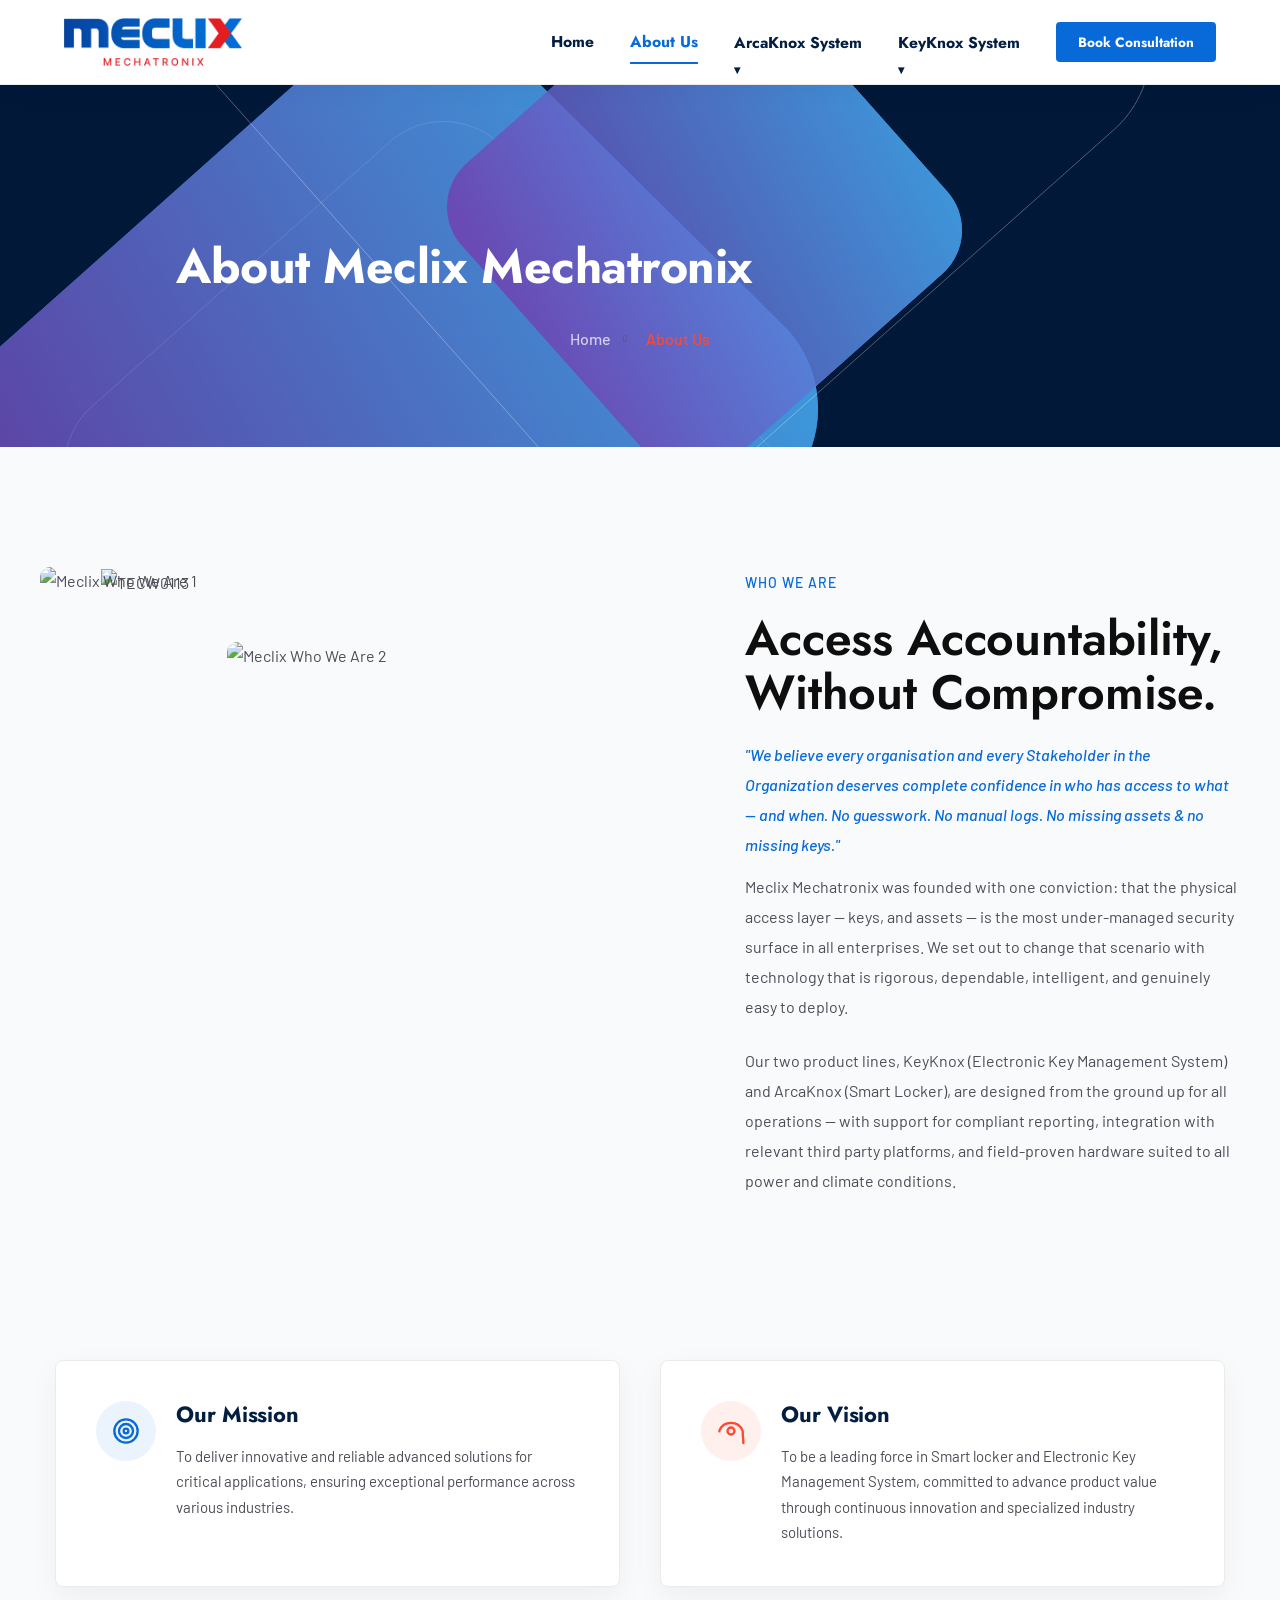
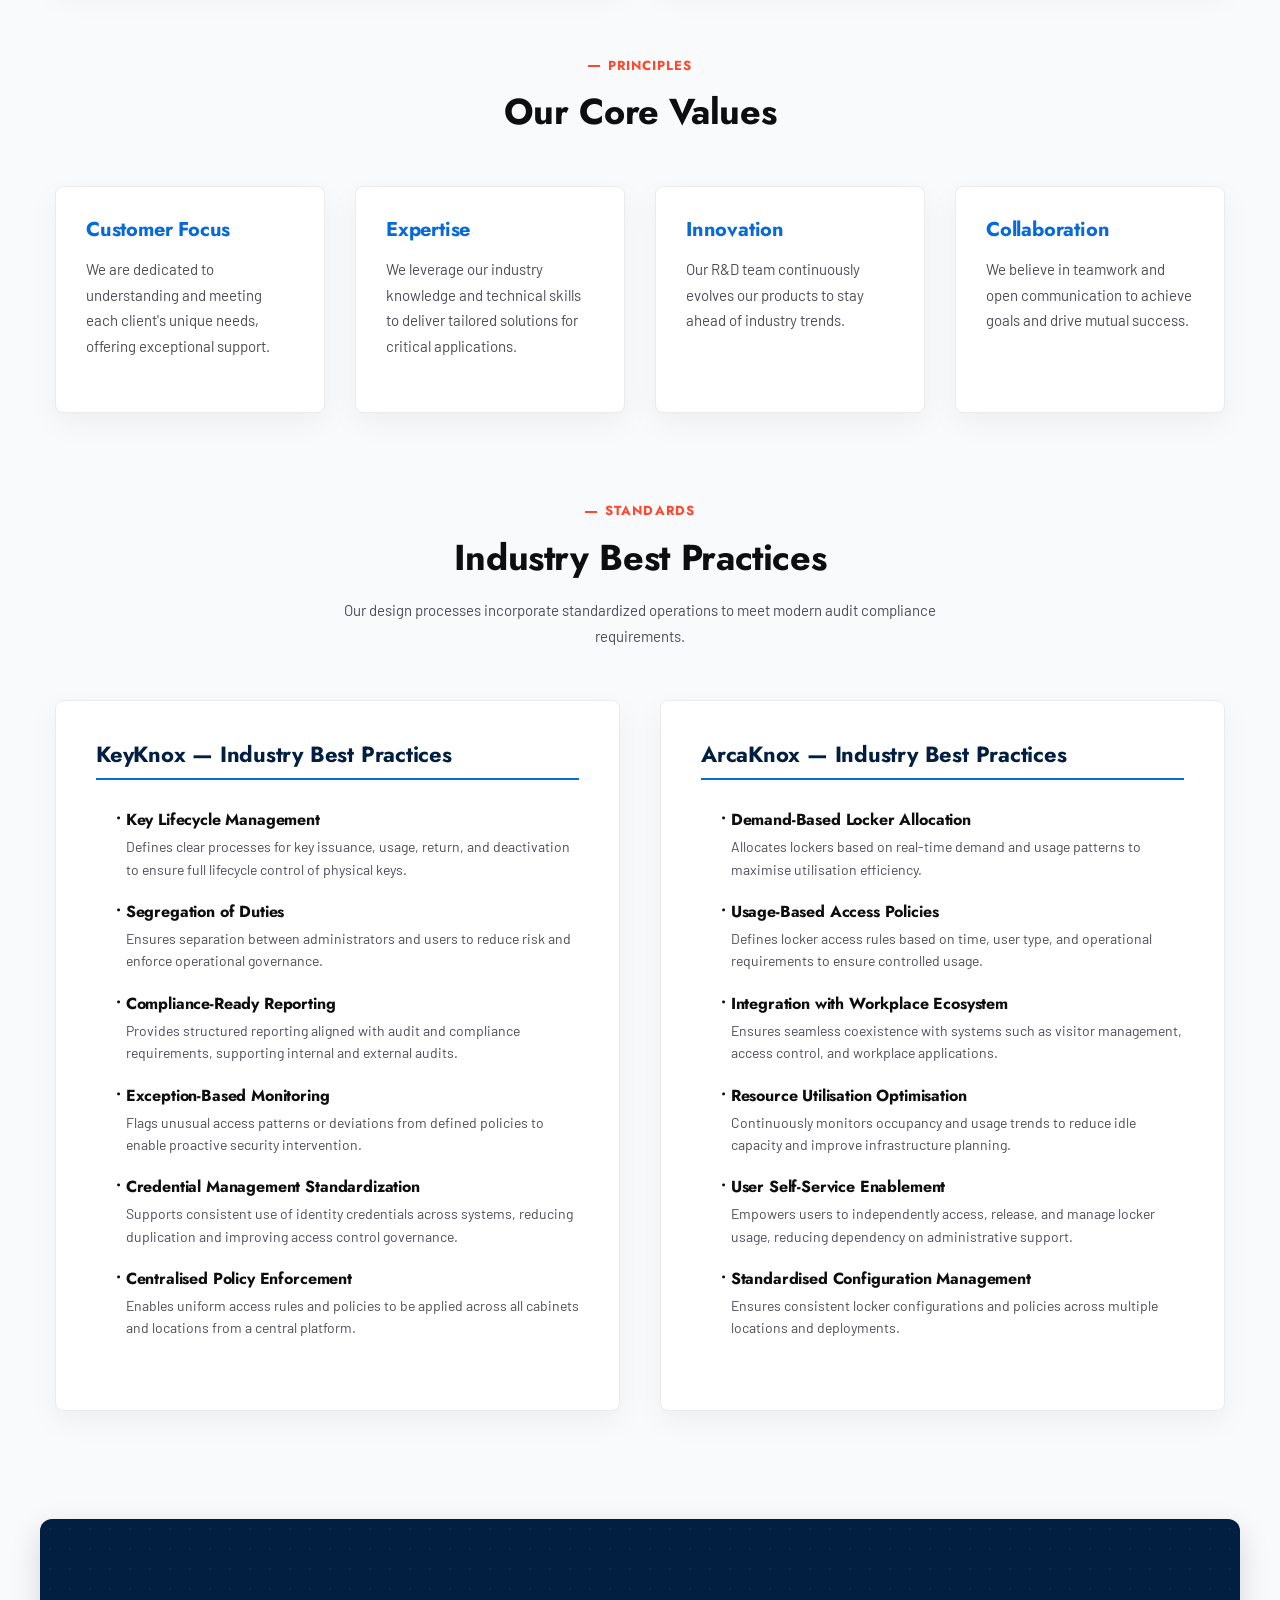
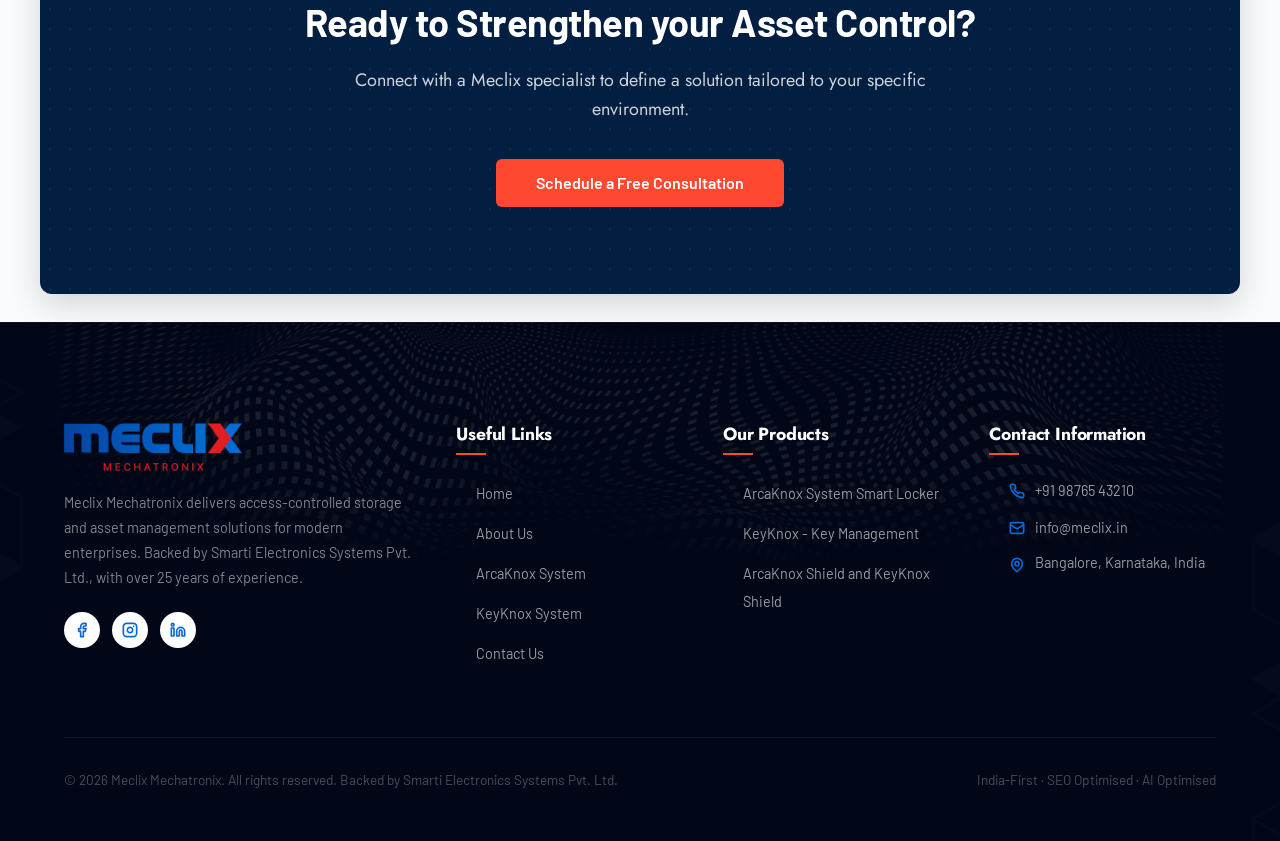
==== commit c70e9037: "feat: add automated script to manage and standardize website page footers" ====
--- a/about.html
+++ b/about.html
@@ -146,7 +146,7 @@
   <!-- ==========================================================================
        HEADER & NAVIGATION (Meclix Global consistent navbar)
        ========================================================================== -->
-      <header class="site-header" id="site-header">
+                              <header class="site-header" id="site-header">
     <div class="header-container">
       <a class="logo-link" href="index.html" style="display: inline-block; padding: 5px 0;">
         <img src="assets/images/new_logo.png" alt="Meclix Mechatronix" style="max-height: 48px; width: auto; display: block;">
@@ -177,7 +177,6 @@
             <li><a href="plant-maintenance.html">Plant & Maintenance</a></li>
           </ul>
         </div>
-        <a class="nav-link" href="software.html">Software & Specs</a>
         <div class="nav-cta">
           <button class="btn btn-primary btn-sm btn-consultation-trigger">Book Consultation</button>
         </div>
@@ -459,7 +458,7 @@
                         <!-- Dot Grid Background Effect -->
                         <div style="position: absolute; top: 0; left: 0; right: 0; bottom: 0; background-image: radial-gradient(rgba(255, 255, 255, 0.08) 1.5px, transparent 1.5px); background-size: 20px 20px; opacity: 0.7; pointer-events: none;"></div>
                         <div style="position: relative; z-index: 2;">
-                          <h2 style="font-family: 'Barlow', sans-serif; font-size: 38px; font-weight: 700; color: #ffffff; margin-bottom: 20px; letter-spacing: -0.5px;">Ready to Strengthen your Access Control?</h2>
+                          <h2 style="font-family: 'Barlow', sans-serif; font-size: 38px; font-weight: 700; color: #ffffff; margin-bottom: 20px; letter-spacing: -0.5px;">Ready to Strengthen your Asset Control?</h2>
                           <p style="font-family: 'Jost', sans-serif; font-size: 18px; color: rgba(255, 255, 255, 0.8); max-width: 650px; margin: 0 auto 35px auto; line-height: 1.6;">Connect with a Meclix specialist to define a solution tailored to your specific environment.</p>
                           <div>
                             <a class="techwix-btn style-1 btn-consultation-trigger" href="javascript:void(0);" style="padding: 16px 40px; font-size: 16px; font-weight: 600; border-radius: 6px; display: inline-block; background-color: #ff4830; color: #ffffff; text-decoration: none;">Schedule a Free Consultation</a>
@@ -469,106 +468,7 @@
                     </div>
                   </div>
 
-                  <!-- ==========================================
-                       SECTION 4: WORLD EXPERT TEAM (SLIDER)
-                       ========================================== -->
-                  <div class="elementor-element elementor-element-fa702c7 e-flex e-con-boxed e-con e-parent" data-id="fa702c7" data-element_type="container" data-e-type="container" data-settings="{&quot;background_background&quot;:&quot;classic&quot;}" style="background-color: transparent !important; background-image: none !important; margin-bottom: 100px !important;">
-                    <div class="e-con-inner">
-                      <!-- Team Header -->
-                      <div class="elementor-element elementor-element-0823b01 elementor-invisible elementor-widget elementor-widget-custom-title-addons" data-id="0823b01" data-element_type="widget" data-e-type="widget" data-settings="{&quot;_animation&quot;:&quot;techwix--slide-up&quot;}" data-widget_type="custom-title-addons.default">
-                        <div class="elementor-widget-container">
-                          <div class="tpc-double_heading">
-                            <div class="dbl__subtitle"><span style="color: #ff4830 !important;">Our expert team</span></div>
-                            <h3 class="dbl__title-wrapper"><span class="dbl__title dbl-title_1" style="color: #0e0e0e !important;">We have world expert team</span></h3>
-                          </div>
-                        </div>
-                      </div>
-                      <!-- Swiper Slider Carousel -->
-                      <div class="elementor-element elementor-element-d04da5c elementor-widget elementor-widget-techwix-team-addons" data-id="d04da5c" data-element_type="widget" data-e-type="widget" data-widget_type="techwix-team-addons.default">
-                        <div class="elementor-widget-container">
-                          <div class="techwix_team_wrapper techwix-pagination techwix-navigation" data-settings="{&quot;infinite_loop&quot;:true,&quot;autoplay&quot;:false,&quot;autoplay_speed&quot;:0,&quot;display_columns&quot;:4,&quot;item_gap&quot;:0,&quot;center_slides&quot;:false,&quot;pause_on_hover&quot;:false,&quot;pause_on_interaction&quot;:false,&quot;display_columns_tablet&quot;:2,&quot;tablet_item_gap&quot;:20,&quot;center_slides_tablet&quot;:false,&quot;display_columns_mobile&quot;:1,&quot;mobile_item_gap&quot;:20,&quot;center_slides_mobile&quot;:false}">
-                            <div class="techwix-team-item swiper swiper-container padding-0">
-                              <div class="swiper-wrapper">
-                                <!-- Profile Card 1 -->
-                                <div class="swiper-slide">
-                                  <div class="techwix-single-team active-social">
-                                    <div class="team-image-wrap">
-                                      <a href="javascript:void(0);"><div class="team-image"><img loading="lazy" decoding="async" width="326" height="423" src="https://thepixelcurve.com/wp/techwix/wp-content/uploads/2024/05/TECW0030.jpg" class="attachment-large size-large wp-image-640" alt="Andrew Max Fetcher" srcset="https://thepixelcurve.com/wp/techwix/wp-content/uploads/2024/05/TECW0030.jpg 326w, https://thepixelcurve.com/wp/techwix/wp-content/uploads/2024/05/TECW0030-231x300.jpg 231w" sizes="(max-width: 326px) 100vw, 326px" /></div></a>
-                                    </div>
-                                    <div class="team-content">
-                                      <a href="javascript:void(0);"><h6 class="team-name">Andrew Max<br> Fetcher</h6></a>
-                                      <span class="team-degree">CEO ,Techwix</span>
-                                      <div class="team-social">
-                                        <a href="https://www.facebook.com" class="social-link"><i class="flaticon-facebook-logo" aria-hidden="true"></i></a>
-                                        <a href="https://www.twitter.com" class="social-link"><i class="flaticon-twitter" aria-hidden="true"></i></a>
-                                        <a href="https://www.linkedin.com" class="social-link"><i class="flaticon-linkedin" aria-hidden="true"></i></a>
-                                        <a href="https://www.youtube.com" class="social-link"><i class="flaticon-youtube" aria-hidden="true"></i></a>
-                                      </div>
-                                    </div>
-                                  </div>
-                                </div>
-                                <!-- Profile Card 2 -->
-                                <div class="swiper-slide">
-                                  <div class="techwix-single-team active-social">
-                                    <div class="team-image-wrap">
-                                      <a href="javascript:void(0);"><div class="team-image"><img loading="lazy" decoding="async" width="327" height="423" src="https://thepixelcurve.com/wp/techwix/wp-content/uploads/2024/05/TECW0033.jpg" class="attachment-large size-large wp-image-642" alt="Arnold human" srcset="https://thepixelcurve.com/wp/techwix/wp-content/uploads/2024/05/TECW0033.jpg 327w, https://thepixelcurve.com/wp/techwix/wp-content/uploads/2024/05/TECW0033-232x300.jpg 232w" sizes="(max-width: 327px) 100vw, 327px" /></div></a>
-                                    </div>
-                                    <div class="team-content">
-                                      <a href="javascript:void(0);"><h6 class="team-name"> Arnold <br> human</h6></a>
-                                      <span class="team-degree">Chairman, CFO</span>
-                                      <div class="team-social">
-                                        <a href="https://www.facebook.com" class="social-link"><i class="flaticon-facebook-logo" aria-hidden="true"></i></a>
-                                        <a href="https://www.twitter.com" class="social-link"><i class="flaticon-twitter" aria-hidden="true"></i></a>
-                                        <a href="https://www.linkedin.com" class="social-link"><i class="flaticon-linkedin" aria-hidden="true"></i></a>
-                                        <a href="https://www.youtube.com" class="social-link"><i class="flaticon-youtube" aria-hidden="true"></i></a>
-                                      </div>
-                                    </div>
-                                  </div>
-                                </div>
-                                <!-- Profile Card 3 -->
-                                <div class="swiper-slide">
-                                  <div class="techwix-single-team active-social">
-                                    <div class="team-image-wrap">
-                                      <a href="javascript:void(0);"><div class="team-image"><img loading="lazy" decoding="async" width="327" height="423" src="https://thepixelcurve.com/wp/techwix/wp-content/uploads/2024/05/TECW0031.jpg" class="attachment-large size-large wp-image-641" alt="Mike Holder" srcset="https://thepixelcurve.com/wp/techwix/wp-content/uploads/2024/05/TECW0031.jpg 327w, https://thepixelcurve.com/wp/techwix/wp-content/uploads/2024/05/TECW0031-232x300.jpg 232w" sizes="(max-width: 327px) 100vw, 327px" /></div></a>
-                                    </div>
-                                    <div class="team-content">
-                                      <a href="javascript:void(0);"><h6 class="team-name">Mike<br> Holder</h6></a>
-                                      <span class="team-degree">Director, Apple</span>
-                                      <div class="team-social">
-                                        <a href="https://www.facebook.com" class="social-link"><i class="flaticon-facebook-logo" aria-hidden="true"></i></a>
-                                        <a href="https://www.twitter.com" class="social-link"><i class="flaticon-twitter" aria-hidden="true"></i></a>
-                                        <a href="https://www.linkedin.com" class="social-link"><i class="flaticon-linkedin" aria-hidden="true"></i></a>
-                                        <a href="https://www.youtube.com" class="social-link"><i class="flaticon-youtube" aria-hidden="true"></i></a>
-                                      </div>
-                                    </div>
-                                  </div>
-                                </div>
-                                <!-- Profile Card 4 -->
-                                <div class="swiper-slide">
-                                  <div class="techwix-single-team active-social">
-                                    <div class="team-image-wrap">
-                                      <a href="javascript:void(0);"><div class="team-image"><img loading="lazy" decoding="async" width="327" height="423" src="https://thepixelcurve.com/wp/techwix/wp-content/uploads/2024/05/TECW0034.jpg" class="attachment-large size-large wp-image-643" alt="Joakim Ken" srcset="https://thepixelcurve.com/wp/techwix/wp-content/uploads/2024/05/TECW0034.jpg 327w, https://thepixelcurve.com/wp/techwix/wp-content/uploads/2024/05/TECW0034-232x300.jpg 232w" sizes="(max-width: 327px) 100vw, 327px" /></div></a>
-                                    </div>
-                                    <div class="team-content">
-                                      <a href="javascript:void(0);"><h6 class="team-name">Joakim<br> Ken</h6></a>
-                                      <span class="team-degree">Manager, Space</span>
-                                      <div class="team-social">
-                                        <a href="https://www.facebook.com" class="social-link"><i class="flaticon-facebook-logo" aria-hidden="true"></i></a>
-                                        <a href="https://www.twitter.com" class="social-link"><i class="flaticon-twitter" aria-hidden="true"></i></a>
-                                        <a href="https://www.linkedin.com" class="social-link"><i class="flaticon-linkedin" aria-hidden="true"></i></a>
-                                        <a href="https://www.youtube.com" class="social-link"><i class="flaticon-youtube" aria-hidden="true"></i></a>
-                                      </div>
-                                    </div>
-                                  </div>
-                                </div>
-                              </div>
-                            </div>
-                            <div class="team-pagination swiper-pagination"></div>
-                          </div>
-                        </div>
-                      </div>
-                    </div>
-                  </div>
+
 
 
                   
@@ -581,26 +481,21 @@
     </div>
 
   </main>
-
-
-  <!-- ==========================================================================
-       FOOTER (Consistent global footer matching keyknox, software, index)
-       ========================================================================== -->
-  <!-- ==========================================================================
-       FOOTER (Consistent global footer matching keyknox, lockers, software)
+    <!-- ==========================================================================
+       FOOTER
        ========================================================================== -->
   <footer class="site-footer">
     <div class="container">
       <div class="footer-grid">
         <div class="footer-brand">
-          <a href="index.html" class="logo-link" style="display: inline-block; margin-bottom: 20px;">
-            <img src="assets/images/new_logo.png" alt="Meclix Mechatronix" style="height: 48px; width: auto; max-height: 100%; display: block;">
-          </a>
+          <div class="logo-link" style="margin-bottom: 20px;">
+            <img src="assets/images/new_logo.png" alt="Meclix Mechatronix" style="max-height: 48px; width: auto; display: block;">
+          </div>
           <p>Meclix Mechatronix delivers access-controlled storage and asset management solutions for modern enterprises. Backed by Smarti Electronics Systems Pvt. Ltd., with over 25 years of experience.</p>
           <div class="footer-social-icons" style="margin-top: 20px; display: flex; gap: 12px;">
-            <a href="https://www.facebook.com" target="_blank" style="width: 36px; height: 36px; background: #ffffff; border-radius: 50%; display: flex; align-items: center; justify-content: center; color: var(--color-primary); transition: var(--transition-normal);"><svg xmlns="http://www.w3.org/2000/svg" width="16" height="16" viewBox="0 0 24 24" fill="none" stroke="currentColor" stroke-width="2.5" stroke-linecap="round" stroke-linejoin="round" class="lucide lucide-facebook"><path d="M18 2h-3a5 5 0 0 0-5 5v3H7v4h3v8h4v-8h3l1-4h-4V7a1 1 0 0 1 1-1h3z"/></svg></a>
-            <a href="https://www.instagram.com" target="_blank" style="width: 36px; height: 36px; background: #ffffff; border-radius: 50%; display: flex; align-items: center; justify-content: center; color: var(--color-primary); transition: var(--transition-normal);"><svg xmlns="http://www.w3.org/2000/svg" width="16" height="16" viewBox="0 0 24 24" fill="none" stroke="currentColor" stroke-width="2.5" stroke-linecap="round" stroke-linejoin="round" class="lucide lucide-instagram"><rect width="20" height="20" x="2" y="2" rx="5" ry="5"/><path d="M16 11.37A4 4 0 1 1 12.63 8 4 4 0 0 1 16 11.37z"/><line x1="17.5" x2="17.51" y1="6.5" y2="6.5"/></svg></a>
-            <a href="https://www.linkedin.com" target="_blank" style="width: 36px; height: 36px; background: #ffffff; border-radius: 50%; display: flex; align-items: center; justify-content: center; color: var(--color-primary); transition: var(--transition-normal);"><svg xmlns="http://www.w3.org/2000/svg" width="16" height="16" viewBox="0 0 24 24" fill="none" stroke="currentColor" stroke-width="2.5" stroke-linecap="round" stroke-linejoin="round" class="lucide lucide-linkedin"><path d="M16 8a6 6 0 0 1 6 6v7h-4v-7a2 2 0 0 0-2-2 2 2 0 0 0-2 2v7h-4v-7a6 6 0 0 1 6-6z"/><rect width="4" height="12" x="2" y="9"/><circle cx="4" cy="4" r="2"/></svg></a>
+            <a href="https://www.facebook.com" target="_blank" style="width: 36px; height: 36px; background: #ffffff; border-radius: 50%; display: flex; align-items: center; justify-content: center; color: #086ad8; transition: all 0.3s ease;"><svg xmlns="http://www.w3.org/2000/svg" width="16" height="16" viewBox="0 0 24 24" fill="none" stroke="currentColor" stroke-width="2.5" stroke-linecap="round" stroke-linejoin="round" class="lucide lucide-facebook"><path d="M18 2h-3a5 5 0 0 0-5 5v3H7v4h3v8h4v-8h3l1-4h-4V7a1 1 0 0 1 1-1h3z"/></svg></a>
+            <a href="https://www.instagram.com" target="_blank" style="width: 36px; height: 36px; background: #ffffff; border-radius: 50%; display: flex; align-items: center; justify-content: center; color: #086ad8; transition: all 0.3s ease;"><svg xmlns="http://www.w3.org/2000/svg" width="16" height="16" viewBox="0 0 24 24" fill="none" stroke="currentColor" stroke-width="2.5" stroke-linecap="round" stroke-linejoin="round" class="lucide lucide-instagram"><rect width="20" height="20" x="2" y="2" rx="5" ry="5"/><path d="M16 11.37A4 4 0 1 1 12.63 8 4 4 0 0 1 16 11.37z"/><line x1="17.5" x2="17.51" y1="6.5" y2="6.5"/></svg></a>
+            <a href="https://www.linkedin.com" target="_blank" style="width: 36px; height: 36px; background: #ffffff; border-radius: 50%; display: flex; align-items: center; justify-content: center; color: #086ad8; transition: all 0.3s ease;"><svg xmlns="http://www.w3.org/2000/svg" width="16" height="16" viewBox="0 0 24 24" fill="none" stroke="currentColor" stroke-width="2.5" stroke-linecap="round" stroke-linejoin="round" class="lucide lucide-linkedin"><path d="M16 8a6 6 0 0 1 6 6v7h-4v-7a2 2 0 0 0-2-2 2 2 0 0 0-2 2v7h-4v-7a6 6 0 0 1 6-6z"/><rect width="4" height="12" x="2" y="9"/><circle cx="4" cy="4" r="2"/></svg></a>
           </div>
         </div>
         <div class="footer-col">
@@ -610,23 +505,32 @@
             <li><a href="about.html">About Us</a></li>
             <li><a href="lockers.html">ArcaKnox System</a></li>
             <li><a href="keyknox.html">KeyKnox System</a></li>
-            <li><a href="about.html">Contact Us</a></li>
+            <li><a href="javascript:void(0);" class="btn-consultation-trigger">Contact Us</a></li>
           </ul>
         </div>
         <div class="footer-col">
           <h5>Our Products</h5>
           <ul class="footer-links">
-            <li><a href="lockers.html">ArcaKnox System</a></li>
+            <li><a href="lockers.html">ArcaKnox System Smart Locker</a></li>
             <li><a href="keyknox.html">KeyKnox - Key Management</a></li>
-            <li><a href="software.html">Unified Management Platform</a></li>
+            <li><a href="software.html">ArcaKnox Shield and KeyKnox Shield</a></li>
           </ul>
         </div>
         <div class="footer-col">
           <h5>Contact Information</h5>
-          <ul class="footer-links" style="display: flex; flex-direction: column; gap: 14px;">
-            <li style="display: flex; align-items: center; gap: 10px; font-size: 0.9rem; color: #ffffff;"><svg xmlns="http://www.w3.org/2000/svg" width="16" height="16" viewBox="0 0 24 24" fill="none" stroke="var(--color-primary)" stroke-width="2.5" stroke-linecap="round" stroke-linejoin="round" class="lucide lucide-phone"><path d="M22 16.92v3a2 2 0 0 1-2.18 2 19.79 19.79 0 0 1-8.63-3.07 19.5 19.5 0 0 1-6-6 19.79 19.79 0 0 1-3.07-8.67A2 2 0 0 1 4.11 2h3a2 2 0 0 1 2 1.72 12.84 12.84 0 0 0 .7 2.81 2 2 0 0 1-.45 2.11L8.09 9.91a16 16 0 0 0 6 6l1.27-1.27a2 2 0 0 1 2.11-.45 12.84 12.84 0 0 0 2.81.7A2 2 0 0 1 22 16.92z"/></svg><a href="tel:+919876543210" style="color: #ffffff; text-decoration: none;">+91 98765 43210</a></li>
-            <li style="display: flex; align-items: center; gap: 10px; font-size: 0.9rem; color: #ffffff;"><svg xmlns="http://www.w3.org/2000/svg" width="16" height="16" viewBox="0 0 24 24" fill="none" stroke="var(--color-primary)" stroke-width="2.5" stroke-linecap="round" stroke-linejoin="round" class="lucide lucide-mail"><rect width="20" height="16" x="2" y="4" rx="2"/><path d="m22 7-8.97 5.7a1.94 1.94 0 0 1-2.06 0L2 7"/></svg><a href="mailto:info@meclix.in" style="color: #ffffff; text-decoration: none;">info@meclix.in</a></li>
-            <li style="display: flex; align-items: center; gap: 10px; font-size: 0.9rem; color: #ffffff;"><svg xmlns="http://www.w3.org/2000/svg" width="16" height="16" viewBox="0 0 24 24" fill="none" stroke="var(--color-primary)" stroke-width="2.5" stroke-linecap="round" stroke-linejoin="round" class="lucide lucide-map-pin"><path d="M20 10c0 6-8 12-8 12s-8-6-8-12a8 8 0 0 1 16 0Z"/><circle cx="12" cy="10" r="3"/></svg><span style="color: #ffffff;">Bangalore, Karnataka, India</span></li>
+          <ul class="footer-links-contact" style="list-style: none;">
+            <li style="margin-bottom: 12px; display: flex; align-items: center; gap: 10px;">
+              <span style="color: #086ad8; display: flex; align-items: center; min-width: 16px;"><svg xmlns="http://www.w3.org/2000/svg" width="16" height="16" viewBox="0 0 24 24" fill="none" stroke="currentColor" stroke-width="2.5" stroke-linecap="round" stroke-linejoin="round" class="lucide lucide-phone"><path d="M22 16.92v3a2 2 0 0 1-2.18 2 19.79 19.79 0 0 1-8.63-3.07 19.5 19.5 0 0 1-6-6 19.79 19.79 0 0 1-3.07-8.67A2 2 0 0 1 4.11 2h3a2 2 0 0 1 2 1.72 12.84 12.84 0 0 0 .7 2.81 2 2 0 0 1-.45 2.11L8.09 9.91a16 16 0 0 0 6 6l1.27-1.27a2 2 0 0 1 2.11-.45 12.84 12.84 0 0 0 2.81.7A2 2 0 0 1 22 16.92z"/></svg></span>
+              <a href="tel:+919876543210" style="color: rgba(255, 255, 255, 0.6); font-size: 0.9rem;">+91 98765 43210</a>
+            </li>
+            <li style="margin-bottom: 12px; display: flex; align-items: center; gap: 10px;">
+              <span style="color: #086ad8; display: flex; align-items: center; min-width: 16px;"><svg xmlns="http://www.w3.org/2000/svg" width="16" height="16" viewBox="0 0 24 24" fill="none" stroke="currentColor" stroke-width="2.5" stroke-linecap="round" stroke-linejoin="round" class="lucide lucide-mail"><rect width="20" height="16" x="2" y="4" rx="2"/><path d="m22 7-8.97 5.7a1.94 1.94 0 0 1-2.06 0L2 7"/></svg></span>
+              <a href="mailto:info@meclix.in" style="color: rgba(255, 255, 255, 0.6); font-size: 0.9rem;">info@meclix.in</a>
+            </li>
+            <li style="margin-bottom: 12px; display: flex; align-items: start; gap: 10px;">
+              <span style="color: #086ad8; display: flex; align-items: center; min-width: 16px; margin-top: 4px;"><svg xmlns="http://www.w3.org/2000/svg" width="16" height="16" viewBox="0 0 24 24" fill="none" stroke="currentColor" stroke-width="2.5" stroke-linecap="round" stroke-linejoin="round" class="lucide lucide-map-pin"><path d="M20 10c0 6-8 12-8 12s-8-6-8-12a8 8 0 0 1 16 0Z"/><circle cx="12" cy="10" r="3"/></svg></span>
+              <a href="https://maps.google.com/?q=Bangalore,Karnataka,India" target="_blank" style="color: rgba(255, 255, 255, 0.6); font-size: 0.9rem; line-height: 1.4;">Bangalore, Karnataka, India</a>
+            </li>
           </ul>
         </div>
       </div>
@@ -697,10 +601,6 @@
       </div>
     </div>
   </div>
-
-  <!-- ==========================================================================
-       FOOTER JAVASCRIPT LIBRARIES & CONTROLLER LINKAGE
-       ========================================================================== -->
   <script type="text/javascript" src="assets/js/jquery.min.js" id="jquery-core-js"></script>
   <script type="text/javascript" src="assets/js/jquery-migrate.min.js" id="jquery-migrate-js"></script>
   <script type="text/javascript" src="assets/js/metisMenu.min.js" id="metismenu-js"></script>
--- a/index.css
+++ b/index.css
@@ -2614,3 +2614,70 @@
   margin-top: 0 !important;
 }
 
+/* ==========================================================================
+   SPECIFICATIONS TAB SYSTEM (Locker & Cabinet Pages)
+   ========================================================================== */
+.specs-tabs-wrapper {
+  margin-top: 50px;
+  width: 100%;
+}
+
+.specs-tab-nav {
+  display: flex;
+  justify-content: center;
+  gap: 10px;
+  background: var(--bg-shade, #f5f5f5);
+  padding: 6px;
+  border-radius: 6px;
+  border: 1px solid var(--border-light);
+  margin: 0 auto 30px auto;
+  max-width: 400px;
+}
+
+.specs-tab-btn {
+  flex: 1;
+  background: transparent;
+  border: none;
+  font-family: var(--font-primary, 'Jost', sans-serif);
+  font-size: 15px;
+  font-weight: 600;
+  color: var(--color-body);
+  padding: 10px 20px;
+  border-radius: 4px;
+  cursor: pointer;
+  transition: all var(--transition-normal);
+  text-align: center;
+}
+
+.specs-tab-btn:hover {
+  color: var(--color-primary);
+}
+
+.specs-tab-btn.active {
+  background: var(--color-primary);
+  color: #ffffff;
+}
+
+.specs-tab-content {
+  position: relative;
+}
+
+.specs-tab-pane {
+  display: none;
+  opacity: 0;
+  transform: translateY(10px);
+}
+
+.specs-tab-pane.active {
+  display: block;
+  animation: specsTabFadeIn 0.3s ease forwards;
+}
+
+@keyframes specsTabFadeIn {
+  to {
+    opacity: 1;
+    transform: translateY(0);
+  }
+}
+
+
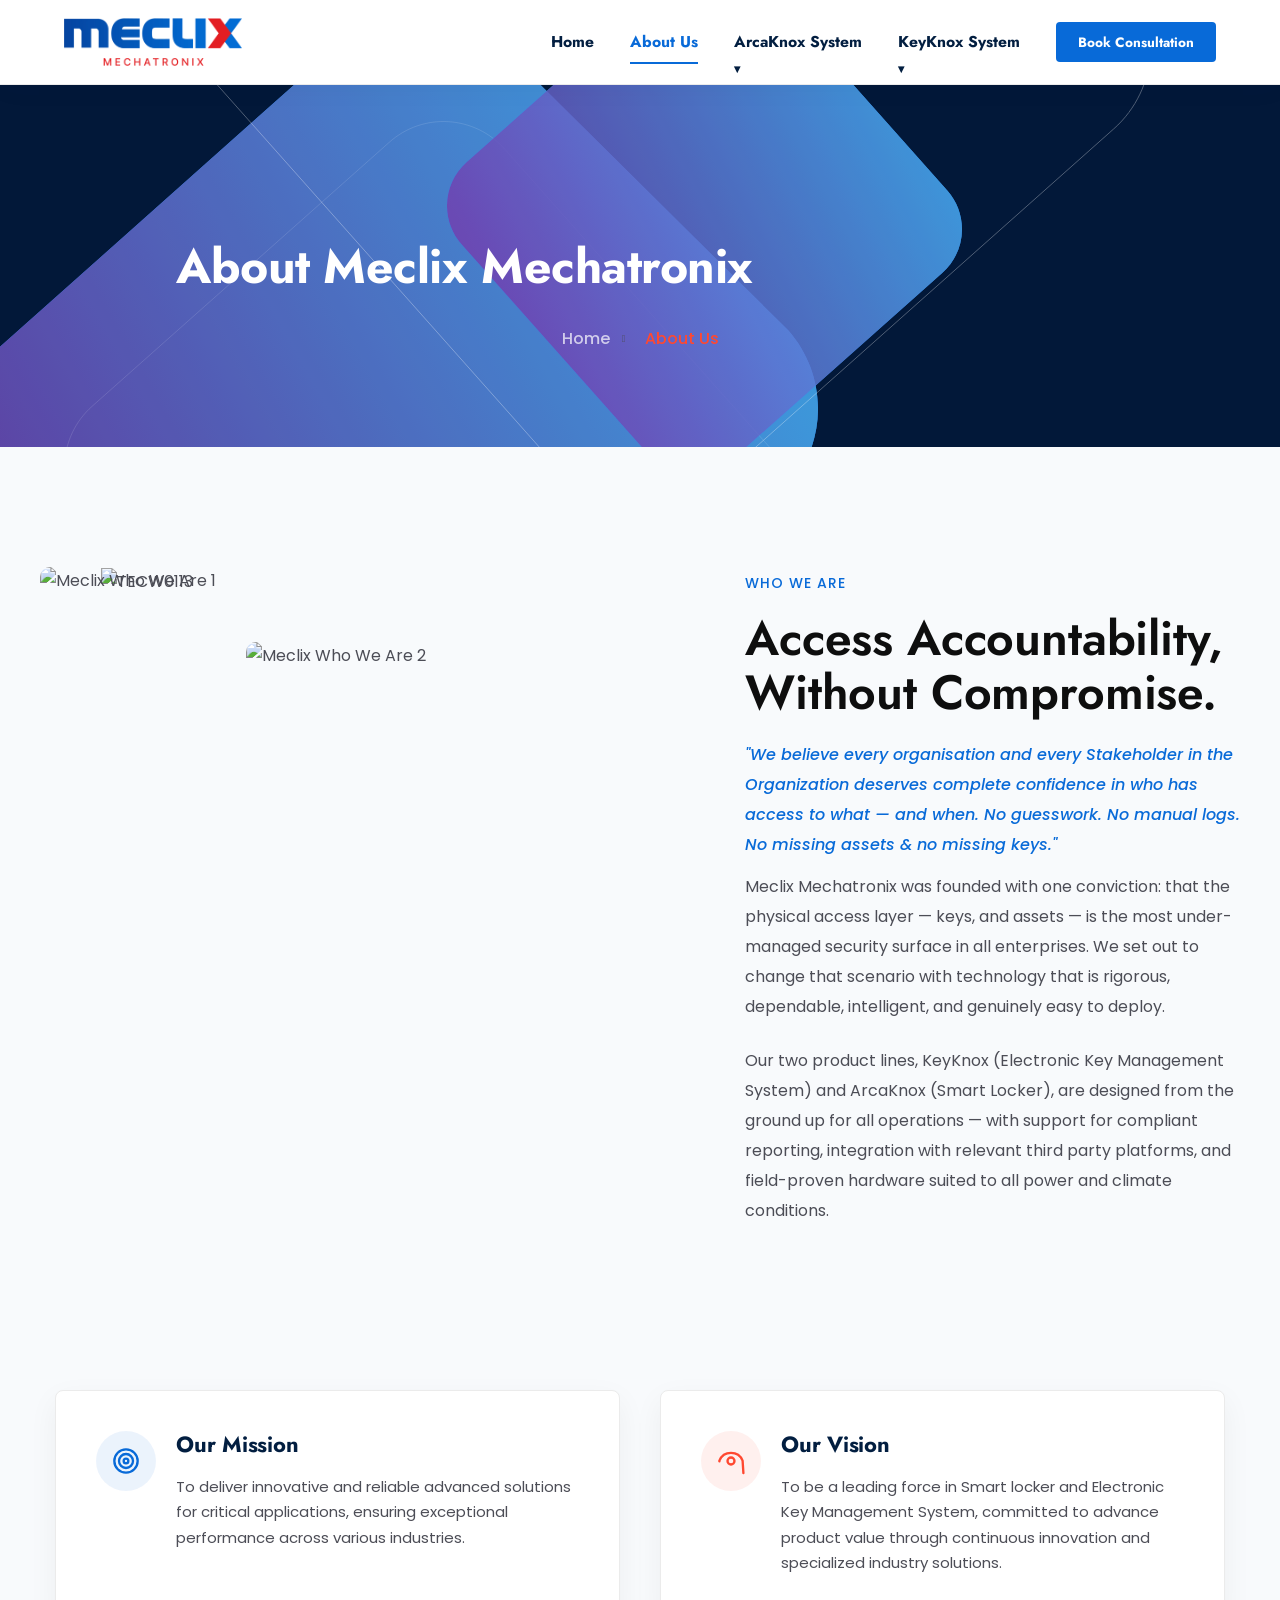
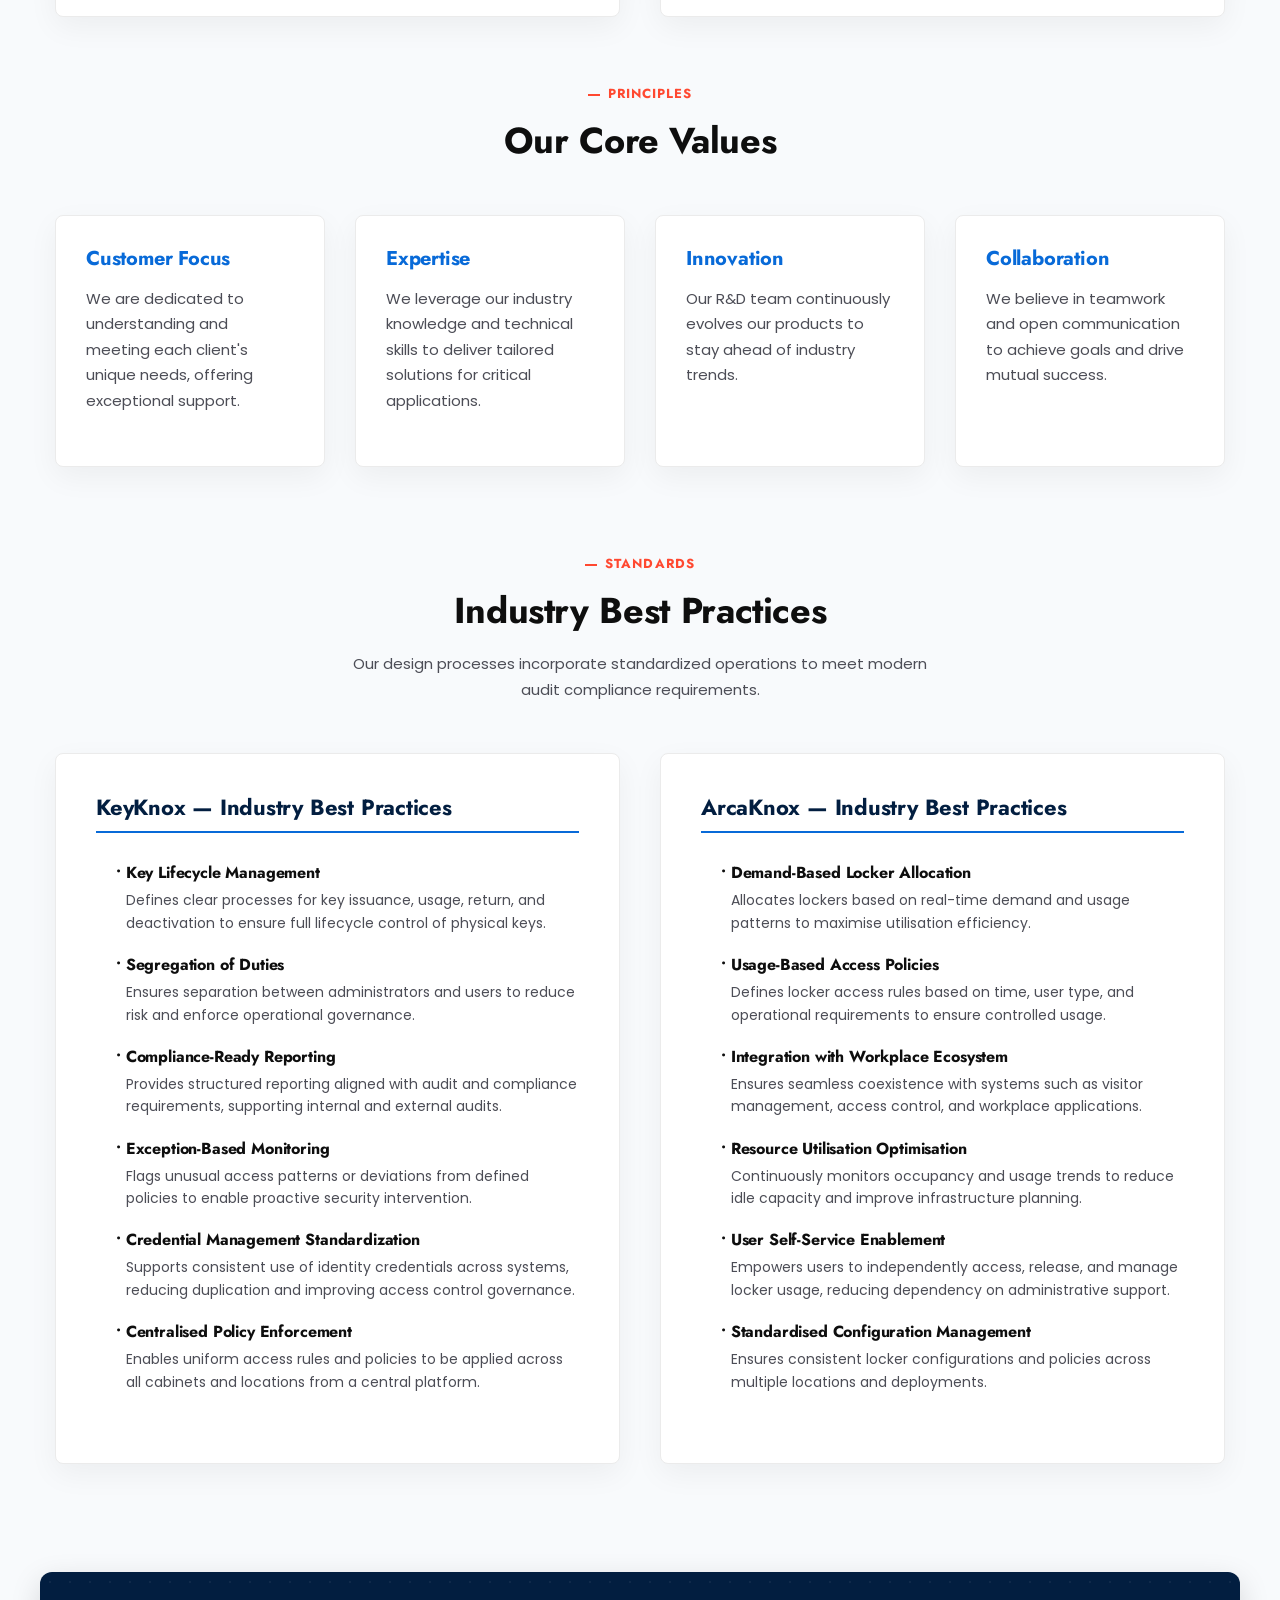
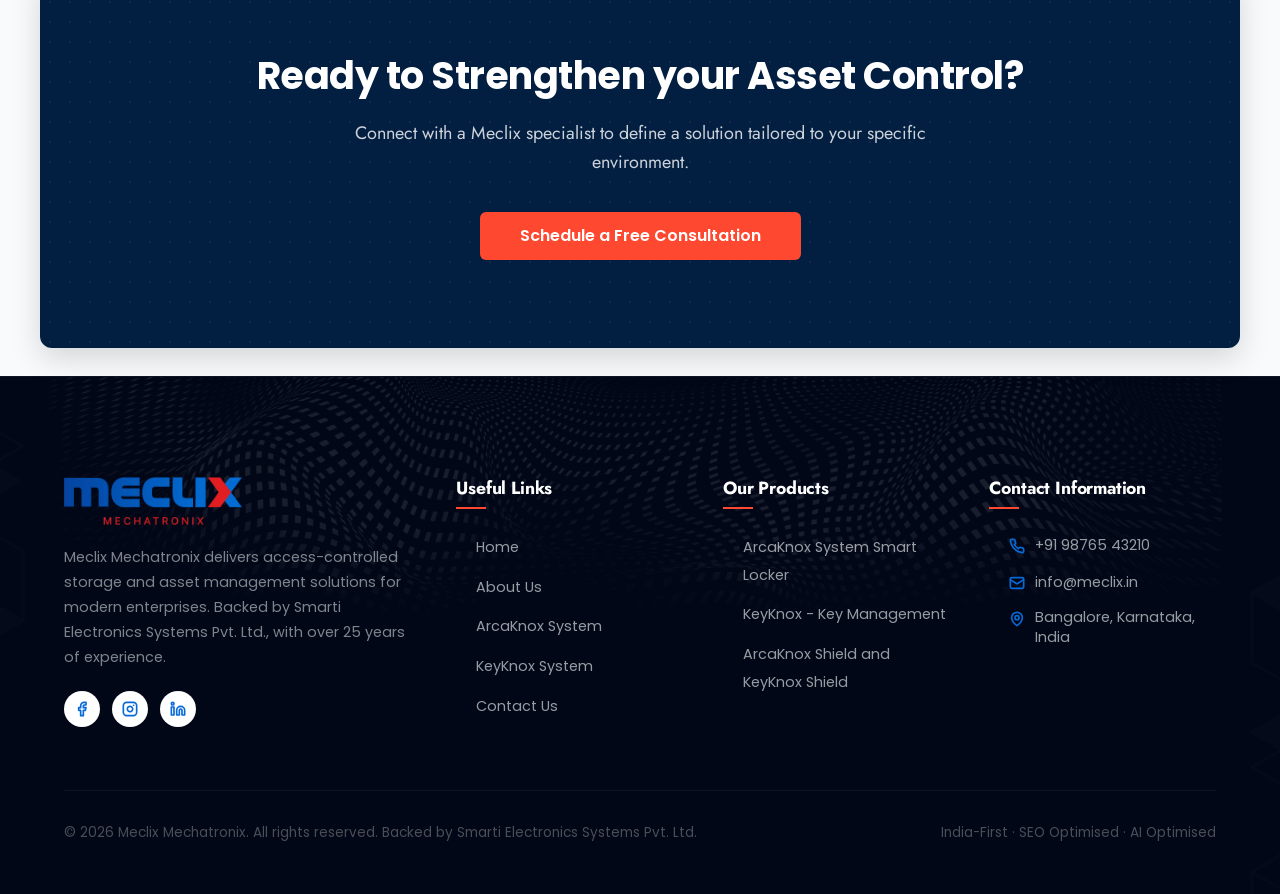
==== commit 64d8d936: "feat: initialize site assets and CSS stylesheets for project pages and layout components." ====
--- a/about.html
+++ b/about.html
@@ -15,7 +15,7 @@
   <link rel='stylesheet' id='woocommerce.css' href='assets/css/woocommerce.css' type='text/css' media='all' />
   <link rel='stylesheet' id='elementor-frontend-css' href='assets/css/custom-frontend.min.css' type='text/css' media='all' />
   <link rel='stylesheet' id='elementor-post-2651-css' href='assets/css/post-2651.css' type='text/css' media='all' />
-  <link rel='stylesheet' id='techwix-main-fonts-css' href='https://fonts.googleapis.com/css?family=Jost%3A300%2C400%2C500%2C600%2C700%2C800%7CBarlow%3A300%2C400%2C500%2C600%2C700%2C800&#038;subset=latin%2Clatin-ext&#038;ver=1.1.6' type='text/css' media='all' />
+  <link rel='stylesheet' id='techwix-main-fonts-css' href='https://fonts.googleapis.com/css?family=Jost%3A300%2C400%2C500%2C600%2C700%2C800%7CPoppins%3A300%2C400%2C500%2C600%2C700%2C800&#038;subset=latin%2Clatin-ext&#038;ver=1.1.6' type='text/css' media='all' />
   <link rel='stylesheet' id='techwix-flaticon-css' href='assets/css/flaticon_techwix.css' type='text/css' media='all' />
   <link rel='stylesheet' id='techwix-swiper-css' href='assets/css/swiper-bundle.min.css' type='text/css' media='all' />
   <link rel='stylesheet' id='techwix-main-css' href='assets/css/main.css' type='text/css' media='all' />
@@ -146,7 +146,7 @@
   <!-- ==========================================================================
        HEADER & NAVIGATION (Meclix Global consistent navbar)
        ========================================================================== -->
-                              <header class="site-header" id="site-header">
+                                  <header class="site-header" id="site-header">
     <div class="header-container">
       <a class="logo-link" href="index.html" style="display: inline-block; padding: 5px 0;">
         <img src="assets/images/new_logo.png" alt="Meclix Mechatronix" style="max-height: 48px; width: auto; display: block;">
@@ -458,7 +458,7 @@
                         <!-- Dot Grid Background Effect -->
                         <div style="position: absolute; top: 0; left: 0; right: 0; bottom: 0; background-image: radial-gradient(rgba(255, 255, 255, 0.08) 1.5px, transparent 1.5px); background-size: 20px 20px; opacity: 0.7; pointer-events: none;"></div>
                         <div style="position: relative; z-index: 2;">
-                          <h2 style="font-family: 'Barlow', sans-serif; font-size: 38px; font-weight: 700; color: #ffffff; margin-bottom: 20px; letter-spacing: -0.5px;">Ready to Strengthen your Asset Control?</h2>
+                          <h2 style="font-family: 'Poppins', sans-serif; font-size: 38px; font-weight: 700; color: #ffffff; margin-bottom: 20px; letter-spacing: -0.5px;">Ready to Strengthen your Asset Control?</h2>
                           <p style="font-family: 'Jost', sans-serif; font-size: 18px; color: rgba(255, 255, 255, 0.8); max-width: 650px; margin: 0 auto 35px auto; line-height: 1.6;">Connect with a Meclix specialist to define a solution tailored to your specific environment.</p>
                           <div>
                             <a class="techwix-btn style-1 btn-consultation-trigger" href="javascript:void(0);" style="padding: 16px 40px; font-size: 16px; font-weight: 600; border-radius: 6px; display: inline-block; background-color: #ff4830; color: #ffffff; text-decoration: none;">Schedule a Free Consultation</a>
--- a/index.css
+++ b/index.css
@@ -1,11 +1,11 @@
-@import url('https://fonts.googleapis.com/css2?family=Jost:wght@300;400;500;600;700;800;900&family=Barlow:wght@300;400;500;600;700;800;900&family=JetBrains+Mono:wght@400;500&display=swap');
+@import url('https://fonts.googleapis.com/css2?family=Jost:wght@300;400;500;600;700;800;900&family=Poppins:wght@300;400;500;600;700;800;900&family=JetBrains+Mono:wght@400;500&display=swap');
 
 /* ==========================================================================
    OFFICIAL TECHWIX THEME STYLING SYSTEM
    ========================================================================== */
 :root {
   --font-primary: 'Jost', sans-serif;       /* Heading Font */
-  --font-secondary: 'Barlow', sans-serif;   /* Body Font */
+  --font-secondary: 'Poppins', sans-serif;   /* Body Font */
   --font-mono: 'JetBrains Mono', monospace;
 
   /* Official Techwix Theme Colors */
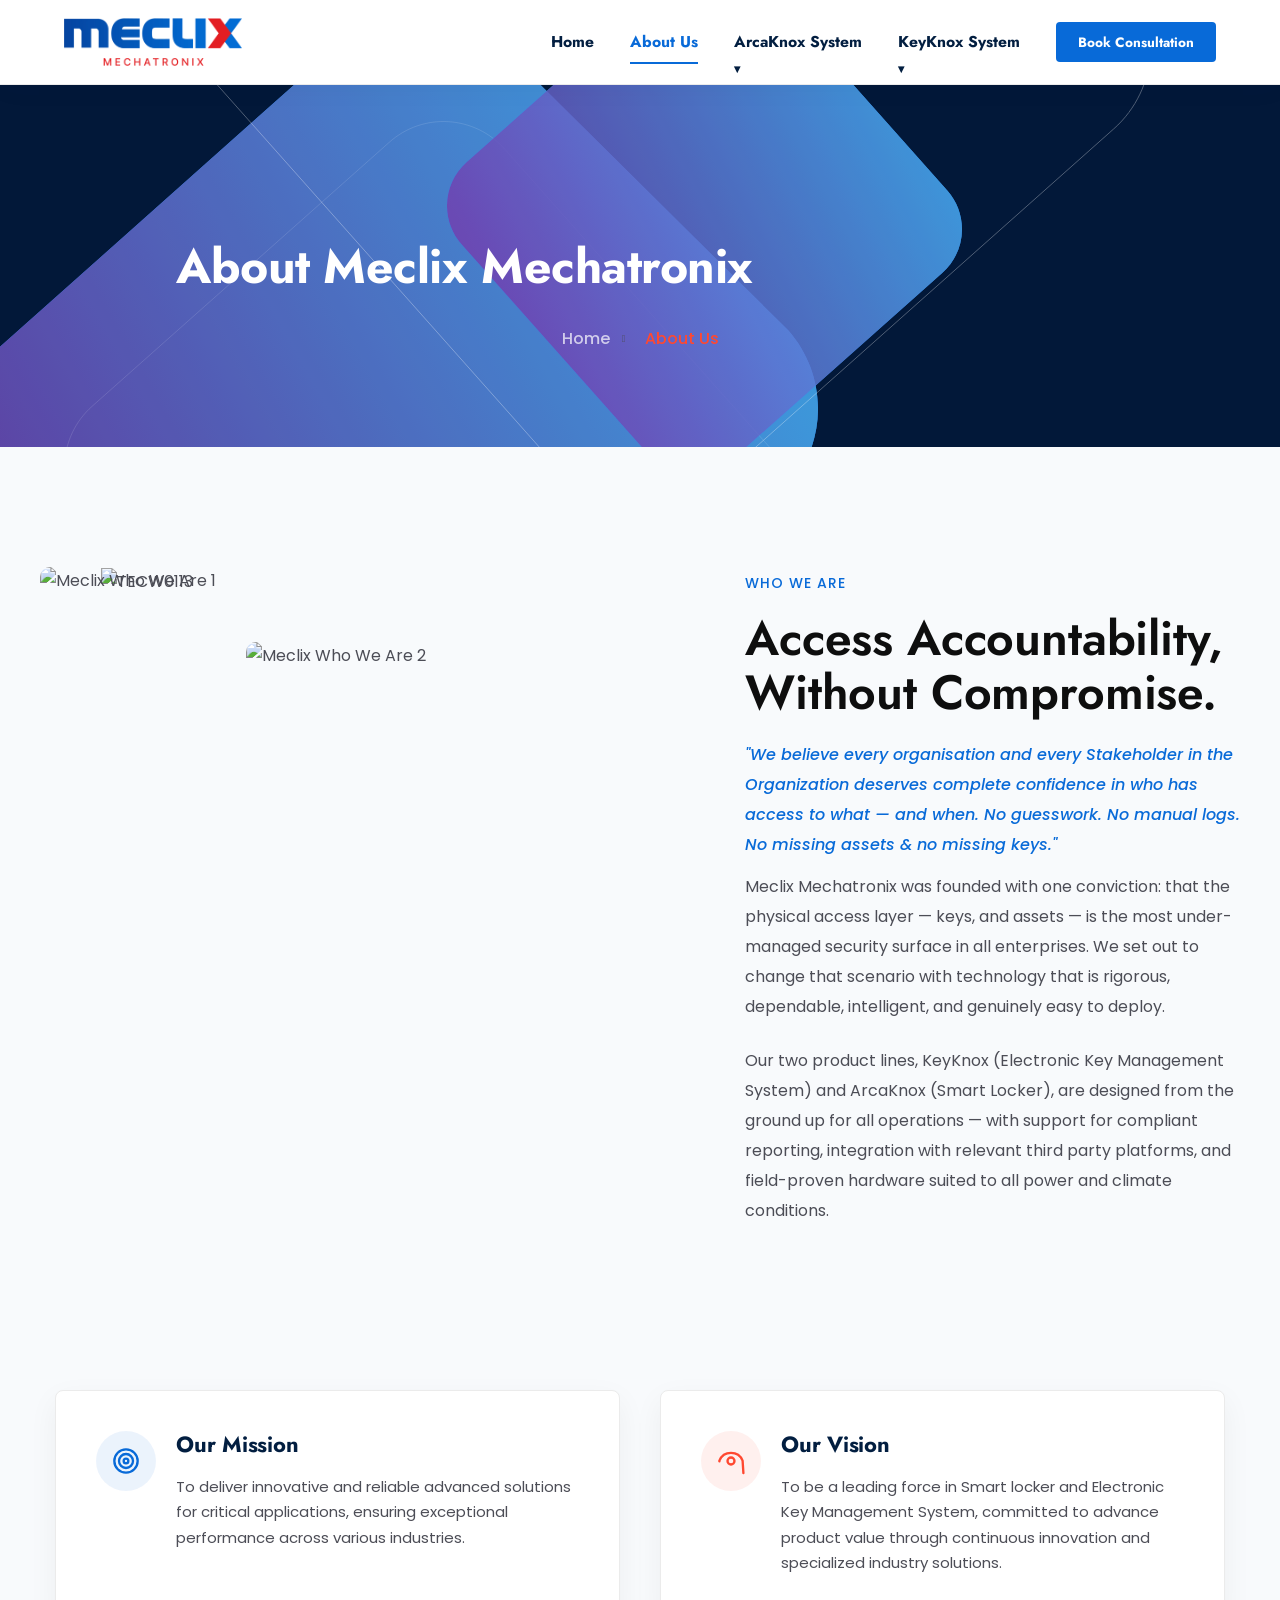
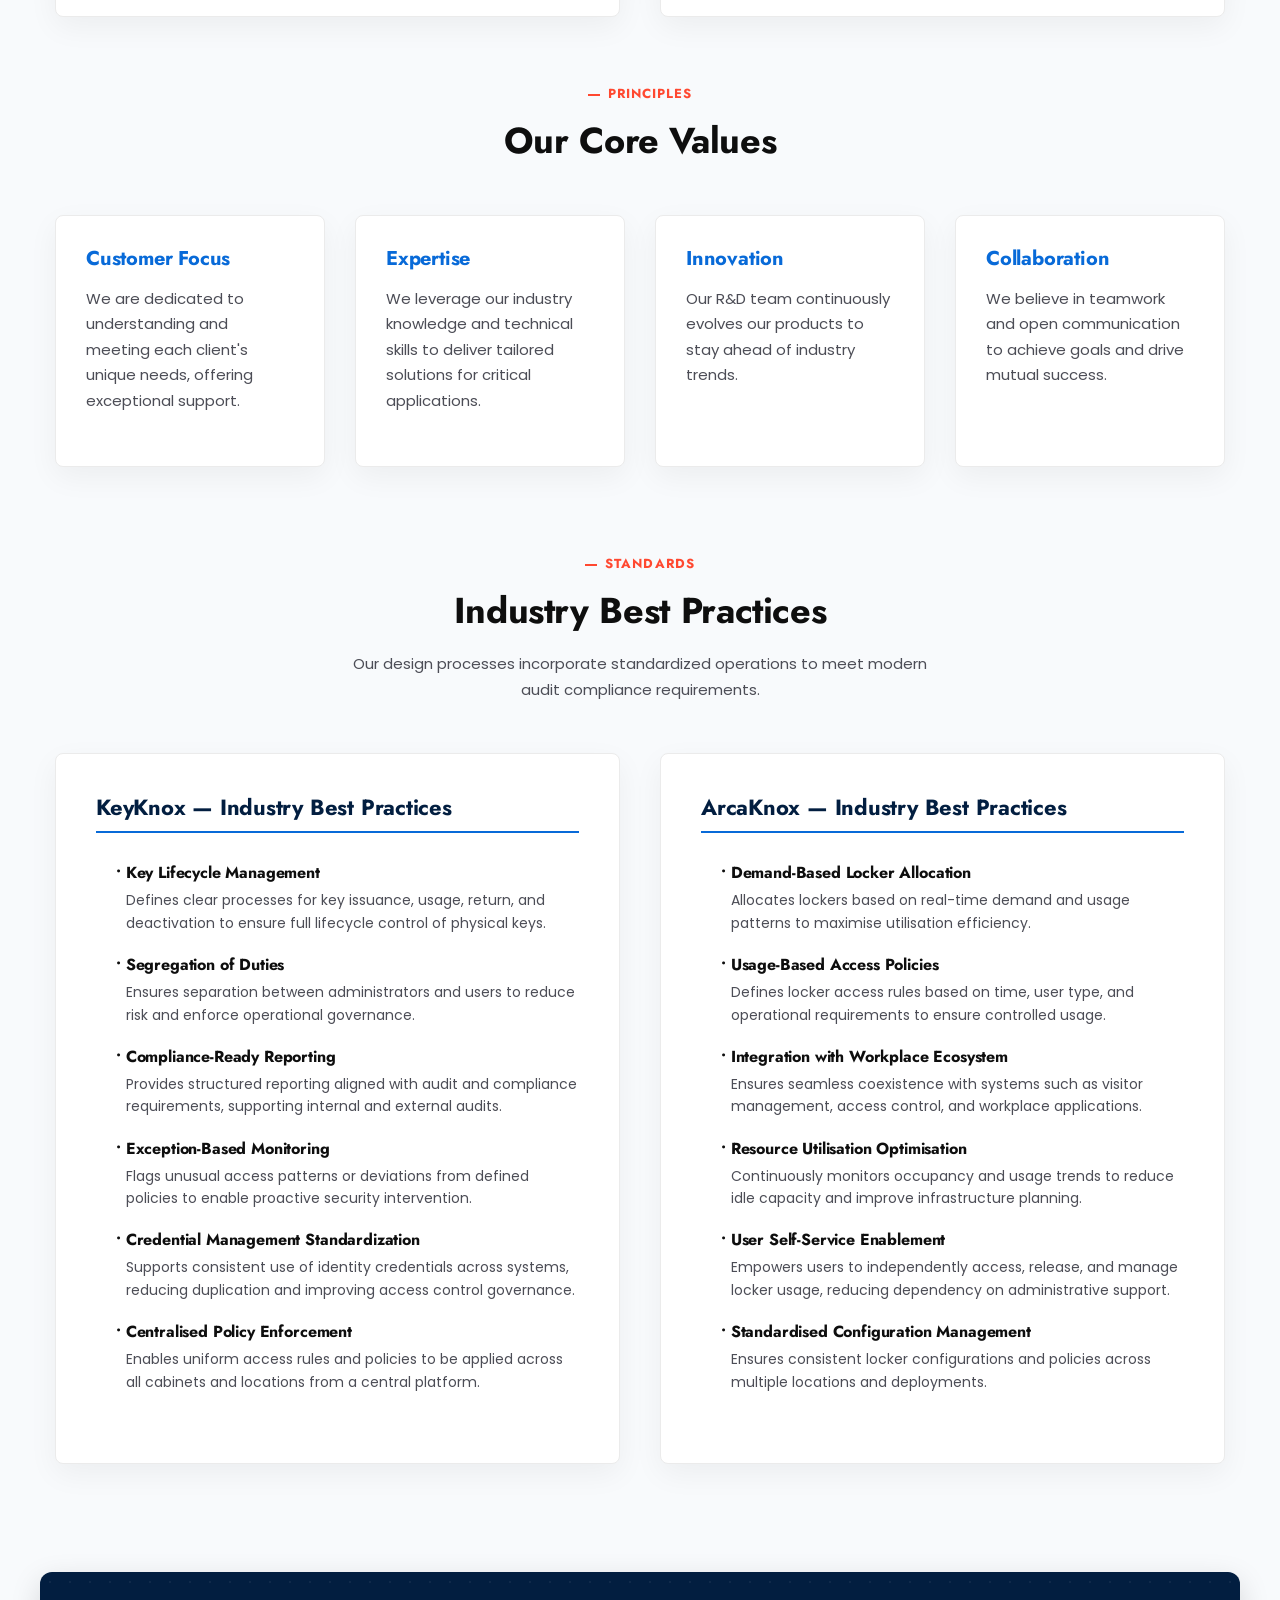
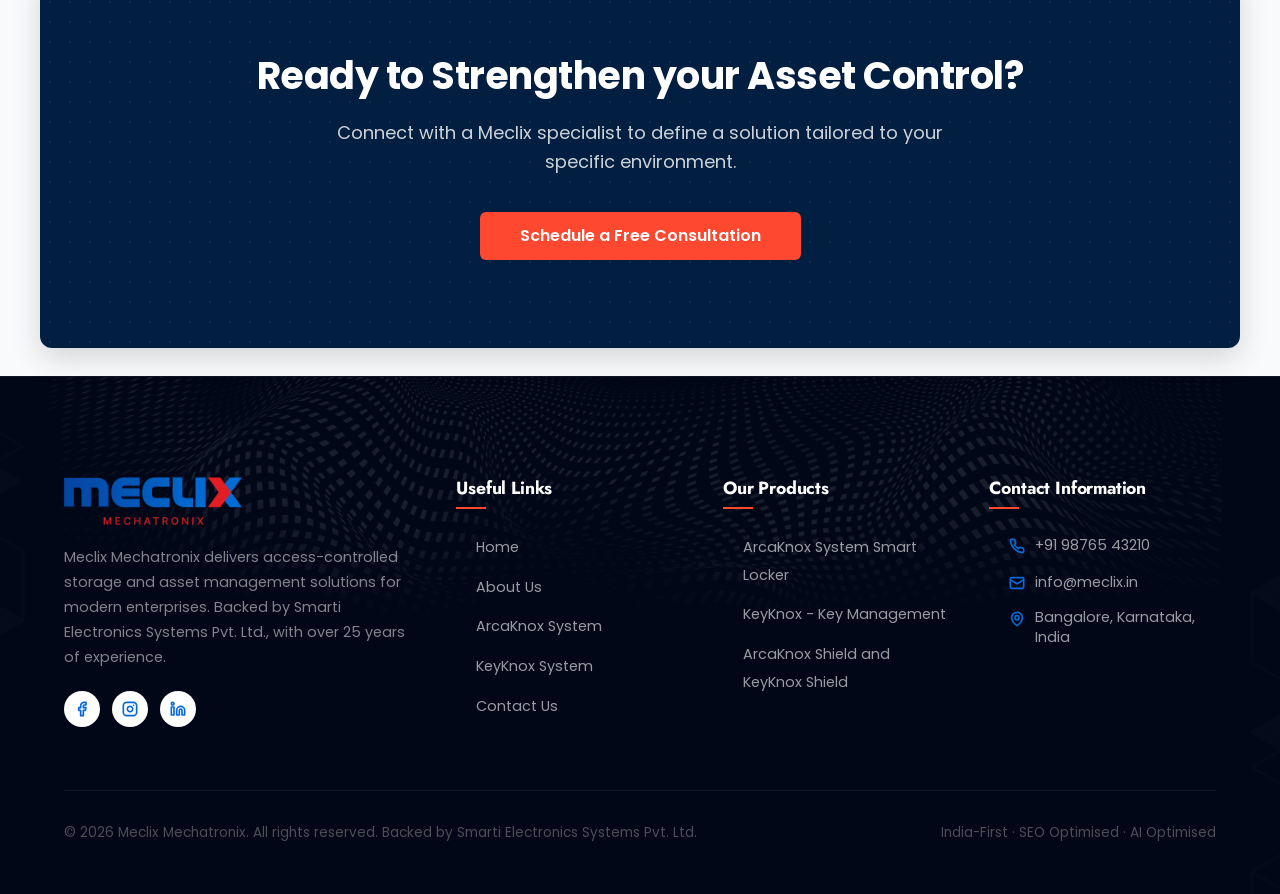
==== commit 914a7339: "feat: add theme stylesheet assets and update HTML structure for site pages" ====
--- a/about.html
+++ b/about.html
@@ -15,7 +15,7 @@
   <link rel='stylesheet' id='woocommerce.css' href='assets/css/woocommerce.css' type='text/css' media='all' />
   <link rel='stylesheet' id='elementor-frontend-css' href='assets/css/custom-frontend.min.css' type='text/css' media='all' />
   <link rel='stylesheet' id='elementor-post-2651-css' href='assets/css/post-2651.css' type='text/css' media='all' />
-  <link rel='stylesheet' id='techwix-main-fonts-css' href='https://fonts.googleapis.com/css?family=Jost%3A300%2C400%2C500%2C600%2C700%2C800%7CPoppins%3A300%2C400%2C500%2C600%2C700%2C800&#038;subset=latin%2Clatin-ext&#038;ver=1.1.6' type='text/css' media='all' />
+  <link rel='stylesheet' id='techwix-main-fonts-css' href='https://fonts.googleapis.com/css?family=Poppins%3A300%2C400%2C500%2C600%2C700%2C800&#038;subset=latin%2Clatin-ext&#038;ver=1.1.6' type='text/css' media='all' />
   <link rel='stylesheet' id='techwix-flaticon-css' href='assets/css/flaticon_techwix.css' type='text/css' media='all' />
   <link rel='stylesheet' id='techwix-swiper-css' href='assets/css/swiper-bundle.min.css' type='text/css' media='all' />
   <link rel='stylesheet' id='techwix-main-css' href='assets/css/main.css' type='text/css' media='all' />
@@ -146,7 +146,7 @@
   <!-- ==========================================================================
        HEADER & NAVIGATION (Meclix Global consistent navbar)
        ========================================================================== -->
-                                  <header class="site-header" id="site-header">
+                                      <header class="site-header" id="site-header">
     <div class="header-container">
       <a class="logo-link" href="index.html" style="display: inline-block; padding: 5px 0;">
         <img src="assets/images/new_logo.png" alt="Meclix Mechatronix" style="max-height: 48px; width: auto; display: block;">
@@ -459,7 +459,7 @@
                         <div style="position: absolute; top: 0; left: 0; right: 0; bottom: 0; background-image: radial-gradient(rgba(255, 255, 255, 0.08) 1.5px, transparent 1.5px); background-size: 20px 20px; opacity: 0.7; pointer-events: none;"></div>
                         <div style="position: relative; z-index: 2;">
                           <h2 style="font-family: 'Poppins', sans-serif; font-size: 38px; font-weight: 700; color: #ffffff; margin-bottom: 20px; letter-spacing: -0.5px;">Ready to Strengthen your Asset Control?</h2>
-                          <p style="font-family: 'Jost', sans-serif; font-size: 18px; color: rgba(255, 255, 255, 0.8); max-width: 650px; margin: 0 auto 35px auto; line-height: 1.6;">Connect with a Meclix specialist to define a solution tailored to your specific environment.</p>
+                          <p style="font-family: 'Mortane', 'Poppins', sans-serif; font-size: 18px; color: rgba(255, 255, 255, 0.8); max-width: 650px; margin: 0 auto 35px auto; line-height: 1.6;">Connect with a Meclix specialist to define a solution tailored to your specific environment.</p>
                           <div>
                             <a class="techwix-btn style-1 btn-consultation-trigger" href="javascript:void(0);" style="padding: 16px 40px; font-size: 16px; font-weight: 600; border-radius: 6px; display: inline-block; background-color: #ff4830; color: #ffffff; text-decoration: none;">Schedule a Free Consultation</a>
                           </div>
--- a/assets/css/post-2651.css
+++ b/assets/css/post-2651.css
@@ -1 +1 @@
-.elementor-2651 .elementor-element.elementor-element-d0f5ffc{--display:flex;--flex-direction:row;--container-widget-width:initial;--container-widget-height:100%;--container-widget-flex-grow:1;--container-widget-align-self:stretch;--flex-wrap-mobile:wrap;--gap:0px 100px;--row-gap:0px;--column-gap:100px;--overflow:hidden;--padding-top:20px;--padding-bottom:250px;--padding-left:0px;--padding-right:0px;}.elementor-2651 .elementor-element.elementor-element-89a7481{--display:flex;--flex-direction:row;--container-widget-width:initial;--container-widget-height:100%;--container-widget-flex-grow:1;--container-widget-align-self:stretch;--flex-wrap-mobile:wrap;--gap:30px 30px;--row-gap:30px;--column-gap:30px;--padding-top:0px;--padding-bottom:0px;--padding-left:0px;--padding-right:0px;}.elementor-2651 .elementor-element.elementor-element-4742c28 .techwix-animation-widget .techwix-animation-widget-color{background-color:#086ad8;height:80px;width:80px;}body:not(.rtl) .elementor-2651 .elementor-element.elementor-element-4742c28{left:10%;}body.rtl .elementor-2651 .elementor-element.elementor-element-4742c28{right:10%;}.elementor-2651 .elementor-element.elementor-element-4742c28{top:0%;z-index:0;}.elementor-2651 .elementor-element.elementor-element-4742c28 .techwix-animation-widget{z-index:0;opacity:1;display:flex;}.elementor-2651 .elementor-element.elementor-element-42cd6e3 img{border-radius:10px 10px 10px 10px;}.elementor-2651 .elementor-element.elementor-element-9fcd524 > .elementor-widget-container{margin:75px 0px 0px 0px;}.elementor-2651 .elementor-element.elementor-element-9fcd524 img{border-radius:10px 10px 10px 10px;}.elementor-2651 .elementor-element.elementor-element-08a940a{--display:flex;--flex-direction:column;--container-widget-width:100%;--container-widget-height:initial;--container-widget-flex-grow:0;--container-widget-align-self:initial;--flex-wrap-mobile:wrap;--padding-top:0px;--padding-bottom:0px;--padding-left:0px;--padding-right:0px;}.elementor-2651 .elementor-element.elementor-element-e654e8e .dbl__subtitle{text-align:left;font-size:14px;font-weight:500;text-transform:uppercase;line-height:30px;letter-spacing:1px;color:#086AD8;}.elementor-2651 .elementor-element.elementor-element-e654e8e .dbl__title-wrapper{text-align:left;}.elementor-2651 .elementor-element.elementor-element-e654e8e .dbl__title{font-size:48px;font-weight:600;line-height:54px;}.elementor-2651 .elementor-element.elementor-element-e654e8e .tpc-double_heading .dbl__title-wrapper{margin:0px 0px 0px 0px;}.elementor-2651 .elementor-element.elementor-element-e654e8e .dbl__subtitle span:before{color:#0071dc;}.elementor-2651 .elementor-element.elementor-element-a0e7864{font-size:16px;font-weight:400;line-height:30px;}.elementor-2651 .elementor-element.elementor-element-eb3a761{--display:flex;--flex-direction:row;--container-widget-width:initial;--container-widget-height:100%;--container-widget-flex-grow:1;--container-widget-align-self:stretch;--flex-wrap-mobile:wrap;--gap:40px 55px;--row-gap:40px;--column-gap:55px;--padding-top:0px;--padding-bottom:0px;--padding-left:0px;--padding-right:0px;}.elementor-2651 .elementor-element.elementor-element-43c3ede{--display:flex;--gap:5px 0px;--row-gap:5px;--column-gap:0px;--padding-top:0px;--padding-bottom:0px;--padding-left:0px;--padding-right:0px;}.elementor-2651 .elementor-element.elementor-element-fd8fe5b .dbl__subtitle{text-align:left;}.elementor-2651 .elementor-element.elementor-element-fd8fe5b .dbl__title-wrapper{text-align:left;}.elementor-2651 .elementor-element.elementor-element-fd8fe5b .dbl__title{font-size:18px;line-height:20px;}.elementor-2651 .elementor-element.elementor-element-fd8fe5b .tpc-double_heading .dbl__title-wrapper{margin:0px 0px 10px 0px;}.elementor-2651 .elementor-element.elementor-element-fd8fe5b .dbl-title_1{color:#0E0E0E;}.elementor-2651 .elementor-element.elementor-element-e94b4d5{font-size:16px;font-weight:400;line-height:30px;}.elementor-2651 .elementor-element.elementor-element-52100d7{--display:flex;--gap:5px 0px;--row-gap:5px;--column-gap:0px;--padding-top:0px;--padding-bottom:0px;--padding-left:0px;--padding-right:0px;}.elementor-2651 .elementor-element.elementor-element-a59caa0 .dbl__subtitle{text-align:left;}.elementor-2651 .elementor-element.elementor-element-a59caa0 .dbl__title-wrapper{text-align:left;}.elementor-2651 .elementor-element.elementor-element-a59caa0 .dbl__title{font-size:18px;line-height:20px;}.elementor-2651 .elementor-element.elementor-element-a59caa0 .tpc-double_heading .dbl__title-wrapper{margin:0px 0px 10px 0px;}.elementor-2651 .elementor-element.elementor-element-a59caa0 .dbl-title_1{color:#0E0E0E;}.elementor-2651 .elementor-element.elementor-element-370db2c{font-size:16px;font-weight:400;line-height:30px;}.elementor-2651 .elementor-element.elementor-element-06a0129{--display:flex;--flex-direction:column;--container-widget-width:calc( ( 1 - var( --container-widget-flex-grow ) ) * 100% );--container-widget-height:initial;--container-widget-flex-grow:0;--container-widget-align-self:initial;--flex-wrap-mobile:wrap;--align-items:center;--gap:0px 0px;--row-gap:0px;--column-gap:0px;--padding-top:0px;--padding-bottom:120px;--padding-left:0px;--padding-right:0px;}.elementor-2651 .elementor-element.elementor-element-06a0129:not(.elementor-motion-effects-element-type-background), .elementor-2651 .elementor-element.elementor-element-06a0129 > .elementor-motion-effects-container > .elementor-motion-effects-layer{background-color:#F8F8F8;background-image:url("https://thepixelcurve.com/wp/techwix/wp-content/uploads/2024/05/TECW0115.png");background-position:center center;background-repeat:no-repeat;background-size:cover;}.elementor-2651 .elementor-element.elementor-element-9110610{--display:grid;--e-con-grid-template-columns:repeat(4, 1fr);--e-con-grid-template-rows:repeat(1, 1fr);--grid-auto-flow:row;--overlay-opacity:1;--border-radius:10px 10px 10px 10px;--margin-top:-0130px;--margin-bottom:90px;--margin-left:0px;--margin-right:0px;--padding-top:90px;--padding-bottom:90px;--padding-left:90px;--padding-right:90px;}.elementor-2651 .elementor-element.elementor-element-9110610:not(.elementor-motion-effects-element-type-background), .elementor-2651 .elementor-element.elementor-element-9110610 > .elementor-motion-effects-container > .elementor-motion-effects-layer{background-color:transparent;background-image:linear-gradient(36deg, #7141B1F0 45%, #43BAFF 80%);}.elementor-2651 .elementor-element.elementor-element-9110610::before, .elementor-2651 .elementor-element.elementor-element-9110610 > .elementor-background-video-container::before, .elementor-2651 .elementor-element.elementor-element-9110610 > .e-con-inner > .elementor-background-video-container::before, .elementor-2651 .elementor-element.elementor-element-9110610 > .elementor-background-slideshow::before, .elementor-2651 .elementor-element.elementor-element-9110610 > .e-con-inner > .elementor-background-slideshow::before, .elementor-2651 .elementor-element.elementor-element-9110610 > .elementor-motion-effects-container > .elementor-motion-effects-layer::before{background-image:url("https://thepixelcurve.com/wp/techwix/wp-content/uploads/2024/05/TECW0114.png");--background-overlay:'';background-position:center center;background-repeat:no-repeat;background-size:cover;}.elementor-2651 .elementor-element.elementor-element-374821d .techwix-counter .elementor-counter-number-wrapper-no{text-align:center;margin-bottom:15px;}.elementor-2651 .elementor-element.elementor-element-374821d .techwix-counter .elementor-counter-title{text-align:center;}.elementor-2651 .elementor-element.elementor-element-374821d .elementor-counter-number-wrapper-no{color:#FFFFFF;font-family:"Barlow", Sans-serif;font-size:50px;font-weight:700;line-height:1;}.elementor-2651 .elementor-element.elementor-element-374821d .elementor-counter-title{color:#FFFFFF;font-size:16px;line-height:1;}.elementor-2651 .elementor-element.elementor-element-e96b23a .techwix-counter .elementor-counter-number-wrapper-no{text-align:center;margin-bottom:15px;}.elementor-2651 .elementor-element.elementor-element-e96b23a .techwix-counter .elementor-counter-title{text-align:center;}.elementor-2651 .elementor-element.elementor-element-e96b23a .elementor-counter-number-wrapper-no{color:#FFFFFF;font-family:"Barlow", Sans-serif;font-size:50px;font-weight:700;line-height:1;}.elementor-2651 .elementor-element.elementor-element-e96b23a .elementor-counter-title{color:#FFFFFF;font-size:16px;line-height:1;}.elementor-2651 .elementor-element.elementor-element-041cc89 .techwix-counter .elementor-counter-number-wrapper-no{text-align:center;margin-bottom:15px;}.elementor-2651 .elementor-element.elementor-element-041cc89 .techwix-counter .elementor-counter-title{text-align:center;}.elementor-2651 .elementor-element.elementor-element-041cc89 .elementor-counter-number-wrapper-no{color:#FFFFFF;font-family:"Barlow", Sans-serif;font-size:50px;font-weight:700;line-height:1;}.elementor-2651 .elementor-element.elementor-element-041cc89 .elementor-counter-title{color:#FFFFFF;font-size:16px;line-height:1;}.elementor-2651 .elementor-element.elementor-element-7ed9b3a .techwix-counter .elementor-counter-number-wrapper-no{text-align:center;margin-bottom:15px;}.elementor-2651 .elementor-element.elementor-element-7ed9b3a .techwix-counter .elementor-counter-title{text-align:center;}.elementor-2651 .elementor-element.elementor-element-7ed9b3a .elementor-counter-number-wrapper-no{color:#FFFFFF;font-family:"Barlow", Sans-serif;font-size:50px;font-weight:700;line-height:1;}.elementor-2651 .elementor-element.elementor-element-7ed9b3a .elementor-counter-title{color:#FFFFFF;font-size:16px;line-height:1;}.elementor-2651 .elementor-element.elementor-element-a85a52e{--display:flex;--align-items:center;--container-widget-width:calc( ( 1 - var( --container-widget-flex-grow ) ) * 100% );--margin-top:0px;--margin-bottom:70px;--margin-left:0px;--margin-right:0px;--padding-top:0px;--padding-bottom:0px;--padding-left:0px;--padding-right:0px;}.elementor-2651 .elementor-element.elementor-element-c984e65 .dbl__subtitle{text-align:center;font-size:14px;font-weight:500;text-transform:uppercase;line-height:30px;letter-spacing:1px;color:#086AD8;}.elementor-2651 .elementor-element.elementor-element-c984e65 .dbl__title-wrapper{text-align:center;}.elementor-2651 .elementor-element.elementor-element-c984e65 .dbl__title{font-size:48px;font-weight:600;line-height:54px;}.elementor-2651 .elementor-element.elementor-element-c984e65 .tpc-double_heading .dbl__title-wrapper{margin:0px 0px 0px 0px;}.elementor-2651 .elementor-element.elementor-element-c984e65 .dbl__subtitle span:before{color:#0071dc;}.elementor-2651 .elementor-element.elementor-element-47d4da0{--display:grid;--e-con-grid-template-columns:repeat(4, 1fr);--e-con-grid-template-rows:repeat(2, 1fr);--gap:25px 25px;--row-gap:25px;--column-gap:25px;--grid-auto-flow:row;--margin-top:0px;--margin-bottom:0px;--margin-left:0px;--margin-right:0px;--padding-top:0px;--padding-bottom:0px;--padding-left:0px;--padding-right:0px;}.elementor-2651 .elementor-element.elementor-element-4b348fa .techwix-service{background-color:#FFFFFF;}.elementor-2651 .elementor-element.elementor-element-4b348fa .techwix-service .service-content .service-title, .techwix-service.service-style-5 .service-text .service-title{font-weight:700;}.elementor-2651 .elementor-element.elementor-element-4b348fa .techwix-service .service-content .description{font-weight:400;}.elementor-2651 .elementor-element.elementor-element-b60de37 .techwix-service{background-color:#FFFFFF;}.elementor-2651 .elementor-element.elementor-element-b60de37 .techwix-service .service-content .service-title, .techwix-service.service-style-5 .service-text .service-title{font-weight:700;}.elementor-2651 .elementor-element.elementor-element-b60de37 .techwix-service .service-content .description{font-weight:400;}.elementor-2651 .elementor-element.elementor-element-047739f .techwix-service{background-color:#FFFFFF;}.elementor-2651 .elementor-element.elementor-element-047739f .techwix-service .service-content .service-title, .techwix-service.service-style-5 .service-text .service-title{font-weight:700;}.elementor-2651 .elementor-element.elementor-element-047739f .techwix-service .service-content .description{font-weight:400;}.elementor-2651 .elementor-element.elementor-element-06b9116 .techwix-service{background-color:#FFFFFF;}.elementor-2651 .elementor-element.elementor-element-06b9116 .techwix-service .service-content .service-title, .techwix-service.service-style-5 .service-text .service-title{font-weight:700;}.elementor-2651 .elementor-element.elementor-element-06b9116 .techwix-service .service-content .description{font-weight:400;}.elementor-2651 .elementor-element.elementor-element-29266ff .techwix-service{background-color:#FFFFFF;}.elementor-2651 .elementor-element.elementor-element-29266ff .techwix-service .service-content .service-title, .techwix-service.service-style-5 .service-text .service-title{font-weight:700;}.elementor-2651 .elementor-element.elementor-element-29266ff .techwix-service .service-content .description{font-weight:400;}.elementor-2651 .elementor-element.elementor-element-30cfb52 .techwix-service{background-color:#FFFFFF;}.elementor-2651 .elementor-element.elementor-element-30cfb52 .techwix-service .service-content .service-title, .techwix-service.service-style-5 .service-text .service-title{font-weight:700;}.elementor-2651 .elementor-element.elementor-element-30cfb52 .techwix-service .service-content .description{font-weight:400;}.elementor-2651 .elementor-element.elementor-element-c752144 .techwix-service{background-color:#FFFFFF;}.elementor-2651 .elementor-element.elementor-element-c752144 .techwix-service .service-content .service-title, .techwix-service.service-style-5 .service-text .service-title{font-weight:700;}.elementor-2651 .elementor-element.elementor-element-c752144 .techwix-service .service-content .description{font-weight:400;}.elementor-2651 .elementor-element.elementor-element-ffff86d .techwix-service{background-color:#FFFFFF;}.elementor-2651 .elementor-element.elementor-element-ffff86d .techwix-service .service-content .service-title, .techwix-service.service-style-5 .service-text .service-title{font-weight:700;}.elementor-2651 .elementor-element.elementor-element-ffff86d .techwix-service .service-content .description{font-weight:400;}.elementor-2651 .elementor-element.elementor-element-10bf1ac{--display:flex;--flex-direction:row;--container-widget-width:initial;--container-widget-height:100%;--container-widget-flex-grow:1;--container-widget-align-self:stretch;--flex-wrap-mobile:wrap;--gap:0px 120px;--row-gap:0px;--column-gap:120px;--padding-top:120px;--padding-bottom:120px;--padding-left:0px;--padding-right:0px;}.elementor-2651 .elementor-element.elementor-element-2ced8bb{--display:flex;--flex-direction:column;--container-widget-width:100%;--container-widget-height:initial;--container-widget-flex-grow:0;--container-widget-align-self:initial;--flex-wrap-mobile:wrap;--padding-top:0px;--padding-bottom:0px;--padding-left:0px;--padding-right:0px;}.elementor-2651 .elementor-element.elementor-element-323f852 .dbl__subtitle{text-align:left;}.elementor-2651 .elementor-element.elementor-element-323f852 .dbl__title-wrapper{text-align:left;}.elementor-2651 .elementor-element.elementor-element-323f852 .dbl__title{font-size:48px;font-weight:600;line-height:54px;}.elementor-2651 .elementor-element.elementor-element-323f852 .tpc-double_heading .dbl__title-wrapper{margin:0px 0px 0px 0px;}.elementor-2651 .elementor-element.elementor-element-4ab98a5 > .elementor-widget-container{padding:0px 0px 10px 0px;}.elementor-2651 .elementor-element.elementor-element-4ab98a5 .elementor-icon-list-items:not(.elementor-inline-items) .elementor-icon-list-item:not(:last-child){padding-block-end:calc(10px/2);}.elementor-2651 .elementor-element.elementor-element-4ab98a5 .elementor-icon-list-items:not(.elementor-inline-items) .elementor-icon-list-item:not(:first-child){margin-block-start:calc(10px/2);}.elementor-2651 .elementor-element.elementor-element-4ab98a5 .elementor-icon-list-items.elementor-inline-items .elementor-icon-list-item{margin-inline:calc(10px/2);}.elementor-2651 .elementor-element.elementor-element-4ab98a5 .elementor-icon-list-items.elementor-inline-items{margin-inline:calc(-10px/2);}.elementor-2651 .elementor-element.elementor-element-4ab98a5 .elementor-icon-list-items.elementor-inline-items .elementor-icon-list-item:after{inset-inline-end:calc(-10px/2);}.elementor-2651 .elementor-element.elementor-element-4ab98a5 .elementor-icon-list-icon i{color:#086AD8;transition:color 0.3s;}.elementor-2651 .elementor-element.elementor-element-4ab98a5 .elementor-icon-list-icon svg{fill:#086AD8;transition:fill 0.3s;}.elementor-2651 .elementor-element.elementor-element-4ab98a5{--e-icon-list-icon-size:14px;--icon-vertical-offset:0px;}.elementor-2651 .elementor-element.elementor-element-4ab98a5 .elementor-icon-list-text{color:#333333;transition:color 0.3s;}.elementor-2651 .elementor-element.elementor-element-3c6bc06{--display:flex;--flex-direction:row;--container-widget-width:initial;--container-widget-height:100%;--container-widget-flex-grow:1;--container-widget-align-self:stretch;--flex-wrap-mobile:wrap;--gap:0px 0px;--row-gap:0px;--column-gap:0px;border-style:dotted;--border-style:dotted;border-width:2px 0px 0px 0px;--border-top-width:2px;--border-right-width:0px;--border-bottom-width:0px;--border-left-width:0px;border-color:#EBEBEB;--border-color:#EBEBEB;--padding-top:25px;--padding-bottom:0px;--padding-left:0px;--padding-right:0px;}.elementor-2651 .elementor-element.elementor-element-49fd58c{--display:flex;--gap:0px 0px;--row-gap:0px;--column-gap:0px;border-style:dotted;--border-style:dotted;border-width:0px 2px 0px 0px;--border-top-width:0px;--border-right-width:2px;--border-bottom-width:0px;--border-left-width:0px;border-color:#EBEBEB;--border-color:#EBEBEB;--padding-top:0px;--padding-bottom:0px;--padding-left:0px;--padding-right:0px;}.elementor-2651 .elementor-element.elementor-element-e567a12 > .elementor-widget-container{margin:0px 0px 20px 0px;}.elementor-2651 .elementor-element.elementor-element-e567a12{text-align:start;}.elementor-2651 .elementor-element.elementor-element-6d776f8 .dbl__subtitle{text-align:left;}.elementor-2651 .elementor-element.elementor-element-6d776f8 .dbl__title-wrapper{text-align:left;}.elementor-2651 .elementor-element.elementor-element-6d776f8 .dbl__title{font-size:16px;line-height:1;}.elementor-2651 .elementor-element.elementor-element-6d776f8 .tpc-double_heading .dbl__title-wrapper{margin:0px 0px 5px 0px;}.elementor-2651 .elementor-element.elementor-element-ad10884{font-size:14px;font-weight:400;}.elementor-2651 .elementor-element.elementor-element-f721e06{--display:flex;--justify-content:center;--gap:0px 0px;--row-gap:0px;--column-gap:0px;--padding-top:0px;--padding-bottom:0px;--padding-left:50px;--padding-right:0px;}.elementor-2651 .elementor-element.elementor-element-42941c3{font-size:16px;font-weight:400;}.elementor-2651 .elementor-element.elementor-element-cdc13ef .dbl__subtitle{text-align:left;}.elementor-2651 .elementor-element.elementor-element-cdc13ef .dbl__title-wrapper{text-align:left;}.elementor-2651 .elementor-element.elementor-element-cdc13ef .dbl__title{font-size:24px;line-height:30px;}.elementor-2651 .elementor-element.elementor-element-cdc13ef .tpc-double_heading .dbl__title-wrapper{margin:0px 0px 5px 0px;}.elementor-2651 .elementor-element.elementor-element-cdc13ef .dbl-title_1{color:#086AD8;}.elementor-2651 .elementor-element.elementor-element-e8cdbea{--display:flex;--flex-direction:column;--container-widget-width:100%;--container-widget-height:initial;--container-widget-flex-grow:0;--container-widget-align-self:initial;--flex-wrap-mobile:wrap;--gap:60px 0px;--row-gap:60px;--column-gap:0px;--padding-top:0px;--padding-bottom:0px;--padding-left:0px;--padding-right:0px;}.elementor-2651 .elementor-element.elementor-element-830289d{font-size:18px;font-weight:400;line-height:30px;}.elementor-2651 .elementor-element.elementor-element-984d919{--display:flex;--gap:40px 40px;--row-gap:40px;--column-gap:40px;--padding-top:0px;--padding-bottom:0px;--padding-left:0px;--padding-right:0px;}.elementor-2651 .elementor-element.elementor-element-2983aca .elementor-title{font-size:16px;font-weight:600;line-height:20px;}.elementor-2651 .elementor-element.elementor-element-2983aca .elementor-progress-wrapper .elementor-progress-bar{background-color:#086AD8;}.elementor-2651 .elementor-element.elementor-element-2983aca .elementor-progress-wrapper{background-color:#02010100;}.elementor-2651 .elementor-element.elementor-element-2983aca .elementor-progress-bar{height:5px;line-height:5px;}.elementor-2651 .elementor-element.elementor-element-34e87f1 .elementor-title{font-size:16px;font-weight:600;line-height:20px;}.elementor-2651 .elementor-element.elementor-element-34e87f1 .elementor-progress-wrapper .elementor-progress-bar{background-color:#086AD8;}.elementor-2651 .elementor-element.elementor-element-34e87f1 .elementor-progress-wrapper{background-color:#02010100;}.elementor-2651 .elementor-element.elementor-element-34e87f1 .elementor-progress-bar{height:5px;line-height:5px;}.elementor-2651 .elementor-element.elementor-element-4a40249 .elementor-title{font-size:16px;font-weight:600;line-height:20px;}.elementor-2651 .elementor-element.elementor-element-4a40249 .elementor-progress-wrapper .elementor-progress-bar{background-color:#086AD8;}.elementor-2651 .elementor-element.elementor-element-4a40249 .elementor-progress-wrapper{background-color:#02010100;}.elementor-2651 .elementor-element.elementor-element-4a40249 .elementor-progress-bar{height:5px;line-height:5px;}.elementor-2651 .elementor-element.elementor-element-fa702c7{--display:flex;--flex-direction:column;--container-widget-width:100%;--container-widget-height:initial;--container-widget-flex-grow:0;--container-widget-align-self:initial;--flex-wrap-mobile:wrap;--gap:65px 0px;--row-gap:65px;--column-gap:0px;--overflow:hidden;--padding-top:120px;--padding-bottom:120px;--padding-left:0px;--padding-right:0px;}.elementor-2651 .elementor-element.elementor-element-fa702c7:not(.elementor-motion-effects-element-type-background), .elementor-2651 .elementor-element.elementor-element-fa702c7 > .elementor-motion-effects-container > .elementor-motion-effects-layer{background-color:#010F31;background-image:url("https://thepixelcurve.com/wp/techwix/wp-content/uploads/2024/05/TECW0118.png");background-position:center center;background-repeat:no-repeat;background-size:cover;}.elementor-2651 .elementor-element.elementor-element-0823b01 .dbl__subtitle{text-align:center;font-size:14px;font-weight:500;text-transform:uppercase;line-height:30px;letter-spacing:1px;color:#086AD8;}.elementor-2651 .elementor-element.elementor-element-0823b01 .dbl__title-wrapper{text-align:center;}.elementor-2651 .elementor-element.elementor-element-0823b01 .dbl__title{font-size:48px;font-weight:600;line-height:54px;}.elementor-2651 .elementor-element.elementor-element-0823b01 .tpc-double_heading .dbl__title-wrapper{margin:0px 0px 0px 0px;}.elementor-2651 .elementor-element.elementor-element-0823b01 .dbl-title_1{color:#FFFFFF;}.elementor-2651 .elementor-element.elementor-element-0823b01 .dbl__subtitle span:before{color:#0071dc;}.elementor-2651 .elementor-element.elementor-element-75ae8bb{--display:flex;--flex-direction:column;--container-widget-width:100%;--container-widget-height:initial;--container-widget-flex-grow:0;--container-widget-align-self:initial;--flex-wrap-mobile:wrap;--gap:55px 0px;--row-gap:55px;--column-gap:0px;--overflow:hidden;--padding-top:110px;--padding-bottom:0px;--padding-left:0px;--padding-right:0px;}.elementor-2651 .elementor-element.elementor-element-1797171 .dbl__subtitle{text-align:center;font-size:14px;font-weight:500;text-transform:uppercase;line-height:30px;letter-spacing:1px;color:#086AD8;}.elementor-2651 .elementor-element.elementor-element-1797171 .dbl__title-wrapper{text-align:center;}.elementor-2651 .elementor-element.elementor-element-1797171 .dbl__title{font-size:48px;font-weight:600;line-height:54px;}.elementor-2651 .elementor-element.elementor-element-1797171 .tpc-double_heading .dbl__title-wrapper{margin:0px 0px 0px 0px;}.elementor-2651 .elementor-element.elementor-element-1797171 .dbl__subtitle span:before{color:#0071dc;}.elementor-2651 .elementor-element.elementor-element-4969114{--display:flex;--overflow:hidden;--padding-top:0px;--padding-bottom:0px;--padding-left:0px;--padding-right:0px;}.elementor-2651 .elementor-element.elementor-element-931334c .tpc_testimonial .techwix-testimonial{box-shadow:0px 17px 20px 0px rgba(0, 0, 0, 0.09);}.elementor-2651 .elementor-element.elementor-element-fe91a16{--e-image-carousel-slides-to-show:5;}.elementor-2651 .elementor-element.elementor-element-fe91a16 > .elementor-widget-container{margin:20px 0px 0px 0px;}@media(max-width:1200px){.elementor-2651 .elementor-element.elementor-element-d0f5ffc{--padding-top:20px;--padding-bottom:250px;--padding-left:15px;--padding-right:15px;}.elementor-2651 .elementor-element.elementor-element-06a0129{--padding-top:0px;--padding-bottom:120px;--padding-left:15px;--padding-right:15px;}.elementor-2651 .elementor-element.elementor-element-9110610{--grid-auto-flow:row;}.elementor-2651 .elementor-element.elementor-element-47d4da0{--e-con-grid-template-columns:repeat(3, 1fr);--e-con-grid-template-rows:repeat(3, 1fr);--grid-auto-flow:row;}.elementor-2651 .elementor-element.elementor-element-10bf1ac{--padding-top:120px;--padding-bottom:120px;--padding-left:15px;--padding-right:15px;}.elementor-2651 .elementor-element.elementor-element-fa702c7{--padding-top:120px;--padding-bottom:120px;--padding-left:15px;--padding-right:15px;}}@media(max-width:1024px){.elementor-2651 .elementor-element.elementor-element-d0f5ffc{--gap:50px 40px;--row-gap:50px;--column-gap:40px;--flex-wrap:wrap;--padding-top:0px;--padding-bottom:90px;--padding-left:15px;--padding-right:15px;}.elementor-2651 .elementor-element.elementor-element-e654e8e .dbl__title{font-size:36px;line-height:52px;}.elementor-2651 .elementor-element.elementor-element-eb3a761{--gap:30px 0px;--row-gap:30px;--column-gap:0px;--flex-wrap:wrap;}.elementor-2651 .elementor-element.elementor-element-06a0129{--padding-top:90px;--padding-bottom:90px;--padding-left:15px;--padding-right:15px;}.elementor-2651 .elementor-element.elementor-element-9110610{--grid-auto-flow:row;--margin-top:0px;--margin-bottom:70px;--margin-left:0px;--margin-right:0px;--padding-top:70px;--padding-bottom:70px;--padding-left:40px;--padding-right:40px;}.elementor-2651 .elementor-element.elementor-element-c984e65 .dbl__title{font-size:36px;line-height:52px;}.elementor-2651 .elementor-element.elementor-element-47d4da0{--e-con-grid-template-columns:repeat(2, 1fr);--gap:25px 25px;--row-gap:25px;--column-gap:25px;--grid-auto-flow:row;}.elementor-2651 .elementor-element.elementor-element-10bf1ac{--gap:50px 40px;--row-gap:50px;--column-gap:40px;--flex-wrap:wrap;--padding-top:90px;--padding-bottom:90px;--padding-left:15px;--padding-right:15px;}.elementor-2651 .elementor-element.elementor-element-323f852 .dbl__title{font-size:36px;line-height:52px;}.elementor-2651 .elementor-element.elementor-element-fa702c7{--padding-top:90px;--padding-bottom:90px;--padding-left:15px;--padding-right:15px;}.elementor-2651 .elementor-element.elementor-element-0823b01 .dbl__title{font-size:36px;line-height:52px;}.elementor-2651 .elementor-element.elementor-element-75ae8bb{--padding-top:90px;--padding-bottom:0px;--padding-left:15px;--padding-right:15px;}.elementor-2651 .elementor-element.elementor-element-1797171 .dbl__title{font-size:36px;line-height:52px;}.elementor-2651 .elementor-element.elementor-element-931334c > .elementor-widget-container{margin:0px 0px 0px 0px;padding:0px 0px 0px 0px;}.elementor-2651 .elementor-element.elementor-element-fe91a16{--e-image-carousel-slides-to-show:3;}}@media(max-width:767px){.elementor-2651 .elementor-element.elementor-element-d0f5ffc{--gap:50px 0px;--row-gap:50px;--column-gap:0px;}.elementor-2651 .elementor-element.elementor-element-89a7481{--justify-content:center;}.elementor-2651 .elementor-element.elementor-element-4742c28 .techwix-animation-widget{display:none;}.elementor-2651 .elementor-element.elementor-element-42cd6e3{text-align:center;}.elementor-2651 .elementor-element.elementor-element-9fcd524 > .elementor-widget-container{margin:0px 0px 0px 0px;}.elementor-2651 .elementor-element.elementor-element-9fcd524{text-align:center;}.elementor-2651 .elementor-element.elementor-element-9110610{--e-con-grid-template-columns:repeat(1, 1fr);--gap:40px 0px;--row-gap:40px;--column-gap:0px;--grid-auto-flow:row;}.elementor-2651 .elementor-element.elementor-element-47d4da0{--e-con-grid-template-columns:repeat(1, 1fr);--e-con-grid-template-rows:repeat(1, 1fr);--grid-auto-flow:row;}.elementor-2651 .elementor-element.elementor-element-10bf1ac{--gap:40px 40px;--row-gap:40px;--column-gap:40px;}.elementor-2651 .elementor-element.elementor-element-fa702c7{--gap:45px 45px;--row-gap:45px;--column-gap:45px;}.elementor-2651 .elementor-element.elementor-element-fe91a16{--e-image-carousel-slides-to-show:1;}}@media(min-width:768px){.elementor-2651 .elementor-element.elementor-element-89a7481{--width:55%;}.elementor-2651 .elementor-element.elementor-element-08a940a{--width:45%;}.elementor-2651 .elementor-element.elementor-element-a85a52e{--width:50%;}.elementor-2651 .elementor-element.elementor-element-2ced8bb{--width:50%;}.elementor-2651 .elementor-element.elementor-element-49fd58c{--width:35%;}.elementor-2651 .elementor-element.elementor-element-f721e06{--width:65%;}.elementor-2651 .elementor-element.elementor-element-e8cdbea{--width:50%;}}@media(max-width:1024px) and (min-width:768px){.elementor-2651 .elementor-element.elementor-element-89a7481{--width:100%;}.elementor-2651 .elementor-element.elementor-element-08a940a{--width:100%;}.elementor-2651 .elementor-element.elementor-element-a85a52e{--width:80%;}.elementor-2651 .elementor-element.elementor-element-2ced8bb{--width:100%;}.elementor-2651 .elementor-element.elementor-element-e8cdbea{--width:100%;}}+.elementor-2651 .elementor-element.elementor-element-d0f5ffc{--display:flex;--flex-direction:row;--container-widget-width:initial;--container-widget-height:100%;--container-widget-flex-grow:1;--container-widget-align-self:stretch;--flex-wrap-mobile:wrap;--gap:0px 100px;--row-gap:0px;--column-gap:100px;--overflow:hidden;--padding-top:20px;--padding-bottom:250px;--padding-left:0px;--padding-right:0px;}.elementor-2651 .elementor-element.elementor-element-89a7481{--display:flex;--flex-direction:row;--container-widget-width:initial;--container-widget-height:100%;--container-widget-flex-grow:1;--container-widget-align-self:stretch;--flex-wrap-mobile:wrap;--gap:30px 30px;--row-gap:30px;--column-gap:30px;--padding-top:0px;--padding-bottom:0px;--padding-left:0px;--padding-right:0px;}.elementor-2651 .elementor-element.elementor-element-4742c28 .techwix-animation-widget .techwix-animation-widget-color{background-color:#086ad8;height:80px;width:80px;}body:not(.rtl) .elementor-2651 .elementor-element.elementor-element-4742c28{left:10%;}body.rtl .elementor-2651 .elementor-element.elementor-element-4742c28{right:10%;}.elementor-2651 .elementor-element.elementor-element-4742c28{top:0%;z-index:0;}.elementor-2651 .elementor-element.elementor-element-4742c28 .techwix-animation-widget{z-index:0;opacity:1;display:flex;}.elementor-2651 .elementor-element.elementor-element-42cd6e3 img{border-radius:10px 10px 10px 10px;}.elementor-2651 .elementor-element.elementor-element-9fcd524 > .elementor-widget-container{margin:75px 0px 0px 0px;}.elementor-2651 .elementor-element.elementor-element-9fcd524 img{border-radius:10px 10px 10px 10px;}.elementor-2651 .elementor-element.elementor-element-08a940a{--display:flex;--flex-direction:column;--container-widget-width:100%;--container-widget-height:initial;--container-widget-flex-grow:0;--container-widget-align-self:initial;--flex-wrap-mobile:wrap;--padding-top:0px;--padding-bottom:0px;--padding-left:0px;--padding-right:0px;}.elementor-2651 .elementor-element.elementor-element-e654e8e .dbl__subtitle{text-align:left;font-size:14px;font-weight:500;text-transform:uppercase;line-height:30px;letter-spacing:1px;color:#086AD8;}.elementor-2651 .elementor-element.elementor-element-e654e8e .dbl__title-wrapper{text-align:left;}.elementor-2651 .elementor-element.elementor-element-e654e8e .dbl__title{font-size:48px;font-weight:600;line-height:54px;}.elementor-2651 .elementor-element.elementor-element-e654e8e .tpc-double_heading .dbl__title-wrapper{margin:0px 0px 0px 0px;}.elementor-2651 .elementor-element.elementor-element-e654e8e .dbl__subtitle span:before{color:#0071dc;}.elementor-2651 .elementor-element.elementor-element-a0e7864{font-size:16px;font-weight:400;line-height:30px;}.elementor-2651 .elementor-element.elementor-element-eb3a761{--display:flex;--flex-direction:row;--container-widget-width:initial;--container-widget-height:100%;--container-widget-flex-grow:1;--container-widget-align-self:stretch;--flex-wrap-mobile:wrap;--gap:40px 55px;--row-gap:40px;--column-gap:55px;--padding-top:0px;--padding-bottom:0px;--padding-left:0px;--padding-right:0px;}.elementor-2651 .elementor-element.elementor-element-43c3ede{--display:flex;--gap:5px 0px;--row-gap:5px;--column-gap:0px;--padding-top:0px;--padding-bottom:0px;--padding-left:0px;--padding-right:0px;}.elementor-2651 .elementor-element.elementor-element-fd8fe5b .dbl__subtitle{text-align:left;}.elementor-2651 .elementor-element.elementor-element-fd8fe5b .dbl__title-wrapper{text-align:left;}.elementor-2651 .elementor-element.elementor-element-fd8fe5b .dbl__title{font-size:18px;line-height:20px;}.elementor-2651 .elementor-element.elementor-element-fd8fe5b .tpc-double_heading .dbl__title-wrapper{margin:0px 0px 10px 0px;}.elementor-2651 .elementor-element.elementor-element-fd8fe5b .dbl-title_1{color:#0E0E0E;}.elementor-2651 .elementor-element.elementor-element-e94b4d5{font-size:16px;font-weight:400;line-height:30px;}.elementor-2651 .elementor-element.elementor-element-52100d7{--display:flex;--gap:5px 0px;--row-gap:5px;--column-gap:0px;--padding-top:0px;--padding-bottom:0px;--padding-left:0px;--padding-right:0px;}.elementor-2651 .elementor-element.elementor-element-a59caa0 .dbl__subtitle{text-align:left;}.elementor-2651 .elementor-element.elementor-element-a59caa0 .dbl__title-wrapper{text-align:left;}.elementor-2651 .elementor-element.elementor-element-a59caa0 .dbl__title{font-size:18px;line-height:20px;}.elementor-2651 .elementor-element.elementor-element-a59caa0 .tpc-double_heading .dbl__title-wrapper{margin:0px 0px 10px 0px;}.elementor-2651 .elementor-element.elementor-element-a59caa0 .dbl-title_1{color:#0E0E0E;}.elementor-2651 .elementor-element.elementor-element-370db2c{font-size:16px;font-weight:400;line-height:30px;}.elementor-2651 .elementor-element.elementor-element-06a0129{--display:flex;--flex-direction:column;--container-widget-width:calc( ( 1 - var( --container-widget-flex-grow ) ) * 100% );--container-widget-height:initial;--container-widget-flex-grow:0;--container-widget-align-self:initial;--flex-wrap-mobile:wrap;--align-items:center;--gap:0px 0px;--row-gap:0px;--column-gap:0px;--padding-top:0px;--padding-bottom:120px;--padding-left:0px;--padding-right:0px;}.elementor-2651 .elementor-element.elementor-element-06a0129:not(.elementor-motion-effects-element-type-background), .elementor-2651 .elementor-element.elementor-element-06a0129 > .elementor-motion-effects-container > .elementor-motion-effects-layer{background-color:#F8F8F8;background-image:url("https://thepixelcurve.com/wp/techwix/wp-content/uploads/2024/05/TECW0115.png");background-position:center center;background-repeat:no-repeat;background-size:cover;}.elementor-2651 .elementor-element.elementor-element-9110610{--display:grid;--e-con-grid-template-columns:repeat(4, 1fr);--e-con-grid-template-rows:repeat(1, 1fr);--grid-auto-flow:row;--overlay-opacity:1;--border-radius:10px 10px 10px 10px;--margin-top:-0130px;--margin-bottom:90px;--margin-left:0px;--margin-right:0px;--padding-top:90px;--padding-bottom:90px;--padding-left:90px;--padding-right:90px;}.elementor-2651 .elementor-element.elementor-element-9110610:not(.elementor-motion-effects-element-type-background), .elementor-2651 .elementor-element.elementor-element-9110610 > .elementor-motion-effects-container > .elementor-motion-effects-layer{background-color:transparent;background-image:linear-gradient(36deg, #7141B1F0 45%, #43BAFF 80%);}.elementor-2651 .elementor-element.elementor-element-9110610::before, .elementor-2651 .elementor-element.elementor-element-9110610 > .elementor-background-video-container::before, .elementor-2651 .elementor-element.elementor-element-9110610 > .e-con-inner > .elementor-background-video-container::before, .elementor-2651 .elementor-element.elementor-element-9110610 > .elementor-background-slideshow::before, .elementor-2651 .elementor-element.elementor-element-9110610 > .e-con-inner > .elementor-background-slideshow::before, .elementor-2651 .elementor-element.elementor-element-9110610 > .elementor-motion-effects-container > .elementor-motion-effects-layer::before{background-image:url("https://thepixelcurve.com/wp/techwix/wp-content/uploads/2024/05/TECW0114.png");--background-overlay:'';background-position:center center;background-repeat:no-repeat;background-size:cover;}.elementor-2651 .elementor-element.elementor-element-374821d .techwix-counter .elementor-counter-number-wrapper-no{text-align:center;margin-bottom:15px;}.elementor-2651 .elementor-element.elementor-element-374821d .techwix-counter .elementor-counter-title{text-align:center;}.elementor-2651 .elementor-element.elementor-element-374821d .elementor-counter-number-wrapper-no{color:#FFFFFF;font-family:"Poppins", sans-serif;font-size:50px;font-weight:700;line-height:1;}.elementor-2651 .elementor-element.elementor-element-374821d .elementor-counter-title{color:#FFFFFF;font-size:16px;line-height:1;}.elementor-2651 .elementor-element.elementor-element-e96b23a .techwix-counter .elementor-counter-number-wrapper-no{text-align:center;margin-bottom:15px;}.elementor-2651 .elementor-element.elementor-element-e96b23a .techwix-counter .elementor-counter-title{text-align:center;}.elementor-2651 .elementor-element.elementor-element-e96b23a .elementor-counter-number-wrapper-no{color:#FFFFFF;font-family:"Poppins", sans-serif;font-size:50px;font-weight:700;line-height:1;}.elementor-2651 .elementor-element.elementor-element-e96b23a .elementor-counter-title{color:#FFFFFF;font-size:16px;line-height:1;}.elementor-2651 .elementor-element.elementor-element-041cc89 .techwix-counter .elementor-counter-number-wrapper-no{text-align:center;margin-bottom:15px;}.elementor-2651 .elementor-element.elementor-element-041cc89 .techwix-counter .elementor-counter-title{text-align:center;}.elementor-2651 .elementor-element.elementor-element-041cc89 .elementor-counter-number-wrapper-no{color:#FFFFFF;font-family:"Poppins", sans-serif;font-size:50px;font-weight:700;line-height:1;}.elementor-2651 .elementor-element.elementor-element-041cc89 .elementor-counter-title{color:#FFFFFF;font-size:16px;line-height:1;}.elementor-2651 .elementor-element.elementor-element-7ed9b3a .techwix-counter .elementor-counter-number-wrapper-no{text-align:center;margin-bottom:15px;}.elementor-2651 .elementor-element.elementor-element-7ed9b3a .techwix-counter .elementor-counter-title{text-align:center;}.elementor-2651 .elementor-element.elementor-element-7ed9b3a .elementor-counter-number-wrapper-no{color:#FFFFFF;font-family:"Poppins", sans-serif;font-size:50px;font-weight:700;line-height:1;}.elementor-2651 .elementor-element.elementor-element-7ed9b3a .elementor-counter-title{color:#FFFFFF;font-size:16px;line-height:1;}.elementor-2651 .elementor-element.elementor-element-a85a52e{--display:flex;--align-items:center;--container-widget-width:calc( ( 1 - var( --container-widget-flex-grow ) ) * 100% );--margin-top:0px;--margin-bottom:70px;--margin-left:0px;--margin-right:0px;--padding-top:0px;--padding-bottom:0px;--padding-left:0px;--padding-right:0px;}.elementor-2651 .elementor-element.elementor-element-c984e65 .dbl__subtitle{text-align:center;font-size:14px;font-weight:500;text-transform:uppercase;line-height:30px;letter-spacing:1px;color:#086AD8;}.elementor-2651 .elementor-element.elementor-element-c984e65 .dbl__title-wrapper{text-align:center;}.elementor-2651 .elementor-element.elementor-element-c984e65 .dbl__title{font-size:48px;font-weight:600;line-height:54px;}.elementor-2651 .elementor-element.elementor-element-c984e65 .tpc-double_heading .dbl__title-wrapper{margin:0px 0px 0px 0px;}.elementor-2651 .elementor-element.elementor-element-c984e65 .dbl__subtitle span:before{color:#0071dc;}.elementor-2651 .elementor-element.elementor-element-47d4da0{--display:grid;--e-con-grid-template-columns:repeat(4, 1fr);--e-con-grid-template-rows:repeat(2, 1fr);--gap:25px 25px;--row-gap:25px;--column-gap:25px;--grid-auto-flow:row;--margin-top:0px;--margin-bottom:0px;--margin-left:0px;--margin-right:0px;--padding-top:0px;--padding-bottom:0px;--padding-left:0px;--padding-right:0px;}.elementor-2651 .elementor-element.elementor-element-4b348fa .techwix-service{background-color:#FFFFFF;}.elementor-2651 .elementor-element.elementor-element-4b348fa .techwix-service .service-content .service-title, .techwix-service.service-style-5 .service-text .service-title{font-weight:700;}.elementor-2651 .elementor-element.elementor-element-4b348fa .techwix-service .service-content .description{font-weight:400;}.elementor-2651 .elementor-element.elementor-element-b60de37 .techwix-service{background-color:#FFFFFF;}.elementor-2651 .elementor-element.elementor-element-b60de37 .techwix-service .service-content .service-title, .techwix-service.service-style-5 .service-text .service-title{font-weight:700;}.elementor-2651 .elementor-element.elementor-element-b60de37 .techwix-service .service-content .description{font-weight:400;}.elementor-2651 .elementor-element.elementor-element-047739f .techwix-service{background-color:#FFFFFF;}.elementor-2651 .elementor-element.elementor-element-047739f .techwix-service .service-content .service-title, .techwix-service.service-style-5 .service-text .service-title{font-weight:700;}.elementor-2651 .elementor-element.elementor-element-047739f .techwix-service .service-content .description{font-weight:400;}.elementor-2651 .elementor-element.elementor-element-06b9116 .techwix-service{background-color:#FFFFFF;}.elementor-2651 .elementor-element.elementor-element-06b9116 .techwix-service .service-content .service-title, .techwix-service.service-style-5 .service-text .service-title{font-weight:700;}.elementor-2651 .elementor-element.elementor-element-06b9116 .techwix-service .service-content .description{font-weight:400;}.elementor-2651 .elementor-element.elementor-element-29266ff .techwix-service{background-color:#FFFFFF;}.elementor-2651 .elementor-element.elementor-element-29266ff .techwix-service .service-content .service-title, .techwix-service.service-style-5 .service-text .service-title{font-weight:700;}.elementor-2651 .elementor-element.elementor-element-29266ff .techwix-service .service-content .description{font-weight:400;}.elementor-2651 .elementor-element.elementor-element-30cfb52 .techwix-service{background-color:#FFFFFF;}.elementor-2651 .elementor-element.elementor-element-30cfb52 .techwix-service .service-content .service-title, .techwix-service.service-style-5 .service-text .service-title{font-weight:700;}.elementor-2651 .elementor-element.elementor-element-30cfb52 .techwix-service .service-content .description{font-weight:400;}.elementor-2651 .elementor-element.elementor-element-c752144 .techwix-service{background-color:#FFFFFF;}.elementor-2651 .elementor-element.elementor-element-c752144 .techwix-service .service-content .service-title, .techwix-service.service-style-5 .service-text .service-title{font-weight:700;}.elementor-2651 .elementor-element.elementor-element-c752144 .techwix-service .service-content .description{font-weight:400;}.elementor-2651 .elementor-element.elementor-element-ffff86d .techwix-service{background-color:#FFFFFF;}.elementor-2651 .elementor-element.elementor-element-ffff86d .techwix-service .service-content .service-title, .techwix-service.service-style-5 .service-text .service-title{font-weight:700;}.elementor-2651 .elementor-element.elementor-element-ffff86d .techwix-service .service-content .description{font-weight:400;}.elementor-2651 .elementor-element.elementor-element-10bf1ac{--display:flex;--flex-direction:row;--container-widget-width:initial;--container-widget-height:100%;--container-widget-flex-grow:1;--container-widget-align-self:stretch;--flex-wrap-mobile:wrap;--gap:0px 120px;--row-gap:0px;--column-gap:120px;--padding-top:120px;--padding-bottom:120px;--padding-left:0px;--padding-right:0px;}.elementor-2651 .elementor-element.elementor-element-2ced8bb{--display:flex;--flex-direction:column;--container-widget-width:100%;--container-widget-height:initial;--container-widget-flex-grow:0;--container-widget-align-self:initial;--flex-wrap-mobile:wrap;--padding-top:0px;--padding-bottom:0px;--padding-left:0px;--padding-right:0px;}.elementor-2651 .elementor-element.elementor-element-323f852 .dbl__subtitle{text-align:left;}.elementor-2651 .elementor-element.elementor-element-323f852 .dbl__title-wrapper{text-align:left;}.elementor-2651 .elementor-element.elementor-element-323f852 .dbl__title{font-size:48px;font-weight:600;line-height:54px;}.elementor-2651 .elementor-element.elementor-element-323f852 .tpc-double_heading .dbl__title-wrapper{margin:0px 0px 0px 0px;}.elementor-2651 .elementor-element.elementor-element-4ab98a5 > .elementor-widget-container{padding:0px 0px 10px 0px;}.elementor-2651 .elementor-element.elementor-element-4ab98a5 .elementor-icon-list-items:not(.elementor-inline-items) .elementor-icon-list-item:not(:last-child){padding-block-end:calc(10px/2);}.elementor-2651 .elementor-element.elementor-element-4ab98a5 .elementor-icon-list-items:not(.elementor-inline-items) .elementor-icon-list-item:not(:first-child){margin-block-start:calc(10px/2);}.elementor-2651 .elementor-element.elementor-element-4ab98a5 .elementor-icon-list-items.elementor-inline-items .elementor-icon-list-item{margin-inline:calc(10px/2);}.elementor-2651 .elementor-element.elementor-element-4ab98a5 .elementor-icon-list-items.elementor-inline-items{margin-inline:calc(-10px/2);}.elementor-2651 .elementor-element.elementor-element-4ab98a5 .elementor-icon-list-items.elementor-inline-items .elementor-icon-list-item:after{inset-inline-end:calc(-10px/2);}.elementor-2651 .elementor-element.elementor-element-4ab98a5 .elementor-icon-list-icon i{color:#086AD8;transition:color 0.3s;}.elementor-2651 .elementor-element.elementor-element-4ab98a5 .elementor-icon-list-icon svg{fill:#086AD8;transition:fill 0.3s;}.elementor-2651 .elementor-element.elementor-element-4ab98a5{--e-icon-list-icon-size:14px;--icon-vertical-offset:0px;}.elementor-2651 .elementor-element.elementor-element-4ab98a5 .elementor-icon-list-text{color:#333333;transition:color 0.3s;}.elementor-2651 .elementor-element.elementor-element-3c6bc06{--display:flex;--flex-direction:row;--container-widget-width:initial;--container-widget-height:100%;--container-widget-flex-grow:1;--container-widget-align-self:stretch;--flex-wrap-mobile:wrap;--gap:0px 0px;--row-gap:0px;--column-gap:0px;border-style:dotted;--border-style:dotted;border-width:2px 0px 0px 0px;--border-top-width:2px;--border-right-width:0px;--border-bottom-width:0px;--border-left-width:0px;border-color:#EBEBEB;--border-color:#EBEBEB;--padding-top:25px;--padding-bottom:0px;--padding-left:0px;--padding-right:0px;}.elementor-2651 .elementor-element.elementor-element-49fd58c{--display:flex;--gap:0px 0px;--row-gap:0px;--column-gap:0px;border-style:dotted;--border-style:dotted;border-width:0px 2px 0px 0px;--border-top-width:0px;--border-right-width:2px;--border-bottom-width:0px;--border-left-width:0px;border-color:#EBEBEB;--border-color:#EBEBEB;--padding-top:0px;--padding-bottom:0px;--padding-left:0px;--padding-right:0px;}.elementor-2651 .elementor-element.elementor-element-e567a12 > .elementor-widget-container{margin:0px 0px 20px 0px;}.elementor-2651 .elementor-element.elementor-element-e567a12{text-align:start;}.elementor-2651 .elementor-element.elementor-element-6d776f8 .dbl__subtitle{text-align:left;}.elementor-2651 .elementor-element.elementor-element-6d776f8 .dbl__title-wrapper{text-align:left;}.elementor-2651 .elementor-element.elementor-element-6d776f8 .dbl__title{font-size:16px;line-height:1;}.elementor-2651 .elementor-element.elementor-element-6d776f8 .tpc-double_heading .dbl__title-wrapper{margin:0px 0px 5px 0px;}.elementor-2651 .elementor-element.elementor-element-ad10884{font-size:14px;font-weight:400;}.elementor-2651 .elementor-element.elementor-element-f721e06{--display:flex;--justify-content:center;--gap:0px 0px;--row-gap:0px;--column-gap:0px;--padding-top:0px;--padding-bottom:0px;--padding-left:50px;--padding-right:0px;}.elementor-2651 .elementor-element.elementor-element-42941c3{font-size:16px;font-weight:400;}.elementor-2651 .elementor-element.elementor-element-cdc13ef .dbl__subtitle{text-align:left;}.elementor-2651 .elementor-element.elementor-element-cdc13ef .dbl__title-wrapper{text-align:left;}.elementor-2651 .elementor-element.elementor-element-cdc13ef .dbl__title{font-size:24px;line-height:30px;}.elementor-2651 .elementor-element.elementor-element-cdc13ef .tpc-double_heading .dbl__title-wrapper{margin:0px 0px 5px 0px;}.elementor-2651 .elementor-element.elementor-element-cdc13ef .dbl-title_1{color:#086AD8;}.elementor-2651 .elementor-element.elementor-element-e8cdbea{--display:flex;--flex-direction:column;--container-widget-width:100%;--container-widget-height:initial;--container-widget-flex-grow:0;--container-widget-align-self:initial;--flex-wrap-mobile:wrap;--gap:60px 0px;--row-gap:60px;--column-gap:0px;--padding-top:0px;--padding-bottom:0px;--padding-left:0px;--padding-right:0px;}.elementor-2651 .elementor-element.elementor-element-830289d{font-size:18px;font-weight:400;line-height:30px;}.elementor-2651 .elementor-element.elementor-element-984d919{--display:flex;--gap:40px 40px;--row-gap:40px;--column-gap:40px;--padding-top:0px;--padding-bottom:0px;--padding-left:0px;--padding-right:0px;}.elementor-2651 .elementor-element.elementor-element-2983aca .elementor-title{font-size:16px;font-weight:600;line-height:20px;}.elementor-2651 .elementor-element.elementor-element-2983aca .elementor-progress-wrapper .elementor-progress-bar{background-color:#086AD8;}.elementor-2651 .elementor-element.elementor-element-2983aca .elementor-progress-wrapper{background-color:#02010100;}.elementor-2651 .elementor-element.elementor-element-2983aca .elementor-progress-bar{height:5px;line-height:5px;}.elementor-2651 .elementor-element.elementor-element-34e87f1 .elementor-title{font-size:16px;font-weight:600;line-height:20px;}.elementor-2651 .elementor-element.elementor-element-34e87f1 .elementor-progress-wrapper .elementor-progress-bar{background-color:#086AD8;}.elementor-2651 .elementor-element.elementor-element-34e87f1 .elementor-progress-wrapper{background-color:#02010100;}.elementor-2651 .elementor-element.elementor-element-34e87f1 .elementor-progress-bar{height:5px;line-height:5px;}.elementor-2651 .elementor-element.elementor-element-4a40249 .elementor-title{font-size:16px;font-weight:600;line-height:20px;}.elementor-2651 .elementor-element.elementor-element-4a40249 .elementor-progress-wrapper .elementor-progress-bar{background-color:#086AD8;}.elementor-2651 .elementor-element.elementor-element-4a40249 .elementor-progress-wrapper{background-color:#02010100;}.elementor-2651 .elementor-element.elementor-element-4a40249 .elementor-progress-bar{height:5px;line-height:5px;}.elementor-2651 .elementor-element.elementor-element-fa702c7{--display:flex;--flex-direction:column;--container-widget-width:100%;--container-widget-height:initial;--container-widget-flex-grow:0;--container-widget-align-self:initial;--flex-wrap-mobile:wrap;--gap:65px 0px;--row-gap:65px;--column-gap:0px;--overflow:hidden;--padding-top:120px;--padding-bottom:120px;--padding-left:0px;--padding-right:0px;}.elementor-2651 .elementor-element.elementor-element-fa702c7:not(.elementor-motion-effects-element-type-background), .elementor-2651 .elementor-element.elementor-element-fa702c7 > .elementor-motion-effects-container > .elementor-motion-effects-layer{background-color:#010F31;background-image:url("https://thepixelcurve.com/wp/techwix/wp-content/uploads/2024/05/TECW0118.png");background-position:center center;background-repeat:no-repeat;background-size:cover;}.elementor-2651 .elementor-element.elementor-element-0823b01 .dbl__subtitle{text-align:center;font-size:14px;font-weight:500;text-transform:uppercase;line-height:30px;letter-spacing:1px;color:#086AD8;}.elementor-2651 .elementor-element.elementor-element-0823b01 .dbl__title-wrapper{text-align:center;}.elementor-2651 .elementor-element.elementor-element-0823b01 .dbl__title{font-size:48px;font-weight:600;line-height:54px;}.elementor-2651 .elementor-element.elementor-element-0823b01 .tpc-double_heading .dbl__title-wrapper{margin:0px 0px 0px 0px;}.elementor-2651 .elementor-element.elementor-element-0823b01 .dbl-title_1{color:#FFFFFF;}.elementor-2651 .elementor-element.elementor-element-0823b01 .dbl__subtitle span:before{color:#0071dc;}.elementor-2651 .elementor-element.elementor-element-75ae8bb{--display:flex;--flex-direction:column;--container-widget-width:100%;--container-widget-height:initial;--container-widget-flex-grow:0;--container-widget-align-self:initial;--flex-wrap-mobile:wrap;--gap:55px 0px;--row-gap:55px;--column-gap:0px;--overflow:hidden;--padding-top:110px;--padding-bottom:0px;--padding-left:0px;--padding-right:0px;}.elementor-2651 .elementor-element.elementor-element-1797171 .dbl__subtitle{text-align:center;font-size:14px;font-weight:500;text-transform:uppercase;line-height:30px;letter-spacing:1px;color:#086AD8;}.elementor-2651 .elementor-element.elementor-element-1797171 .dbl__title-wrapper{text-align:center;}.elementor-2651 .elementor-element.elementor-element-1797171 .dbl__title{font-size:48px;font-weight:600;line-height:54px;}.elementor-2651 .elementor-element.elementor-element-1797171 .tpc-double_heading .dbl__title-wrapper{margin:0px 0px 0px 0px;}.elementor-2651 .elementor-element.elementor-element-1797171 .dbl__subtitle span:before{color:#0071dc;}.elementor-2651 .elementor-element.elementor-element-4969114{--display:flex;--overflow:hidden;--padding-top:0px;--padding-bottom:0px;--padding-left:0px;--padding-right:0px;}.elementor-2651 .elementor-element.elementor-element-931334c .tpc_testimonial .techwix-testimonial{box-shadow:0px 17px 20px 0px rgba(0, 0, 0, 0.09);}.elementor-2651 .elementor-element.elementor-element-fe91a16{--e-image-carousel-slides-to-show:5;}.elementor-2651 .elementor-element.elementor-element-fe91a16 > .elementor-widget-container{margin:20px 0px 0px 0px;}@media(max-width:1200px){.elementor-2651 .elementor-element.elementor-element-d0f5ffc{--padding-top:20px;--padding-bottom:250px;--padding-left:15px;--padding-right:15px;}.elementor-2651 .elementor-element.elementor-element-06a0129{--padding-top:0px;--padding-bottom:120px;--padding-left:15px;--padding-right:15px;}.elementor-2651 .elementor-element.elementor-element-9110610{--grid-auto-flow:row;}.elementor-2651 .elementor-element.elementor-element-47d4da0{--e-con-grid-template-columns:repeat(3, 1fr);--e-con-grid-template-rows:repeat(3, 1fr);--grid-auto-flow:row;}.elementor-2651 .elementor-element.elementor-element-10bf1ac{--padding-top:120px;--padding-bottom:120px;--padding-left:15px;--padding-right:15px;}.elementor-2651 .elementor-element.elementor-element-fa702c7{--padding-top:120px;--padding-bottom:120px;--padding-left:15px;--padding-right:15px;}}@media(max-width:1024px){.elementor-2651 .elementor-element.elementor-element-d0f5ffc{--gap:50px 40px;--row-gap:50px;--column-gap:40px;--flex-wrap:wrap;--padding-top:0px;--padding-bottom:90px;--padding-left:15px;--padding-right:15px;}.elementor-2651 .elementor-element.elementor-element-e654e8e .dbl__title{font-size:36px;line-height:52px;}.elementor-2651 .elementor-element.elementor-element-eb3a761{--gap:30px 0px;--row-gap:30px;--column-gap:0px;--flex-wrap:wrap;}.elementor-2651 .elementor-element.elementor-element-06a0129{--padding-top:90px;--padding-bottom:90px;--padding-left:15px;--padding-right:15px;}.elementor-2651 .elementor-element.elementor-element-9110610{--grid-auto-flow:row;--margin-top:0px;--margin-bottom:70px;--margin-left:0px;--margin-right:0px;--padding-top:70px;--padding-bottom:70px;--padding-left:40px;--padding-right:40px;}.elementor-2651 .elementor-element.elementor-element-c984e65 .dbl__title{font-size:36px;line-height:52px;}.elementor-2651 .elementor-element.elementor-element-47d4da0{--e-con-grid-template-columns:repeat(2, 1fr);--gap:25px 25px;--row-gap:25px;--column-gap:25px;--grid-auto-flow:row;}.elementor-2651 .elementor-element.elementor-element-10bf1ac{--gap:50px 40px;--row-gap:50px;--column-gap:40px;--flex-wrap:wrap;--padding-top:90px;--padding-bottom:90px;--padding-left:15px;--padding-right:15px;}.elementor-2651 .elementor-element.elementor-element-323f852 .dbl__title{font-size:36px;line-height:52px;}.elementor-2651 .elementor-element.elementor-element-fa702c7{--padding-top:90px;--padding-bottom:90px;--padding-left:15px;--padding-right:15px;}.elementor-2651 .elementor-element.elementor-element-0823b01 .dbl__title{font-size:36px;line-height:52px;}.elementor-2651 .elementor-element.elementor-element-75ae8bb{--padding-top:90px;--padding-bottom:0px;--padding-left:15px;--padding-right:15px;}.elementor-2651 .elementor-element.elementor-element-1797171 .dbl__title{font-size:36px;line-height:52px;}.elementor-2651 .elementor-element.elementor-element-931334c > .elementor-widget-container{margin:0px 0px 0px 0px;padding:0px 0px 0px 0px;}.elementor-2651 .elementor-element.elementor-element-fe91a16{--e-image-carousel-slides-to-show:3;}}@media(max-width:767px){.elementor-2651 .elementor-element.elementor-element-d0f5ffc{--gap:50px 0px;--row-gap:50px;--column-gap:0px;}.elementor-2651 .elementor-element.elementor-element-89a7481{--justify-content:center;}.elementor-2651 .elementor-element.elementor-element-4742c28 .techwix-animation-widget{display:none;}.elementor-2651 .elementor-element.elementor-element-42cd6e3{text-align:center;}.elementor-2651 .elementor-element.elementor-element-9fcd524 > .elementor-widget-container{margin:0px 0px 0px 0px;}.elementor-2651 .elementor-element.elementor-element-9fcd524{text-align:center;}.elementor-2651 .elementor-element.elementor-element-9110610{--e-con-grid-template-columns:repeat(1, 1fr);--gap:40px 0px;--row-gap:40px;--column-gap:0px;--grid-auto-flow:row;}.elementor-2651 .elementor-element.elementor-element-47d4da0{--e-con-grid-template-columns:repeat(1, 1fr);--e-con-grid-template-rows:repeat(1, 1fr);--grid-auto-flow:row;}.elementor-2651 .elementor-element.elementor-element-10bf1ac{--gap:40px 40px;--row-gap:40px;--column-gap:40px;}.elementor-2651 .elementor-element.elementor-element-fa702c7{--gap:45px 45px;--row-gap:45px;--column-gap:45px;}.elementor-2651 .elementor-element.elementor-element-fe91a16{--e-image-carousel-slides-to-show:1;}}@media(min-width:768px){.elementor-2651 .elementor-element.elementor-element-89a7481{--width:55%;}.elementor-2651 .elementor-element.elementor-element-08a940a{--width:45%;}.elementor-2651 .elementor-element.elementor-element-a85a52e{--width:50%;}.elementor-2651 .elementor-element.elementor-element-2ced8bb{--width:50%;}.elementor-2651 .elementor-element.elementor-element-49fd58c{--width:35%;}.elementor-2651 .elementor-element.elementor-element-f721e06{--width:65%;}.elementor-2651 .elementor-element.elementor-element-e8cdbea{--width:50%;}}@media(max-width:1024px) and (min-width:768px){.elementor-2651 .elementor-element.elementor-element-89a7481{--width:100%;}.elementor-2651 .elementor-element.elementor-element-08a940a{--width:100%;}.elementor-2651 .elementor-element.elementor-element-a85a52e{--width:80%;}.elementor-2651 .elementor-element.elementor-element-2ced8bb{--width:100%;}.elementor-2651 .elementor-element.elementor-element-e8cdbea{--width:100%;}}
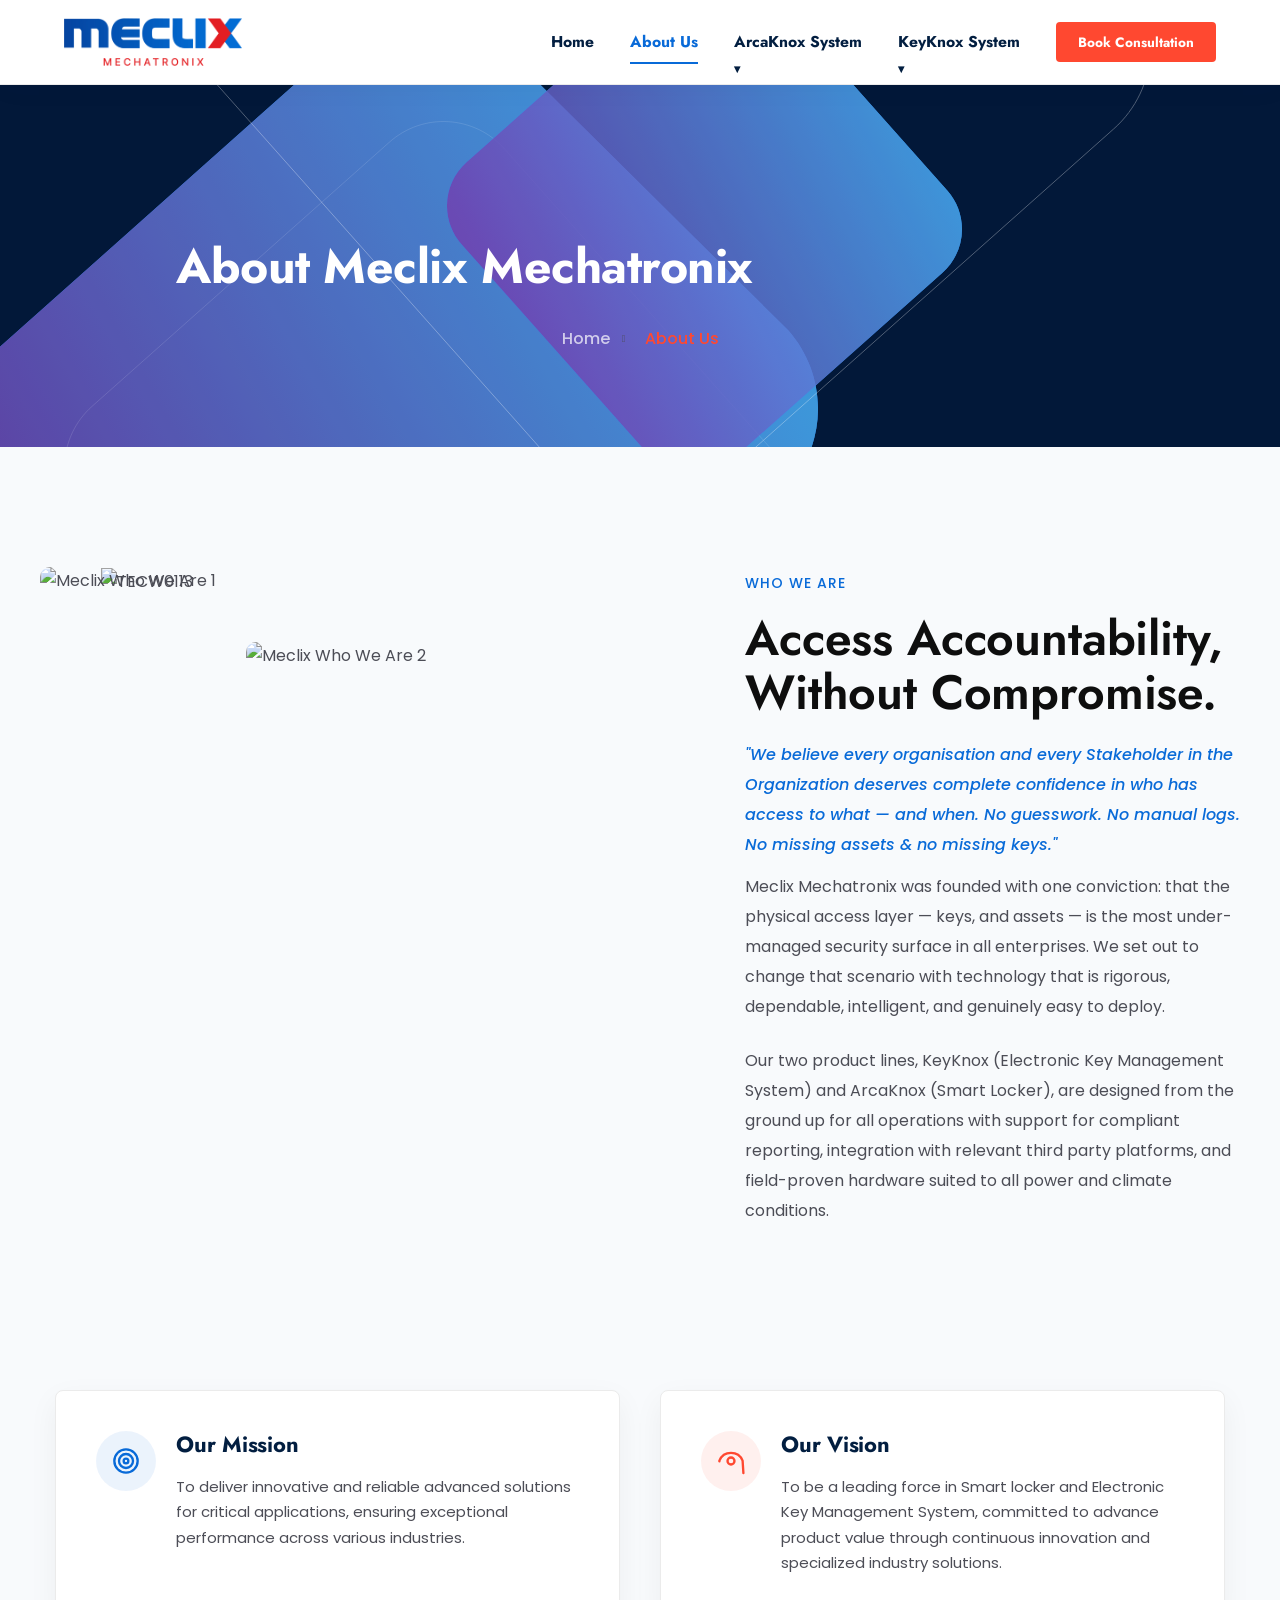
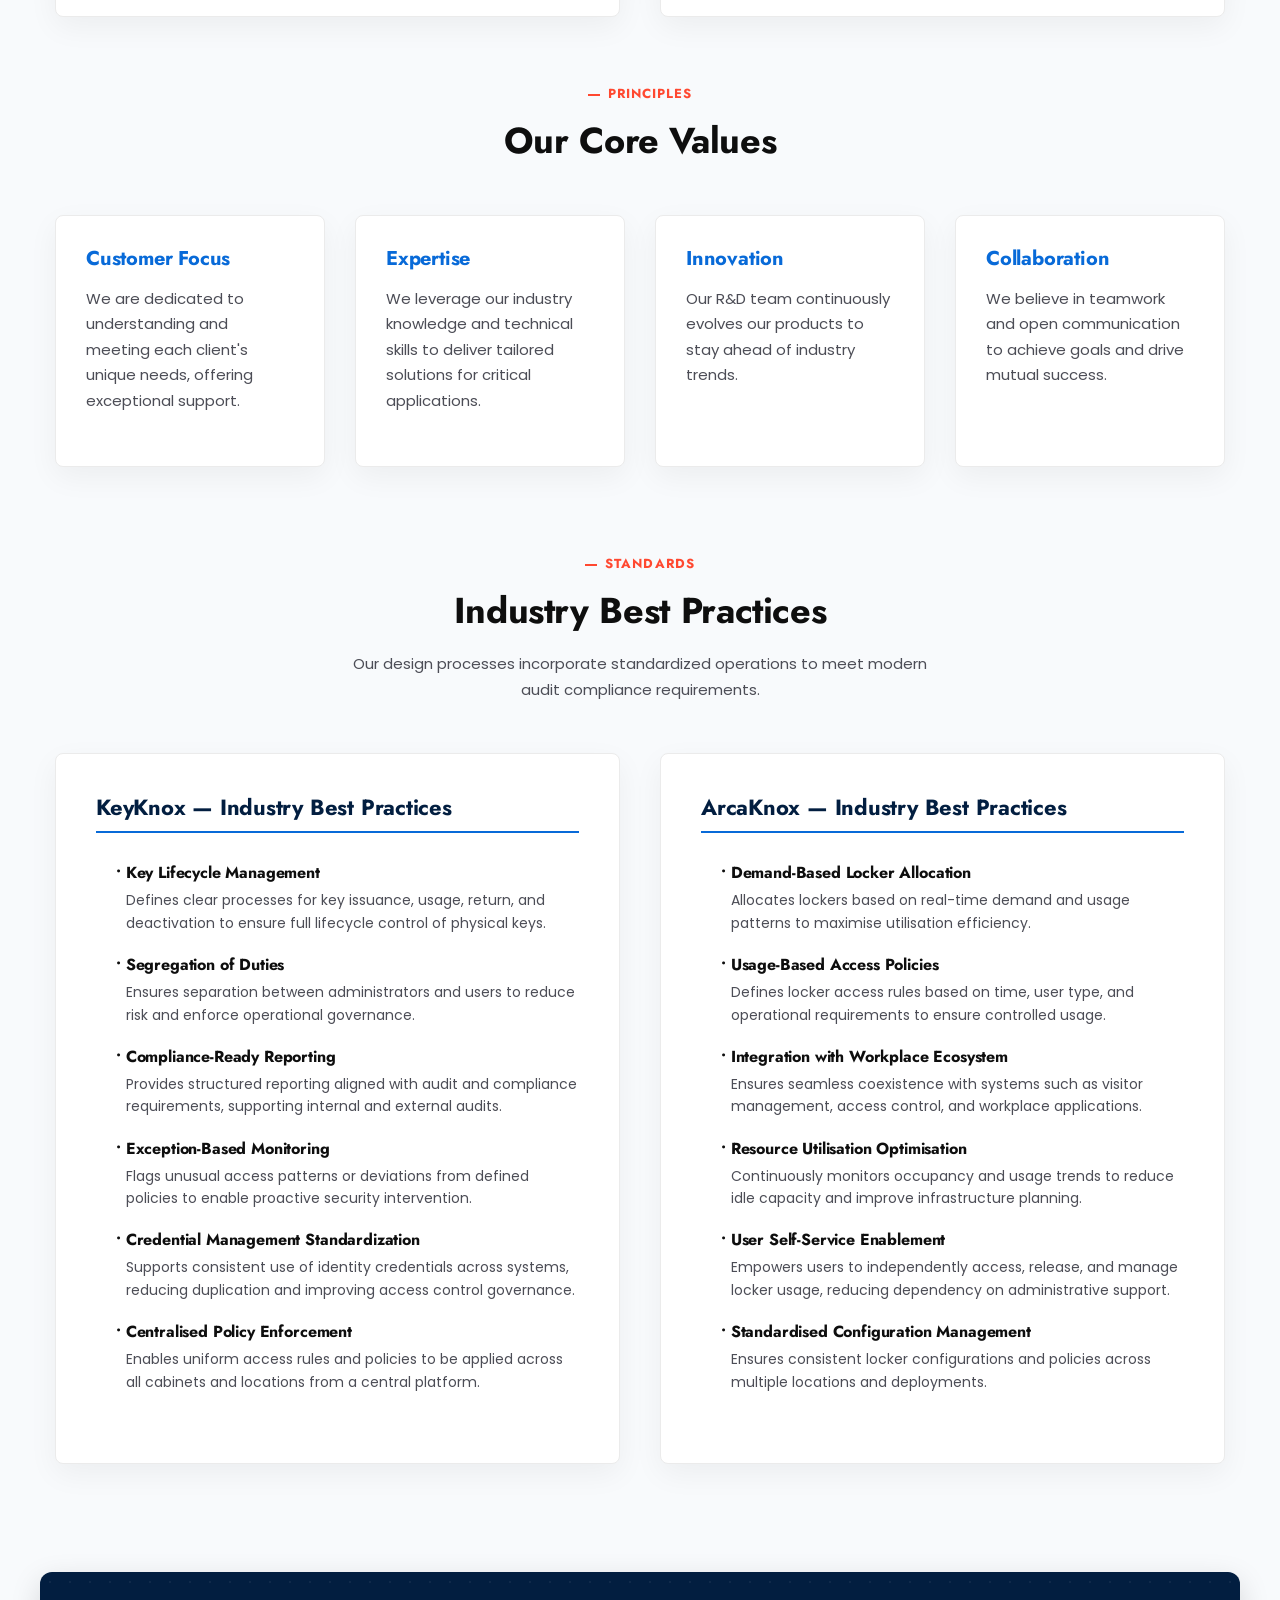
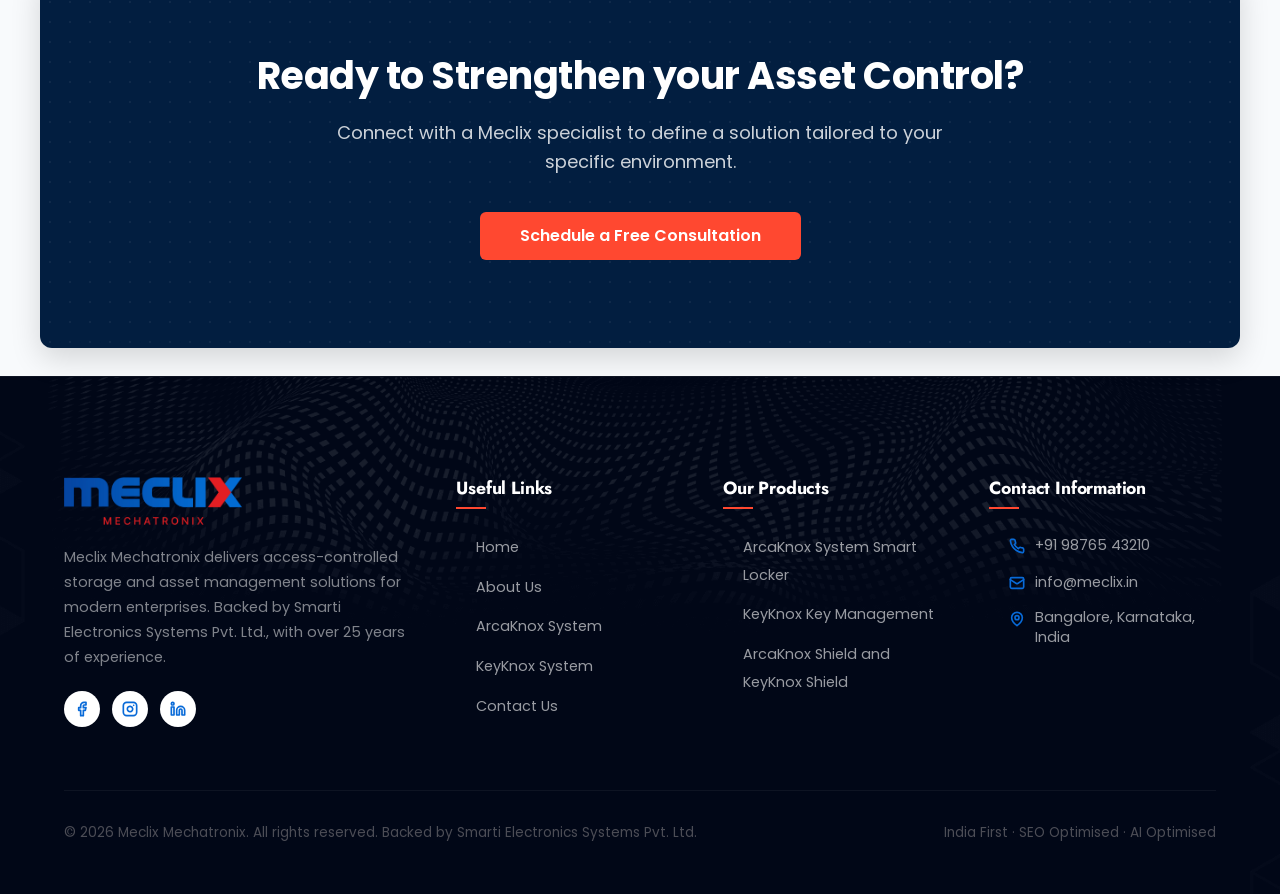
==== commit c09f150d: "style: refactor website copy for improved readability and consistent formatting across all pages." ====
--- a/about.html
+++ b/about.html
@@ -146,7 +146,7 @@
   <!-- ==========================================================================
        HEADER & NAVIGATION (Meclix Global consistent navbar)
        ========================================================================== -->
-                                      <header class="site-header" id="site-header">
+                                                      <header class="site-header" id="site-header">
     <div class="header-container">
       <a class="logo-link" href="index.html" style="display: inline-block; padding: 5px 0;">
         <img src="assets/images/new_logo.png" alt="Meclix Mechatronix" style="max-height: 48px; width: auto; display: block;">
@@ -290,7 +290,7 @@
                           <div class="elementor-widget-container">
                             <p style="font-weight: 500; font-style: italic; margin-bottom: 12px; color: var(--color-primary);;">"We believe every organisation and every Stakeholder in the Organization deserves complete confidence in who has access to what — and when. No guesswork. No manual logs. No missing assets & no missing keys."</p>
                             <p>Meclix Mechatronix was founded with one conviction: that the physical access layer — keys, and assets — is the most under-managed security surface in all enterprises. We set out to change that scenario with technology that is rigorous, dependable, intelligent, and genuinely easy to deploy.</p>
-                            <p style="margin-top: 15px;">Our two product lines, KeyKnox (Electronic Key Management System) and ArcaKnox (Smart Locker), are designed from the ground up for all operations — with support for compliant reporting, integration with relevant third party platforms, and field-proven hardware suited to all power and climate conditions.</p>
+                            <p style="margin-top: 15px;">Our two product lines, KeyKnox (Electronic Key Management System) and ArcaKnox (Smart Locker), are designed from the ground up for all operations with support for compliant reporting, integration with relevant third party platforms, and field-proven hardware suited to all power and climate conditions.</p>
                           </div>
                         </div>
                         
@@ -512,7 +512,7 @@
           <h5>Our Products</h5>
           <ul class="footer-links">
             <li><a href="lockers.html">ArcaKnox System Smart Locker</a></li>
-            <li><a href="keyknox.html">KeyKnox - Key Management</a></li>
+            <li><a href="keyknox.html">KeyKnox Key Management</a></li>
             <li><a href="software.html">ArcaKnox Shield and KeyKnox Shield</a></li>
           </ul>
         </div>
@@ -536,7 +536,7 @@
       </div>
       <div class="footer-bottom">
         <p>&copy; 2026 Meclix Mechatronix. All rights reserved. Backed by Smarti Electronics Systems Pvt. Ltd.</p>
-        <p>India-First · SEO Optimised · AI Optimised</p>
+        <p>India First · SEO Optimised · AI Optimised</p>
       </div>
     </div>
   </footer>
--- a/index.css
+++ b/index.css
@@ -166,7 +166,7 @@
 }
 
 .btn-primary {
-  background: var(--color-primary);
+  background: #ff4830;
   color: #fff;
 }
 
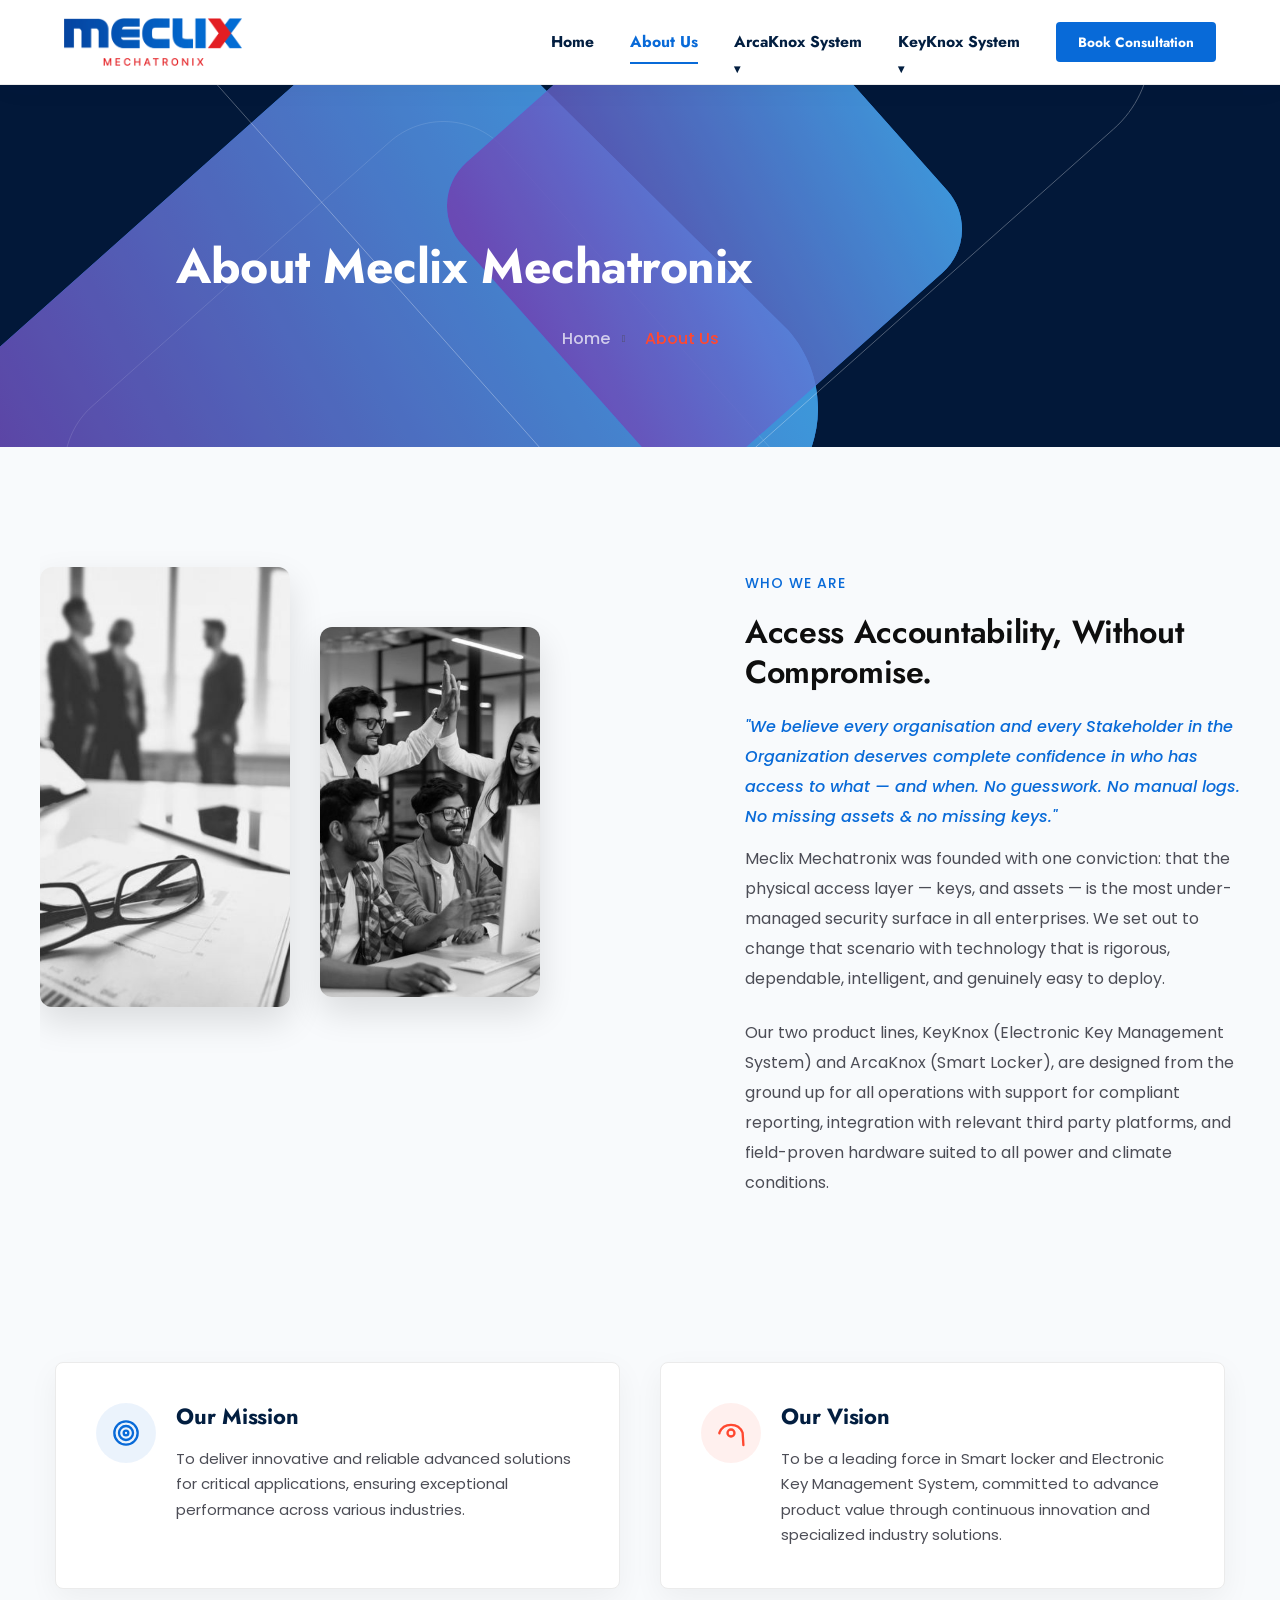
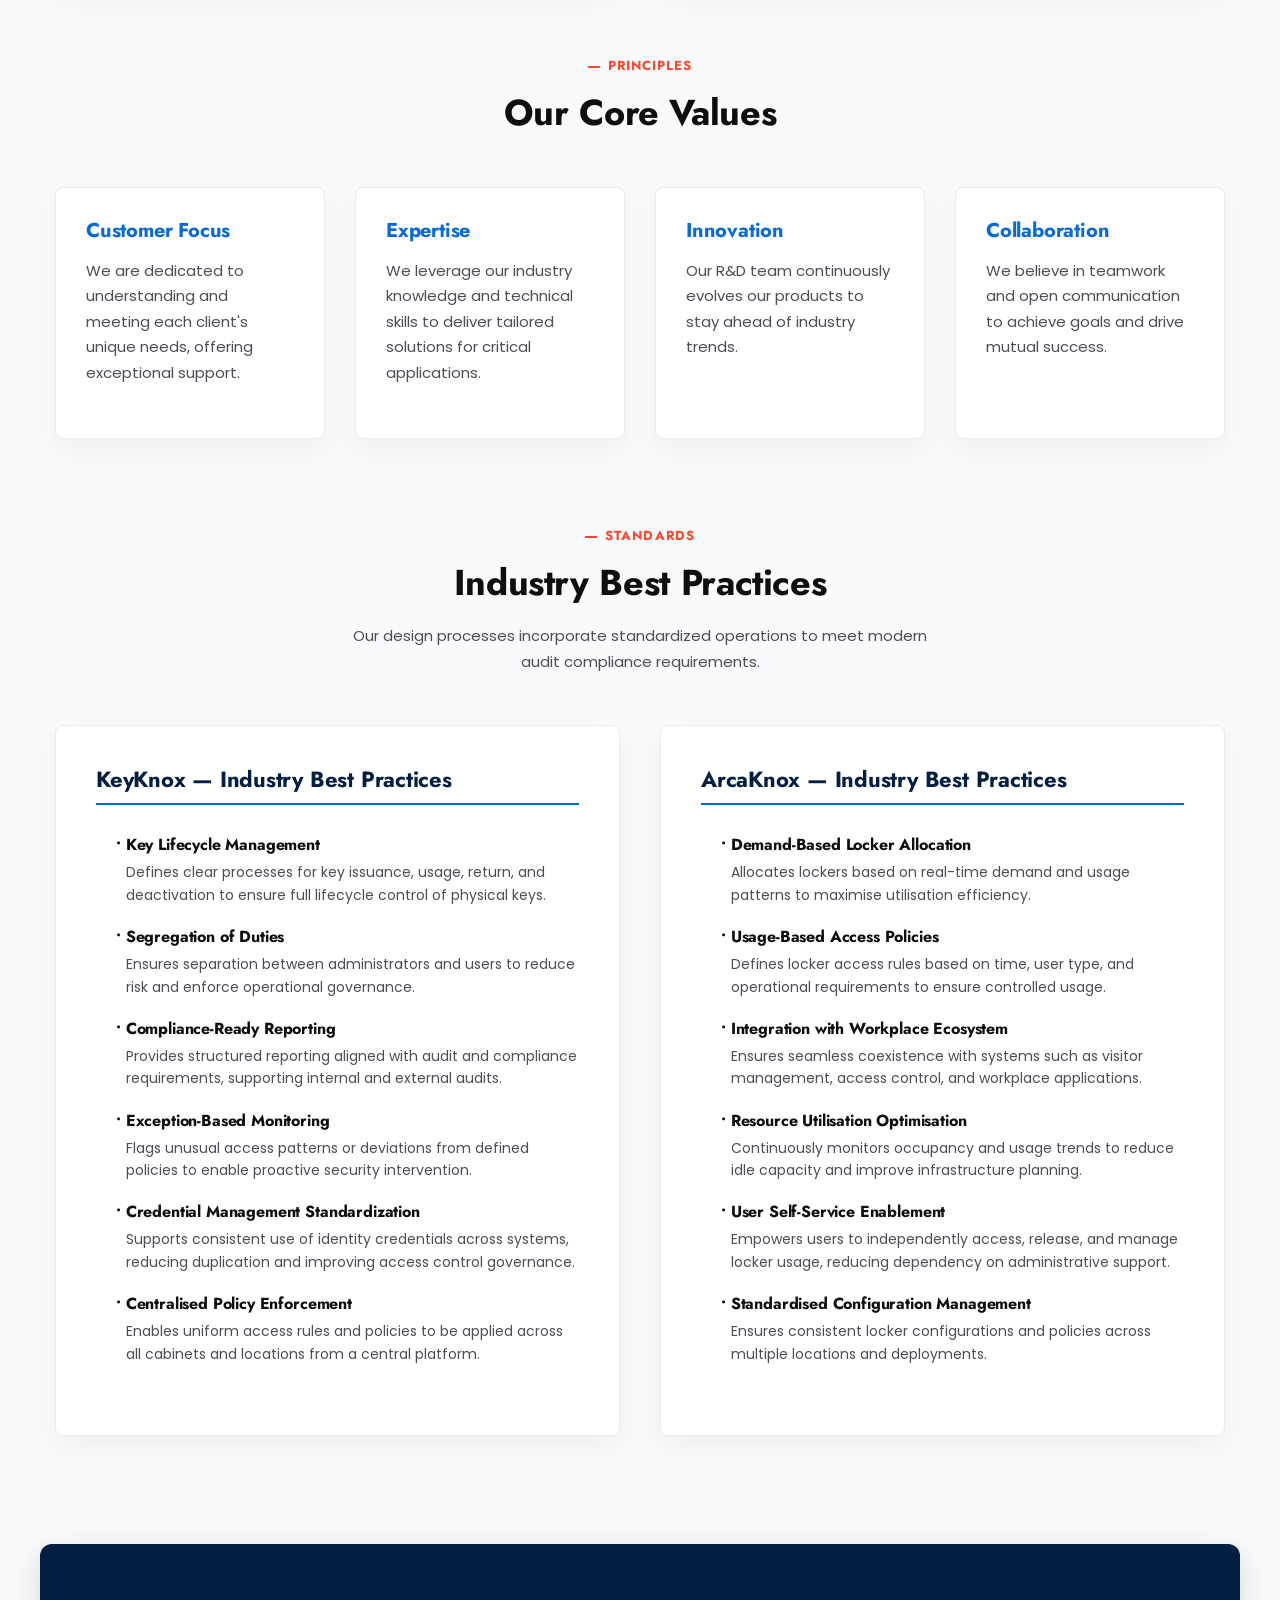
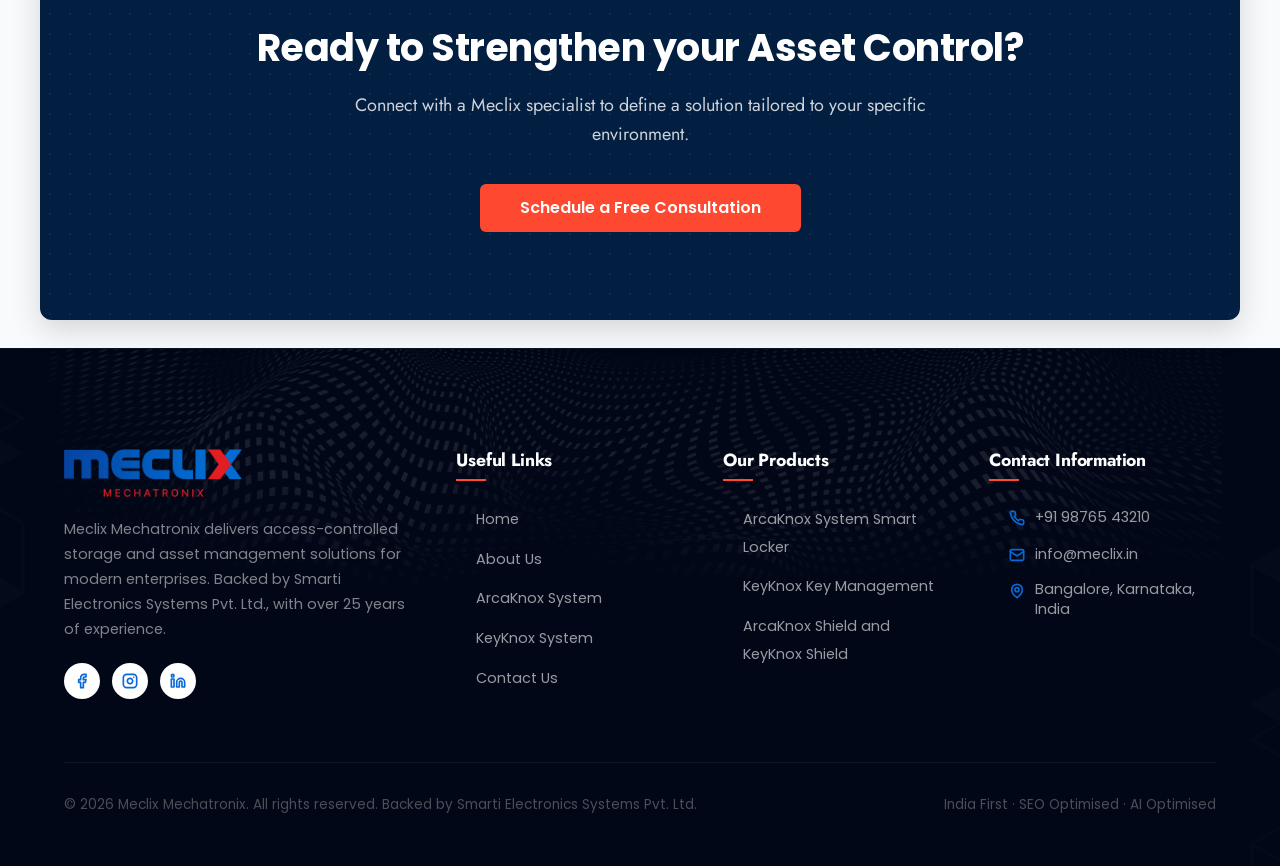
==== commit e8175c68: "feat: add site assets and update layout, styling, and image references across index and software pag" ====
--- a/about.html
+++ b/about.html
@@ -1,25 +1,32 @@
 <!DOCTYPE html>
 <html lang="en-US">
+
 <head>
   <meta charset="UTF-8">
   <meta name="viewport" content="width=device-width, initial-scale=1.0">
   <title>About Meclix Mechatronix | Access Accountability</title>
-  <meta name="description" content="Founded on physical access accountability. Backed by Smarti Electronics Systems with over 25 years of identification and security infrastructure experience.">
+  <meta name="description"
+    content="Founded on physical access accountability. Backed by Smarti Electronics Systems with over 25 years of identification and security infrastructure experience.">
 
   <!-- ==========================================================================
        OFFICIAL TECHWIX THEME STYLESHEET LOADERS
        ========================================================================== -->
   <link rel='stylesheet' id='techwix-core-css' href='assets/css/techwix-core.css' type='text/css' media='all' />
-  <link rel='stylesheet' id='woocommerce-layout-css' href='assets/css/woocommerce-layout.css' type='text/css' media='all' />
-  <link rel='stylesheet' id='woocommerce-smallscreen-css' href='assets/css/woocommerce-smallscreen.css' type='text/css' media='only screen and (max-width: 768px)' />
+  <link rel='stylesheet' id='woocommerce-layout-css' href='assets/css/woocommerce-layout.css' type='text/css'
+    media='all' />
+  <link rel='stylesheet' id='woocommerce-smallscreen-css' href='assets/css/woocommerce-smallscreen.css' type='text/css'
+    media='only screen and (max-width: 768px)' />
   <link rel='stylesheet' id='woocommerce.css' href='assets/css/woocommerce.css' type='text/css' media='all' />
-  <link rel='stylesheet' id='elementor-frontend-css' href='assets/css/custom-frontend.min.css' type='text/css' media='all' />
+  <link rel='stylesheet' id='elementor-frontend-css' href='assets/css/custom-frontend.min.css' type='text/css'
+    media='all' />
   <link rel='stylesheet' id='elementor-post-2651-css' href='assets/css/post-2651.css' type='text/css' media='all' />
-  <link rel='stylesheet' id='techwix-main-fonts-css' href='https://fonts.googleapis.com/css?family=Poppins%3A300%2C400%2C500%2C600%2C700%2C800&#038;subset=latin%2Clatin-ext&#038;ver=1.1.6' type='text/css' media='all' />
+  <link rel='stylesheet' id='techwix-main-fonts-css'
+    href='https://fonts.googleapis.com/css?family=Jost%3A300%2C400%2C500%2C600%2C700%2C800%7CPoppins%3A300%2C400%2C500%2C600%2C700%2C800&#038;subset=latin%2Clatin-ext&#038;ver=1.1.6'
+    type='text/css' media='all' />
   <link rel='stylesheet' id='techwix-flaticon-css' href='assets/css/flaticon_techwix.css' type='text/css' media='all' />
   <link rel='stylesheet' id='techwix-swiper-css' href='assets/css/swiper-bundle.min.css' type='text/css' media='all' />
   <link rel='stylesheet' id='techwix-main-css' href='assets/css/main.css' type='text/css' media='all' />
-  
+
   <!-- Local Global Custom Overrides -->
   <link rel="stylesheet" href="index.css">
 
@@ -34,6 +41,7 @@
       overflow: hidden !important;
       min-height: auto !important;
     }
+
     .techwix-page-title-area .shape-1,
     .techwix-page-title-area .shape-2,
     .techwix-page-title-area .shape-3,
@@ -42,11 +50,31 @@
       pointer-events: none !important;
       z-index: 0 !important;
     }
-    .techwix-page-title-area .shape-1 { top: -20%; right: -10%; opacity: 0.85; }
-    .techwix-page-title-area .shape-2 { top: 10%; left: 5%; opacity: 0.4; }
-    .techwix-page-title-area .shape-3 { bottom: -10%; left: -5%; opacity: 0.85; }
-    .techwix-page-title-area .shape-4 { bottom: -20%; right: 10%; opacity: 0.3; }
-    
+
+    .techwix-page-title-area .shape-1 {
+      top: -20%;
+      right: -10%;
+      opacity: 0.85;
+    }
+
+    .techwix-page-title-area .shape-2 {
+      top: 10%;
+      left: 5%;
+      opacity: 0.4;
+    }
+
+    .techwix-page-title-area .shape-3 {
+      bottom: -10%;
+      left: -5%;
+      opacity: 0.85;
+    }
+
+    .techwix-page-title-area .shape-4 {
+      bottom: -20%;
+      right: 10%;
+      opacity: 0.3;
+    }
+
     .techwix-container {
       position: relative !important;
       z-index: 2 !important;
@@ -54,14 +82,14 @@
       margin: 0 auto !important;
       padding: 0 15px !important;
     }
-    
+
     .techwix-page-title h1 {
       font-size: 48px !important;
       color: #ffffff !important;
       font-weight: 700 !important;
       margin: 0 0 10px 0 !important;
     }
-    
+
     .techwix-breadcrumb-wrapper nav.techwix-breadcrumb ul.breadcrumb {
       display: flex !important;
       align-items: center !important;
@@ -72,23 +100,111 @@
       font-size: 15px !important;
       font-weight: 500 !important;
     }
-    
+
     .techwix-breadcrumb-wrapper nav.techwix-breadcrumb ul.breadcrumb a {
       color: rgba(255, 255, 255, 0.7) !important;
     }
+
     .techwix-breadcrumb-wrapper nav.techwix-breadcrumb ul.breadcrumb a:hover {
       color: #ffffff !important;
     }
+
     .techwix-breadcrumb-wrapper nav.techwix-breadcrumb ul.breadcrumb span.active {
       color: #ff4830 !important;
     }
-    
-    /* Image overrides for exact placement */
-    .elementor-2651 .elementor-element.elementor-element-42cd6e3 img,
+
+    /* Image overrides for beautiful side-by-side layout exactly matching reference */
+    .elementor-2651 .elementor-element.elementor-element-89a7481 {
+      position: relative !important;
+      height: 480px !important;
+      display: flex !important;
+      flex-direction: row !important;
+      justify-content: flex-start !important;
+      align-items: flex-start !important;
+      gap: 30px !important;
+    }
+
+    .elementor-2651 .elementor-element.elementor-element-4742c28 {
+      position: absolute !important;
+      z-index: 1 !important;
+      top: 0% !important;
+      left: 10% !important;
+    }
+
+    /* Left Image - Office Team Working */
+    .elementor-2651 .elementor-element.elementor-element-42cd6e3 {
+      position: relative !important;
+      left: 0 !important;
+      top: 0 !important;
+      z-index: 2 !important;
+      width: 250px !important;
+      height: 440px !important;
+      margin: 0 !important;
+    }
+
+    .elementor-2651 .elementor-element.elementor-element-42cd6e3 img {
+      width: 100% !important;
+      height: 100% !important;
+      object-fit: cover !important;
+      border-radius: 12px !important;
+      filter: grayscale(100%) !important;
+      box-shadow: 0 15px 35px rgba(0, 0, 0, 0.12) !important;
+    }
+
+    /* Right Image - Guy on Couch with Laptop */
+    .elementor-2651 .elementor-element.elementor-element-9fcd524 {
+      position: relative !important;
+      left: 0 !important;
+      z-index: 2 !important;
+      width: 220px !important;
+      height: 370px !important;
+      margin: 60px 0 0 0 !important; /* Elegant 60px top offset down to match screenshot */
+    }
+
+    .elementor-2651 .elementor-element.elementor-element-9fcd524 > .elementor-widget-container {
+      margin: 0 !important;
+      height: 100% !important;
+    }
+
     .elementor-2651 .elementor-element.elementor-element-9fcd524 img {
       width: 100% !important;
-      height: auto !important;
-      display: block !important;
+      height: 100% !important;
+      object-fit: cover !important;
+      border-radius: 12px !important;
+      border: none !important;
+      filter: grayscale(100%) !important;
+      box-shadow: 0 15px 35px rgba(0, 0, 0, 0.12) !important;
+    }
+
+    /* Mobile Responsive adjustments for exact side-by-side look */
+    @media (max-width: 767px) {
+      .elementor-2651 .elementor-element.elementor-element-89a7481 {
+        height: 320px !important;
+        margin: 0 auto 30px auto !important;
+        max-width: 100% !important;
+        gap: 15px !important;
+      }
+
+      .elementor-2651 .elementor-element.elementor-element-42cd6e3 {
+        width: calc(50% - 8px) !important;
+        height: 280px !important;
+      }
+
+      .elementor-2651 .elementor-element.elementor-element-42cd6e3 img {
+        width: 100% !important;
+        height: 100% !important;
+      }
+
+      .elementor-2651 .elementor-element.elementor-element-9fcd524 {
+        width: calc(50% - 8px) !important;
+        height: 235px !important;
+        margin: 40px 0 0 0 !important;
+      }
+
+      .elementor-2651 .elementor-element.elementor-element-9fcd524 img {
+        width: 100% !important;
+        height: 100% !important;
+      }
     }
 
     /* Modal override integration */
@@ -101,22 +217,24 @@
       .practices-container {
         grid-template-columns: 1fr !important;
       }
+
       .values-grid {
         grid-template-columns: repeat(2, 1fr) !important;
       }
     }
+
     @media (max-width: 480px) {
       .values-grid {
         grid-template-columns: 1fr !important;
       }
     }
-    
+
     /* Fix spacing for Stats Block to create a beautiful gap below Core Values */
     .elementor-2651 .elementor-element.elementor-element-9110610 {
       margin-top: 60px !important;
       margin-bottom: 60px !important;
     }
-    
+
     /* Mission & Vision responsive grid adjustments */
     @media (max-width: 991px) {
       .mission-vision-grid {
@@ -124,13 +242,13 @@
         gap: 20px !important;
       }
     }
-    
+
     /* Spacing adjustments for Who We Are section container */
     .elementor-2651 .elementor-element.elementor-element-d0f5ffc {
       padding-top: 100px !important;
       padding-bottom: 50px !important;
     }
-    
+
     /* Restructure margins to eliminate large desktop gap below text */
     @media (min-width: 992px) {
       .mission-vision-section {
@@ -141,12 +259,14 @@
     }
   </style>
 </head>
-<body class="page-template-default page page-id-2651 wp-embed-responsive theme-techwix woocommerce-no-js elementor-default elementor-kit-8 elementor-page elementor-page-2651">
+
+<body
+  class="page-template-default page page-id-2651 wp-embed-responsive theme-techwix woocommerce-no-js elementor-default elementor-kit-8 elementor-page elementor-page-2651">
 
   <!-- ==========================================================================
        HEADER & NAVIGATION (Meclix Global consistent navbar)
        ========================================================================== -->
-                                                      <header class="site-header" id="site-header">
+          <header class="site-header" id="site-header">
     <div class="header-container">
       <a class="logo-link" href="index.html" style="display: inline-block; padding: 5px 0;">
         <img src="assets/images/new_logo.png" alt="Meclix Mechatronix" style="max-height: 48px; width: auto; display: block;">
@@ -190,7 +310,8 @@
   <main id="primary" class="site-main" style="padding-top: var(--header-height);">
 
     <!-- Breadcrumb Title Block -->
-    <div class="techwix-page-title-area techwix-breadcrumb-style-1 techwix-breadcrumb-has-bg" style="background-image:url('https://thepixelcurve.com/wp/techwix/wp-content/themes/techwix//assets/images/header.jpg'); background-color:#021e40;">			
+    <div class="techwix-page-title-area techwix-breadcrumb-style-1 techwix-breadcrumb-has-bg"
+      style="background-image:url('https://thepixelcurve.com/wp/techwix/wp-content/themes/techwix//assets/images/header.jpg'); background-color:#021e40;">
       <div class="shape-1">
         <svg xmlns="http://www.w3.org/2000/svg" width="944px" height="894px">
           <defs>
@@ -199,13 +320,17 @@
               <stop offset="100%" stop-color="rgb(113,65,177)" stop-opacity="1" />
             </linearGradient>
           </defs>
-          <path fill-rule="evenodd" fill="rgb(43, 142, 254)" d="M39.612,410.76 L467.344,29.824 C516.51,-13.476 590.638,-9.93 633.938,39.613 L914.192,317.344 C957.492,366.50 953.109,440.637 904.402,483.938 L476.671,864.191 C427.964,907.492 353.376,903.109 310.76,854.402 L29.823,576.670 C-13.477,527.963 -9.94,453.376 39.612,410.76 Z" />
-          <path fill="url(#PSgrad_0)" d="M39.612,410.76 L467.344,29.824 C516.51,-13.476 590.638,-9.93 633.938,39.613 L914.192,317.344 C957.492,366.50 953.109,440.637 904.402,483.938 L476.671,864.191 C427.964,907.492 353.376,903.109 310.76,854.402 L29.823,576.670 C-13.477,527.963 -9.94,453.376 39.612,410.76 Z" />
+          <path fill-rule="evenodd" fill="rgb(43, 142, 254)"
+            d="M39.612,410.76 L467.344,29.824 C516.51,-13.476 590.638,-9.93 633.938,39.613 L914.192,317.344 C957.492,366.50 953.109,440.637 904.402,483.938 L476.671,864.191 C427.964,907.492 353.376,903.109 310.76,854.402 L29.823,576.670 C-13.477,527.963 -9.94,453.376 39.612,410.76 Z" />
+          <path fill="url(#PSgrad_0)"
+            d="M39.612,410.76 L467.344,29.824 C516.51,-13.476 590.638,-9.93 633.938,39.613 L914.192,317.344 C957.492,366.50 953.109,440.637 904.402,483.938 L476.671,864.191 C427.964,907.492 353.376,903.109 310.76,854.402 L29.823,576.670 C-13.477,527.963 -9.94,453.376 39.612,410.76 Z" />
         </svg>
       </div>
       <div class="shape-2">
         <svg xmlns="http://www.w3.org/2000/svg" width="726.5px" height="726.5px">
-          <path fill-rule="evenodd" stroke="rgb(255, 255, 255)" stroke-width="1px" stroke-linecap="butt" stroke-linejoin="miter" opacity="0.302" fill="none" d="M28.14,285.269 L325.37,21.217 C358.860,-8.851 410.655,-5.808 440.723,28.14 L704.777,325.36 C734.846,358.859 731.802,410.654 697.979,440.722 L400.955,704.776 C367.132,734.844 315.338,731.802 285.269,697.978 L21.216,400.954 C-8.852,367.132 -5.808,315.337 28.14,285.269 Z" />
+          <path fill-rule="evenodd" stroke="rgb(255, 255, 255)" stroke-width="1px" stroke-linecap="butt"
+            stroke-linejoin="miter" opacity="0.302" fill="none"
+            d="M28.14,285.269 L325.37,21.217 C358.860,-8.851 410.655,-5.808 440.723,28.14 L704.777,325.36 C734.846,358.859 731.802,410.654 697.979,440.722 L400.955,704.776 C367.132,734.844 315.338,731.802 285.269,697.978 L21.216,400.954 C-8.852,367.132 -5.808,315.337 28.14,285.269 Z" />
         </svg>
       </div>
       <div class="shape-3">
@@ -216,17 +341,23 @@
               <stop offset="100%" stop-color="rgb(113,65,177)" stop-opacity="1" />
             </linearGradient>
           </defs>
-          <path fill-rule="evenodd" fill="rgb(43, 142, 254)" d="M19.529,202.280 L230.531,14.698 C254.559,-6.661 291.353,-4.498 312.714,19.528 L500.295,230.531 C521.656,254.558 519.493,291.353 495.466,312.713 L284.463,500.295 C260.436,521.655 223.641,519.492 202.281,495.465 L14.699,284.462 C-6.660,260.435 -4.498,223.640 19.529,202.280 Z" />
-          <path fill="url(#PSgrad_0)" d="M19.529,202.280 L230.531,14.698 C254.559,-6.661 291.353,-4.498 312.714,19.528 L500.295,230.531 C521.656,254.558 519.493,291.353 495.466,312.713 L284.463,500.295 C260.436,521.655 223.641,519.492 202.281,495.465 L14.699,284.462 C-6.660,260.435 -4.498,223.640 19.529,202.280 Z" />
+          <path fill-rule="evenodd" fill="rgb(43, 142, 254)"
+            d="M19.529,202.280 L230.531,14.698 C254.559,-6.661 291.353,-4.498 312.714,19.528 L500.295,230.531 C521.656,254.558 519.493,291.353 495.466,312.713 L284.463,500.295 C260.436,521.655 223.641,519.492 202.281,495.465 L14.699,284.462 C-6.660,260.435 -4.498,223.640 19.529,202.280 Z" />
+          <path fill="url(#PSgrad_0)"
+            d="M19.529,202.280 L230.531,14.698 C254.559,-6.661 291.353,-4.498 312.714,19.528 L500.295,230.531 C521.656,254.558 519.493,291.353 495.466,312.713 L284.463,500.295 C260.436,521.655 223.641,519.492 202.281,495.465 L14.699,284.462 C-6.660,260.435 -4.498,223.640 19.529,202.280 Z" />
         </svg>
       </div>
       <div class="shape-4">
         <svg xmlns="http://www.w3.org/2000/svg" width="972.5px" height="970.5px">
-          <path fill-rule="evenodd" stroke="rgb(255, 255, 255)" stroke-width="1px" stroke-linecap="butt" stroke-linejoin="miter" fill="none" d="M38.245,381.102 L435.258,28.158 C480.467,-12.32 549.697,-7.964 589.888,37.244 L942.832,434.257 C983.23,479.466 978.955,548.697 933.746,588.888 L536.733,941.832 C491.524,982.23 422.293,977.955 382.103,932.745 L29.158,535.732 C-11.32,490.523 -6.963,421.293 38.245,381.102 Z" />
+          <path fill-rule="evenodd" stroke="rgb(255, 255, 255)" stroke-width="1px" stroke-linecap="butt"
+            stroke-linejoin="miter" fill="none"
+            d="M38.245,381.102 L435.258,28.158 C480.467,-12.32 549.697,-7.964 589.888,37.244 L942.832,434.257 C983.23,479.466 978.955,548.697 933.746,588.888 L536.733,941.832 C491.524,982.23 422.293,977.955 382.103,932.745 L29.158,535.732 C-11.32,490.523 -6.963,421.293 38.245,381.102 Z" />
         </svg>
       </div>
       <div class="techwix-container">
-        <div class="techwix-page-title"><h1 class="entry-title">About Meclix Mechatronix</h1></div>
+        <div class="techwix-page-title">
+          <h1 class="entry-title">About Meclix Mechatronix</h1>
+        </div>
         <div class="techwix-breadcrumb-wrapper">
           <nav class="techwix-breadcrumb">
             <ul class="breadcrumb">
@@ -246,54 +377,95 @@
             <article id="post-2651" class="techwix-single-page post-2651 page type-page status-publish hentry">
               <div class="entry-content">
                 <div data-elementor-type="wp-page" data-elementor-id="2651" class="elementor elementor-2651">
-                  
+
                   <!-- ==========================================
                        SECTION 1: WHO WE ARE (OVERLAPPING IMAGES)
                        ========================================== -->
-                  <div class="elementor-element elementor-element-d0f5ffc e-flex e-con-boxed e-con e-parent" data-id="d0f5ffc" data-element_type="container" data-e-type="container">
+                  <div class="elementor-element elementor-element-d0f5ffc e-flex e-con-boxed e-con e-parent"
+                    data-id="d0f5ffc" data-element_type="container" data-e-type="container">
                     <div class="e-con-inner">
                       <!-- Overlapping Image Column -->
-                      <div class="elementor-element elementor-element-89a7481 e-con-full e-flex e-con e-child" data-id="89a7481" data-element_type="container" data-e-type="container">
+                      <div class="elementor-element elementor-element-89a7481 e-con-full e-flex e-con e-child"
+                        data-id="89a7481" data-element_type="container" data-e-type="container">
                         <!-- Floating Image Animation Widget -->
-                        <div class="elementor-element elementor-element-4742c28 elementor-absolute elementor-invisible elementor-widget elementor-widget-techwix-animation" data-id="4742c28" data-element_type="widget" data-e-type="widget" data-settings="{&quot;_position&quot;:&quot;absolute&quot;,&quot;_animation&quot;:&quot;techwix--slide-left&quot;,&quot;_animation_delay&quot;:300}" data-widget_type="techwix-animation.default">
+                        <div
+                          class="elementor-element elementor-element-4742c28 elementor-absolute elementor-invisible elementor-widget elementor-widget-techwix-animation"
+                          data-id="4742c28" data-element_type="widget" data-e-type="widget"
+                          data-settings="{&quot;_position&quot;:&quot;absolute&quot;,&quot;_animation&quot;:&quot;techwix--slide-left&quot;,&quot;_animation_delay&quot;:300}"
+                          data-widget_type="techwix-animation.default">
                           <div class="elementor-widget-container">
-                            <div class="techwix-animation-widget techwix-animation-display-type-mouse-track techwix-animation-content-type-image techwix-mouse-track-item" id="4742c28">
-                              <span data-depth="0.5"><img decoding="async" src="https://thepixelcurve.com/wp/techwix/wp-content/uploads/2024/05/TECW0113.png" alt="TECW0113"></span>
+                            <div
+                              class="techwix-animation-widget techwix-animation-display-type-mouse-track techwix-animation-content-type-image techwix-mouse-track-item"
+                              id="4742c28">
+                              <span data-depth="0.5"><img decoding="async"
+                                  src="https://thepixelcurve.com/wp/techwix/wp-content/uploads/2024/05/TECW0113.png"
+                                  alt="TECW0113"></span>
                             </div>
                           </div>
                         </div>
                         <!-- Overlapping Image Panel 1 -->
-                        <div class="elementor-element elementor-element-42cd6e3 elementor-invisible elementor-widget elementor-widget-image" data-id="42cd6e3" data-element_type="widget" data-e-type="widget" data-settings="{&quot;_animation&quot;:&quot;techwix--slide-down&quot;,&quot;_animation_delay&quot;:100}" data-widget_type="image.default">
+                        <div
+                          class="elementor-element elementor-element-42cd6e3 elementor-invisible elementor-widget elementor-widget-image"
+                          data-id="42cd6e3" data-element_type="widget" data-e-type="widget"
+                          data-settings="{&quot;_animation&quot;:&quot;techwix--slide-down&quot;,&quot;_animation_delay&quot;:100}"
+                          data-widget_type="image.default">
                           <div class="elementor-widget-container">
-                            <img fetchpriority="high" decoding="async" width="300" height="462" src="https://thepixelcurve.com/wp/techwix/wp-content/uploads/2024/05/TECW0111.jpg" class="attachment-full size-full wp-image-2669" alt="Meclix Who We Are 1" srcset="https://thepixelcurve.com/wp/techwix/wp-content/uploads/2024/05/TECW0111.jpg 300w, https://thepixelcurve.com/wp/techwix/wp-content/uploads/2024/05/TECW0111-195x300.jpg 195w" sizes="(max-width: 300px) 100vw, 300px" />
+                            <img fetchpriority="high" decoding="async" width="300" height="462"
+                              src="assets/images/about_whoweare_2.png" class="attachment-full size-full wp-image-2669"
+                              alt="Meclix Who We Are 1" />
                           </div>
                         </div>
                         <!-- Overlapping Image Panel 2 -->
-                        <div class="elementor-element elementor-element-9fcd524 elementor-invisible elementor-widget elementor-widget-image" data-id="9fcd524" data-element_type="widget" data-e-type="widget" data-settings="{&quot;_animation&quot;:&quot;techwix--slide-up&quot;,&quot;_animation_delay&quot;:200}" data-widget_type="image.default">
+                        <div
+                          class="elementor-element elementor-element-9fcd524 elementor-invisible elementor-widget elementor-widget-image"
+                          data-id="9fcd524" data-element_type="widget" data-e-type="widget"
+                          data-settings="{&quot;_animation&quot;:&quot;techwix--slide-up&quot;,&quot;_animation_delay&quot;:200}"
+                          data-widget_type="image.default">
                           <div class="elementor-widget-container">
-                            <img decoding="async" width="300" height="452" src="https://thepixelcurve.com/wp/techwix/wp-content/uploads/2024/05/TECW0112.jpg" class="attachment-full size-full wp-image-2670" alt="Meclix Who We Are 2" srcset="https://thepixelcurve.com/wp/techwix/wp-content/uploads/2024/05/TECW0112.jpg 300w, https://thepixelcurve.com/wp/techwix/wp-content/uploads/2024/05/TECW0112-199x300.jpg 199w" sizes="(max-width: 300px) 100vw, 300px" />
+                            <img decoding="async" width="300" height="452" src="assets/images/about_whoweare_1.png"
+                              class="attachment-full size-full wp-image-2670" alt="Meclix Who We Are 2" />
                           </div>
                         </div>
                       </div>
 
                       <!-- Who We Are Content Column -->
-                      <div class="elementor-element elementor-element-08a940a e-con-full e-flex e-con e-child" data-id="08a940a" data-element_type="container" data-e-type="container">
-                        <div class="elementor-element elementor-element-e654e8e elementor-invisible elementor-widget elementor-widget-custom-title-addons" data-id="e654e8e" data-element_type="widget" data-e-type="widget" data-settings="{&quot;_animation&quot;:&quot;techwix--slide-up&quot;}" data-widget_type="custom-title-addons.default">
+                      <div class="elementor-element elementor-element-08a940a e-con-full e-flex e-con e-child"
+                        data-id="08a940a" data-element_type="container" data-e-type="container">
+                        <div
+                          class="elementor-element elementor-element-e654e8e elementor-invisible elementor-widget elementor-widget-custom-title-addons"
+                          data-id="e654e8e" data-element_type="widget" data-e-type="widget"
+                          data-settings="{&quot;_animation&quot;:&quot;techwix--slide-up&quot;}"
+                          data-widget_type="custom-title-addons.default">
                           <div class="elementor-widget-container">
                             <div class="tpc-double_heading">
                               <div class="dbl__subtitle"><span>Who we are</span></div>
-                              <h3 class="dbl__title-wrapper"><span class="dbl__title dbl-title_1">Access Accountability, Without Compromise.</span></h3>
+                              <h3 class="dbl__title-wrapper"><span class="dbl__title dbl-title_1">Access Accountability,
+                                  Without Compromise.</span></h3>
                             </div>
                           </div>
                         </div>
-                        <div class="elementor-element elementor-element-a0e7864 elementor-invisible elementor-widget elementor-widget-text-editor" data-id="a0e7864" data-element_type="widget" data-e-type="widget" data-settings="{&quot;_animation&quot;:&quot;techwix--slide-up&quot;}" data-widget_type="text-editor.default">
+                        <div
+                          class="elementor-element elementor-element-a0e7864 elementor-invisible elementor-widget elementor-widget-text-editor"
+                          data-id="a0e7864" data-element_type="widget" data-e-type="widget"
+                          data-settings="{&quot;_animation&quot;:&quot;techwix--slide-up&quot;}"
+                          data-widget_type="text-editor.default">
                           <div class="elementor-widget-container">
-                            <p style="font-weight: 500; font-style: italic; margin-bottom: 12px; color: var(--color-primary);;">"We believe every organisation and every Stakeholder in the Organization deserves complete confidence in who has access to what — and when. No guesswork. No manual logs. No missing assets & no missing keys."</p>
-                            <p>Meclix Mechatronix was founded with one conviction: that the physical access layer — keys, and assets — is the most under-managed security surface in all enterprises. We set out to change that scenario with technology that is rigorous, dependable, intelligent, and genuinely easy to deploy.</p>
-                            <p style="margin-top: 15px;">Our two product lines, KeyKnox (Electronic Key Management System) and ArcaKnox (Smart Locker), are designed from the ground up for all operations with support for compliant reporting, integration with relevant third party platforms, and field-proven hardware suited to all power and climate conditions.</p>
+                            <p
+                              style="font-weight: 500; font-style: italic; margin-bottom: 12px; color: var(--color-primary);;">
+                              "We believe every organisation and every Stakeholder in the Organization deserves complete
+                              confidence in who has access to what — and when. No guesswork. No manual logs. No missing
+                              assets & no missing keys."</p>
+                            <p>Meclix Mechatronix was founded with one conviction: that the physical access layer —
+                              keys, and assets — is the most under-managed security surface in all enterprises. We set
+                              out to change that scenario with technology that is rigorous, dependable, intelligent, and
+                              genuinely easy to deploy.</p>
+                            <p style="margin-top: 15px;">Our two product lines, KeyKnox (Electronic Key Management
+                              System) and ArcaKnox (Smart Locker), are designed from the ground up for all operations
+                              with support for compliant reporting, integration with relevant third party platforms, and
+                              field-proven hardware suited to all power and climate conditions.</p>
                           </div>
                         </div>
-                        
+
                       </div>
                     </div>
                   </div>
@@ -303,30 +475,58 @@
                        ========================================== -->
                   <div class="mission-vision-section" id="mission-vision" style="margin-bottom: 60px;">
                     <div class="techwix-container">
-                      <div class="mission-vision-grid" style="display: grid; grid-template-columns: repeat(auto-fit, minmax(450px, 1fr)); gap: 40px;">
-                        
+                      <div class="mission-vision-grid"
+                        style="display: grid; grid-template-columns: repeat(auto-fit, minmax(450px, 1fr)); gap: 40px;">
+
                         <!-- Mission Card -->
-                        <div class="mission-card card-panel" style="padding: 40px; border-radius: 8px; border: 1px solid #ebebeb; background: #ffffff; box-shadow: var(--shadow-normal); transition: all var(--transition-normal); position: relative; overflow: hidden;">
+                        <div class="mission-card card-panel"
+                          style="padding: 40px; border-radius: 8px; border: 1px solid #ebebeb; background: #ffffff; box-shadow: var(--shadow-normal); transition: all var(--transition-normal); position: relative; overflow: hidden;">
                           <div style="display: flex; gap: 20px; align-items: flex-start;">
-                            <div class="icon-box" style="background: rgba(8, 106, 218, 0.08); width: 60px; height: 60px; border-radius: 50%; display: flex; align-items: center; justify-content: center; flex-shrink: 0; color: #086ad8;">
-                              <svg xmlns="http://www.w3.org/2000/svg" width="28" height="28" viewBox="0 0 24 24" fill="none" stroke="currentColor" stroke-width="2" stroke-linecap="round" stroke-linejoin="round" class="lucide lucide-target"><circle cx="12" cy="12" r="10"/><circle cx="12" cy="12" r="6"/><circle cx="12" cy="12" r="2"/></svg>
+                            <div class="icon-box"
+                              style="background: rgba(8, 106, 218, 0.08); width: 60px; height: 60px; border-radius: 50%; display: flex; align-items: center; justify-content: center; flex-shrink: 0; color: #086ad8;">
+                              <svg xmlns="http://www.w3.org/2000/svg" width="28" height="28" viewBox="0 0 24 24"
+                                fill="none" stroke="currentColor" stroke-width="2" stroke-linecap="round"
+                                stroke-linejoin="round" class="lucide lucide-target">
+                                <circle cx="12" cy="12" r="10" />
+                                <circle cx="12" cy="12" r="6" />
+                                <circle cx="12" cy="12" r="2" />
+                              </svg>
                             </div>
                             <div>
-                              <h4 style="font-family: var(--font-primary); font-size: 22px; font-weight: 700; color: #021e40; margin-bottom: 15px;">Our Mission</h4>
-                              <p style="font-family: var(--font-secondary); font-size: 15px; line-height: 1.7; color: #4c4d56; margin: 0;">To deliver innovative and reliable advanced solutions for critical applications, ensuring exceptional performance across various industries.</p>
+                              <h4
+                                style="font-family: var(--font-primary); font-size: 22px; font-weight: 700; color: #021e40; margin-bottom: 15px;">
+                                Our Mission</h4>
+                              <p
+                                style="font-family: var(--font-secondary); font-size: 15px; line-height: 1.7; color: #4c4d56; margin: 0;">
+                                To deliver innovative and reliable advanced solutions for critical applications,
+                                ensuring exceptional performance across various industries.</p>
                             </div>
                           </div>
                         </div>
 
                         <!-- Vision Card -->
-                        <div class="vision-card card-panel" style="padding: 40px; border-radius: 8px; border: 1px solid #ebebeb; background: #ffffff; box-shadow: var(--shadow-normal); transition: all var(--transition-normal); position: relative; overflow: hidden;">
+                        <div class="vision-card card-panel"
+                          style="padding: 40px; border-radius: 8px; border: 1px solid #ebebeb; background: #ffffff; box-shadow: var(--shadow-normal); transition: all var(--transition-normal); position: relative; overflow: hidden;">
                           <div style="display: flex; gap: 20px; align-items: flex-start;">
-                            <div class="icon-box" style="background: rgba(255, 72, 48, 0.08); width: 60px; height: 60px; border-radius: 50%; display: flex; align-items: center; justify-content: center; flex-shrink: 0; color: #ff4830;">
-                              <svg xmlns="http://www.w3.org/2000/svg" width="28" height="28" viewBox="0 0 24 24" fill="none" stroke="currentColor" stroke-width="2" stroke-linecap="round" stroke-linejoin="round" class="lucide lucide-eye"><path d="M2.062 12.348a1 1 0 0 1 0-.696 10.75 10.75 0 0 1 19.876 0 1 0 0 1 0 .696 10.75 10.75 0 0 1-19.876 0z"/><circle cx="12" cy="12" r="3"/></svg>
+                            <div class="icon-box"
+                              style="background: rgba(255, 72, 48, 0.08); width: 60px; height: 60px; border-radius: 50%; display: flex; align-items: center; justify-content: center; flex-shrink: 0; color: #ff4830;">
+                              <svg xmlns="http://www.w3.org/2000/svg" width="28" height="28" viewBox="0 0 24 24"
+                                fill="none" stroke="currentColor" stroke-width="2" stroke-linecap="round"
+                                stroke-linejoin="round" class="lucide lucide-eye">
+                                <path
+                                  d="M2.062 12.348a1 1 0 0 1 0-.696 10.75 10.75 0 0 1 19.876 0 1 0 0 1 0 .696 10.75 10.75 0 0 1-19.876 0z" />
+                                <circle cx="12" cy="12" r="3" />
+                              </svg>
                             </div>
                             <div>
-                              <h4 style="font-family: var(--font-primary); font-size: 22px; font-weight: 700; color: #021e40; margin-bottom: 15px;">Our Vision</h4>
-                              <p style="font-family: var(--font-secondary); font-size: 15px; line-height: 1.7; color: #4c4d56; margin: 0;">To be a leading force in Smart locker and Electronic Key Management System, committed to advance product value through continuous innovation and specialized industry solutions.</p>
+                              <h4
+                                style="font-family: var(--font-primary); font-size: 22px; font-weight: 700; color: #021e40; margin-bottom: 15px;">
+                                Our Vision</h4>
+                              <p
+                                style="font-family: var(--font-secondary); font-size: 15px; line-height: 1.7; color: #4c4d56; margin: 0;">
+                                To be a leading force in Smart locker and Electronic Key Management System, committed to
+                                advance product value through continuous innovation and specialized industry solutions.
+                              </p>
                             </div>
                           </div>
                         </div>
@@ -342,104 +542,165 @@
                     <div class="techwix-container">
                       <div class="section-header" style="text-align: center; margin-bottom: 50px;">
                         <span class="eyebrow">Principles</span>
-                        <h2 style="font-size: 36px; font-weight: 700; color: #0e0e0e; line-height: 1.3;">Our Core Values</h2>
+                        <h2 style="font-size: 36px; font-weight: 700; color: #0e0e0e; line-height: 1.3;">Our Core Values
+                        </h2>
                       </div>
-                      <div class="values-grid" style="display: grid; grid-template-columns: repeat(auto-fit, minmax(240px, 1fr)); gap: 30px;">
+                      <div class="values-grid"
+                        style="display: grid; grid-template-columns: repeat(auto-fit, minmax(240px, 1fr)); gap: 30px;">
                         <!-- Card 1 -->
-                        <div class="value-card card-panel" style="padding: 30px; border-radius: 8px; border: 1px solid #ebebeb; background: #ffffff;">
-                          <h4 style="font-size: 20px; font-weight: 700; margin-bottom: 15px; color: #086ad8;">Customer Focus</h4>
-                          <p style="font-size: 15px; line-height: 1.7; color: #4c4d56;">We are dedicated to understanding and meeting each client's unique needs, offering exceptional support.</p>
+                        <div class="value-card card-panel"
+                          style="padding: 30px; border-radius: 8px; border: 1px solid #ebebeb; background: #ffffff;">
+                          <h4 style="font-size: 20px; font-weight: 700; margin-bottom: 15px; color: #086ad8;">Customer
+                            Focus</h4>
+                          <p style="font-size: 15px; line-height: 1.7; color: #4c4d56;">We are dedicated to
+                            understanding and meeting each client's unique needs, offering exceptional support.</p>
                         </div>
                         <!-- Card 2 -->
-                        <div class="value-card card-panel" style="padding: 30px; border-radius: 8px; border: 1px solid #ebebeb; background: #ffffff;">
-                          <h4 style="font-size: 20px; font-weight: 700; margin-bottom: 15px; color: #086ad8;">Expertise</h4>
-                          <p style="font-size: 15px; line-height: 1.7; color: #4c4d56;">We leverage our industry knowledge and technical skills to deliver tailored solutions for critical applications.</p>
+                        <div class="value-card card-panel"
+                          style="padding: 30px; border-radius: 8px; border: 1px solid #ebebeb; background: #ffffff;">
+                          <h4 style="font-size: 20px; font-weight: 700; margin-bottom: 15px; color: #086ad8;">Expertise
+                          </h4>
+                          <p style="font-size: 15px; line-height: 1.7; color: #4c4d56;">We leverage our industry
+                            knowledge and technical skills to deliver tailored solutions for critical applications.</p>
                         </div>
                         <!-- Card 3 -->
-                        <div class="value-card card-panel" style="padding: 30px; border-radius: 8px; border: 1px solid #ebebeb; background: #ffffff;">
-                          <h4 style="font-size: 20px; font-weight: 700; margin-bottom: 15px; color: #086ad8;">Innovation</h4>
-                          <p style="font-size: 15px; line-height: 1.7; color: #4c4d56;">Our R&D team continuously evolves our products to stay ahead of industry trends.</p>
+                        <div class="value-card card-panel"
+                          style="padding: 30px; border-radius: 8px; border: 1px solid #ebebeb; background: #ffffff;">
+                          <h4 style="font-size: 20px; font-weight: 700; margin-bottom: 15px; color: #086ad8;">Innovation
+                          </h4>
+                          <p style="font-size: 15px; line-height: 1.7; color: #4c4d56;">Our R&D team continuously
+                            evolves our products to stay ahead of industry trends.</p>
                         </div>
                         <!-- Card 4 -->
-                        <div class="value-card card-panel" style="padding: 30px; border-radius: 8px; border: 1px solid #ebebeb; background: #ffffff;">
-                          <h4 style="font-size: 20px; font-weight: 700; margin-bottom: 15px; color: #086ad8;">Collaboration</h4>
-                          <p style="font-size: 15px; line-height: 1.7; color: #4c4d56;">We believe in teamwork and open communication to achieve goals and drive mutual success.</p>
+                        <div class="value-card card-panel"
+                          style="padding: 30px; border-radius: 8px; border: 1px solid #ebebeb; background: #ffffff;">
+                          <h4 style="font-size: 20px; font-weight: 700; margin-bottom: 15px; color: #086ad8;">
+                            Collaboration</h4>
+                          <p style="font-size: 15px; line-height: 1.7; color: #4c4d56;">We believe in teamwork and open
+                            communication to achieve goals and drive mutual success.</p>
                         </div>
                       </div>
                     </div>
-                    </div>
+                  </div>
 
 
                   <!-- ==========================================
                        INDUSTRY BEST PRACTICES SECTION (From client's draft)
                        ========================================== -->
-                  <div class="best-practices-section" id="best-practices" style="margin-top: 60px; margin-bottom: 80px;">
+                  <div class="best-practices-section" id="best-practices"
+                    style="margin-top: 60px; margin-bottom: 80px;">
                     <div class="techwix-container">
                       <div class="section-header" style="text-align: center; margin-bottom: 50px;">
                         <span class="eyebrow">Standards</span>
-                        <h2 style="font-size: 36px; font-weight: 700; color: #0e0e0e; line-height: 1.3;">Industry Best Practices</h2>
-                        <p style="max-width: 600px; margin: 15px auto 0 auto; color: #4c4d56; font-size: 15px;">Our design processes incorporate standardized operations to meet modern audit compliance requirements.</p>
+                        <h2 style="font-size: 36px; font-weight: 700; color: #0e0e0e; line-height: 1.3;">Industry Best
+                          Practices</h2>
+                        <p style="max-width: 600px; margin: 15px auto 0 auto; color: #4c4d56; font-size: 15px;">Our
+                          design processes incorporate standardized operations to meet modern audit compliance
+                          requirements.</p>
                       </div>
-                      
-                      <div class="practices-container" style="display: grid; grid-template-columns: repeat(auto-fit, minmax(400px, 1fr)); gap: 40px;">
+
+                      <div class="practices-container"
+                        style="display: grid; grid-template-columns: repeat(auto-fit, minmax(400px, 1fr)); gap: 40px;">
                         <!-- KeyKnox column -->
-                        <div class="practices-column card-panel" style="padding: 40px; border-radius: 8px; border: 1px solid #ebebeb; background: #ffffff;">
-                          <h3 style="font-size: 22px; font-weight: 700; margin-bottom: 30px; color: #021e40; border-bottom: 2px solid #086ad8; padding-bottom: 10px;">KeyKnox — Industry Best Practices</h3>
+                        <div class="practices-column card-panel"
+                          style="padding: 40px; border-radius: 8px; border: 1px solid #ebebeb; background: #ffffff;">
+                          <h3
+                            style="font-size: 22px; font-weight: 700; margin-bottom: 30px; color: #021e40; border-bottom: 2px solid #086ad8; padding-bottom: 10px;">
+                            KeyKnox — Industry Best Practices</h3>
                           <ul class="practices-list" style="list-style: none;">
                             <li class="practice-item" style="margin-bottom: 20px;">
-                              <h5 style="font-size: 16px; font-weight: 700; margin-bottom: 6px; color: #0e0e0e;">• Key Lifecycle Management</h5>
-                              <p style="font-size: 14px; line-height: 1.6; color: #4c4d56; padding-left: 10px;">Defines clear processes for key issuance, usage, return, and deactivation to ensure full lifecycle control of physical keys.</p>
-                            </li>
-                            <li class="practice-item" style="margin-bottom: 20px;">
-                              <h5 style="font-size: 16px; font-weight: 700; margin-bottom: 6px; color: #0e0e0e;">• Segregation of Duties</h5>
-                              <p style="font-size: 14px; line-height: 1.6; color: #4c4d56; padding-left: 10px;">Ensures separation between administrators and users to reduce risk and enforce operational governance.</p>
-                            </li>
-                            <li class="practice-item" style="margin-bottom: 20px;">
-                              <h5 style="font-size: 16px; font-weight: 700; margin-bottom: 6px; color: #0e0e0e;">• Compliance-Ready Reporting</h5>
-                              <p style="font-size: 14px; line-height: 1.6; color: #4c4d56; padding-left: 10px;">Provides structured reporting aligned with audit and compliance requirements, supporting internal and external audits.</p>
-                            </li>
-                            <li class="practice-item" style="margin-bottom: 20px;">
-                              <h5 style="font-size: 16px; font-weight: 700; margin-bottom: 6px; color: #0e0e0e;">• Exception-Based Monitoring</h5>
-                              <p style="font-size: 14px; line-height: 1.6; color: #4c4d56; padding-left: 10px;">Flags unusual access patterns or deviations from defined policies to enable proactive security intervention.</p>
-                            </li>
-                            <li class="practice-item" style="margin-bottom: 20px;">
-                              <h5 style="font-size: 16px; font-weight: 700; margin-bottom: 6px; color: #0e0e0e;">• Credential Management Standardization</h5>
-                              <p style="font-size: 14px; line-height: 1.6; color: #4c4d56; padding-left: 10px;">Supports consistent use of identity credentials across systems, reducing duplication and improving access control governance.</p>
-                            </li>
-                            <li class="practice-item" style="margin-bottom: 20px;">
-                              <h5 style="font-size: 16px; font-weight: 700; margin-bottom: 6px; color: #0e0e0e;">• Centralised Policy Enforcement</h5>
-                              <p style="font-size: 14px; line-height: 1.6; color: #4c4d56; padding-left: 10px;">Enables uniform access rules and policies to be applied across all cabinets and locations from a central platform.</p>
+                              <h5 style="font-size: 16px; font-weight: 700; margin-bottom: 6px; color: #0e0e0e;">• Key
+                                Lifecycle Management</h5>
+                              <p style="font-size: 14px; line-height: 1.6; color: #4c4d56; padding-left: 10px;">Defines
+                                clear processes for key issuance, usage, return, and deactivation to ensure full
+                                lifecycle control of physical keys.</p>
+                            </li>
+                            <li class="practice-item" style="margin-bottom: 20px;">
+                              <h5 style="font-size: 16px; font-weight: 700; margin-bottom: 6px; color: #0e0e0e;">•
+                                Segregation of Duties</h5>
+                              <p style="font-size: 14px; line-height: 1.6; color: #4c4d56; padding-left: 10px;">Ensures
+                                separation between administrators and users to reduce risk and enforce operational
+                                governance.</p>
+                            </li>
+                            <li class="practice-item" style="margin-bottom: 20px;">
+                              <h5 style="font-size: 16px; font-weight: 700; margin-bottom: 6px; color: #0e0e0e;">•
+                                Compliance-Ready Reporting</h5>
+                              <p style="font-size: 14px; line-height: 1.6; color: #4c4d56; padding-left: 10px;">Provides
+                                structured reporting aligned with audit and compliance requirements, supporting internal
+                                and external audits.</p>
+                            </li>
+                            <li class="practice-item" style="margin-bottom: 20px;">
+                              <h5 style="font-size: 16px; font-weight: 700; margin-bottom: 6px; color: #0e0e0e;">•
+                                Exception-Based Monitoring</h5>
+                              <p style="font-size: 14px; line-height: 1.6; color: #4c4d56; padding-left: 10px;">Flags
+                                unusual access patterns or deviations from defined policies to enable proactive security
+                                intervention.</p>
+                            </li>
+                            <li class="practice-item" style="margin-bottom: 20px;">
+                              <h5 style="font-size: 16px; font-weight: 700; margin-bottom: 6px; color: #0e0e0e;">•
+                                Credential Management Standardization</h5>
+                              <p style="font-size: 14px; line-height: 1.6; color: #4c4d56; padding-left: 10px;">Supports
+                                consistent use of identity credentials across systems, reducing duplication and
+                                improving access control governance.</p>
+                            </li>
+                            <li class="practice-item" style="margin-bottom: 20px;">
+                              <h5 style="font-size: 16px; font-weight: 700; margin-bottom: 6px; color: #0e0e0e;">•
+                                Centralised Policy Enforcement</h5>
+                              <p style="font-size: 14px; line-height: 1.6; color: #4c4d56; padding-left: 10px;">Enables
+                                uniform access rules and policies to be applied across all cabinets and locations from a
+                                central platform.</p>
                             </li>
                           </ul>
                         </div>
-                        
+
                         <!-- ArcaKnox column -->
-                        <div class="practices-column card-panel" style="padding: 40px; border-radius: 8px; border: 1px solid #ebebeb; background: #ffffff;">
-                          <h3 style="font-size: 22px; font-weight: 700; margin-bottom: 30px; color: #021e40; border-bottom: 2px solid #086ad8; padding-bottom: 10px;">ArcaKnox — Industry Best Practices</h3>
+                        <div class="practices-column card-panel"
+                          style="padding: 40px; border-radius: 8px; border: 1px solid #ebebeb; background: #ffffff;">
+                          <h3
+                            style="font-size: 22px; font-weight: 700; margin-bottom: 30px; color: #021e40; border-bottom: 2px solid #086ad8; padding-bottom: 10px;">
+                            ArcaKnox — Industry Best Practices</h3>
                           <ul class="practices-list" style="list-style: none;">
                             <li class="practice-item" style="margin-bottom: 20px;">
-                              <h5 style="font-size: 16px; font-weight: 700; margin-bottom: 6px; color: #0e0e0e;">• Demand-Based Locker Allocation</h5>
-                              <p style="font-size: 14px; line-height: 1.6; color: #4c4d56; padding-left: 10px;">Allocates lockers based on real-time demand and usage patterns to maximise utilisation efficiency.</p>
-                            </li>
-                            <li class="practice-item" style="margin-bottom: 20px;">
-                              <h5 style="font-size: 16px; font-weight: 700; margin-bottom: 6px; color: #0e0e0e;">• Usage-Based Access Policies</h5>
-                              <p style="font-size: 14px; line-height: 1.6; color: #4c4d56; padding-left: 10px;">Defines locker access rules based on time, user type, and operational requirements to ensure controlled usage.</p>
-                            </li>
-                            <li class="practice-item" style="margin-bottom: 20px;">
-                              <h5 style="font-size: 16px; font-weight: 700; margin-bottom: 6px; color: #0e0e0e;">• Integration with Workplace Ecosystem</h5>
-                              <p style="font-size: 14px; line-height: 1.6; color: #4c4d56; padding-left: 10px;">Ensures seamless coexistence with systems such as visitor management, access control, and workplace applications.</p>
-                            </li>
-                            <li class="practice-item" style="margin-bottom: 20px;">
-                              <h5 style="font-size: 16px; font-weight: 700; margin-bottom: 6px; color: #0e0e0e;">• Resource Utilisation Optimisation</h5>
-                              <p style="font-size: 14px; line-height: 1.6; color: #4c4d56; padding-left: 10px;">Continuously monitors occupancy and usage trends to reduce idle capacity and improve infrastructure planning.</p>
-                            </li>
-                            <li class="practice-item" style="margin-bottom: 20px;">
-                              <h5 style="font-size: 16px; font-weight: 700; margin-bottom: 6px; color: #0e0e0e;">• User Self-Service Enablement</h5>
-                              <p style="font-size: 14px; line-height: 1.6; color: #4c4d56; padding-left: 10px;">Empowers users to independently access, release, and manage locker usage, reducing dependency on administrative support.</p>
-                            </li>
-                            <li class="practice-item" style="margin-bottom: 20px;">
-                              <h5 style="font-size: 16px; font-weight: 700; margin-bottom: 6px; color: #0e0e0e;">• Standardised Configuration Management</h5>
-                              <p style="font-size: 14px; line-height: 1.6; color: #4c4d56; padding-left: 10px;">Ensures consistent locker configurations and policies across multiple locations and deployments.</p>
+                              <h5 style="font-size: 16px; font-weight: 700; margin-bottom: 6px; color: #0e0e0e;">•
+                                Demand-Based Locker Allocation</h5>
+                              <p style="font-size: 14px; line-height: 1.6; color: #4c4d56; padding-left: 10px;">
+                                Allocates lockers based on real-time demand and usage patterns to maximise utilisation
+                                efficiency.</p>
+                            </li>
+                            <li class="practice-item" style="margin-bottom: 20px;">
+                              <h5 style="font-size: 16px; font-weight: 700; margin-bottom: 6px; color: #0e0e0e;">•
+                                Usage-Based Access Policies</h5>
+                              <p style="font-size: 14px; line-height: 1.6; color: #4c4d56; padding-left: 10px;">Defines
+                                locker access rules based on time, user type, and operational requirements to ensure
+                                controlled usage.</p>
+                            </li>
+                            <li class="practice-item" style="margin-bottom: 20px;">
+                              <h5 style="font-size: 16px; font-weight: 700; margin-bottom: 6px; color: #0e0e0e;">•
+                                Integration with Workplace Ecosystem</h5>
+                              <p style="font-size: 14px; line-height: 1.6; color: #4c4d56; padding-left: 10px;">Ensures
+                                seamless coexistence with systems such as visitor management, access control, and
+                                workplace applications.</p>
+                            </li>
+                            <li class="practice-item" style="margin-bottom: 20px;">
+                              <h5 style="font-size: 16px; font-weight: 700; margin-bottom: 6px; color: #0e0e0e;">•
+                                Resource Utilisation Optimisation</h5>
+                              <p style="font-size: 14px; line-height: 1.6; color: #4c4d56; padding-left: 10px;">
+                                Continuously monitors occupancy and usage trends to reduce idle capacity and improve
+                                infrastructure planning.</p>
+                            </li>
+                            <li class="practice-item" style="margin-bottom: 20px;">
+                              <h5 style="font-size: 16px; font-weight: 700; margin-bottom: 6px; color: #0e0e0e;">• User
+                                Self-Service Enablement</h5>
+                              <p style="font-size: 14px; line-height: 1.6; color: #4c4d56; padding-left: 10px;">Empowers
+                                users to independently access, release, and manage locker usage, reducing dependency on
+                                administrative support.</p>
+                            </li>
+                            <li class="practice-item" style="margin-bottom: 20px;">
+                              <h5 style="font-size: 16px; font-weight: 700; margin-bottom: 6px; color: #0e0e0e;">•
+                                Standardised Configuration Management</h5>
+                              <p style="font-size: 14px; line-height: 1.6; color: #4c4d56; padding-left: 10px;">Ensures
+                                consistent locker configurations and policies across multiple locations and deployments.
+                              </p>
                             </li>
                           </ul>
                         </div>
@@ -451,17 +712,27 @@
                        PAGE CTA SECTION (Schedule a Free Consultation)
                        ========================================== -->
                   <div class="elementor-element elementor-element-8b9e0b0 e-flex e-con-boxed e-con e-parent"
-                       data-id="8b9e0b0" data-element_type="container" data-e-type="container"
-                       style="margin-top: 60px; margin-bottom: 60px; width: 100%;">
+                    data-id="8b9e0b0" data-element_type="container" data-e-type="container"
+                    style="margin-top: 60px; margin-bottom: 60px; width: 100%;">
                     <div class="e-con-inner" style="max-width: 1200px; margin: 0 auto; padding: 0 15px;">
-                      <div style="background-color: #021e40; border-radius: 12px; padding: 80px 40px; text-align: center; position: relative; overflow: hidden; box-shadow: 0px 10px 30px rgba(0,0,0,0.15);">
+                      <div
+                        style="background-color: #021e40; border-radius: 12px; padding: 80px 40px; text-align: center; position: relative; overflow: hidden; box-shadow: 0px 10px 30px rgba(0,0,0,0.15);">
                         <!-- Dot Grid Background Effect -->
-                        <div style="position: absolute; top: 0; left: 0; right: 0; bottom: 0; background-image: radial-gradient(rgba(255, 255, 255, 0.08) 1.5px, transparent 1.5px); background-size: 20px 20px; opacity: 0.7; pointer-events: none;"></div>
+                        <div
+                          style="position: absolute; top: 0; left: 0; right: 0; bottom: 0; background-image: radial-gradient(rgba(255, 255, 255, 0.08) 1.5px, transparent 1.5px); background-size: 20px 20px; opacity: 0.7; pointer-events: none;">
+                        </div>
                         <div style="position: relative; z-index: 2;">
-                          <h2 style="font-family: 'Poppins', sans-serif; font-size: 38px; font-weight: 700; color: #ffffff; margin-bottom: 20px; letter-spacing: -0.5px;">Ready to Strengthen your Asset Control?</h2>
-                          <p style="font-family: 'Mortane', 'Poppins', sans-serif; font-size: 18px; color: rgba(255, 255, 255, 0.8); max-width: 650px; margin: 0 auto 35px auto; line-height: 1.6;">Connect with a Meclix specialist to define a solution tailored to your specific environment.</p>
+                          <h2
+                            style="font-family: 'Poppins', sans-serif; font-size: 38px; font-weight: 700; color: #ffffff; margin-bottom: 20px; letter-spacing: -0.5px;">
+                            Ready to Strengthen your Asset Control?</h2>
+                          <p
+                            style="font-family: 'Jost', sans-serif; font-size: 18px; color: rgba(255, 255, 255, 0.8); max-width: 650px; margin: 0 auto 35px auto; line-height: 1.6;">
+                            Connect with a Meclix specialist to define a solution tailored to your specific environment.
+                          </p>
                           <div>
-                            <a class="techwix-btn style-1 btn-consultation-trigger" href="javascript:void(0);" style="padding: 16px 40px; font-size: 16px; font-weight: 600; border-radius: 6px; display: inline-block; background-color: #ff4830; color: #ffffff; text-decoration: none;">Schedule a Free Consultation</a>
+                            <a class="techwix-btn style-1 btn-consultation-trigger" href="javascript:void(0);"
+                              style="padding: 16px 40px; font-size: 16px; font-weight: 600; border-radius: 6px; display: inline-block; background-color: #ff4830; color: #ffffff; text-decoration: none;">Schedule
+                              a Free Consultation</a>
                           </div>
                         </div>
                       </div>
@@ -471,7 +742,7 @@
 
 
 
-                  
+
                 </div>
               </div>
             </article>
@@ -552,7 +823,7 @@
           <h3>Schedule a Consultation</h3>
           <p>Book a free technical consultation with a Meclix solutions specialist.</p>
         </div>
-        
+
         <form id="consultation-form" novalidate>
           <div class="form-row">
             <div class="form-group">
@@ -564,7 +835,7 @@
               <input type="text" id="booking-company" class="form-input" required placeholder="Enterprise Corp">
             </div>
           </div>
-          
+
           <div class="form-row">
             <div class="form-group">
               <label class="form-label" for="booking-email">Work Email *</label>
@@ -575,7 +846,7 @@
               <input type="tel" id="booking-phone" class="form-input" required placeholder="+91 99999 99999">
             </div>
           </div>
-          
+
           <div class="form-group">
             <label class="form-label" for="booking-product">Product of Interest *</label>
             <select id="booking-product" class="form-input" required>
@@ -596,7 +867,8 @@
       <div id="booking-success-container" class="booking-success-message">
         <div class="success-icon">✓</div>
         <h4>Consultation Scheduled!</h4>
-        <p>Thank you for reaching out. A Meclix Mechatronix security specialist will review your request and contact you shortly.</p>
+        <p>Thank you for reaching out. A Meclix Mechatronix security specialist will review your request and contact you
+          shortly.</p>
         <button class="btn btn-primary" id="success-done-btn">Back to Website</button>
       </div>
     </div>
@@ -605,7 +877,8 @@
   <script type="text/javascript" src="assets/js/jquery-migrate.min.js" id="jquery-migrate-js"></script>
   <script type="text/javascript" src="assets/js/metisMenu.min.js" id="metismenu-js"></script>
   <script type="text/javascript" src="assets/js/swiper-bundle.min.js" id="techwix-swiper-js"></script>
-  <script type="text/javascript" src="assets/js/techwix-mouse-move-animation.js" id="techwix-mouse-animation-js"></script>
+  <script type="text/javascript" src="assets/js/techwix-mouse-move-animation.js"
+    id="techwix-mouse-animation-js"></script>
   <script type="text/javascript" src="assets/js/sal.min.js" id="techwix-sal-js-js"></script>
   <script type="text/javascript" src="assets/js/isotope.min.js" id="jquery-isotope-js"></script>
   <script type="text/javascript" src="assets/js/navigation.js" id="techwix-navigation-js"></script>
@@ -627,34 +900,34 @@
   <script type="text/javascript" src="assets/js/webpack.runtime.min.js" id="elementor-webpack-runtime-js"></script>
   <script type="text/javascript" src="assets/js/frontend-modules.min.js" id="elementor-frontend-modules-js"></script>
   <script type="text/javascript" src="assets/js/core.min.js" id="jquery-ui-core-js"></script>
-  
+
   <script type="text/javascript" id="elementor-frontend-js-before">
     /* <![CDATA[ */
-    var elementorFrontendConfig = { 
-      "environmentMode": { "edit": false, "wpPreview": false, "isScriptDebug": false }, 
-      "i18n": { "shareOnFacebook": "Share on Facebook", "shareOnTwitter": "Share on Twitter", "pinIt": "Pin it", "download": "Download", "downloadImage": "Download image", "fullscreen": "Fullscreen", "zoom": "Zoom", "share": "Share", "playVideo": "Play Video", "previous": "Previous", "next": "Next", "close": "Close", "a11yCarouselPrevSlideMessage": "Previous slide", "a11yCarouselNextSlideMessage": "Next slide", "a11yCarouselFirstSlideMessage": "This is the first slide", "a11yCarouselLastSlideMessage": "This is the last slide", "a11yCarouselPaginationBulletMessage": "Go to slide" }, 
-      "is_rtl": false, 
-      "breakpoints": { "xs": 0, "sm": 480, "md": 768, "lg": 1025, "xl": 1440, "xxl": 1600 }, 
-      "responsive": { 
-        "breakpoints": { 
-          "mobile": { "label": "Mobile Portrait", "value": 767, "default_value": 767, "direction": "max", "is_enabled": true }, 
-          "mobile_extra": { "label": "Mobile Landscape", "value": 880, "default_value": 880, "direction": "max", "is_enabled": false }, 
-          "tablet": { "label": "Tablet Portrait", "value": 1024, "default_value": 1024, "direction": "max", "is_enabled": true }, 
-          "tablet_extra": { "label": "Tablet Landscape", "value": 1200, "default_value": 1200, "direction": "max", "is_enabled": true }, 
-          "laptop": { "label": "Laptop", "value": 1366, "default_value": 1366, "direction": "max", "is_enabled": false }, 
-          "widescreen": { "label": "Widescreen", "value": 2400, "default_value": 2400, "direction": "min", "is_enabled": false } 
-        }, 
-        "hasCustomBreakpoints": true 
-      }, 
-      "version": "4.0.1", 
-      "is_static": false, 
-      "experimentalFeatures": { "e_font_icon_svg": true, "additional_custom_breakpoints": true, "container": true, "nested-elements": true, "global_classes_should_enforce_capabilities": true, "e_variables": true, "e_opt_in_v4_page": true, "e_components": true, "e_interactions": true, "e_widget_creation": true, "import-export-customization": true }, 
-      "urls": { "assets": "https:\/\/thepixelcurve.com\/wp\/techwix\/wp-content\/plugins\/elementor\/assets\/", "ajaxurl": "https:\/\/thepixelcurve.com\/wp\/techwix\/wp-admin\/admin-ajax.php", "uploadUrl": "https:\/\/thepixelcurve.com\/wp\/techwix\/wp-content\/uploads" }, 
-      "nonces": { "floatingButtonsClickTracking": "167cc6247a", "atomicFormsSendForm": "e97ef76f18" }, 
-      "swiperClass": "swiper", 
-      "settings": { "page": [], "editorPreferences": [] }, 
-      "kit": { "active_breakpoints": ["viewport_mobile", "viewport_tablet", "viewport_tablet_extra"], "global_image_lightbox": "yes", "lightbox_enable_counter": "yes", "lightbox_enable_fullscreen": "yes", "lightbox_enable_zoom": "yes", "lightbox_enable_share": "yes", "lightbox_title_src": "title", "lightbox_description_src": "description" }, 
-      "post": { "id": 2651, "title": "About%20Us%20%E2%80%93%20Techwix", "excerpt": "", "featuredImage": false } 
+    var elementorFrontendConfig = {
+      "environmentMode": { "edit": false, "wpPreview": false, "isScriptDebug": false },
+      "i18n": { "shareOnFacebook": "Share on Facebook", "shareOnTwitter": "Share on Twitter", "pinIt": "Pin it", "download": "Download", "downloadImage": "Download image", "fullscreen": "Fullscreen", "zoom": "Zoom", "share": "Share", "playVideo": "Play Video", "previous": "Previous", "next": "Next", "close": "Close", "a11yCarouselPrevSlideMessage": "Previous slide", "a11yCarouselNextSlideMessage": "Next slide", "a11yCarouselFirstSlideMessage": "This is the first slide", "a11yCarouselLastSlideMessage": "This is the last slide", "a11yCarouselPaginationBulletMessage": "Go to slide" },
+      "is_rtl": false,
+      "breakpoints": { "xs": 0, "sm": 480, "md": 768, "lg": 1025, "xl": 1440, "xxl": 1600 },
+      "responsive": {
+        "breakpoints": {
+          "mobile": { "label": "Mobile Portrait", "value": 767, "default_value": 767, "direction": "max", "is_enabled": true },
+          "mobile_extra": { "label": "Mobile Landscape", "value": 880, "default_value": 880, "direction": "max", "is_enabled": false },
+          "tablet": { "label": "Tablet Portrait", "value": 1024, "default_value": 1024, "direction": "max", "is_enabled": true },
+          "tablet_extra": { "label": "Tablet Landscape", "value": 1200, "default_value": 1200, "direction": "max", "is_enabled": true },
+          "laptop": { "label": "Laptop", "value": 1366, "default_value": 1366, "direction": "max", "is_enabled": false },
+          "widescreen": { "label": "Widescreen", "value": 2400, "default_value": 2400, "direction": "min", "is_enabled": false }
+        },
+        "hasCustomBreakpoints": true
+      },
+      "version": "4.0.1",
+      "is_static": false,
+      "experimentalFeatures": { "e_font_icon_svg": true, "additional_custom_breakpoints": true, "container": true, "nested-elements": true, "global_classes_should_enforce_capabilities": true, "e_variables": true, "e_opt_in_v4_page": true, "e_components": true, "e_interactions": true, "e_widget_creation": true, "import-export-customization": true },
+      "urls": { "assets": "https:\/\/thepixelcurve.com\/wp\/techwix\/wp-content\/plugins\/elementor\/assets\/", "ajaxurl": "https:\/\/thepixelcurve.com\/wp\/techwix\/wp-admin\/admin-ajax.php", "uploadUrl": "https:\/\/thepixelcurve.com\/wp\/techwix\/wp-content\/uploads" },
+      "nonces": { "floatingButtonsClickTracking": "167cc6247a", "atomicFormsSendForm": "e97ef76f18" },
+      "swiperClass": "swiper",
+      "settings": { "page": [], "editorPreferences": [] },
+      "kit": { "active_breakpoints": ["viewport_mobile", "viewport_tablet", "viewport_tablet_extra"], "global_image_lightbox": "yes", "lightbox_enable_counter": "yes", "lightbox_enable_fullscreen": "yes", "lightbox_enable_zoom": "yes", "lightbox_enable_share": "yes", "lightbox_title_src": "title", "lightbox_description_src": "description" },
+      "post": { "id": 2651, "title": "About%20Us%20%E2%80%93%20Techwix", "excerpt": "", "featuredImage": false }
     };
     //# sourceURL=elementor-frontend-js-before
   </script>
@@ -669,8 +942,9 @@
     /* ]]> */
   </script>
   <script type="text/javascript" src="assets/js/techwix-active.js" id="techwix-active-js"></script>
-  
+
   <!-- Global Controller Script -->
   <script src="index.js"></script>
 </body>
-</html>
+
+</html>
--- a/index.css
+++ b/index.css
@@ -166,7 +166,7 @@
 }
 
 .btn-primary {
-  background: #ff4830;
+  background: var(--color-primary);
   color: #fff;
 }
 
@@ -2680,4 +2680,37 @@
   }
 }
 
-
+/* ==========================================================================
+   GLOBAL TYPOGRAPHY OPTIMIZATIONS (Bold Text Size Reductions)
+   ========================================================================== */
+/* Homepage Hero title reduction to make it look premium and balanced */
+.elementor-element-af935fd .dbl__title {
+  font-size: 52px !important;
+  line-height: 60px !important;
+}
+
+/* Standard section titles reduction across the entire site (originally 48px) */
+.dbl__title {
+  font-size: 32px !important;
+  line-height: 40px !important;
+}
+
+/* Subheadings font-size adjustments for secondary title wrappers */
+.dbl__title-wrapper {
+  font-size: 32px !important;
+  line-height: 40px !important;
+}
+
+/* Ensure mobile responsiveness for headers */
+@media (max-width: 767px) {
+  .elementor-element-af935fd .dbl__title {
+    font-size: 36px !important;
+    line-height: 42px !important;
+  }
+  .dbl__title, .dbl__title-wrapper {
+    font-size: 26px !important;
+    line-height: 32px !important;
+  }
+}
+
+
